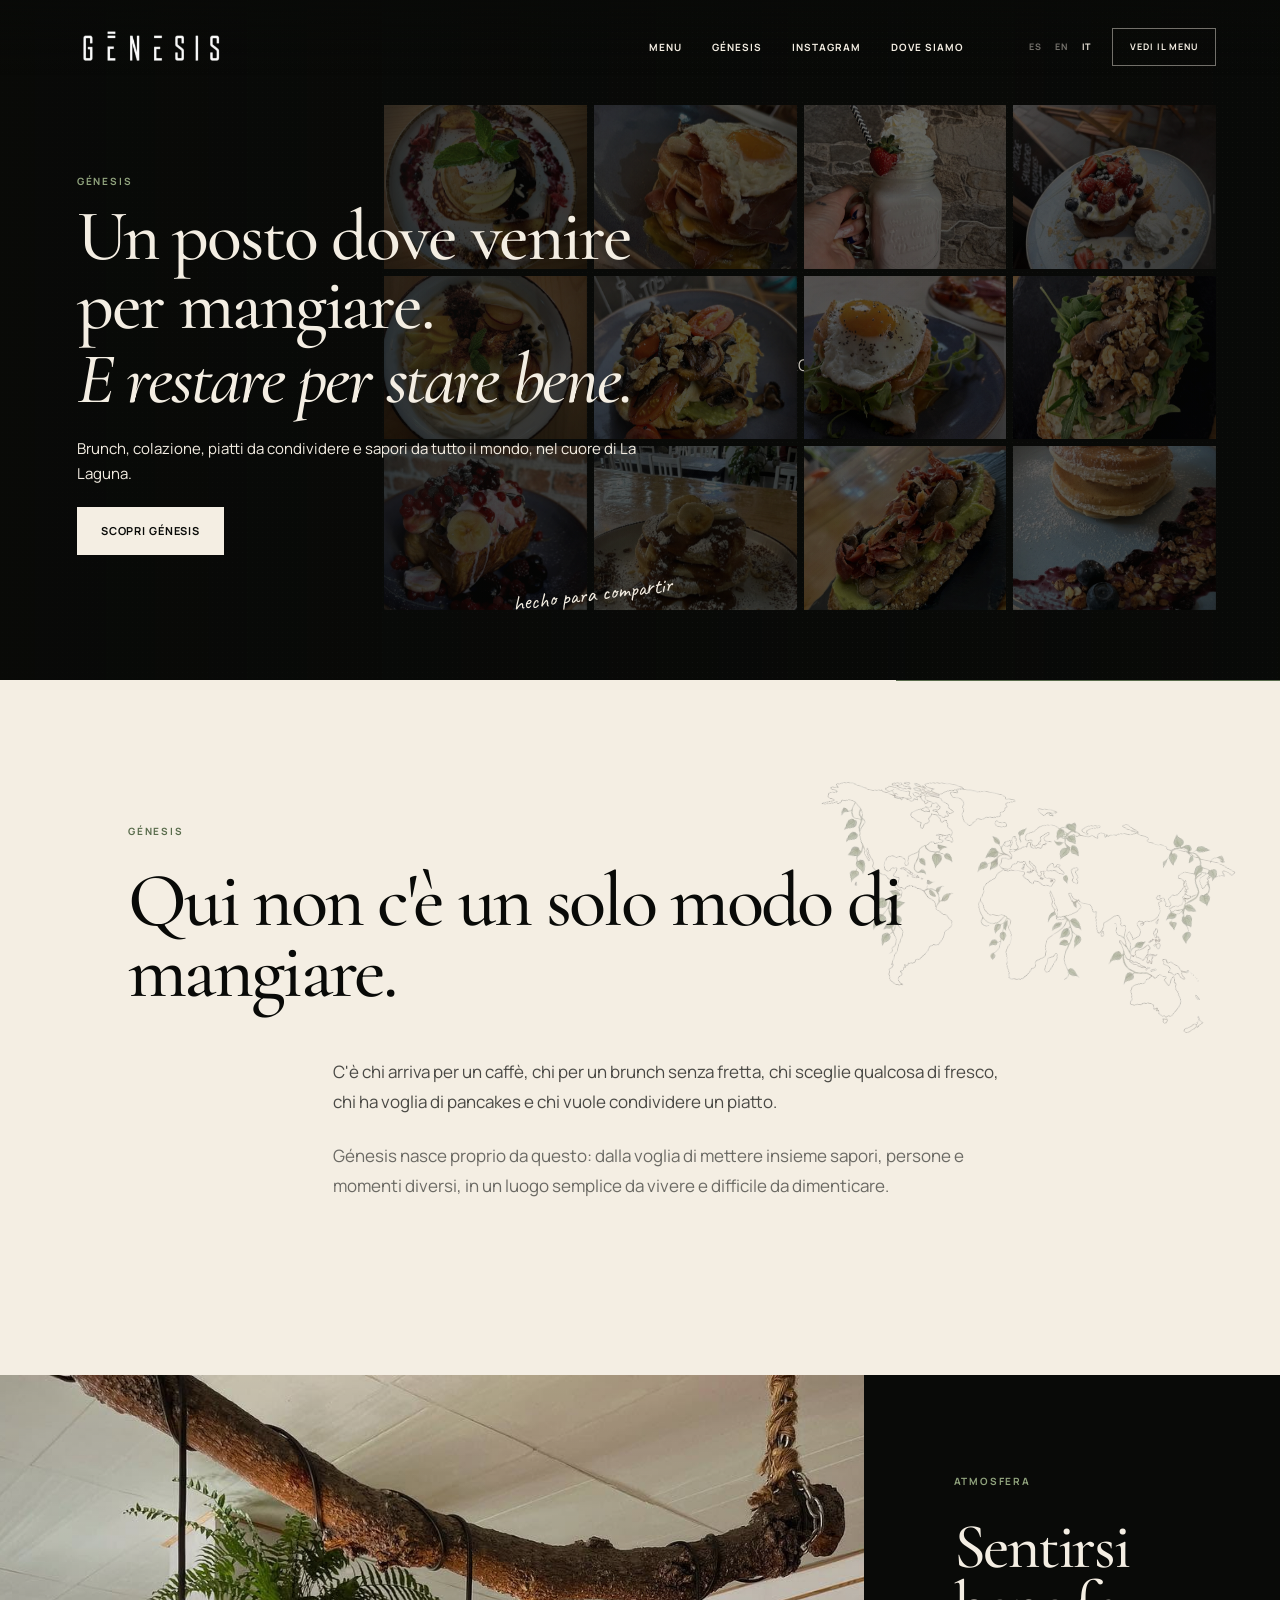
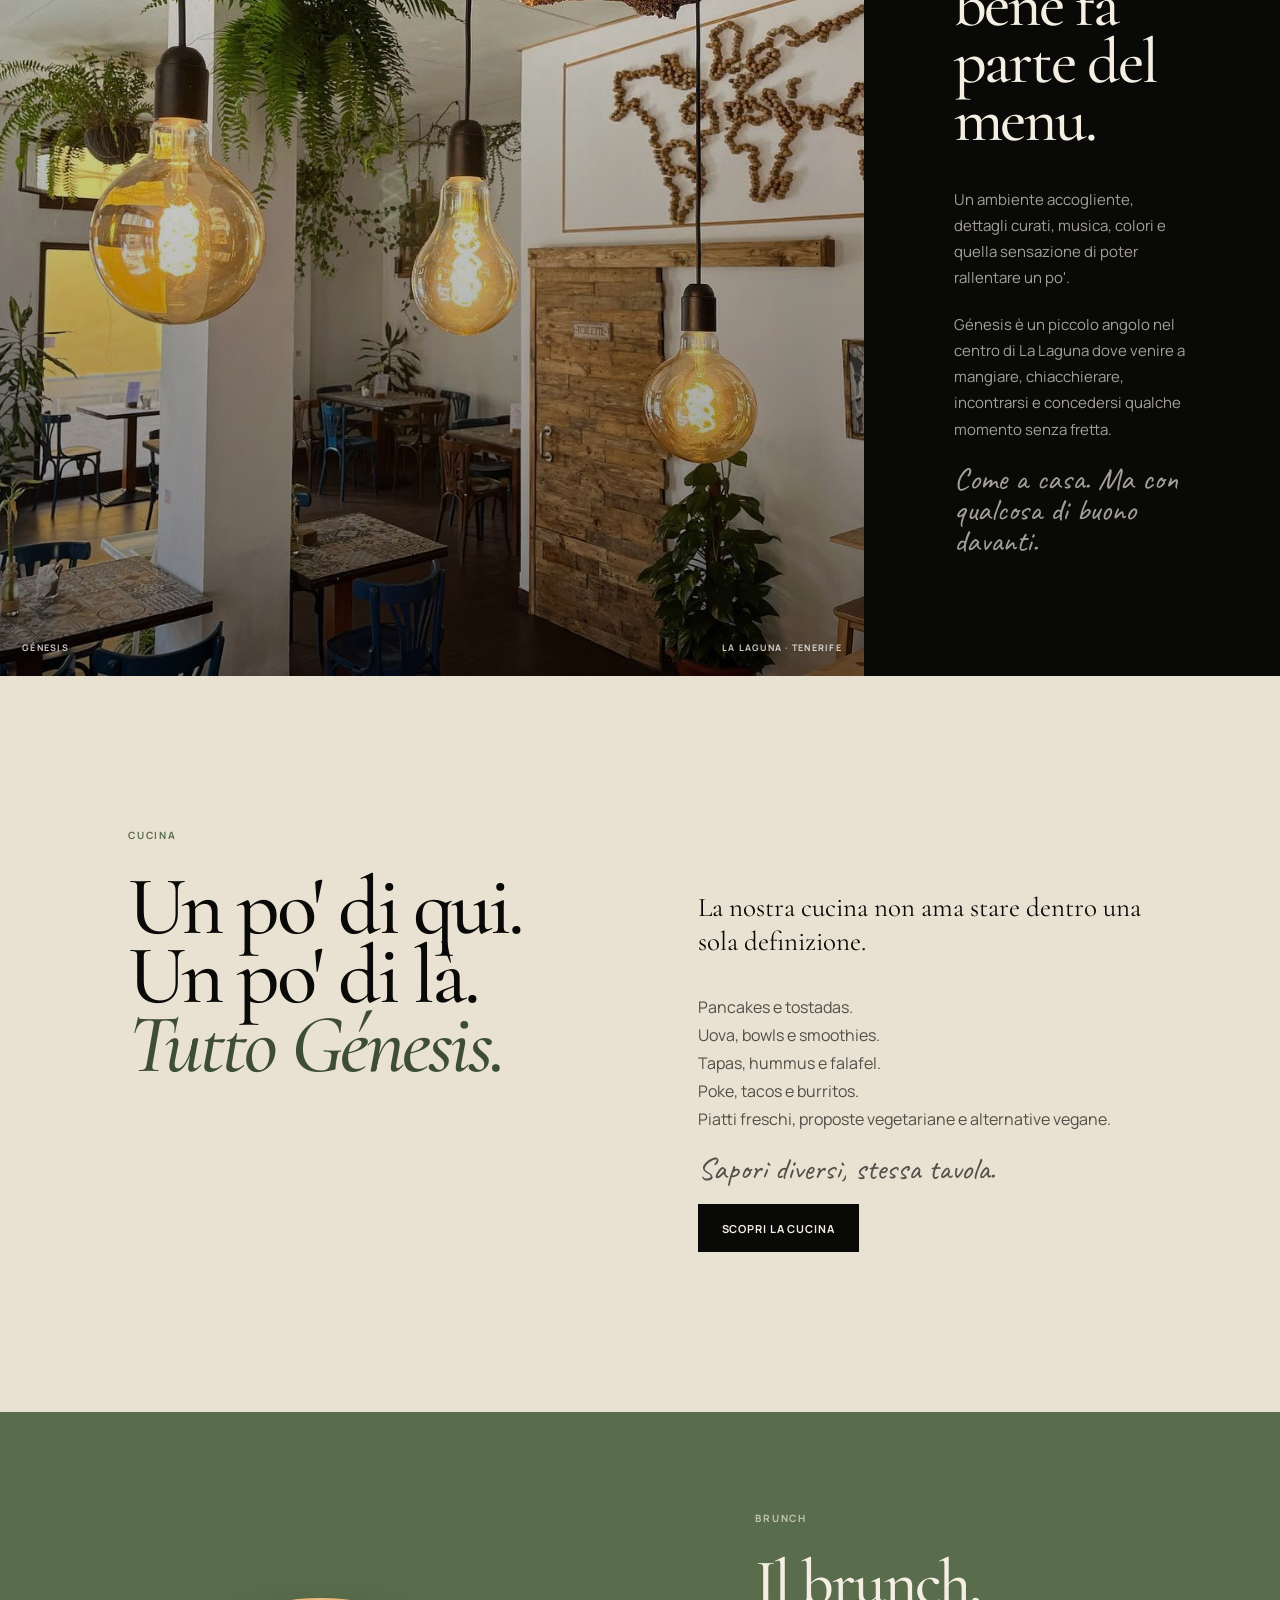
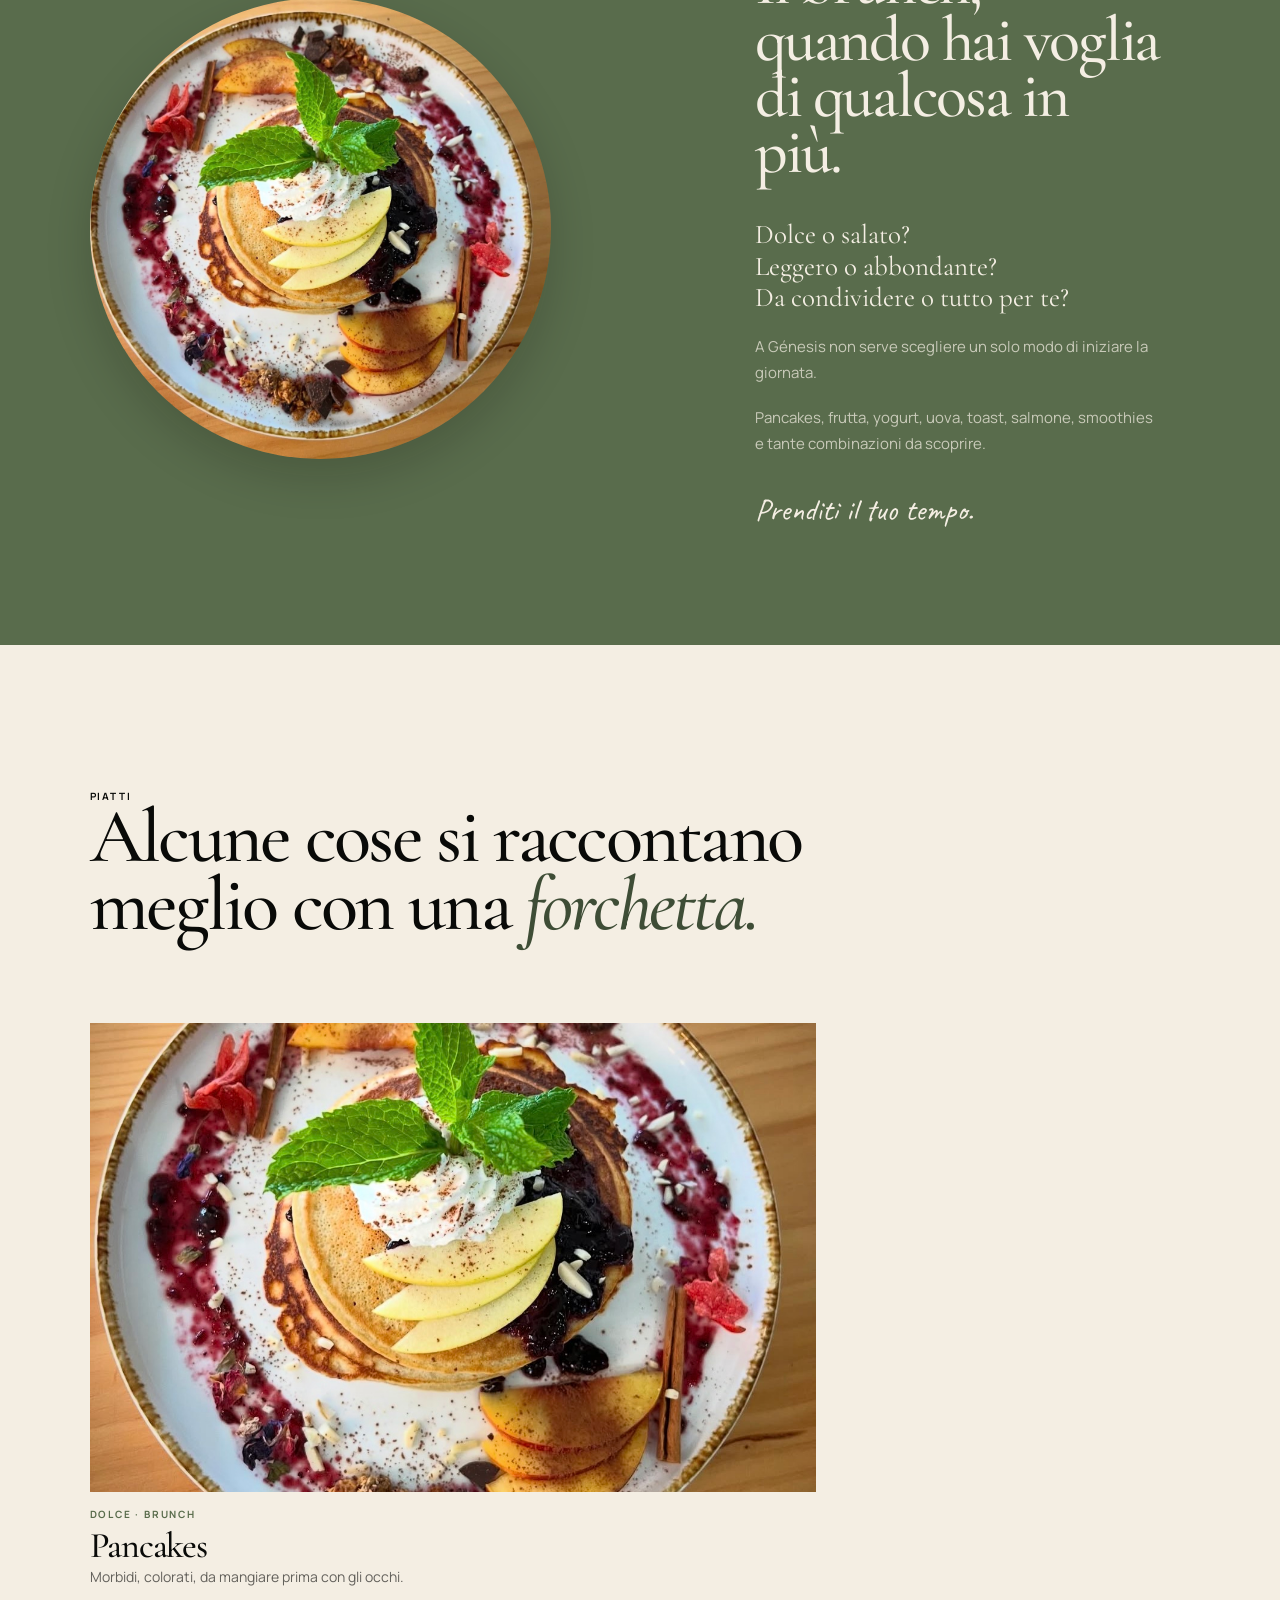
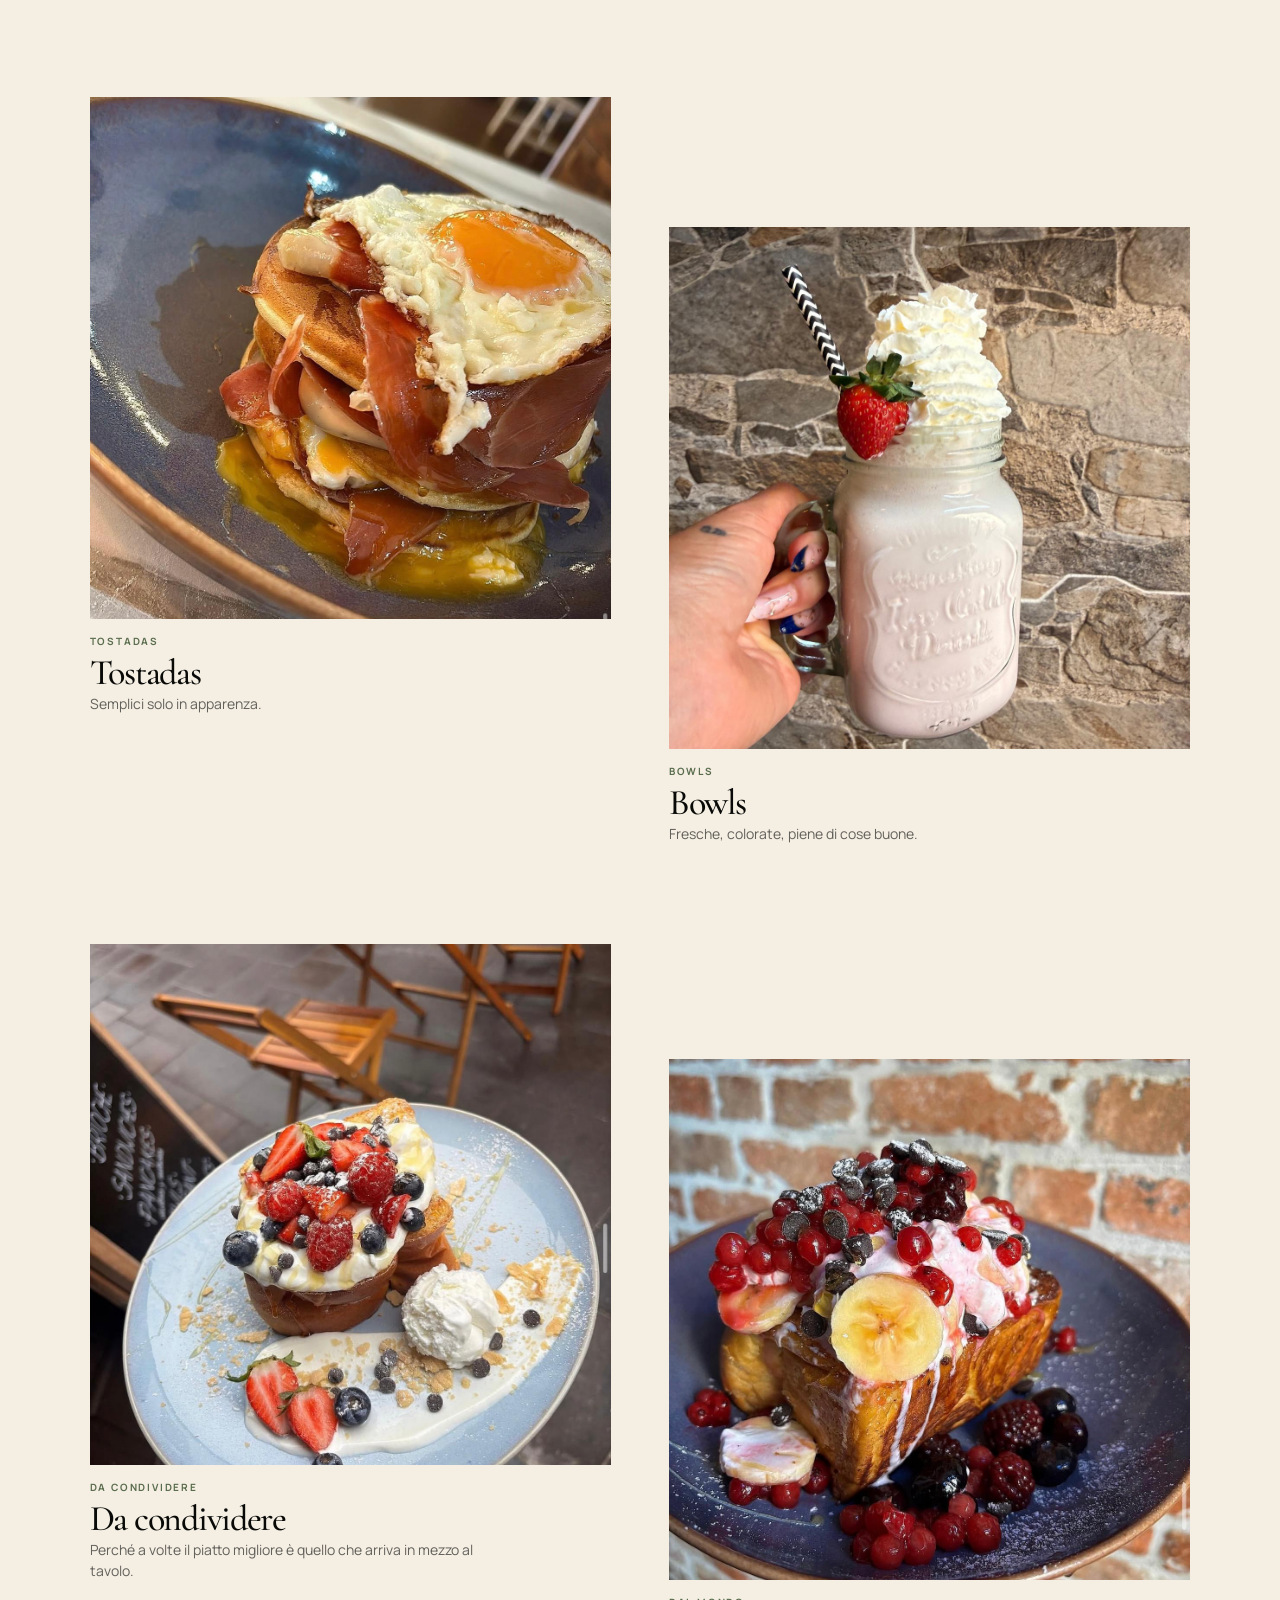
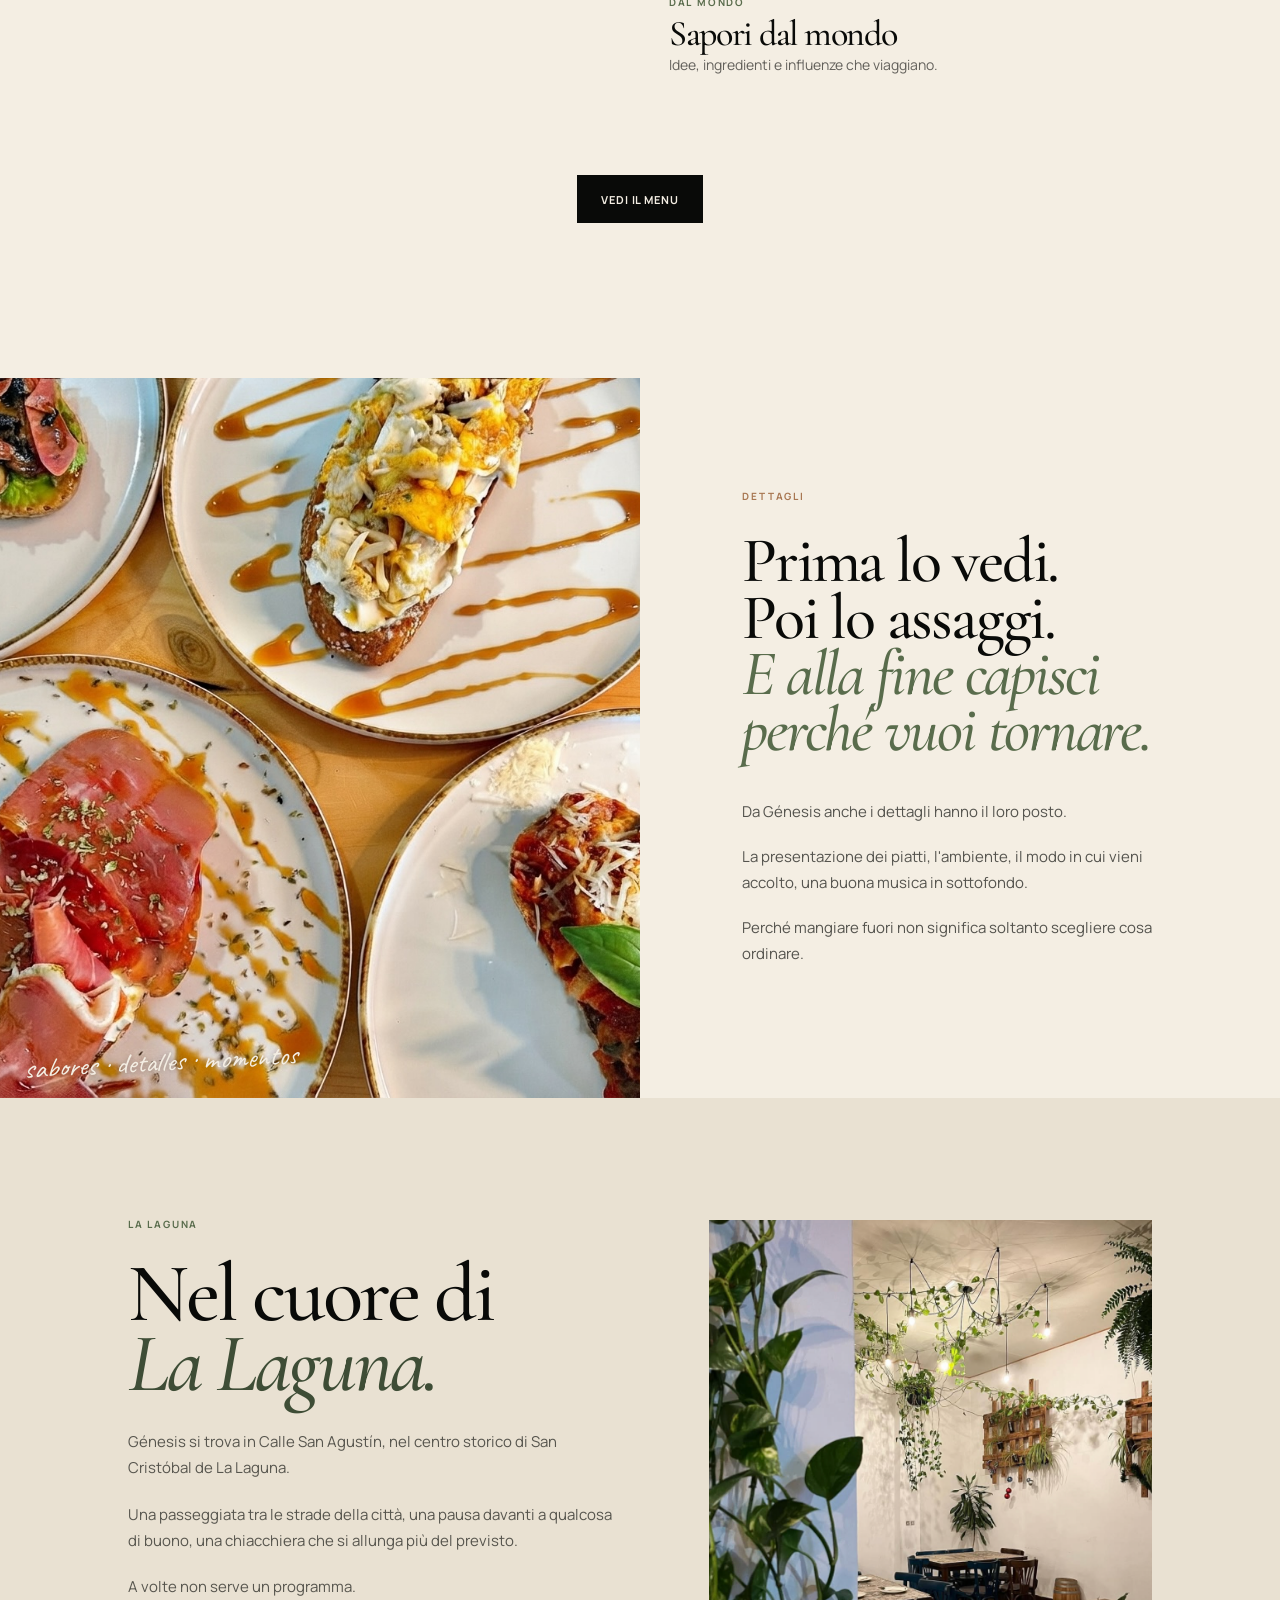
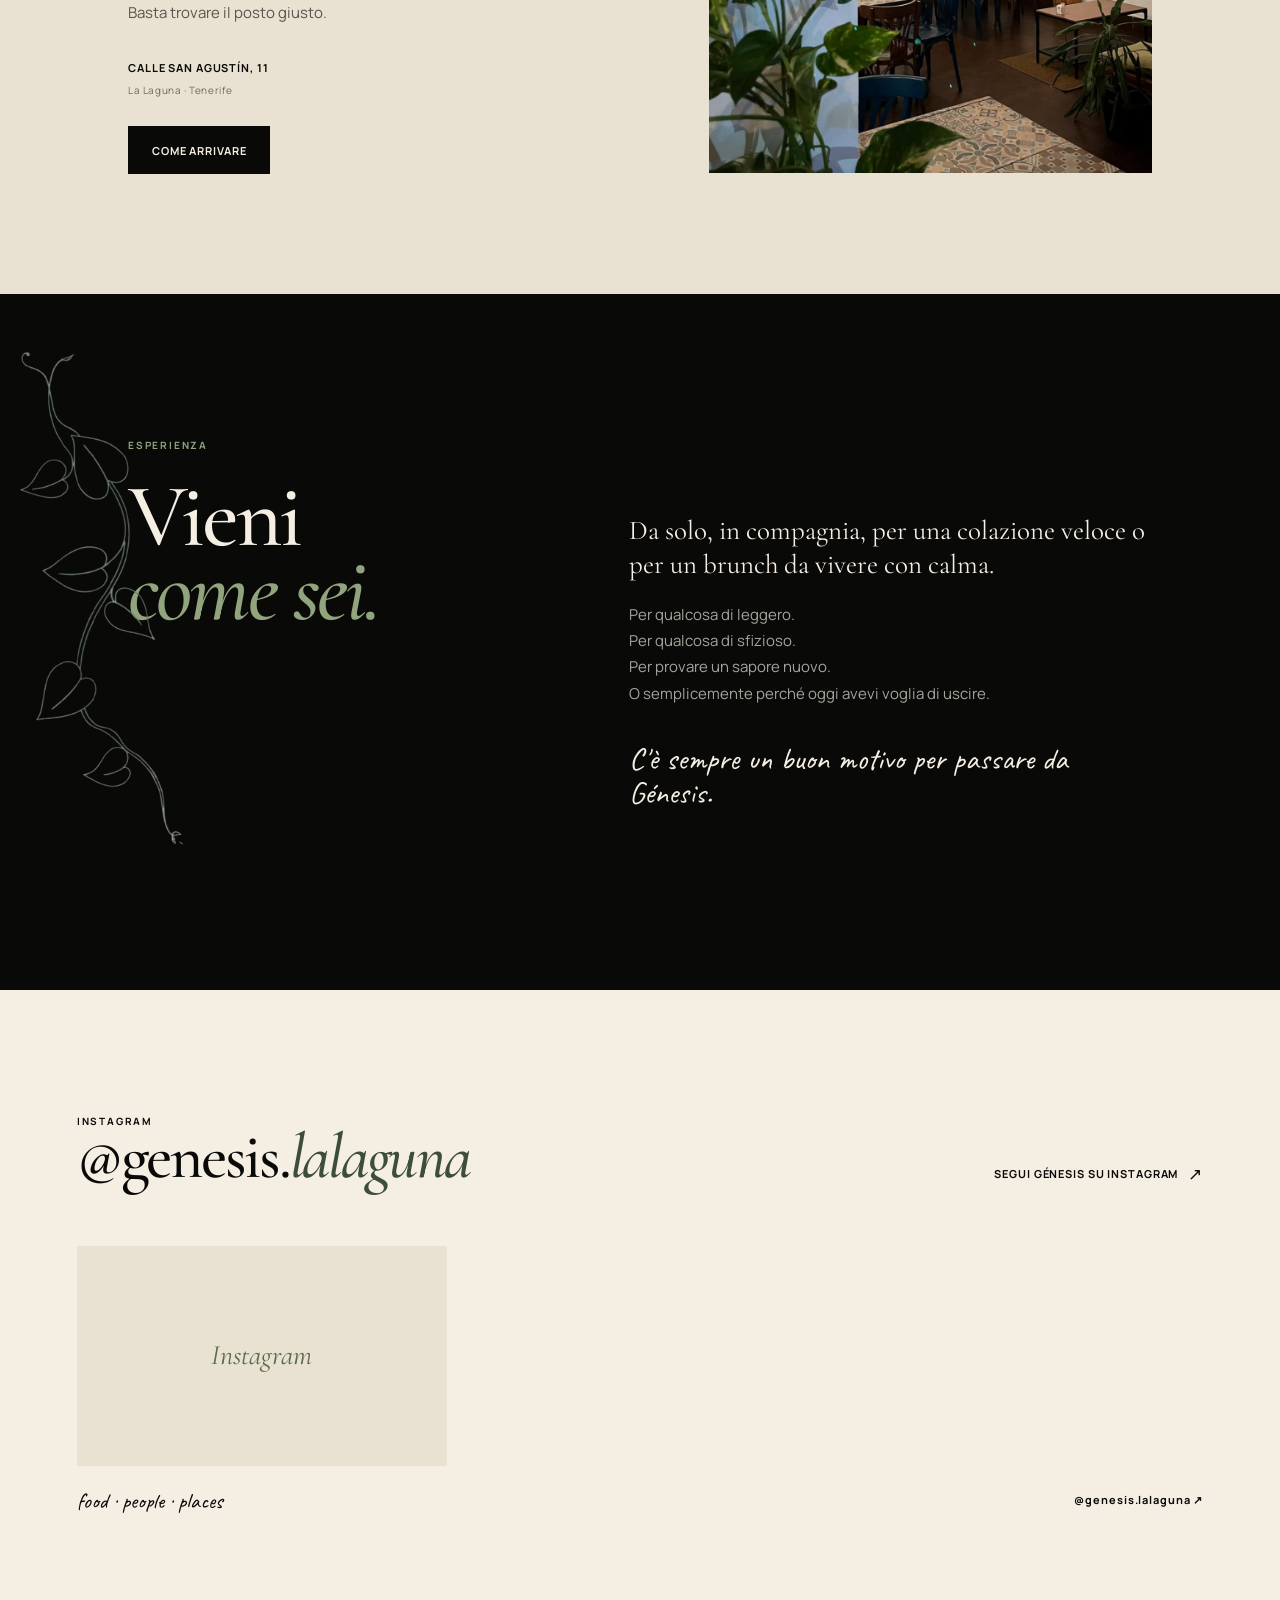
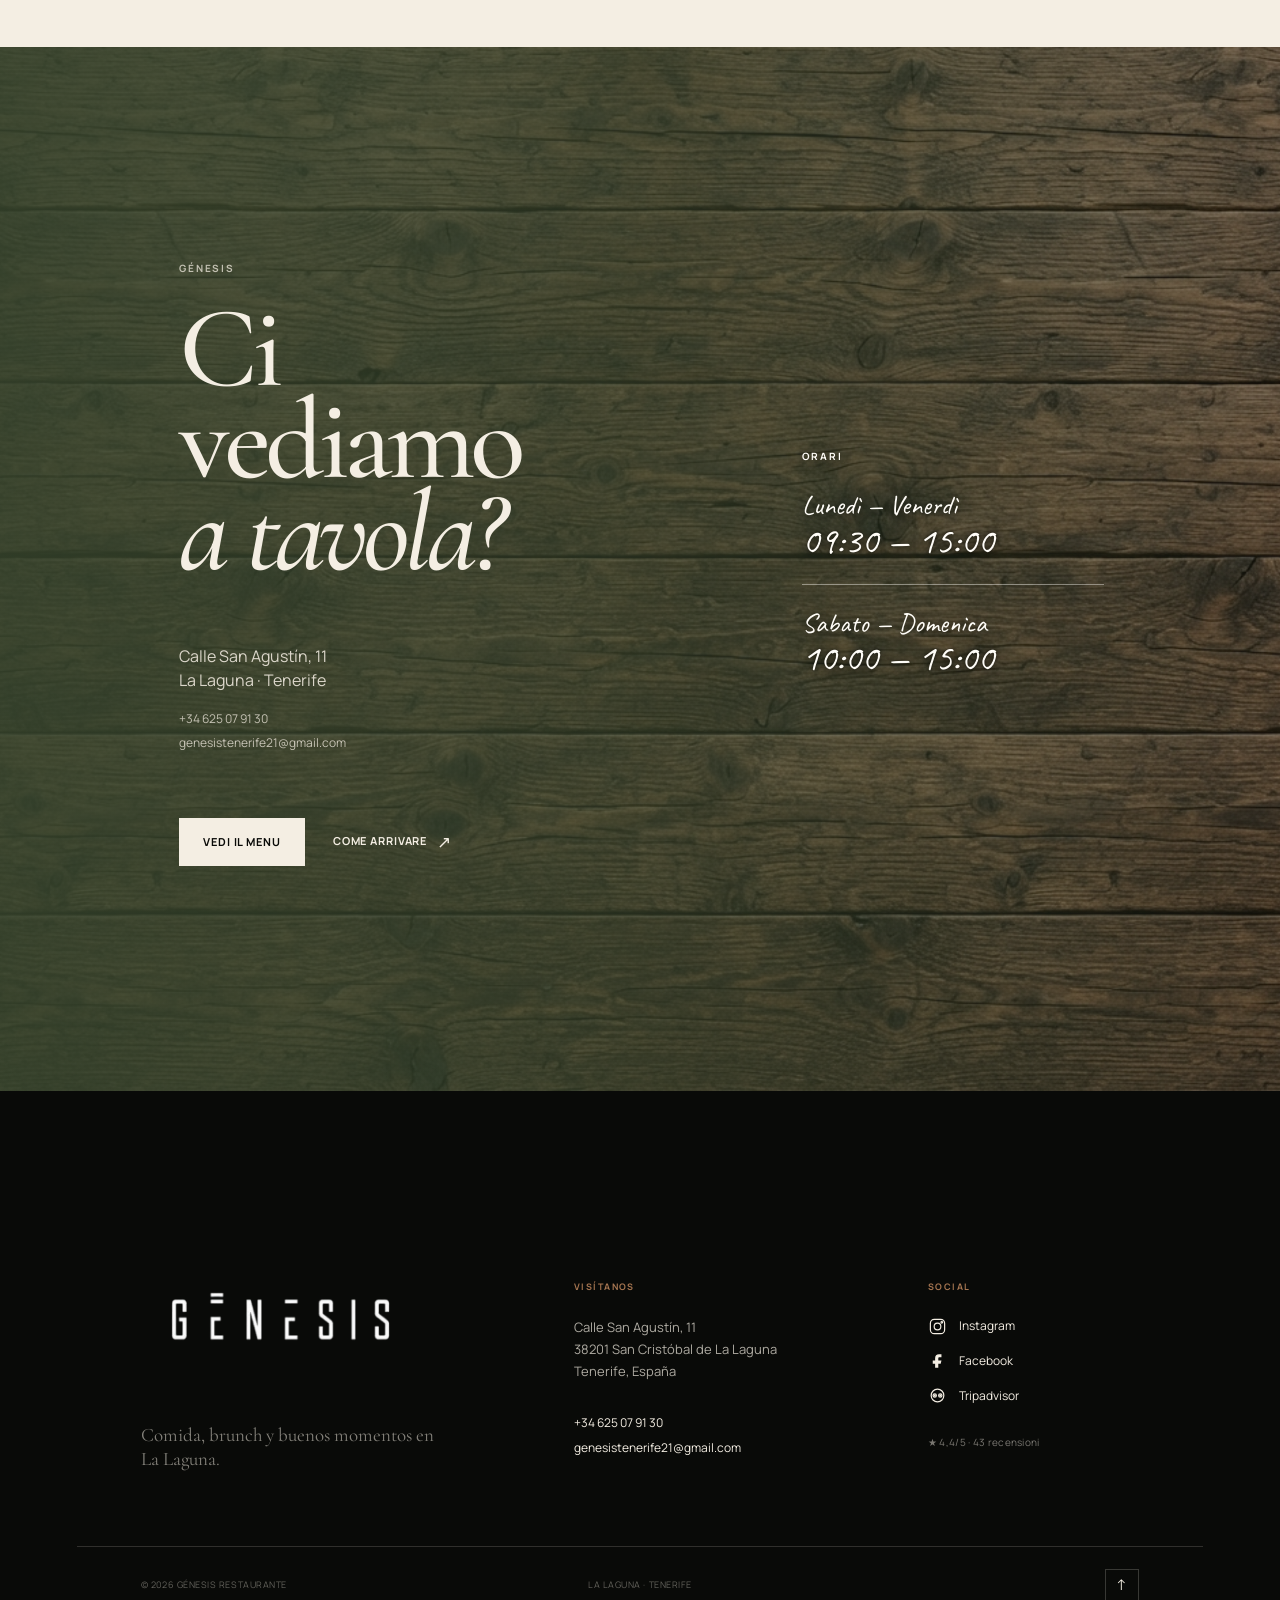
==== index.html @ 36e5b3b1 "Initial Genesis website" ====
<!doctype html>
<html lang="es">

<head>
  <meta charset="utf-8">
  <meta name="viewport" content="width=device-width, initial-scale=1">

  <title>Génesis Restaurante | Cocina, brunch y momentos en La Laguna</title>

  <meta
    name="description"
    content="Génesis Restaurante en La Laguna, Tenerife. Cocina mediterránea e internacional, desayunos, brunch, tapas y opciones vegetarianas y veganas."
  >

  <meta name="robots" content="index,follow">

  <!-- SUSTITUIR CON EL DOMINIO REAL ANTES DE LA PUBLICACIÓN -->
  <link rel="canonical" href="https://www.example.com/">

  <meta property="og:type" content="restaurant">
  <meta property="og:title" content="Génesis Restaurante | La Laguna">
  <meta
    property="og:description"
    content="Cocina, brunch y momentos para compartir en La Laguna."
  >
  <meta property="og:image" content="assets/images/food-01.jpg">
  <meta property="og:url" content="https://www.example.com/">
  <meta property="og:site_name" content="Génesis Restaurante">

  <meta name="theme-color" content="#090a08">

  <!-- FONT -->
  <link rel="preconnect" href="https://fonts.googleapis.com">
  <link rel="preconnect" href="https://fonts.gstatic.com" crossorigin>

  <link
    href="https://fonts.googleapis.com/css2?family=Caveat:wght@500;600&family=Cormorant+Garamond:ital,wght@0,500;0,600;1,500;1,600&family=Manrope:wght@400;500;600;700&display=swap"
    rel="stylesheet"
  >

  <link rel="stylesheet" href="css/style.css">
<link rel="stylesheet" href="css/desktop.css" media="(min-width: 769px)">
<link rel="stylesheet" href="css/mobile.css" media="(max-width: 768px)">

  <!-- ======================================================
       STRUCTURED DATA
  ======================================================= -->

  <script type="application/ld+json">
  {
    "@context": "https://schema.org",
    "@type": "Restaurant",
    "name": "Génesis Restaurante",
    "address": {
      "@type": "PostalAddress",
      "streetAddress": "Calle San Agustín, 11",
      "postalCode": "38201",
      "addressLocality": "San Cristóbal de La Laguna",
      "addressRegion": "Santa Cruz de Tenerife",
      "addressCountry": "ES"
    },
    "telephone": "+34625079130",
    "servesCuisine": [
      "Mediterranean",
      "European",
      "Spanish",
      "Fusion",
      "Healthy"
    ],
    "priceRange": "€€",
    "sameAs": [
      "https://www.instagram.com/genesis.lalaguna/",
      "https://www.facebook.com/GenesisTenerife/"
    ]
  }
  </script>

</head>


<body id="top">

  <!-- ======================================================
       SKIP LINK
  ======================================================= -->

  <a class="skip-link" href="#main">
    Saltar al contenido
  </a>


  <!-- ======================================================
       HEADER
  ======================================================= -->

  <header class="site-header">

    <a
      class="brand"
      href="#top"
      aria-label="Génesis Restaurante, inicio"
    >
      <img
        src="assets/images/logo-genesis.png"
        alt="Génesis Restaurante"
        width="580"
      >
    </a>


    <nav
      class="desktop-nav"
      aria-label="Navegación principal"
    >

      <a href="#menu" data-i18n="nav.menu">
        Carta
      </a>

      <a href="#story" data-i18n="nav.story">
        Génesis
      </a>

      <a href="#instagram" data-i18n="nav.instagram">
        Instagram
      </a>

      <a href="#visit" data-i18n="nav.visit">
        Visítanos
      </a>

    </nav>


    <div class="header-actions">

      <div
        class="lang-switcher"
        role="group"
        aria-label="Idioma"
      >

        <button
          class="lang active"
          data-lang="es"
          type="button"
          aria-label="Español"
        >
          ES
        </button>

        <button
          class="lang"
          data-lang="en"
          type="button"
          aria-label="English"
        >
          EN
        </button>

        <button
          class="lang"
          data-lang="it"
          type="button"
          aria-label="Italiano"
        >
          IT
        </button>

      </div>


      <a
        class="header-cta"
        href="#menu"
        data-i18n="nav.cta"
      >
        Ver carta
      </a>


    <button
    class="menu-toggle"
    type="button"
    aria-expanded="false"
    aria-controls="mobile-nav"
    aria-label="Apri menu"
  >
    <span class="handwritten-menu-icon" aria-hidden="true">
      <svg viewBox="0 0 40 40" role="presentation">
        <path class="menu-line menu-line-horizontal" d="M8 20.4 C14 19.8, 25 20.6, 32 19.7" />
        <path class="menu-line menu-line-vertical" d="M20.3 8 C19.6 14, 20.5 26, 19.6 32" />
      </svg>
    </span>
  </button>

    </div>

  </header>



<!-- ======================================================
     MOBILE NAV
======================================================= -->

<nav
  id="mobile-nav"
  class="mobile-nav"
  aria-label="Navigazione mobile"
>
<div class="mobile-menu-photo" aria-hidden="true">
    <img
      src="assets/images/foto-menu.png"
      alt=""
    >
  </div> 

  <a href="#menu" data-i18n="nav.menu">
    Carta
  </a>

  <a href="#story" data-i18n="nav.story">
    Génesis
  </a>

  <a href="#instagram" data-i18n="nav.instagram">
    Instagram
  </a>

  <a href="#visit" data-i18n="nav.visit">
    Visítanos
  </a>

  <div
    class="mobile-langs"
    aria-label="Seleziona lingua"
  >

    <button
      class="lang active"
      data-lang="es"
      type="button"
      aria-label="Español"
    >
      ES
    </button>

    <button
      class="lang"
      data-lang="en"
      type="button"
      aria-label="English"
    >
      EN
    </button>

    <button
      class="lang"
      data-lang="it"
      type="button"
      aria-label="Italiano"
    >
      IT
    </button>

  </div>

</nav>



<!-- ======================================================
     HERO
======================================================= -->

<section
  id="hero"
  class="hero"
  aria-labelledby="hero-title"
>

  <div
    class="hero-noise"
    aria-hidden="true"
  ></div>


  <!-- ====================================================
       FOTO HERO
  ===================================================== -->

  <div
    class="hero-tiles"
    aria-label="Platos de Génesis Restaurante"
  >

    <div class="hero-tile hero-tile-1">
      <img
        src="assets/images/food-01.jpg"
        alt="Pancakes con fruta de Génesis Restaurante"
        width="900"
        height="900"
        loading="eager"
        fetchpriority="high"
      >
    </div>

    <div class="hero-tile hero-tile-2">
      <img
        src="assets/images/food-05.jpeg"
        alt="Plato de Génesis Restaurante"
        width="900"
        height="900"
        loading="eager"
      >
    </div>

    <div class="hero-tile hero-tile-3">
      <img
        src="assets/images/food-09.jpeg"
        alt="Propuesta gastronómica de Génesis"
        width="900"
        height="900"
        loading="eager"
      >
    </div>

    <div class="hero-tile hero-tile-4">
      <img
        src="assets/images/food-13.jpeg"
        alt="Plato de cocina de Génesis"
        width="900"
        height="900"
        loading="eager"
      >
    </div>

    <div class="hero-tile hero-tile-5">
      <img
        src="assets/images/food-02.jpg"
        alt="Preparación de Génesis Restaurante"
        width="900"
        height="900"
        loading="lazy"
      >
    </div>

    <div class="hero-tile hero-tile-6">
      <img
        src="assets/images/food-06.jpeg"
        alt="Plato de Génesis Restaurante"
        width="900"
        height="900"
        loading="lazy"
      >
    </div>

    <div class="hero-tile hero-tile-7">
      <img
        src="assets/images/food-10.jpeg"
        alt="Detalle gastronómico de Génesis"
        width="900"
        height="900"
        loading="lazy"
      >
    </div>

    <div class="hero-tile hero-tile-8">
      <img
        src="assets/images/food-14.jpeg"
        alt="Plato de Génesis Restaurante"
        width="900"
        height="900"
        loading="lazy"
      >
    </div>

    <div class="hero-tile hero-tile-9">
      <img
        src="assets/images/food-15.jpeg"
        alt="Propuesta gastronómica de Génesis"
        width="900"
        height="900"
        loading="lazy"
      >
    </div>

    <div class="hero-tile hero-tile-10">
      <img
        src="assets/images/food-16.jpeg"
        alt="Plato de Génesis Restaurante"
        width="900"
        height="900"
        loading="lazy"
      >
    </div>

    <div class="hero-tile hero-tile-11">
      <img
        src="assets/images/food-17.jpeg"
        alt="Detalle gastronómico de Génesis"
        width="900"
        height="900"
        loading="lazy"
      >
    </div>

    <div class="hero-tile hero-tile-12">
      <img
        src="assets/images/food-18.jpeg"
        alt="Propuesta gastronómica de Génesis"
        width="900"
        height="900"
        loading="lazy"
      >
    </div>

  </div>


  <!-- ====================================================
       HERO COPY
  ===================================================== -->

  <div class="hero-copy">

    <p
      class="eyebrow"
      data-i18n="hero.eyebrow"
    >
      GÉNESIS
    </p>


    <h1 id="hero-title">

      <span
        class="hero-title-main"
        data-i18n="hero.line1"
      >
        Un posto dove venire per mangiare.
      </span>

      <span
        class="hero-title-accent"
        data-i18n="hero.line2"
      >
        E restare per stare bene.
      </span>

    </h1>


    <p
      class="hero-text"
      data-i18n="hero.text"
    >
      Brunch, colazione, piatti da condividere e sapori da tutto il mondo,
      nel cuore di La Laguna.
    </p>


    <div class="hero-actions">

      <a
        class="button button-light"
        href="#menu"
        data-i18n="hero.primary"
      >
        Scopri Génesis
      </a>

  

    </div>


    <span class="hand-note hero-note">
      hecho para compartir
    </span>

  </div>


  <!-- ====================================================
       HERO BOTTOM
  ===================================================== -->

  <div class="hero-bottom">

    <span>
      09:30 — 15:30
    </span>

    <span class="scroll-cue">
      SCROLL
      <i aria-hidden="true"></i>
    </span>

    <span>
      LA LAGUNA · TENERIFE
    </span>

  </div>

</section>

   
<!-- ======================================================
     INTRO
======================================================= -->

<section
  id="intro"
  class="intro-section section"
  aria-labelledby="intro-title"
>

  <div class="intro-art" aria-hidden="true">
    <img
      src="assets/images/Mondo-genesis.png"
      alt=""
    >
  </div>

  <div class="intro-copy">

    <div class="section-kicker">
      GÉNESIS
    </div>

    <h2 id="intro-title">
      Qui non c'è un solo<br>
      modo di mangiare.
    </h2>

    <p>
      C'è chi arriva per un caffè, chi per un brunch senza fretta,
      chi sceglie qualcosa di fresco, chi ha voglia di pancakes
      e chi vuole condividere un piatto.
    </p>

    <p>
      Génesis nasce proprio da questo: dalla voglia di mettere insieme
      sapori, persone e momenti diversi, in un luogo semplice da vivere
      e difficile da dimenticare.
    </p>

  </div>

</section>


    <!-- ======================================================
         ATMOSFERA
    ======================================================= -->

    <section
      id="atmosfera"
      class="atmosfera-section section"
      aria-labelledby="atmosfera-title"
    >

      <div class="atmosfera-image">

        <img
          src="assets/images/interni-genesis.jpg"
          alt="Interior de Génesis Restaurante en La Laguna"
          width="1600"
          height="1100"
          loading="lazy"
        >

        <div
          class="interior-overlay"
          aria-hidden="true"
        ></div>

        <div class="interior-caption">

          <span>
            GÉNESIS
          </span>

          <span>
            LA LAGUNA · TENERIFE
          </span>

        </div>

      </div>


      <div class="atmosfera-copy">

        <div class="section-kicker">
          ATMOSFERA
        </div>

        <h2 id="atmosfera-title">
          Sentirsi bene fa parte del menu.
        </h2>

        <p>
          Un ambiente accogliente, dettagli curati, musica, colori
          e quella sensazione di poter rallentare un po'.
        </p>

        <p>
          Génesis è un piccolo angolo nel centro di La Laguna dove
          venire a mangiare, chiacchierare, incontrarsi e concedersi
          qualche momento senza fretta.
        </p>

        <p class="atmosfera-highlight">
          Come a casa. Ma con qualcosa di buono davanti.
        </p>

      </div>

    </section>


    <!-- ======================================================
         CUCINA
    ======================================================= -->

    <section
      id="cucina"
      class="cucina-section section"
      aria-labelledby="cucina-title"
    >

      <div class="cucina-heading">

        <div class="section-kicker">
          CUCINA
        </div>

        <h2 id="cucina-title">
          Un po' di qui.
          <br>
          Un po' di là.
          <br>
          <em>Tutto Génesis.</em>
        </h2>

      </div>


      <div class="cucina-content">

        <p>
          La nostra cucina non ama stare dentro una sola definizione.
        </p>

        <p>
          Pancakes e tostadas.
          <br>
          Uova, bowls e smoothies.
          <br>
          Tapas, hummus e falafel.
          <br>
          Poke, tacos e burritos.
          <br>
          Piatti freschi, proposte vegetariane e alternative vegane.
        </p>

        <p class="cucina-highlight">
          Sapori diversi, stessa tavola.
        </p>

        <a
          class="button button-dark"
          href="#menu"
        >
          Scopri la cucina
        </a>

      </div>

    </section>


    <!-- ======================================================
         BRUNCH
    ======================================================= -->

    <section
      id="brunch"
      class="brunch-section section"
      aria-labelledby="brunch-title"
    >

      <div class="brunch-image">

        <img
          src="assets/images/food-01.jpg"
          alt="Pancakes y brunch de Génesis Restaurante"
          width="900"
          height="900"
          loading="lazy"
        >

      </div>


      <div class="brunch-copy">

        <div class="section-kicker">
          BRUNCH
        </div>

        <h2 id="brunch-title">
          Il brunch, quando hai voglia di qualcosa in più.
        </h2>

        <p>
          Dolce o salato?
          <br>
          Leggero o abbondante?
          <br>
          Da condividere o tutto per te?
        </p>

        <p>
          A Génesis non serve scegliere un solo modo
          di iniziare la giornata.
        </p>

        <p>
          Pancakes, frutta, yogurt, uova, toast, salmone,
          smoothies e tante combinazioni da scoprire.
        </p>

        <p class="brunch-highlight">
          Prenditi il tuo tempo.
        </p>

      </div>

    </section>


    <!-- ======================================================
         MENU / PIATTI
    ======================================================= -->

    <section
      id="menu"
      class="menu-section section"
      aria-labelledby="menu-title"
    >

      <div class="menu-heading">

        <div>

          <div class="section-kicker">
            PIATTI
          </div>

          <h2 id="menu-title">
            Alcune cose si raccontano
            <br>
            meglio con una <em>forchetta.</em>
          </h2>

        </div>

      </div>


      <div class="dish-grid">


        <!-- DISH 01 -->

        <article class="dish-card large">

          <div class="dish-image">

            <img
              src="assets/images/food-01.jpg"
              alt="Pancakes servidos con fruta y frutos rojos"
              width="900"
              height="900"
              loading="lazy"
            >

          </div>

          <div class="dish-meta">
            <span>
              DOLCE · BRUNCH
            </span>
          </div>

          <h3>
            Pancakes
          </h3>

          <p>
            Morbidi, colorati, da mangiare prima con gli occhi.
          </p>

        </article>


        <!-- DISH 02 -->

        <article class="dish-card">

          <div class="dish-image">

            <img
              src="assets/images/food-05.jpeg"
              alt="Tostada de Génesis Restaurante"
              width="900"
              height="900"
              loading="lazy"
            >

          </div>

          <div class="dish-meta">
            <span>
              TOSTADAS
            </span>
          </div>

          <h3>
            Tostadas
          </h3>

          <p>
            Semplici solo in apparenza.
          </p>

        </article>


        <!-- DISH 03 -->

        <article class="dish-card">

          <div class="dish-image">

            <img
              src="assets/images/food-09.jpeg"
              alt="Bowl fresco y colorido"
              width="900"
              height="900"
              loading="lazy"
            >

          </div>

          <div class="dish-meta">
            <span>
              BOWLS
            </span>
          </div>

          <h3>
            Bowls
          </h3>

          <p>
            Fresche, colorate, piene di cose buone.
          </p>

        </article>


        <!-- DISH 04 -->

        <article class="dish-card">

          <div class="dish-image">

            <img
              src="assets/images/food-13.jpeg"
              alt="Plato para compartir de Génesis"
              width="900"
              height="900"
              loading="lazy"
            >

          </div>

          <div class="dish-meta">
            <span>
              DA CONDIVIDERE
            </span>
          </div>

          <h3>
            Da condividere
          </h3>

          <p>
            Perché a volte il piatto migliore è quello
            che arriva in mezzo al tavolo.
          </p>

        </article>


        <!-- DISH 05 -->

        <article class="dish-card">

          <div class="dish-image">

            <img
              src="assets/images/food-15.jpeg"
              alt="Propuesta gastronómica internacional de Génesis"
              width="900"
              height="900"
              loading="lazy"
            >

          </div>

          <div class="dish-meta">
            <span>
              DAL MONDO
            </span>
          </div>

          <h3>
            Sapori dal mondo
          </h3>

          <p>
            Idee, ingredienti e influenze che viaggiano.
          </p>

        </article>

      </div>


      <div class="center">

        <a
          class="button button-dark"
          href="#visit"
        >
          Vedi il menu

        </a>

      </div>

    </section>


    <!-- ======================================================
         DETTAGLI
    ======================================================= -->

    <section
      id="dettagli"
      class="dettagli-section section"
      aria-labelledby="dettagli-title"
    >
<div class="dettagli-image">

  <img
    src="assets/images/dettagli-food.jpg"
    alt="Detalle de un plato de Génesis Restaurante"
    width="900"
    height="900"
    loading="lazy"
  >

<div class="dettagli-accents" aria-hidden="true">
  <span>sabores · detalles · momentos</span>
</div>

</div>


      <div class="dettagli-copy">

        <div class="section-kicker">
          DETTAGLI
        </div>

        <h2 id="dettagli-title">
          Prima lo vedi.
          <br>
          Poi lo assaggi.
          <br>
          <em>E alla fine capisci perché vuoi tornare.</em>
        </h2>

        <p>
          Da Génesis anche i dettagli hanno il loro posto.
        </p>

        <p>
          La presentazione dei piatti, l'ambiente, il modo in cui
          vieni accolto, una buona musica in sottofondo.
        </p>

        <p>
          Perché mangiare fuori non significa soltanto scegliere
          cosa ordinare.
        </p>

      </div>

    </section>


    <!-- ======================================================
     LA LAGUNA
======================================================= -->

<section
  id="laguna"
  class="laguna-section section"
  aria-labelledby="laguna-title"
>

  <div class="laguna-copy">

    <div class="section-kicker">
      LA LAGUNA
    </div>

    <h2 id="laguna-title">
      Nel cuore di
      <br>
      <em>La Laguna.</em>
    </h2>

    <p>
      Génesis si trova in Calle San Agustín, nel centro storico
      di San Cristóbal de La Laguna.
    </p>

    <p>
      Una passeggiata tra le strade della città, una pausa davanti
      a qualcosa di buono, una chiacchiera che si allunga più
      del previsto.
    </p>

    <p>
      A volte non serve un programma.
      <br>
      Basta trovare il posto giusto.
    </p>

    <div class="laguna-address">
      <strong>Calle San Agustín, 11</strong>
      <span>La Laguna · Tenerife</span>
    </div>

    <a
      class="button button-dark"
      href="https://www.google.com/maps/search/?api=1&query=Calle+San+Agust%C3%ADn+11+La+Laguna+Tenerife"
      target="_blank"
      rel="noopener noreferrer"
    >
      Come arrivare
    </a>

  </div>


  <div class="laguna-image">

    <img
      src="assets/images/interni-genesis-02.png"
      alt="Interni di Génesis Restaurante"
      loading="lazy"
    >

  </div>

</section>

    <!-- ======================================================
         ESPERIENZA
    ======================================================= -->

    <section
      id="esperienza"
      class="esperienza-section section"
      aria-labelledby="esperienza-title"
    >

<div class="esperienza-botanica" aria-hidden="true">
    <img
      src="assets/images/foglie.png"
      alt=""
    >
  </div>

      <div class="esperienza-heading">

        <div class="section-kicker">
          ESPERIENZA
        </div>

        <h2 id="esperienza-title">
          Vieni
          <br>
          <em>come sei.</em>
        </h2>

        
      </div>


      <div class="esperienza-content">

        <p>
          Da solo, in compagnia, per una colazione veloce
          o per un brunch da vivere con calma.
        </p>

        <p>
          Per qualcosa di leggero.
          <br>
          Per qualcosa di sfizioso.
          <br>
          Per provare un sapore nuovo.
          <br>
          O semplicemente perché oggi avevi voglia di uscire.
        </p>

        <p class="esperienza-highlight">
          C'è sempre un buon motivo per passare da Génesis.
        </p>

      </div>

    </section>


    <!-- ======================================================
         INSTAGRAM
    ======================================================= -->

    <section
      id="instagram"
      class="social section"
      aria-labelledby="instagram-title"
    >

      <div class="social-head">

        <div>

          <div class="section-kicker">
            Instagram
          </div>

          <h2 id="instagram-title">
            @genesis.<em>lalaguna</em>
          </h2>

        </div>


        <a
          class="arrow-link"
          href="https://www.instagram.com/genesis.lalaguna/"
          target="_blank"
          rel="noopener noreferrer"
        >
          <span>
            Seguir en Instagram
          </span>

          <b aria-hidden="true">↗</b>

        </a>

      </div>


      <div
        id="instagram-feed"
        class="instagram-feed"
        aria-live="polite"
      >

        <div class="instagram-loading">
          Instagram
        </div>

      </div>


      <div class="instagram-bottom">

        <span class="hand-note">
          food · people · places
        </span>

        <a
          href="https://www.instagram.com/genesis.lalaguna/"
          target="_blank"
          rel="noopener noreferrer"
          class="instagram-handle"
        >
          @genesis.lalaguna ↗
        </a>

      </div>

    </section>


<!-- ======================================================
     CTA FINALE
======================================================= -->

<section
  id="cta-final"
  class="cta-final-section section"
  aria-labelledby="cta-final-title"
>

  <!-- SFONDO FOTOGRAFICO -->
  <div class="cta-final-background" aria-hidden="true">
    <img
      src="assets/images/sfondo-orari.jpg"
      alt=""
    >
  </div>


  <!-- VELO VERDE -->
  <div class="cta-final-overlay" aria-hidden="true"></div>


  <!-- CONTENUTO -->
  <div class="cta-final-content">

    <div class="section-kicker">
      GÉNESIS
    </div>

    <h2 id="cta-final-title">
      Ci vediamo
      <br>
      <em>a tavola?</em>
    </h2>

    <p class="cta-final-address">
      Calle San Agustín, 11
      <br>
      La Laguna · Tenerife
    </p>

    <div class="cta-final-contact">

      <a href="tel:+34625079130">
        +34 625 07 91 30
      </a>

      <a href="mailto:genesistenerife21@gmail.com">
        genesistenerife21@gmail.com
      </a>

    </div>

    <div class="cta-final-actions">

      <a
        class="button button-dark"
        href="#menu"
      >
        Vedi il menu
      </a>

      <a
        class="text-link"
        href="https://www.google.com/maps/search/?api=1&query=Calle+San+Agust%C3%ADn+11+La+Laguna+Tenerife"
        target="_blank"
        rel="noopener noreferrer"
      >
        Come arrivare
        <span aria-hidden="true">↗</span>
      </a>

    </div>

  </div>


  <!-- ORARI -->
  <div class="cta-final-hours">

    <div class="cta-final-hours-inner">

      <div class="section-kicker">
        ORARI
      </div>

      <div class="hours-row">

        <span>
          Lunedì — Venerdì
        </span>

        <strong>
          09:30 — 15:00
        </strong>

      </div>

      <div class="hours-row">

        <span>
          Sabato — Domenica
        </span>

        <strong>
          10:00 — 15:00
        </strong>

      </div>

    </div>

  </div>

</section>


<!-- ======================================================
     FOOTER
======================================================= -->

<footer class="site-footer">

  <div class="footer-main">

    <!-- FOOTER BRAND -->

    <div class="footer-brand">

      <img
        src="assets/images/logo-genesis.png"
        alt="Génesis Restaurante"
        width="580"
      >

      <span>
        Comida, brunch y buenos momentos en La Laguna.
      </span>

    </div>


    <!-- FOOTER CONTACT -->

    <div class="footer-contact">

      <div class="footer-label">
        Visítanos
      </div>

      <address>
        Calle San Agustín, 11
        <br>
        38201 San Cristóbal de La Laguna
        <br>
        Tenerife, España
      </address>

      <a href="tel:+34625079130">
        +34 625 07 91 30
      </a>

      <a href="mailto:genesistenerife21@gmail.com">
        genesistenerife21@gmail.com
      </a>

    </div>


    <!-- FOOTER SOCIAL -->

    <div class="footer-social">

      <div class="footer-label">
        Social
      </div>

      <div class="footer-social-links">

        <a
          href="https://www.instagram.com/genesis.lalaguna/"
          target="_blank"
          rel="noopener noreferrer"
          aria-label="Instagram"
        >
          <svg viewBox="0 0 24 24" aria-hidden="true">
            <rect x="3" y="3" width="18" height="18" rx="5"></rect>
            <circle cx="12" cy="12" r="4.2"></circle>
            <circle cx="17.4" cy="6.7" r="1"></circle>
          </svg>
          <span>Instagram</span>
        </a>

        <a
          href="https://www.facebook.com/GenesisTenerife/"
          target="_blank"
          rel="noopener noreferrer"
          aria-label="Facebook"
        >
          <svg viewBox="0 0 24 24" aria-hidden="true">
            <path d="M14 8h3V4h-3c-3.3 0-5 1.8-5 5v3H6v4h3v5h4v-5h3l1-4h-4V9c0-.7.3-1 1-1Z"></path>
          </svg>
          <span>Facebook</span>
        </a>

        <a
          href="https://www.tripadvisor.it/Restaurant_Review-g187480-d23597169-Reviews-Genesis_Restaurante-San_Cristobal_de_La_Laguna_Tenerife_Canary_Islands.html"
          target="_blank"
          rel="noopener noreferrer"
          aria-label="Tripadvisor"
        >
          <svg viewBox="0 0 24 24" aria-hidden="true">
            <circle cx="12" cy="12" r="8"></circle>
            <circle cx="8.5" cy="12" r="2.1"></circle>
            <circle cx="15.5" cy="12" r="2.1"></circle>
            <circle cx="8.5" cy="12" r=".6"></circle>
            <circle cx="15.5" cy="12" r=".6"></circle>
          </svg>
          <span>Tripadvisor</span>
        </a>

      </div>

      <span class="tripadvisor-rating">
        ★ 4,4/5 · 43 recensioni
      </span>

    </div>

  </div>


  <!-- FOOTER BOTTOM -->

  <div class="footer-bottom">

    <span>
      © <span id="year"></span> Génesis Restaurante
    </span>

    <span>
      La Laguna · Tenerife
    </span>

    <a
      href="#top"
      aria-label="Volver arriba"
    >
      ↑
    </a>

  </div>

</footer>

  <!-- ======================================================
       JAVASCRIPT
  ======================================================= -->

  <script src="js/app.js"></script>

</body>
</html>
---- css/style.css ----
/* =========================================================
   GÉNESIS RESTAURANTE
   BASE / COMMON
   ========================================================= */

:root {
  --black: #090a08;
  --black-2: #11130f;
  --black-3: #181b15;

  --cream: #f4eee3;
  --paper: #e9e1d2;
  --paper-2: #ddd2bf;

  --green: #596c4c;
  --green-dark: #3e4d36;
  --green-light: #91a47e;

  --wood: #8a6040;
  --wood-dark: #51331f;
  --wood-light: #a87752;

  --white: #fffdf8;

  --line-dark: rgba(9, 10, 8, 0.14);
  --line-light: rgba(244, 238, 227, 0.16);

  --serif: "Cormorant Garamond", Georgia, serif;
  --sans: "Manrope", Arial, sans-serif;
  --hand: "Caveat", cursive;

  --radius: 2px;
}


/* =========================================================
   RESET
   ========================================================= */

*,
*::before,
*::after {
  box-sizing: border-box;
}

html {
  scroll-behavior: smooth;
  background: var(--black);
}

body {
  margin: 0;
  padding: 0;
  background: var(--cream);
  color: var(--black);
  font-family: var(--sans);
  font-size: 16px;
  line-height: 1.65;
  -webkit-font-smoothing: antialiased;
  text-rendering: optimizeLegibility;
  overflow-x: hidden;
}

img {
  display: block;
  max-width: 100%;
}

a {
  color: inherit;
  text-decoration: none;
}

button,
input,
textarea,
select {
  font: inherit;
}

button {
  border: 0;
}

::selection {
  background: var(--green);
  color: var(--cream);
}


/* =========================================================
   ACCESSIBILITY
   ========================================================= */

.skip-link {
  position: fixed;
  top: 10px;
  left: 10px;
  z-index: 9999;
  padding: 10px 14px;
  background: var(--black);
  color: var(--cream);
  transform: translateY(-150%);
  transition: transform 0.2s ease;
}

.skip-link:focus {
  transform: translateY(0);
}


/* =========================================================
   TYPOGRAPHY
   ========================================================= */

h1,
h2,
h3,
p {
  margin-top: 0;
}

h1,
h2,
h3 {
  font-family: var(--serif);
  font-weight: 500;
  letter-spacing: -0.035em;
}

h1 em,
h2 em,
h3 em {
  font-style: italic;
}

p {
  margin-bottom: 1.25rem;
}

.section-kicker,
.eyebrow,
.dish-meta,
.footer-label {
  font-family: var(--sans);
  font-size: 10px;
  font-weight: 700;
  letter-spacing: 0.18em;
  line-height: 1.3;
  text-transform: uppercase;
}

.hand-note {
  display: inline-block;
  font-family: var(--hand);
  font-size: 22px;
  line-height: 1;
}


/* =========================================================
   GENERIC SECTIONS
   ========================================================= */

.section {
  position: relative;
  width: 100%;
  overflow: hidden;
}

.center {
  display: flex;
  justify-content: center;
}


/* =========================================================
   BUTTONS / LINKS
   ========================================================= */

.button {
  display: inline-flex;
  align-items: center;
  justify-content: center;
  min-height: 48px;
  padding: 13px 23px;
  border: 1px solid transparent;
  font-family: var(--sans);
  font-size: 11px;
  font-weight: 700;
  letter-spacing: 0.08em;
  line-height: 1;
  text-transform: uppercase;
  transition:
    background 0.25s ease,
    color 0.25s ease,
    border-color 0.25s ease,
    transform 0.25s ease;
}

.button:hover {
  transform: translateY(-2px);
}

.button-light {
  background: var(--cream);
  color: var(--black);
}

.button-light:hover {
  background: var(--white);
}

.button-dark {
  background: var(--black);
  color: var(--cream);
}

.button-dark:hover {
  background: var(--green-dark);
}

.text-link,
.arrow-link {
  display: inline-flex;
  align-items: center;
  gap: 10px;
  font-size: 11px;
  font-weight: 700;
  letter-spacing: 0.08em;
  line-height: 1.3;
  text-transform: uppercase;
}

.text-link span,
.arrow-link b {
  display: inline-block;
  font-size: 17px;
  font-weight: 400;
  transition: transform 0.25s ease;
}

.text-link:hover span,
.arrow-link:hover b {
  transform: translate(3px, 3px);
}


/* =========================================================
   HEADER
   ========================================================= */

.site-header {
  position: fixed;
  top: 0;
  left: 0;
  right: 0;
  z-index: 1000;

  display: flex;
  align-items: center;
  justify-content: space-between;

  width: 100%;
  padding: 18px 5vw;

  gap: 30px;

  color: var(--cream);

  background: transparent;

  transition: padding 0.3s ease;
}

/* SFUMATURA DALL'ALTO → COMPLETAMENTE TRASPARENTE */

.site-header::after {
  position: absolute;
  top: 0;
  right: 0;
  left: 0;

  height: 75px;

  background:
    linear-gradient(
      180deg,
      rgba(9, 10, 8, 0.82) 0%,
      rgba(9, 10, 8, 0.48) 28%,
      rgba(9, 10, 8, 0.18) 58%,
      rgba(9, 10, 8, 0) 100%
    );

  content: "";
  pointer-events: none;
}

.site-header > * {
  position: relative;
  z-index: 2;
}

.site-header.is-scrolled {
  padding-top: 14px;
  padding-bottom: 14px;

  background: transparent;

  backdrop-filter: none;
}

.brand {
  display: block;
  flex: 0 0 auto;
}

.brand img {
  width: 145px;
  height: auto;
}

.desktop-nav {
  display: flex;
  align-items: center;
  gap: 30px;

  margin-left: auto;
  margin-right: 30px;
}

.desktop-nav a {
  position: relative;

  font-size: 10px;
  font-weight: 700;
  letter-spacing: 0.1em;
  text-transform: uppercase;
}

.desktop-nav a::after {
  position: absolute;
  right: 0;
  bottom: -6px;
  left: 0;

  height: 1px;

  background: currentColor;

  content: "";

  transform: scaleX(0);
  transform-origin: right;

  transition: transform 0.25s ease;
}

.desktop-nav a:hover::after {
  transform: scaleX(1);
  transform-origin: left;
}

.header-actions {
  display: flex;
  align-items: center;
  gap: 16px;
}

.lang-switcher {
  display: flex;
  align-items: center;
  gap: 4px;
}

.lang {
  padding: 4px 5px;

  border: 0;

  background: transparent;
  color: inherit;

  cursor: pointer;

  font-family: var(--sans);
  font-size: 9px;
  font-weight: 700;
  letter-spacing: 0.08em;

  opacity: 0.45;
}

.lang.active {
  opacity: 1;
}

.header-cta {
  display: inline-flex;
  align-items: center;
  justify-content: center;

  min-height: 38px;
  padding: 10px 17px;

  border: 1px solid rgba(244, 238, 227, 0.45);

  font-size: 9px;
  font-weight: 700;
  letter-spacing: 0.1em;
  text-transform: uppercase;

  transition:
    background 0.25s ease,
    color 0.25s ease;
}

.header-cta:hover {
  background: var(--cream);
  color: var(--black);
}

.menu-toggle {
  display: none;

  width: 42px;
  height: 42px;
  padding: 0;

  border: 0;
  background: transparent;

  color: var(--cream);

  cursor: pointer;
}

.handwritten-menu-icon {
  display: flex;
  align-items: center;
  justify-content: center;

  width: 100%;
  height: 100%;
}

.handwritten-menu-icon svg {
  display: block;

  width: 30px;
  height: 30px;

  overflow: visible;

  transform: rotate(-3deg);

  transition: transform 0.35s ease;
}

.menu-line {
  fill: none;

  stroke: currentColor;
  stroke-width: 1.7;
  stroke-linecap: round;
  stroke-linejoin: round;
}

.menu-toggle[aria-expanded="true"] .handwritten-menu-icon svg {
  transform: rotate(45deg);
}


.mobile-nav {
  display: none;
}


/* =========================================================
   HERO
   ========================================================= */

.hero {
  position: relative;
  min-height: min(680px, 100svh);
  height: min(680px, 100svh);
  overflow: hidden;
  background: var(--black);
  color: var(--cream);
}

.hero-noise {
  position: absolute;
  inset: 0;
  z-index: 1;
  pointer-events: none;
  opacity: 0.08;
  background-image:
    radial-gradient(
      rgba(255, 255, 255, 0.5) 0.5px,
      transparent 0.5px
    );
  background-size: 5px 5px;
}

.hero-tiles {
  position: absolute;
  z-index: 2;
  display: grid;
  overflow: visible;
  pointer-events: none;
}

.hero-tile {
  position: relative;
  min-width: 0;
  min-height: 0;
  overflow: hidden;
  background: #161713;
}

.hero-tile img {
  display: block;
  width: 100%;
  height: 100%;
  object-fit: cover;
  object-position: center;

  filter:
    brightness(0.45)
    saturate(0.78)
    contrast(1.05);

  animation:
    genesisPhotoMovement
    9s
    ease-in-out
    infinite;

  will-change: transform, filter;
}


/* ---------------------------------------------------------
   HERO FOTO — MOVIMENTO REALE + ILLUMINAZIONE SEQUENZIALE
   --------------------------------------------------------- */

.hero-tile-1 img  { animation-delay: 0s; }
.hero-tile-2 img  { animation-delay: -0.7s; }
.hero-tile-3 img  { animation-delay: -1.4s; }
.hero-tile-4 img  { animation-delay: -2.1s; }
.hero-tile-5 img  { animation-delay: -2.8s; }
.hero-tile-6 img  { animation-delay: -3.5s; }
.hero-tile-7 img  { animation-delay: -4.2s; }
.hero-tile-8 img  { animation-delay: -4.9s; }
.hero-tile-9 img  { animation-delay: -5.6s; }
.hero-tile-10 img { animation-delay: -6.3s; }
.hero-tile-11 img { animation-delay: -7s; }
.hero-tile-12 img { animation-delay: -7.7s; }


@keyframes genesisPhotoMovement {

  0% {
    transform: scale(1.01) rotate(-1deg);
    filter:
      brightness(0.18)
      saturate(0.52)
      contrast(1.10);
  }

  25% {
    transform: scale(1.045) rotate(0.3deg);
    filter:
      brightness(0.28)
      saturate(0.62)
      contrast(1.08);
  }

  50% {
    transform: scale(1.075) rotate(1deg);
    filter:
      brightness(0.78)
      saturate(1)
      contrast(1);
  }

  75% {
    transform: scale(1.045) rotate(0.2deg);
    filter:
      brightness(0.28)
      saturate(0.62)
      contrast(1.08);
  }

  100% {
    transform: scale(1.01) rotate(-1deg);
    filter:
      brightness(0.18)
      saturate(0.52)
      contrast(1.10);
  }
}



.hero-tile::after {
  position: absolute;
  inset: 0;
  background:
    linear-gradient(
      135deg,
      rgba(255, 255, 255, 0.08),
      transparent 45%,
      rgba(0, 0, 0, 0.22)
    );
  content: "";
  pointer-events: none;
}


/* ---------------------------------------------------------
   HERO OVERLAY
   Più leggero per lasciare percepire
   l'illuminazione sequenziale delle fotografie.
   --------------------------------------------------------- */

.hero::after {
  position: absolute;
  inset: 0;
  z-index: 3;
  background:
    linear-gradient(
      90deg,
      rgba(9, 10, 8, 0.78) 0%,
      rgba(9, 10, 8, 0.52) 28%,
      rgba(9, 10, 8, 0.12) 70%,
      rgba(9, 10, 8, 0.38) 100%
    );
  content: "";
  pointer-events: none;
}


/* ---------------------------------------------------------
   HERO COPY
   --------------------------------------------------------- */

.hero-copy {
  position: relative;
  z-index: 10;
  width: min(88vw, 850px);
  max-width: 850px;
}

.eyebrow {
  margin-bottom: 14px;
  color: var(--green-light);
  font-size: 10px;
  letter-spacing: 0.18em;
}


/* ---------------------------------------------------------
   TITOLO HERO
   --------------------------------------------------------- */

.hero h1 {
  width: auto;
  max-width: 850px;
  margin-bottom: 0;
  font-family: var(--serif);
  font-size: 72px;
  font-weight: 500;
  line-height: 0.95;
  letter-spacing: -0.03em;
}

.hero h1 .hero-title-main,
.hero h1 .hero-title-accent {
  display: block;
  width: auto;
  font-size: 72px;
  font-weight: 500;
  line-height: 0.95;
  letter-spacing: -0.03em;
}

.hero h1 .hero-title-accent {
  margin-top: 6px;
  color: var(--cream);
  font-style: italic;
}

/* =========================================================
   INTRO
   ========================================================= */

.intro-section {
  position: relative;
  overflow: hidden;
  background: var(--cream);
  color: var(--black);
}

.intro-section::before {
  position: absolute;
  top: 0;
  right: 0;
  width: 30%;
  height: 1px;
  background: var(--green);
  content: "";
}

.intro-section .section-kicker {
  position: relative;
  z-index: 3;
  color: var(--green);
}

.intro-section h2 {
  position: relative;
  z-index: 3;
  max-width: 820px;
}

.intro-section p {
  position: relative;
  z-index: 3;
  max-width: 670px;
  color: rgba(9, 10, 8, 0.72);
}

.intro-section p + p {
  color: rgba(9, 10, 8, 0.58);
}

/* =========================================================
   MONDO GÉNESIS
   ========================================================= */

.intro-art {
  position: absolute;
  top: 90px;
  right: -70px;
  z-index: 1;
  width: 680px;
  pointer-events: none;
  opacity: 0.5;
  transform: rotate(12deg);
}

.intro-art img {
  display: block;
  width: 100%;
  height: auto;
}

/* =========================================================
   ATMOSFERA
   ========================================================= */

.atmosfera-section {
  display: grid;
  background: var(--black);
  color: var(--cream);
}

.atmosfera-image {
  position: relative;
  overflow: hidden;
  background: #181712;
}

.atmosfera-image img {
  display: block;
  width: 100%;
  height: 100%;
  object-fit: cover;
  object-position: center;
}

.interior-overlay {
  position: absolute;
  inset: 0;
  background:
    linear-gradient(
      180deg,
      rgba(0, 0, 0, 0.02),
      rgba(0, 0, 0, 0.45)
    );
  pointer-events: none;
}

.interior-caption {
  position: absolute;
  right: 22px;
  bottom: 20px;
  left: 22px;
  z-index: 2;
  display: flex;
  justify-content: space-between;
  color: rgba(255, 255, 255, 0.78);
  font-size: 9px;
  font-weight: 700;
  letter-spacing: 0.14em;
  text-transform: uppercase;
}

.atmosfera-copy {
  display: flex;
  flex-direction: column;
  justify-content: center;
}

.atmosfera-copy .section-kicker {
  color: var(--green-light);
}

.atmosfera-copy h2 {
  max-width: 650px;
}

.atmosfera-copy p {
  max-width: 580px;
  color: rgba(244, 238, 227, 0.66);
}

.atmosfera-highlight {
 font-family: var(--hand) !important;
  font-size: 31px !important;
  font-weight: 400;
  line-height: 1 !important;
  letter-spacing: 0;
}

/* =========================================================
   CUCINA
   ========================================================= */

.cucina-section {
  display: grid;
  background: var(--paper);
  color: var(--black);
}

.cucina-heading .section-kicker {
  color: var(--green);
}

.cucina-heading h2 {
  margin-bottom: 0;
}

.cucina-heading h2 em {
  color: var(--green-dark);
}

.cucina-content {
  align-self: end;
}

.cucina-content p {
  max-width: 580px;
  color: rgba(9, 10, 8, 0.68);
}

.cucina-content p:first-child {
  color: var(--black);
  font-family: var(--serif);
  font-size: 27px;
  line-height: 1.25;
}

.cucina-highlight {
 font-family: var(--hand) !important;
  font-size: 31px !important;
  font-weight: 400;
  line-height: 1 !important;
  letter-spacing: 0;
}


/* =========================================================
   BRUNCH
   ========================================================= */

.brunch-section {
  display: grid;
  background: var(--green);
  color: var(--cream);
}

.brunch-image {
  position: relative;
  overflow: hidden;
  background: var(--green);
  display: flex;
  align-items: center;
  justify-content: center;
}


/* Piatto circolare che ruota lentamente */

.brunch-image img {
  display: block;
  width: min(72%, 520px);
  aspect-ratio: 1 / 1;
  height: auto;
  object-fit: cover;
  object-position: center;
  border-radius: 50%;
  animation: brunchPlateRotate 28s linear infinite;
  will-change: transform;
  box-shadow: 0 18px 45px rgba(9, 10, 8, 0.18);
}


/* Rotazione lenta e continua */

@keyframes brunchPlateRotate {
  from {
    transform: rotate(0deg);
  }

  to {
    transform: rotate(360deg);
  }
}

.brunch-copy {
  display: flex;
  flex-direction: column;
  justify-content: center;
}

.brunch-copy .section-kicker {
  color: rgba(244, 238, 227, 0.68);
}

.brunch-copy h2 {
  max-width: 620px;
}

.brunch-copy p {
  max-width: 560px;
  color: rgba(244, 238, 227, 0.72);
}

.brunch-copy p:first-of-type {
  color: var(--cream);
  font-family: var(--serif);
  font-size: 27px;
  line-height: 1.18;
}

.brunch-highlight {
  margin-top: 18px;
  color: var(--cream) !important;
  font-family: var(--hand) !important;
  font-size: 31px !important;
  line-height: 1 !important;
}


/* =========================================================
   MENU / DISHES
   ========================================================= */

.menu-section {
  background: var(--cream);
  color: var(--black);
}

.menu-heading h2 {
  max-width: 900px;
  margin-bottom: 0;
}

.menu-heading h2 em {
  color: var(--green-dark);
}

.dish-grid {
  display: grid;
}

.dish-card {
  min-width: 0;
}

.dish-image {
  position: relative;
  overflow: hidden;
  background: var(--paper);
}

.dish-image img {
  display: block;
  width: 100%;
  height: 100%;
  object-fit: cover;
  object-position: center;
  transition: transform 0.7s ease;
}

.dish-card:hover .dish-image img {
  transform: scale(1.035);
}

.dish-meta {
  margin-top: 16px;
  color: var(--green);
}

.dish-card h3 {
  margin: 7px 0 2px;
  font-size: 32px;
  line-height: 1;
}

.dish-card p {
  max-width: 390px;
  margin-bottom: 0;
  color: rgba(9, 10, 8, 0.62);
  font-size: 14px;
  line-height: 1.5;
}


/* =========================================================
   DETTAGLI
   ========================================================= */

.dettagli-section {
  display: grid;
  background: var(--cream);
  color: var(--black);
}

.dettagli-image {
  position: relative;
  overflow: hidden;
  background: var(--cream);
}

.dettagli-image img {
  display: block;
  width: 100%;
  height: 100%;
  object-fit: cover;
  object-position: center;
}

.dettagli-copy {
  display: flex;
  flex-direction: column;
  justify-content: center;
}

.dettagli-copy .section-kicker {
  color: var(--wood-light);
}

.dettagli-copy h2 {
  max-width: 670px;
  color: var(--black);
}

.dettagli-copy h2 em {
  color: var(--green);
}

.dettagli-copy p {
  max-width: 570px;
  color: rgba(9, 10, 8, 0.68);
}

.dettagli-accents {
  position: absolute;
  left: 24px;
  bottom: 22px;
  z-index: 3;

  color: var(--cream);

  font-family: var(--hand);
  font-size: 28px;
  font-weight: 400;
  line-height: 1;

  white-space: nowrap;

  transform: rotate(-3deg);

  text-shadow:
    0 1px 5px rgba(0, 0, 0, 0.25);

  pointer-events: none;
}

.dettagli-accents span {
  display: inline-block;
  transform: skewX(-6deg);
}

/* =========================================================
   LA LAGUNA
   ========================================================= */

.laguna-section {
  display: grid;
  grid-template-columns: 0.9fr 1.1fr;
  min-height: 620px;

  background: var(--paper);
  color: var(--black);
}

.laguna-copy {
  display: flex;
  flex-direction: column;
  justify-content: center;

  padding: 90px 7vw;
}

.laguna-copy .section-kicker {
  margin-bottom: 18px;
  color: var(--green);
}

.laguna-copy h2 {
  margin-bottom: 30px;
}

.laguna-copy h2 em {
  color: var(--green-dark);
}

.laguna-copy p {
  max-width: 570px;

  color: rgba(9, 10, 8, 0.65);

  line-height: 1.7;
}

.laguna-address {
  display: flex;
  flex-direction: column;

  margin-top: 12px;
  margin-bottom: 28px;

  color: var(--black);
}

.laguna-address strong {
  font-family: var(--sans);
  font-size: 11px;
  font-weight: 700;
  letter-spacing: 0.08em;
  text-transform: uppercase;
}

.laguna-address span {
  margin-top: 5px;

  color: rgba(9, 10, 8, 0.55);

  font-size: 10px;
  letter-spacing: 0.06em;
}

.laguna-image {
  position: relative;

  min-height: 620px;

  overflow: hidden;
}

.laguna-image img {
  display: block;

  width: 100%;
  height: 100%;

  object-fit: cover;
  object-position: center;
}

/* =========================================================
   ESPERIENZA
   ========================================================= */

.esperienza-section {
  display: grid;
  background: var(--black);
  color: var(--cream);
}

.esperienza-heading .section-kicker {
  color: var(--green-light);
}

.esperienza-heading h2 {
  margin-bottom: 0;
}

.esperienza-heading h2 em {
  color: var(--green-light);
}

.esperienza-content p {
  max-width: 570px;
  color: rgba(244, 238, 227, 0.67);
}

.esperienza-content p:first-child {
  color: var(--cream);
  font-family: var(--serif);
  font-size: 27px;
  line-height: 1.25;
}

.esperienza-highlight {
  margin-top: 35px;
  color: var(--cream) !important;
  font-family: var(--hand) !important;
  font-size: 31px !important;
  line-height: 1.1 !important;
}
/* =======================================================
   ESPERIENZA — ACCENTO BOTANICO
   ======================================================= */

.esperienza-botanica {
  position: absolute;
  top: 10px;
  left: -10px;
  z-index: 1;

  width: 280px;
  pointer-events: none;
}

.esperienza-botanica img {
  display: block;
  width: 80%;
  height: auto;
}
/* =========================================================
   INSTAGRAM
   ========================================================= */

.social {
  background: var(--cream);
  color: var(--black);
}

.social-head {
  display: flex;
  align-items: flex-end;
  justify-content: space-between;
}

.social-head h2 {
  margin-bottom: 0;
}

.social-head h2 em {
  color: var(--green-dark);
}

.instagram-feed {
  display: grid;
  min-height: 200px;
}

.instagram-loading {
  display: flex;
  align-items: center;
  justify-content: center;
  min-height: 220px;
  background: var(--paper);
  color: var(--green);
  font-family: var(--serif);
  font-size: 28px;
  font-style: italic;
}

.instagram-feed a,
.instagram-feed figure {
  display: block;
  margin: 0;
  overflow: hidden;
  background: var(--paper);
}

.instagram-feed img {
  width: 100%;
  height: 100%;
  min-height: 240px;
  object-fit: cover;
  transition: transform 0.7s ease;
}

.instagram-feed a:hover img {
  transform: scale(1.04);
}

.instagram-bottom {
  display: flex;
  align-items: center;
  justify-content: space-between;
}

.instagram-handle {
  font-size: 11px;
  font-weight: 700;
  letter-spacing: 0.08em;
}


/* =========================================================
   CTA FINALE
   ========================================================= */

.cta-final-section {
  position: relative;
  display: grid;
  grid-template-columns: minmax(0, 1fr) minmax(360px, 0.72fr);
  min-height: 560px;
  overflow: hidden;
  color: var(--cream);
  background: var(--green);
}


/* ---------------------------------------------------------
   IMMAGINE DI SFONDO
   --------------------------------------------------------- */

.cta-final-background {
  position: absolute;
  inset: 0;
  z-index: 0;
  overflow: hidden;
}

.cta-final-background img {
  display: block;
  width: 100%;
  height: 100%;
  object-fit: cover;
  object-position: center;
}


/* ---------------------------------------------------------
   VELO VERDE
   --------------------------------------------------------- */

.cta-final-overlay {
  position: absolute;
  inset: 0;
  z-index: 1;
  background:
    linear-gradient(
      90deg,
      rgba(52, 67, 44, 0.88) 0%,
      rgba(52, 67, 44, 0.68) 48%,
      rgba(30, 38, 25, 0.38) 100%
    );
  pointer-events: none;
}


/* ---------------------------------------------------------
   CONTENUTO SINISTRA
   --------------------------------------------------------- */

.cta-final-content {
  position: relative;
  z-index: 3;
  display: flex;
  flex-direction: column;
  justify-content: center;
  padding: 70px 7vw 70px 8vw;
}

.cta-final-content .section-kicker {
  margin-bottom: 18px;
  color: rgba(244, 238, 227, 0.72);
}

.cta-final-content h2 {
  max-width: 650px;
  margin: 0 0 30px;
  color: var(--cream);
  font-family: var(--serif);
  font-size: clamp(58px, 6vw, 88px);
  font-weight: 500;
  line-height: 0.88;
  letter-spacing: -0.045em;
}

.cta-final-content h2 em {
  font-style: italic;
}

.cta-final-address {
  margin: 0 0 17px;
  color: rgba(244, 238, 227, 0.86);
  font-size: 13px;
  line-height: 1.5;
}

.cta-final-contact {
  display: flex;
  flex-direction: column;
  gap: 4px;
  margin-bottom: 30px;
}

.cta-final-contact a {
  width: fit-content;
  color: rgba(244, 238, 227, 0.74);
  font-size: 12px;
  transition: color 0.25s ease;
}

.cta-final-contact a:hover {
  color: var(--cream);
}

.cta-final-actions {
  display: flex;
  align-items: center;
  gap: 28px;
}

.cta-final-actions .button-dark {
  background: var(--cream);
  color: var(--black);
}

.cta-final-actions .button-dark:hover {
  background: var(--white);
}

.cta-final-actions .text-link {
  color: var(--cream);
}


/* ---------------------------------------------------------
   ORARI
   --------------------------------------------------------- */

.cta-final-hours {
  position: relative;
  z-index: 3;
  display: flex;
  align-items: center;
  justify-content: center;
  min-width: 0;
  padding: 60px 7vw 60px 60px;
}


/* Contenuto orari */

.cta-final-hours-inner {
  position: relative;
  z-index: 4;
  width: min(100%, 400px);
  padding: 20px 10px;
}

.cta-final-hours-inner .section-kicker {
  margin-bottom: 28px;
  color: var(--white);
  text-shadow: 0 2px 14px rgba(0, 0, 0, 0.65);
}

.cta-final-hours .hours-row {
  display: flex;
  flex-direction: column;
  gap: 2px;
  padding: 0 0 24px;
  border-bottom: 1px solid rgba(255, 253, 248, 0.42);
  text-shadow: 0 2px 12px rgba(0, 0, 0, 0.75);
}

.cta-final-hours .hours-row + .hours-row {
  padding-top: 24px;
}

.cta-final-hours .hours-row:last-child {
  padding-bottom: 0;
  border-bottom: 0;
}

.cta-final-hours .hours-row span {
  color: var(--white);
  font-family: var(--hand);
  font-size: 27px;
  font-weight: 400;
  letter-spacing: 0;
  line-height: 1.05;
  text-transform: none;
}

.cta-final-hours .hours-row strong {
  color: var(--white);
  font-family: var(--hand);
  font-size: 38px;
  font-weight: 400;
  letter-spacing: 0;
  line-height: 1;
  text-shadow:
    0 2px 12px rgba(0, 0, 0, 0.8),
    0 0 3px rgba(0, 0, 0, 0.45);
}

/* =========================================================
   FOOTER
   ========================================================= */

.site-footer {
  position: relative;
  background: var(--black);
  color: var(--cream);
}

.footer-main {
  display: grid;
  grid-template-columns: 1.5fr 1fr 0.8fr;
  gap: 80px;
  padding: 110px 5vw 90px;
  border-bottom: 1px solid var(--line-light);
}


/* =========================================================
   FOOTER BRAND
   ========================================================= */

.footer-brand {
  display: flex;
  flex-direction: column;
  align-items: flex-start;
  justify-content: space-between;
  min-height: 190px;
}

.footer-brand img {
  display: block;
  width: 270px;
  height: auto;
}

.footer-brand span {
  max-width: 310px;
  color: rgba(244, 238, 227, 0.52);
  font-family: var(--serif);
  font-size: 19px;
  line-height: 1.25;
}


/* =========================================================
   FOOTER LABEL
   ========================================================= */

.footer-label {
  margin-bottom: 24px;
  color: var(--wood-light);
  font-size: 9px;
  font-weight: 700;
  letter-spacing: 0.16em;
  text-transform: uppercase;
}


/* =========================================================
   FOOTER CONTACT
   ========================================================= */

.footer-contact {
  display: flex;
  flex-direction: column;
  align-items: flex-start;
}

.footer-contact address {
  margin: 0 0 24px;
  color: rgba(244, 238, 227, 0.7);
  font-size: 13px;
  font-style: normal;
  line-height: 1.7;
}

.footer-contact a {
  margin-top: 7px;
  color: var(--cream);
  font-size: 12px;
  line-height: 1.5;
  text-decoration: none;
  transition: opacity 0.25s ease;
}

.footer-contact a:hover {
  opacity: 0.6;
}


/* =========================================================
   FOOTER SOCIAL
   ========================================================= */

.footer-social {
  display: flex;
  flex-direction: column;
  align-items: flex-start;
}

.footer-social-links {
  display: flex;
  flex-direction: column;
  gap: 15px;
}

.footer-social-links a {
  display: inline-flex;
  align-items: center;
  gap: 12px;
  color: var(--cream);
  font-size: 12px;
  text-decoration: none;
  transition: opacity 0.25s ease;
}

.footer-social-links a:hover {
  opacity: 0.6;
}

.footer-social-links svg {
  display: block;
  width: 19px;
  height: 19px;
  fill: none;
  stroke: currentColor;
  stroke-width: 1.5;
  stroke-linecap: round;
  stroke-linejoin: round;
}

.footer-social-links a:nth-child(2) svg {
  fill: currentColor;
  stroke: none;
}

.tripadvisor-rating {
  margin-top: 28px;
  color: rgba(244, 238, 227, 0.48);
  font-size: 10px;
  letter-spacing: 0.03em;
}


/* =========================================================
   FOOTER BOTTOM
   ========================================================= */

.footer-bottom {
  display: grid;
  grid-template-columns: 1fr auto 1fr;
  align-items: center;
  gap: 30px;
  padding: 22px 5vw 25px;
  color: rgba(244, 238, 227, 0.38);
  font-size: 9px;
  letter-spacing: 0.06em;
  text-transform: uppercase;
}

.footer-bottom span:nth-child(2) {
  text-align: center;
}

.footer-bottom a {
  justify-self: end;
  display: flex;
  align-items: center;
  justify-content: center;
  width: 34px;
  height: 34px;
  border: 1px solid rgba(244, 238, 227, 0.2);
  color: var(--cream);
  font-size: 15px;
  text-decoration: none;
  transition:
    background 0.25s ease,
    color 0.25s ease;
}

.footer-bottom a:hover {
  background: var(--cream);
  color: var(--black);
}

/* =========================================================
   REVEAL
   ========================================================= */

.reveal {
  opacity: 0;
  transform: translateY(22px);
  transition:
    opacity 0.7s ease,
    transform 0.7s ease;
}

.reveal.is-visible {
  opacity: 1;
  transform: translateY(0);
}


/* =========================================================
   IMAGE FALLBACK
   ========================================================= */

.image-error {
  opacity: 0.25;
}

.image-missing {
  background:
    linear-gradient(
      135deg,
      var(--paper),
      var(--paper-2)
    );
}


/* =========================================================
   BODY WHEN MOBILE MENU IS OPEN
   ========================================================= */

body.menu-open {
  overflow: hidden;
}


/* =========================================================
   REDUCED MOTION
   ========================================================= */

@media (prefers-reduced-motion: reduce) {

  html {
    scroll-behavior: auto;
  }

  *,
  *::before,
  *::after {
    animation-duration: 0.001ms !important;
    animation-iteration-count: 1 !important;
    transition-duration: 0.001ms !important;
  }

}
---- css/desktop.css ----
/* =========================================================
   GÉNESIS RESTAURANTE
   DESKTOP
   ========================================================= */

@media (min-width: 769px) {

  /* =======================================================
     HEADER
     ======================================================= */

  .site-header {
    padding: 24px 5vw;
  }

  .brand img {
    width: 175px;
  }


  /* =======================================================
     HERO
     ======================================================= */

  .hero {
    display: flex;
    align-items: center;
    padding: 145px 6vw 95px;
  }

  .hero-tiles {
    top: 105px;
    right: 5vw;
    bottom: 70px;
    left: 30vw;

    grid-template-columns: repeat(4, 1fr);
    grid-template-rows: repeat(3, 1fr);

    gap: 7px;
  }

  .hero-copy {
    width: 52%;
    max-width: 650px;
  }

  .hero h1 {
    max-width: 730px;
    margin-bottom: 24px;
    font-size: clamp(76px, 8vw, 145px);
    line-height: 0.84;
  }

  .hero-text {
    font-size: 15px;
    line-height: 1.65;
  }

  .hero-note {
    position: absolute;
    right: -10px;
    bottom: -50px;
    transform: rotate(-7deg);
  }


  /* =======================================================
     INTRO
     ======================================================= */

  .intro-section {
    padding: 145px 10vw 155px;
  }

  .intro-section .section-kicker {
    margin-bottom: 28px;
  }

  .intro-section h2 {
    margin-bottom: 50px;
    font-size: clamp(55px, 6vw, 94px);
    line-height: 0.92;
  }

  .intro-section p {
    margin-left: 16vw;
    font-size: 17px;
    line-height: 1.75;
  }

  .intro-section p + p {
    margin-top: 24px;
  }


  /* =======================================================
     ATMOSFERA
     ======================================================= */

  .atmosfera-section {
    grid-template-columns: minmax(0, 1.35fr) minmax(400px, 0.65fr);
    min-height: 780px;
  }

  .atmosfera-image {
    min-height: 780px;
  }

  .atmosfera-copy {
    padding: 100px 7vw;
  }

  .atmosfera-copy .section-kicker {
    margin-bottom: 30px;
  }

  .atmosfera-copy h2 {
    margin-bottom: 38px;
    font-size: clamp(50px, 5vw, 78px);
    line-height: 0.9;
  }

  .atmosfera-copy p {
    font-size: 15px;
    line-height: 1.75;
  }


  /* =======================================================
     CUCINA
     ======================================================= */

  .cucina-section {
    grid-template-columns: 1fr 1fr;
    gap: 9vw;
    padding: 145px 10vw 160px;
  }

  .cucina-heading {
    padding-top: 8px;
  }

  .cucina-heading .section-kicker {
    margin-bottom: 30px;
  }

  .cucina-heading h2 {
    font-size: clamp(62px, 6.5vw, 105px);
    line-height: 0.83;
  }

  .cucina-content {
    padding-top: 70px;
  }

  .cucina-content p {
    font-size: 16px;
    line-height: 1.75;
  }

  .cucina-content p:first-child {
    margin-bottom: 35px;
  }


  /* =======================================================
     BRUNCH
     ======================================================= */

  .brunch-section {
    grid-template-columns: 1fr 1fr;
    min-height: 720px;
  }

  .brunch-image {
    min-height: 720px;
  }

  .brunch-copy {
    padding: 100px 9vw;
  }

  .brunch-copy .section-kicker {
    margin-bottom: 30px;
  }

  .brunch-copy h2 {
    margin-bottom: 38px;
    font-size: clamp(54px, 5vw, 82px);
    line-height: 0.88;
  }

  .brunch-copy p {
    font-size: 15px;
    line-height: 1.7;
  }


  /* =======================================================
     MENU
     ======================================================= */

  .menu-section {
    padding: 145px 7vw 155px;
  }

  .menu-heading {
    margin-bottom: 85px;
  }

  .menu-heading h2 {
    font-size: clamp(58px, 6vw, 100px);
    line-height: 0.88;
  }

  .dish-grid {
    grid-template-columns: repeat(2, minmax(0, 1fr));
    column-gap: 4.5vw;
    row-gap: 90px;
    align-items: start;
  }

  .dish-card.large {
    grid-column: span 2;
    width: 66%;
    margin-bottom: 20px;
  }

  .dish-card.large .dish-image {
    aspect-ratio: 1.55 / 1;
  }

  .dish-card:not(.large) .dish-image {
    aspect-ratio: 1 / 1;
  }

  .dish-card:nth-child(2) {
    margin-left: 0;
  }

  .dish-card:nth-child(3) {
    margin-top: 130px;
  }

  .dish-card:nth-child(4) {
    margin-top: 10px;
  }

  .dish-card:nth-child(5) {
    margin-top: 125px;
  }

  .dish-card h3 {
    font-size: 36px;
  }

  .menu-section .center {
    margin-top: 100px;
  }


  /* =======================================================
     DETTAGLI
     ======================================================= */

  .dettagli-section {
    grid-template-columns: 1fr 1fr;
    min-height: 720px;
  }

  .dettagli-image {
    min-height: 720px;
  }

  .dettagli-copy {
    padding: 100px 8vw;
  }

  .dettagli-copy .section-kicker {
    margin-bottom: 30px;
  }

  .dettagli-copy h2 {
    margin-bottom: 40px;
    font-size: clamp(52px, 5vw, 80px);
    line-height: 0.88;
  }

  .dettagli-copy p {
    font-size: 15px;
    line-height: 1.7;
  }


  /* =======================================================
   LA LAGUNA
   ======================================================= */

.laguna-section {
  grid-template-columns: 1fr 0.9fr;
  gap: 7vw;
  padding: 120px 10vw;
  min-height: 680px;
}

.laguna-copy {
  align-self: center;

  width: 100%;
  max-width: none;

  padding: 0;
}

.laguna-copy .section-kicker {
  margin-bottom: 28px;
}

.laguna-copy h2 {
  width: 100%;
  max-width: none;

  font-size: clamp(64px, 6.5vw, 100px);
  line-height: 0.84;
}

.laguna-copy p {
  width: 100%;
  max-width: 620px;

  font-size: 15px;
  line-height: 1.75;
}

/* FOTO */

.laguna-image {
  width: 100%;
  aspect-ratio: 4 / 5;

  min-height: 0;

  align-self: center;

  overflow: hidden;
}

.laguna-image img {
  display: block;

  width: 100%;
  height: 100%;

  object-fit: cover;
  object-position: center;
}

.laguna-copy .button {
  width: fit-content;
  align-self: flex-start;
}

  /* =======================================================
     ESPERIENZA
     ======================================================= */

  .esperienza-section {
    grid-template-columns: 0.85fr 1.15fr;
    gap: 9vw;
    padding: 145px 10vw 160px;
  }

  .esperienza-heading {
    align-self: start;
  }

  .esperienza-heading .section-kicker {
    margin-bottom: 28px;
  }

  .esperienza-heading h2 {
    font-size: clamp(72px, 7vw, 115px);
    line-height: 0.82;
  }

  .esperienza-content {
    padding-top: 75px;
  }

  .esperienza-content p {
    font-size: 15px;
    line-height: 1.75;
  }


  /* =======================================================
     INSTAGRAM
     ======================================================= */

  .social {
    padding: 125px 6vw 135px;
  }

  .social-head {
    margin-bottom: 60px;
  }

  .social-head h2 {
    font-size: clamp(52px, 5vw, 78px);
    line-height: 0.9;
  }

  .instagram-feed {
    grid-template-columns: repeat(3, 1fr);
    gap: 8px;
  }

  .instagram-feed img {
    aspect-ratio: 1 / 1;
    min-height: 0;
  }

  .instagram-bottom {
    margin-top: 24px;
  }


  /* =======================================================
     CTA
     ======================================================= */

  .cta-final-section {
    padding: 145px 6vw 155px;
  }

  .cta-final-section .section-kicker {
    margin-bottom: 28px;
  }

  .cta-final-section h2 {
    font-size: clamp(78px, 9vw, 150px);
    line-height: 0.8;
  }

  .cta-final-section p {
    margin-top: 35px;
    font-size: 16px;
  }

  .cta-final-actions {
    margin-top: 35px;
  }


  /* =======================================================
     VISIT
     ======================================================= */

  .visit {
    grid-template-columns: 1fr 0.8fr;
    gap: 10vw;
    padding: 135px 10vw 145px;
  }

  .visit-left h2 {
    font-size: clamp(65px, 6vw, 100px);
    line-height: 0.82;
  }

  .hours {
    padding-top: 80px;
  }


  /* =======================================================
     FOOTER
     ======================================================= */

  .site-footer {
    padding: 80px 6vw 25px;
  }

  .footer-main {
    grid-template-columns: 1.3fr 1fr 0.8fr;
    gap: 7vw;
    padding-bottom: 75px;
  }

  .footer-brand img {
    width: 280px;
  }

  .footer-bottom {
    padding-top: 22px;
  }
}


/* =========================================================
   LARGE DESKTOP
   ========================================================= */

@media (min-width: 1400px) {

  .hero-copy {
    max-width: 720px;
  }

  .hero h1 {
    font-size: 148px;
  }

  .intro-section {
    padding-right: 14vw;
    padding-left: 14vw;
  }

  .cucina-section,
  .esperienza-section,
  .laguna-section {
    padding-right: 14vw;
    padding-left: 14vw;
  }

  .menu-section {
    padding-right: 10vw;
    padding-left: 10vw;
  }
}
---- css/mobile.css ----
/* =========================================================
   GÉNESIS RESTAURANTE
   MOBILE
   ========================================================= */

@media (max-width: 768px) {

  /* =======================================================
     HEADER
     ======================================================= */

  .site-header {
    padding: 16px 20px;
  }

  .brand img {
    width: 125px;
  }

  .desktop-nav,
  .header-cta,
  .site-header .lang-switcher {
    display: none;
  }

  .header-actions {
    gap: 0;
  }

  .menu-toggle {
    display: block;
  }

.mobile-nav {
  position: fixed;
  top: 0;
  right: 0;
  left: 0;

  z-index: 999;

  display: flex;
  flex-direction: column;
  align-items: flex-start;
  justify-content: flex-start;

  min-height: 100svh;
  padding: 145px 42px 40px;

  overflow: hidden;

  background: var(--black);
  color: var(--cream);

  opacity: 0;
  pointer-events: none;
  transform: translateY(-15px);

  transition:
    opacity 0.3s ease,
    transform 0.3s ease;
}

.mobile-nav.is-open {
  opacity: 1;
  pointer-events: auto;
  transform: translateY(0);
}

.mobile-nav > a {
  position: relative;
  z-index: 3;

  padding: 7px 0;

  color: var(--cream);

  font-family: var(--hand);
  font-size: 42px;
  font-weight: 400;
  line-height: 1;
  text-align: left;
  text-decoration: none;
}

.mobile-langs {
  position: relative;
  z-index: 3;

  display: flex;
  gap: 8px;

  margin-top: 28px;
  margin-left: 0;
}

.mobile-langs .lang {
  padding: 8px;

  border: 0;

  background: transparent;
  color: rgba(244, 238, 227, 0.45);

  font-family: var(--sans);
  font-size: 10px;

  cursor: pointer;
}

.mobile-langs .lang.active {
  color: var(--cream);
}
/* ======================================================
   LA LAGUNA
   ====================================================== */


   .laguna-section {
  position: relative;
  display: flex;
  flex-direction: column;

  min-height: 0;
  margin: 0;
  padding: 0;

  overflow: hidden;

  background: var(--green);
  color: var(--cream);
}

/* TESTO */

.laguna-copy {
  position: relative;
  z-index: 2;

  display: flex;
  flex-direction: column;
  justify-content: center;

  width: 100%;
  min-height: 0;

  padding: 35px 24px 40px;

  color: var(--cream);
}

.laguna-copy .section-kicker {
  margin-bottom: 10px;
  color: var(--green-light);
}

.laguna-copy h2 {
  margin-bottom: 20px;
  color: var(--cream);
}

.laguna-copy h2 em {
  color: var(--cream);
}

.laguna-copy p {
  max-width: 500px;

  color: rgba(244, 238, 227, 0.9);

  text-shadow: none;
}

.laguna-address {
  display: flex;
  flex-direction: column;

  margin-top: 6px;
  margin-bottom: 22px;

  color: var(--cream);
}

.laguna-address strong {
  color: var(--cream);
}

.laguna-address span {
  color: rgba(244, 238, 227, 0.75);
}

/* FOTO */

.laguna-image {
  position: relative;

  width: calc(100% + 48px);
  height: 300px;

  min-height: 0;

  margin: 0 -24px;
  padding: 0;

  overflow: hidden;

  order: 2;
}

.laguna-image img {
  display: block;

  width: 100%;
  height: 100%;

  margin: 0;
  padding: 0;

  object-fit: cover;
  object-position: center;
}

.laguna-image::after {
  display: none;
}

/* LA SEZIONE DEVE FINIRE ESATTAMENTE CON LA FOTO */

.laguna-section::after {
  display: none;
}

.laguna-section + section {
  margin-top: 0;
}

/* ======================================================
   FOTO PIATTO
   ====================================================== */
.mobile-menu-photo {
  position: absolute;
  right: -45px;
  bottom: -30px;
  z-index: 1;
  width: 230px;
  pointer-events: none;
}

.mobile-menu-photo img {
  display: block;
  width: 100%;
  height: auto;
}
  /* =======================================================
     HERO
     ======================================================= */

  .hero {
    position: relative;

    min-height: 100svh;
    height: auto;

    padding: 105px 24px 45px;

    display: block;

    overflow: hidden;
  }


  /* -------------------------------------------------------
     CONTENUTO HERO
     ------------------------------------------------------- */

  .hero-copy {
    position: relative;
    z-index: 5;

    width: 100%;
    margin-top: 0;
  }

  .hero h1 {
    margin-bottom: 20px;
    font-size: 52px;
    line-height: 0.9;
  }

  .hero h1 .hero-title-main,
  .hero h1 .hero-title-accent {
    display: block;
    width: auto;
    font-size: 45px;
    line-height: 0.9;
  }

  .hero-text {
    position: relative;
    z-index: 5;

    max-width: 440px;
    margin-bottom: 25px;
    font-size: 14px;
    line-height: 1.6;
  }

  .hero-actions {
    position: relative;
    z-index: 5;

    display: flex;
    flex-wrap: wrap;
    gap: 18px;
  }


  /* -------------------------------------------------------
     FOTO HERO
     
     Le foto NON fanno più parte del normale flusso.
     Sono posizionate dentro l'hero e il testo rimane
     sopra di loro.
     ------------------------------------------------------- */

  .hero-tiles {
    position: absolute !important;

    top: 45 !important;
    right: 24px !important;
    bottom: 45px !important;
    left: 24px !important;

    z-index: 2;

    display: grid !important;

    width: auto !important;
    max-width: none !important;
    height: auto !important;
    min-height: 0 !important;

    margin: 0 !important;
    padding: 0 !important;

    grid-template-columns: repeat(2, minmax(0, 1fr)) !important;
    grid-template-rows: repeat(3, minmax(0, 1fr)) !important;

    gap: 4px !important;

    overflow: visible !important;
  }


  /* -------------------------------------------------------
     RESET DEI TILE DESKTOP
     ------------------------------------------------------- */

  .hero-tile {
    position: relative !important;

    display: block !important;

    top: auto !important;
    right: auto !important;
    bottom: auto !important;
    left: auto !important;

    width: 100% !important;
    min-width: 0 !important;

    height: auto !important;
    min-height: 0 !important;

    aspect-ratio: 1 / 1 !important;

    margin: 0 !important;
    padding: 0 !important;

    overflow: hidden !important;

    opacity: 1 !important;
    visibility: visible !important;

    transform: none !important;

    isolation: isolate;
  }


  /* -------------------------------------------------------
     PRIME 6 FOTO VISIBILI
     ------------------------------------------------------- */

  .hero-tile-1,
  .hero-tile-2,
  .hero-tile-3,
  .hero-tile-4,
  .hero-tile-5,
  .hero-tile-6 {
    display: block !important;
  }


  /* -------------------------------------------------------
     ALTRE FOTO NASCOSTE SUL MOBILE
     ------------------------------------------------------- */

  .hero-tile-7,
  .hero-tile-8,
  .hero-tile-9,
  .hero-tile-10,
  .hero-tile-11,
  .hero-tile-12 {
    display: none !important;
  }


  /* -------------------------------------------------------
     IMMAGINI
     ------------------------------------------------------- */

  .hero-tile img {
    display: block !important;

    position: absolute !important;

    top: 0 !important;
    right: 0 !important;
    bottom: 0 !important;
    left: 0 !important;

    width: 100% !important;
    height: 100% !important;

    min-width: 0 !important;
    min-height: 0 !important;

    margin: 0 !important;
    padding: 0 !important;

    object-fit: cover !important;
    object-position: center !important;

    visibility: visible !important;
    opacity: 1 !important;
  }


  /* -------------------------------------------------------
     OVERLAY HERO
     ------------------------------------------------------- */

  .hero::after {
    display: none;
  }


  /* -------------------------------------------------------
     ELEMENTI SECONDARI
     ------------------------------------------------------- */

  .hero-note {
    display: none;
  }

  .hero-bottom {
    position: relative;

    right: auto;
    bottom: auto;
    left: auto;

    z-index: 5;

    width: 100%;
    margin-top: 24px;

    font-size: 7px;
  }

  .hero-bottom > span:first-child {
    display: none;
  }

  .scroll-cue {
    margin-right: auto;
  }


  /* =======================================================
     GENERIC
     ======================================================= */

  .section {
    padding: 80px 24px;
  }

  .section-kicker {
    margin-bottom: 22px;
  }

  .section p {
    width: 100%;
    max-width: 100%;
    margin-right: auto;
    margin-left: auto;
    font-size: 15px;
    line-height: 1.72;
  }


  /* =======================================================
   INTRO
   ======================================================= */

.intro-section {
  position: relative;
  padding-top: 90px;
  padding-bottom: 95px;
}

.intro-section h2 {
  position: relative;
  z-index: 3;
  margin-bottom: 32px;
  font-size: clamp(49px, 14vw, 70px);
  line-height: 0.88;
}

.intro-section p {
  position: relative;
  z-index: 3;
  padding-right: 4px;
  padding-left: 4px;
}

.intro-section p + p {
  margin-top: 22px;
}

/* =======================================================
   MONDO GÉNESIS — MOBILE
   ======================================================= */

.intro-art {
  position: absolute;
  top: 5px;
  right: -15px;
  z-index: 1;
  width: 300px;
  pointer-events: none;
  opacity: 0.5;
  transform: rotate(12deg);
}

.intro-art img {
  display: block;
  width: 100%;
  height: auto;
}


  /* =======================================================
     ATMOSFERA
     ======================================================= */

  .atmosfera-section {
    display: block;
    padding: 0;
  }

  .atmosfera-image {
    width: 100%;
    height: 67vw;
    min-height: 280px;
    max-height: 470px;
  }

  .atmosfera-image img {
    width: 100%;
    height: 100%;
    object-fit: cover;
    object-position: center center;
  }

  .interior-caption {
    right: 16px;
    bottom: 15px;
    left: 16px;
    font-size: 7px;
  }

  .atmosfera-copy {
    padding: 75px 24px 90px;
  }

  .atmosfera-copy h2 {
    margin-bottom: 30px;
    font-size: clamp(48px, 13vw, 68px);
    line-height: 0.88;
  }

  .atmosfera-copy p {
    padding: 0 3px;
  }

  .atmosfera-highlight {
    margin-top: 8px;
    font-size: 25px !important;
  }


  /* =======================================================
     CUCINA
     ======================================================= */

  .cucina-section {
    display: block;
    padding-top: 90px;
    padding-bottom: 100px;
  }

  .cucina-heading h2 {
    font-size: clamp(55px, 15vw, 78px);
    line-height: 0.82;
  }

  .cucina-content {
    margin-top: 50px;
  }

  .cucina-content p:first-child {
    font-size: 25px;
    line-height: 1.18;
  }

  .cucina-content p {
    padding: 0 3px;
  }

  .cucina-highlight {
    margin-top: 30px;
    font-size: 27px !important;
  }


  /* =======================================================
     BRUNCH
     ======================================================= */

  .brunch-section {
    display: flex;
    flex-direction: column;
    padding: 0;
  }

  .brunch-image {
    width: 100%;
    height: 90vw;
    min-height: 330px;
    max-height: 520px;
  }

  .brunch-image img {
    display: block;
    width: min(58vw, 280px);
    height: auto;
    aspect-ratio: 1 / 1;
    object-fit: cover;
    flex-shrink: 0;
  }

  .brunch-copy {
    padding: 0 24px 90px;
  }

  .brunch-copy h2 {
    margin-bottom: 30px;
    font-size: clamp(48px, 13vw, 70px);
    line-height: 0.86;
  }

  .brunch-copy p {
    padding: 0 3px;
  }

  .brunch-copy p:first-of-type {
    font-size: 25px;
  }


  /* =======================================================
     MENU
     ======================================================= */

  .menu-section {
    padding-top: 90px;
    padding-bottom: 100px;
  }

  .menu-heading {
    margin-bottom: 55px;
  }

  .menu-heading h2 {
    font-size: clamp(50px, 14vw, 72px);
    line-height: 0.87;
  }

  .dish-grid {
    grid-template-columns: 1fr;
    gap: 65px;
  }

  .dish-card.large {
    grid-column: auto;
    width: 100%;
  }

  .dish-card.large .dish-image,
  .dish-card:not(.large) .dish-image {
    aspect-ratio: 1 / 1;
  }

  .dish-card:nth-child(2),
  .dish-card:nth-child(3),
  .dish-card:nth-child(4),
  .dish-card:nth-child(5) {
    margin-top: 0;
  }

  .dish-meta {
    margin-top: 13px;
  }

  .dish-card h3 {
    font-size: 31px;
  }

  .dish-card p {
    font-size: 14px;
  }

  .menu-section .center {
    margin-top: 65px;
  }


  /* =======================================================
   DETTAGLI
   ======================================================= */

.dettagli-section {
  display: block;
  padding: 0;
  background: var(--cream);
}

.dettagli-image {
  width: 100%;
  height: auto;
  min-height: 0;
  max-height: none;
  background: var(--cream);
}

.dettagli-image img {
  display: block;
  width: 100%;
  height: auto;
  object-fit: contain;
  object-position: center;
}

.dettagli-copy {
  padding: 75px 24px 90px;
}

.dettagli-copy h2 {
  margin-bottom: 32px;
  font-size: clamp(49px, 13vw, 69px);
  line-height: 0.86;
}

.dettagli-copy p {
  padding: 0 3px;
}



  /* =======================================================
     LA LAGUNA
     ======================================================= */

  .laguna-section {
    display: block;
    padding-top: 90px;
    padding-bottom: 90px;
  }

  .laguna-copy h2 {
    margin-bottom: 30px;
    font-size: clamp(58px, 16vw, 82px);
    line-height: 0.83;
  }

  .laguna-copy p {
    padding: 0 3px;
  }

  .laguna-map {
    min-height: 330px;
    margin-top: 55px;
  }

  .laguna-map-inner {
    width: 155px;
    height: 155px;
  }

  .laguna-map-address {
    font-size: 16px;
  }


  /* =======================================================
     ESPERIENZA
     ======================================================= */

  .esperienza-section {
    display: block;
    padding-top: 90px;
    padding-bottom: 100px;
  }

  .esperienza-heading h2 {
    font-size: clamp(67px, 18vw, 94px);
    line-height: 0.8;
  }

  .esperienza-content {
    margin-top: 55px;
  }

  .esperienza-content p {
    padding: 0 3px;
  }

  .esperienza-content p:first-child {
    font-size: 25px;
  }

  .esperienza-highlight {
    margin-top: 30px;
    font-size: 29px !important;
  }



  /* =======================================================
     INSTAGRAM
     ======================================================= */

  .social {
    padding-top: 85px;
    padding-bottom: 90px;
  }

  .social-head {
    display: block;
    margin-bottom: 38px;
  }

  .social-head h2 {
    font-size: clamp(43px, 12vw, 62px);
    line-height: 0.9;
  }

  .social-head .arrow-link {
    margin-top: 22px;
  }

  .instagram-feed {
    grid-template-columns: repeat(2, 1fr);
    gap: 4px;
  }

  .instagram-feed img {
    min-height: 0;
    aspect-ratio: 1 / 1;
  }

  .instagram-bottom {
    flex-direction: column;
    align-items: flex-start;
    gap: 15px;
    margin-top: 20px;
  }


  /* =======================================================
     CTA FINALE
     ======================================================= */

  .cta-final-section {
    display: flex;
    flex-direction: column;
    min-height: auto;
  }


  /* -------------------------------------------------------
     CONTENUTO
     ------------------------------------------------------- */

  .cta-final-content {
    position: relative;
    z-index: 3;
    min-height: auto;
    padding: 70px 7vw 55px;
  }

  .cta-final-content h2 {
    max-width: 520px;
    margin-bottom: 28px;
    font-size: clamp(56px, 15vw, 76px);
    line-height: 0.9;
  }

  .cta-final-address {
    margin-bottom: 14px;
    font-size: 12px;
  }

  .cta-final-contact {
    gap: 3px;
    margin-bottom: 28px;
  }

  .cta-final-contact a {
    font-size: 11px;
  }

  .cta-final-actions {
    flex-wrap: wrap;
    gap: 18px;
  }


  /* -------------------------------------------------------
     ORARI
     ------------------------------------------------------- */

  .cta-final-hours {
    position: relative;
    z-index: 3;
    display: flex;
    align-items: flex-start;
    justify-content: flex-start;
    min-height: auto;
    padding: 20px 7vw 65px;
  }

  .cta-final-hours::before {
    display: none;
  }

  .cta-final-hours-inner {
    width: 100%;
    max-width: 430px;
    padding: 0;
  }

  .cta-final-hours-inner .section-kicker {
    margin-bottom: 20px;
  }

  .cta-final-hours .hours-row {
    gap: 3px;
    padding-bottom: 18px;
  }

  .cta-final-hours .hours-row + .hours-row {
    padding-top: 18px;
  }

  .cta-final-hours .hours-row span {
    font-size: 23px;
    line-height: 1;
  }

  .cta-final-hours .hours-row strong {
    font-size: 32px;
    line-height: 1;
  }


  /* =======================================================
     FOOTER
     ======================================================= */

  .site-footer {
    padding: 65px 24px 20px;
  }

  .footer-main {
    grid-template-columns: 1fr;
    gap: 50px;
    padding-bottom: 50px;
  }

  .footer-brand img {
    width: 220px;
  }

  .footer-brand span {
    font-size: 20px;
  }

  .footer-bottom {
    flex-wrap: wrap;
    gap: 15px;
    padding-top: 20px;
  }
}

@media (max-width: 767px) {
  .esperienza-botanica {
    display: none;
  }
}
/* =========================================================
   VERY SMALL PHONES
   ========================================================= */

@media (max-width: 380px) {

  .hero {
    padding-top: 135px;
    padding-right: 20px;
    padding-bottom: 55px;
    padding-left: 20px;
  }

  .hero h1 {
    font-size: 50px;
  
  }

  .hero h1 .hero-title-main,
  .hero h1 .hero-title-accent {
    font-size: 46px;
  }

  .hero-tiles {
    right: 20px !important;
    bottom: 55px !important;
    left: 20px !important;

    max-width: none !important;
    margin: 0 !important;
  }

  .button {
    min-height: 45px;
    padding-right: 18px;
    padding-left: 18px;
  }

  .section {
    padding-right: 20px;
    padding-left: 20px;
  }

  .atmosfera-copy,
  .brunch-copy,
  .dettagli-copy {
    padding-right: 20px;
    padding-left: 20px;
  }
}

@media (max-width: 767px) {

  .laguna-section.section {
    margin: 0 !important;
    padding-bottom: 0 !important;
  }

  .laguna-image {
    width: calc(100% + 48px);
    height: 300px;

    margin-right: -24px;
    margin-bottom: 0;
    margin-left: -24px;

    padding: 0;

    overflow: hidden;
  }

  .laguna-image img {
    display: block;

    width: 100%;
    height: 100%;

    margin: 0;
    padding: 0;

    object-fit: cover;
    object-position: center;
  }
}
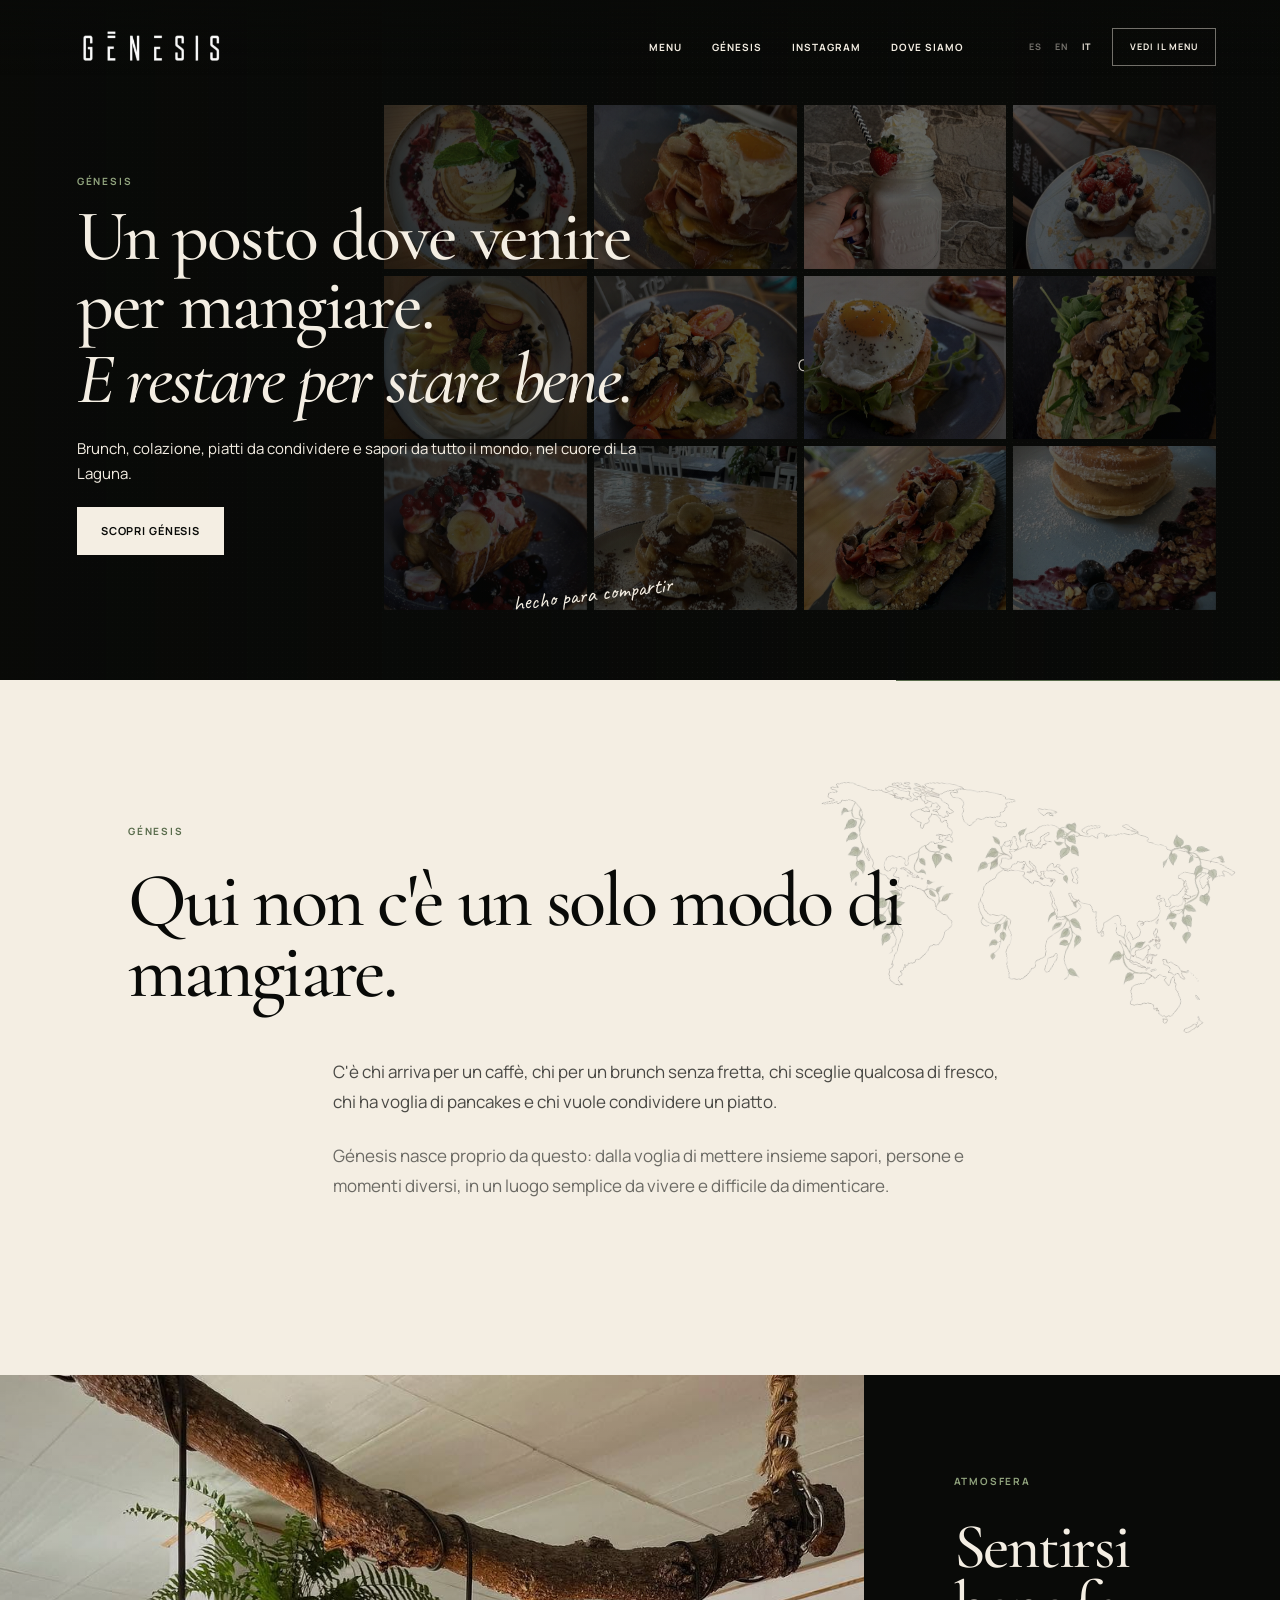
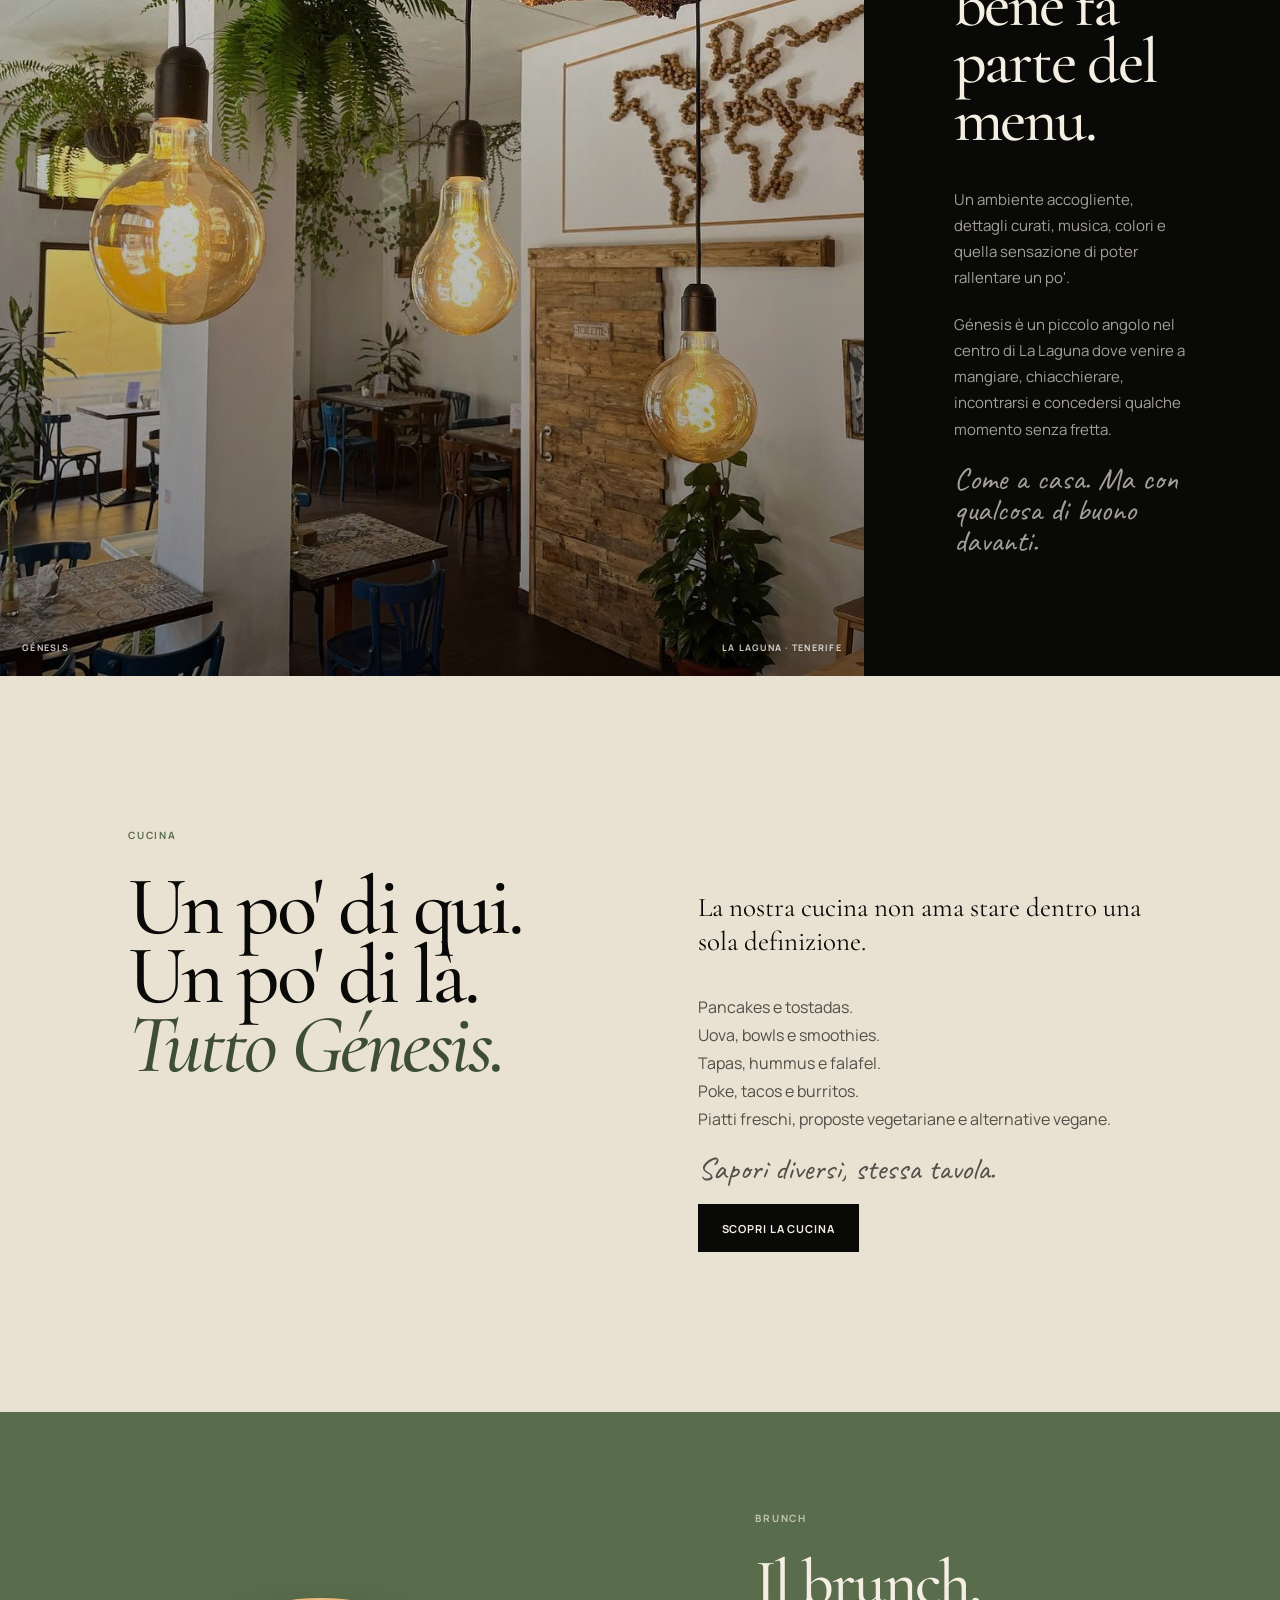
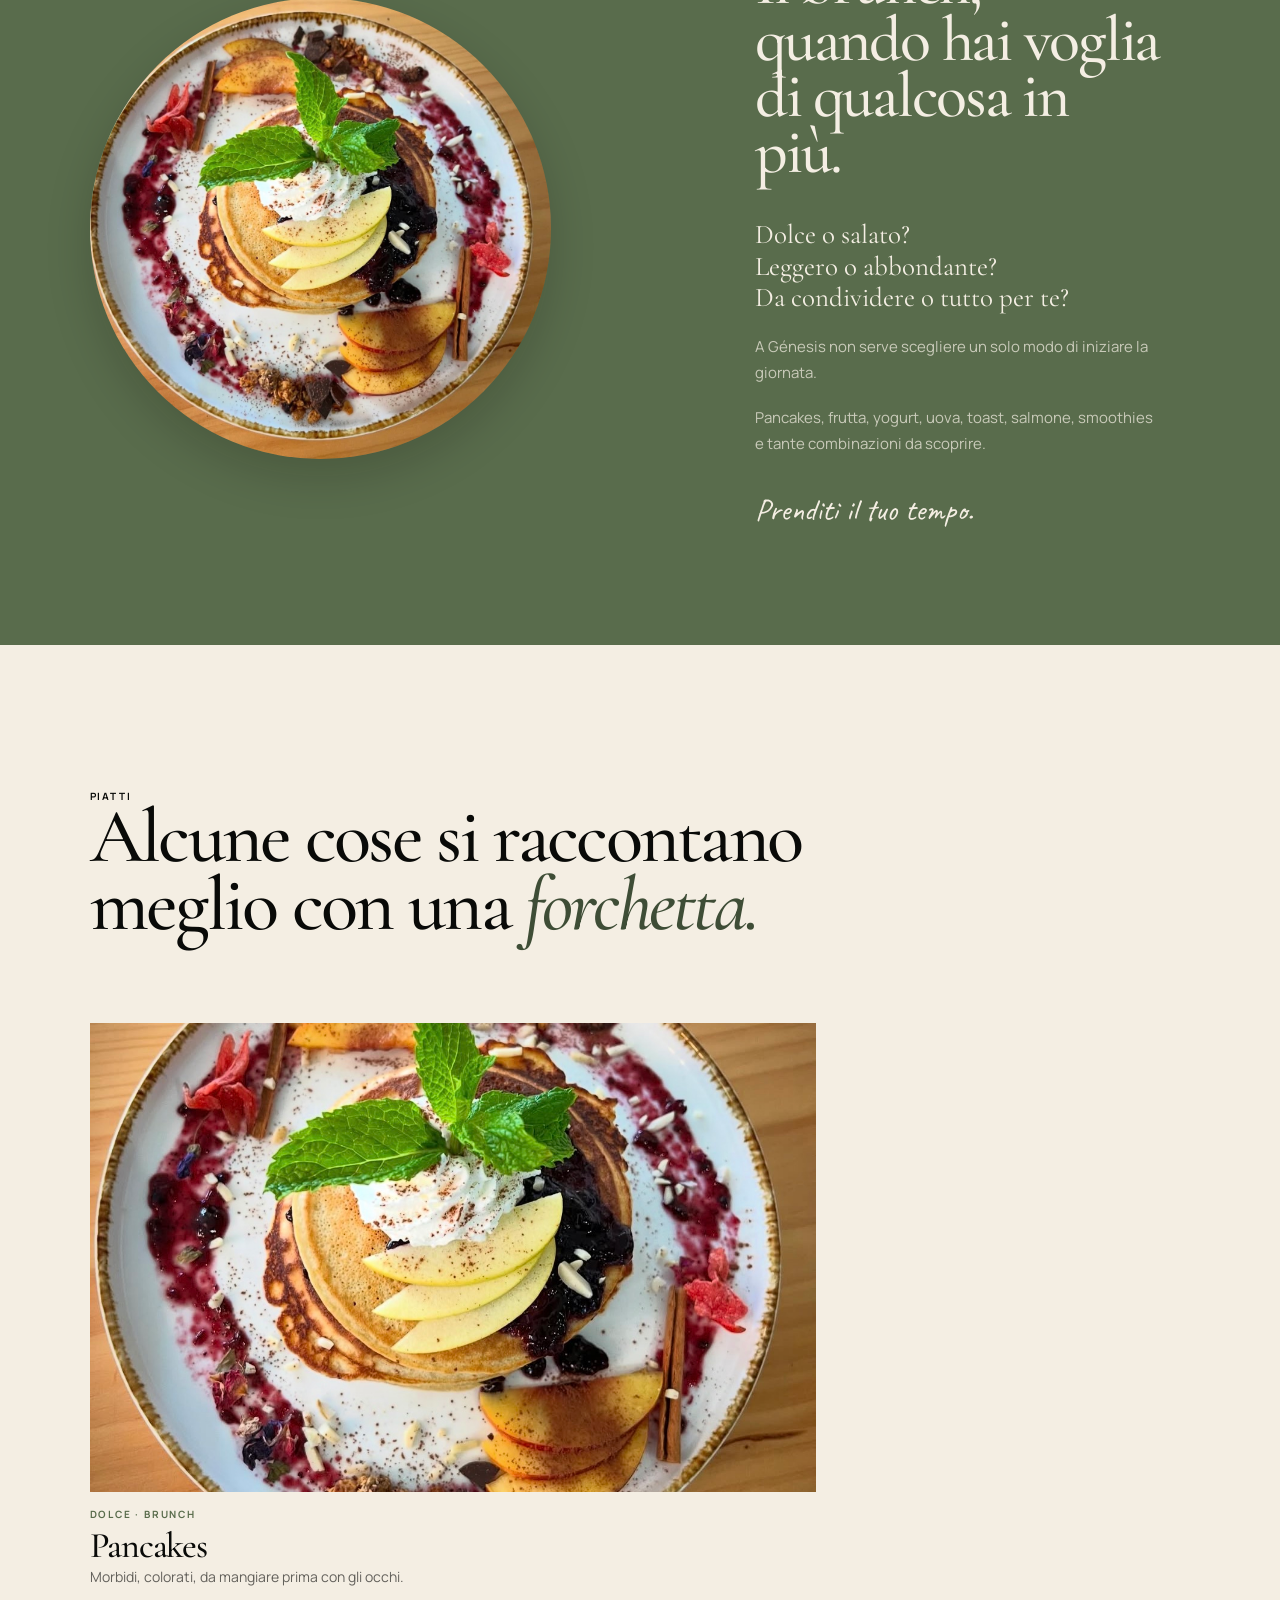
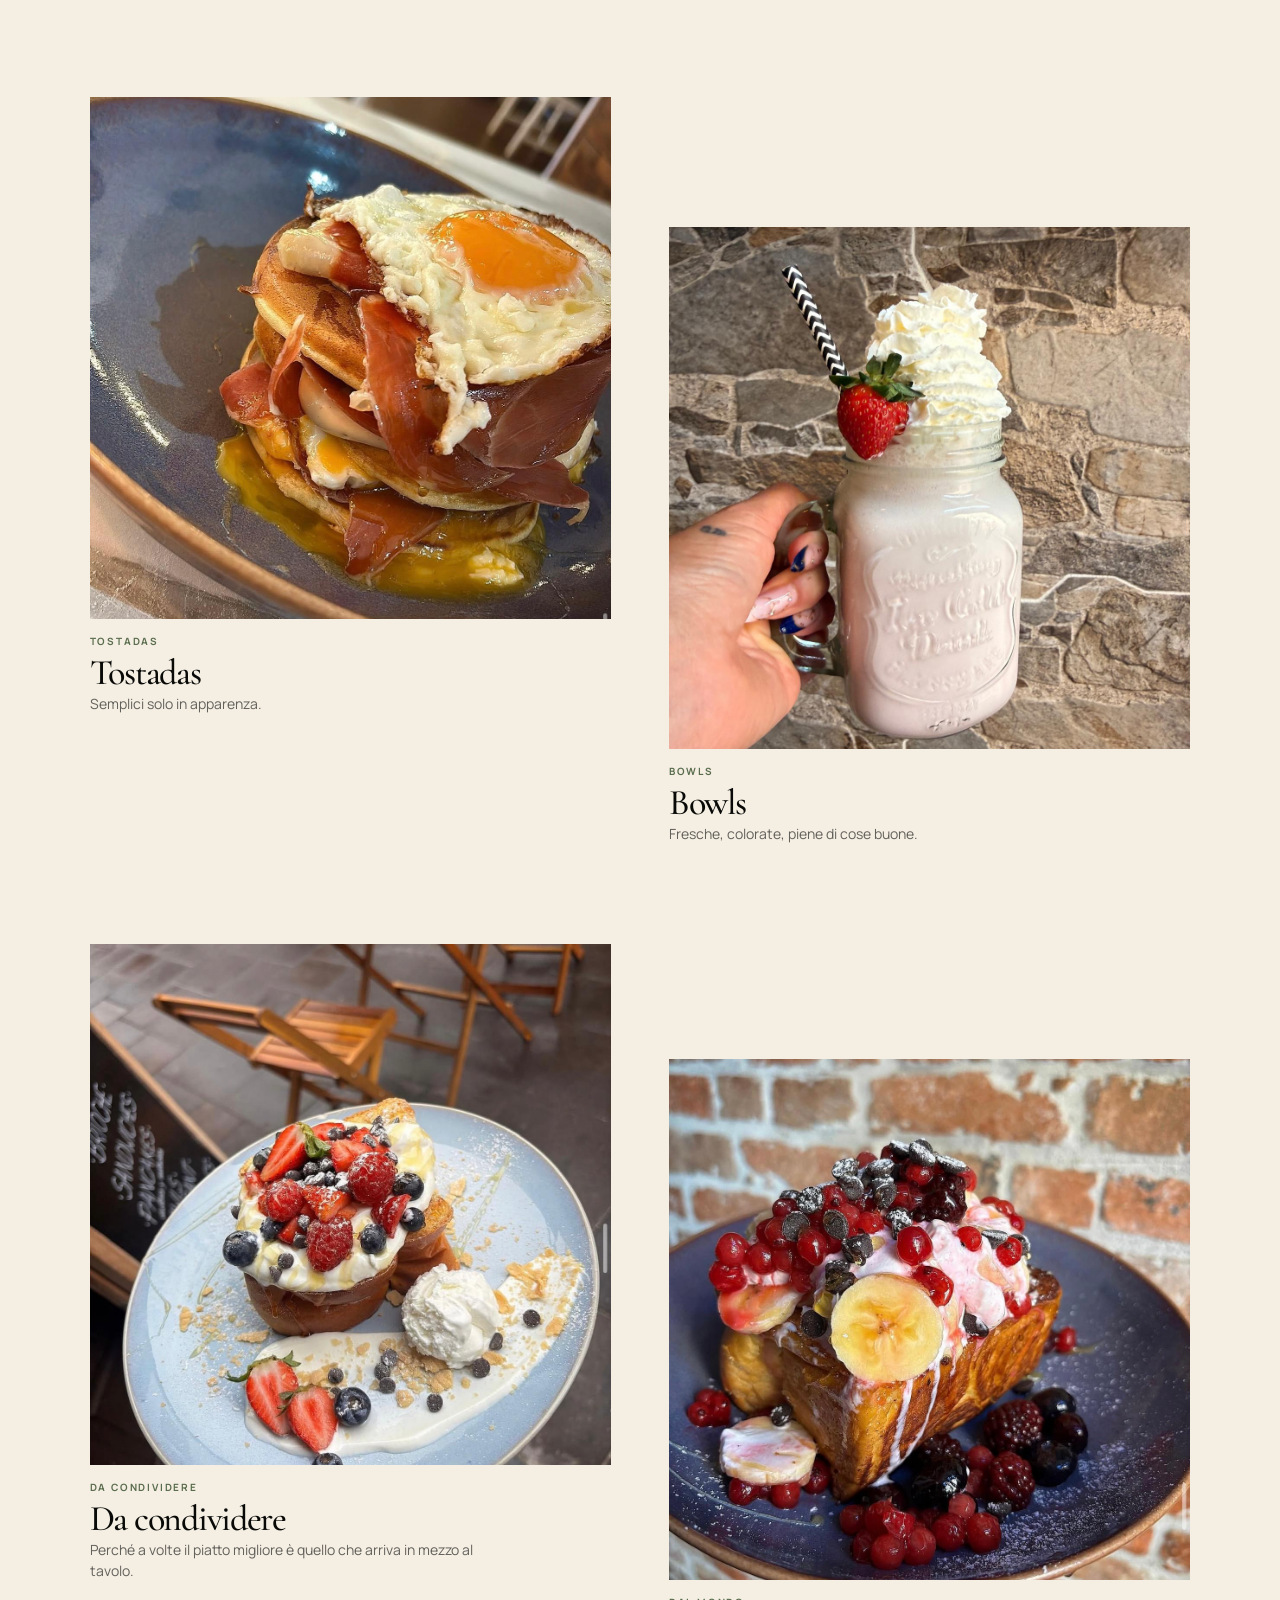
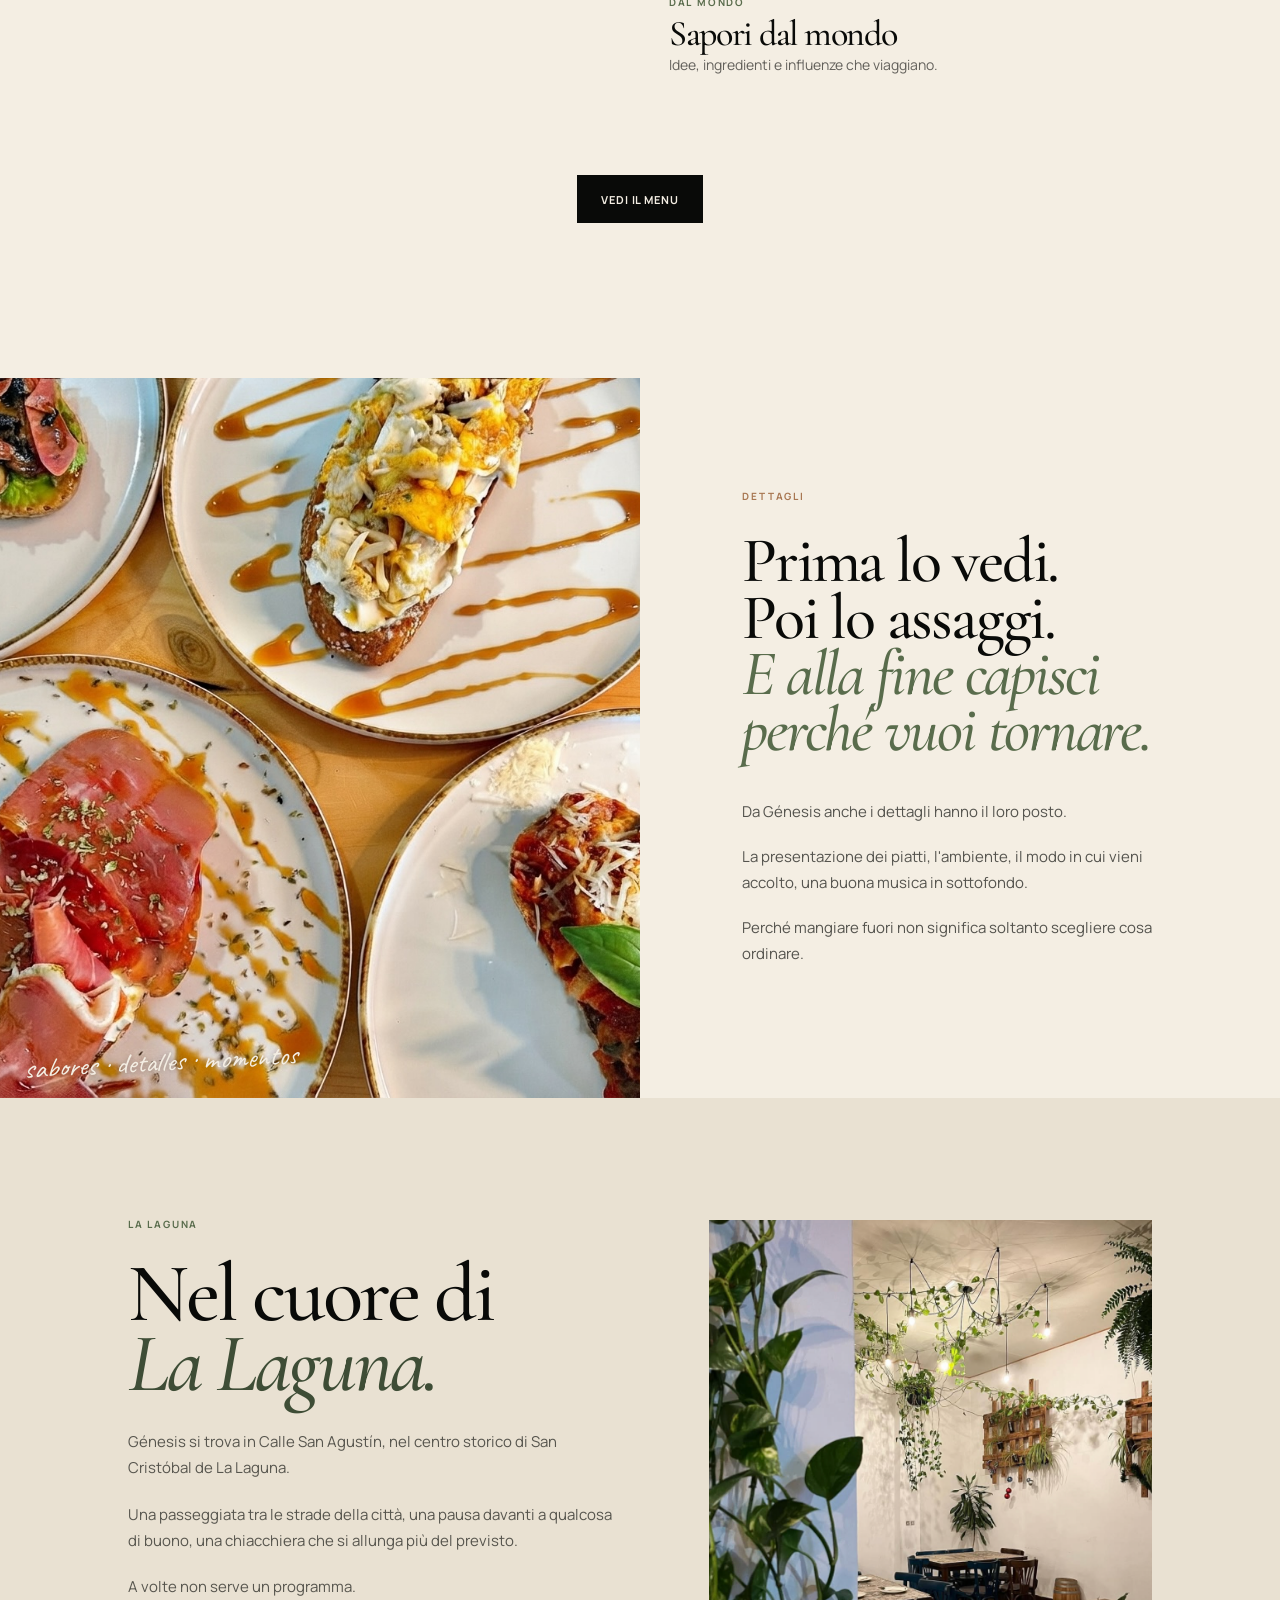
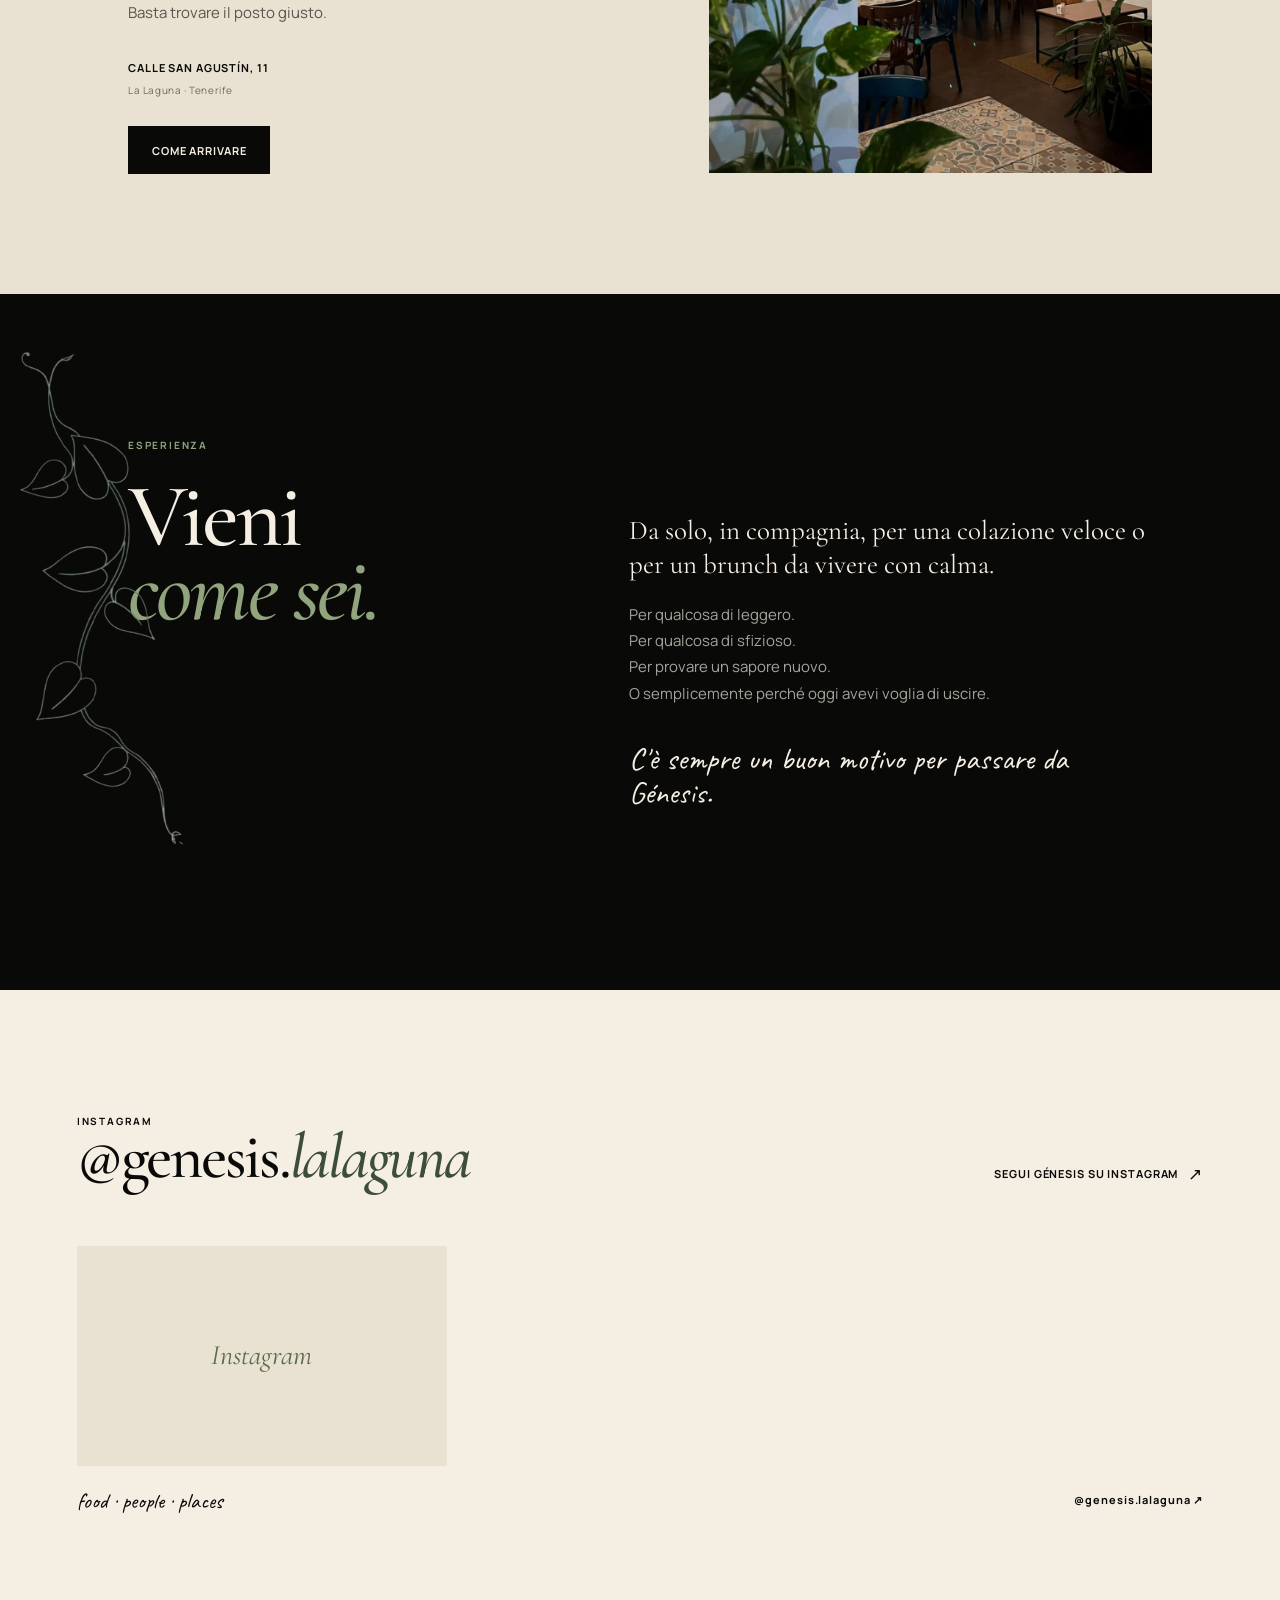
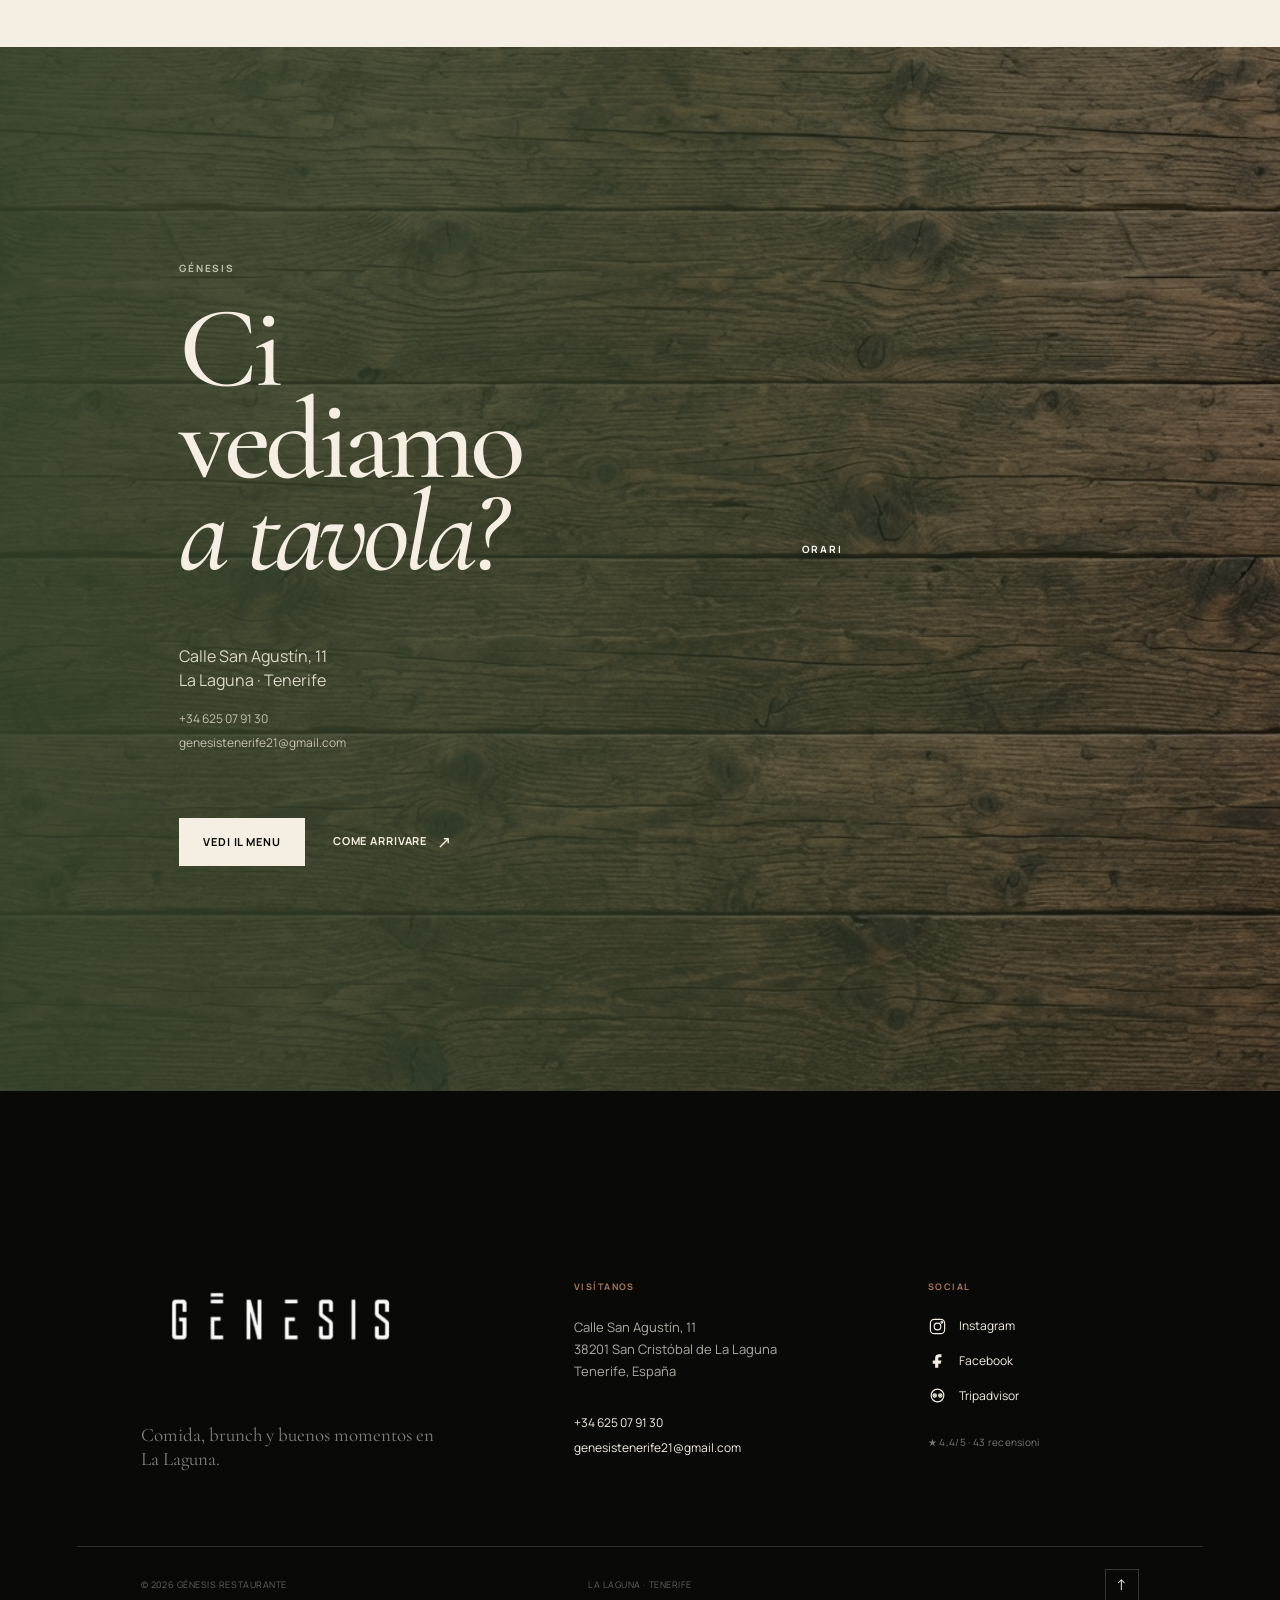
==== commit 22683299: "Add menu images and popup management" ====
--- a/index.html
+++ b/index.html
@@ -1297,42 +1297,24 @@
   </div>
 
 
-  <!-- ORARI -->
-  <div class="cta-final-hours">
-
-    <div class="cta-final-hours-inner">
-
-      <div class="section-kicker">
-        ORARI
-      </div>
-
-      <div class="hours-row">
-
-        <span>
-          Lunedì — Venerdì
-        </span>
-
-        <strong>
-          09:30 — 15:00
-        </strong>
-
-      </div>
-
-      <div class="hours-row">
-
-        <span>
-          Sabato — Domenica
-        </span>
-
-        <strong>
-          10:00 — 15:00
-        </strong>
-
-      </div>
+<!-- ORARI -->
+<div class="cta-final-hours">
+
+  <div class="cta-final-hours-inner">
+
+    <div class="section-kicker">
+      ORARI
+    </div>
+
+    <div id="opening-hours-list">
+
+      <!-- Gli orari vengono caricati da D1 -->
 
     </div>
 
   </div>
+
+</div>
 
 </section>
 
@@ -1475,6 +1457,16 @@
 
 </footer>
 
+  <div id="site-popup" class="site-popup" aria-hidden="true">
+    <div class="site-popup__backdrop" data-popup-close></div>
+    <section class="site-popup__content" role="dialog" aria-modal="true" aria-labelledby="site-popup-title">
+      <button class="site-popup__close" type="button" data-popup-close aria-label="Chiudi">×</button>
+      <h2 id="site-popup-title"></h2>
+      <p id="site-popup-text"></p>
+      <a id="site-popup-link" class="site-popup__link hidden"></a>
+    </section>
+  </div>
+
   <!-- ======================================================
        JAVASCRIPT
   ======================================================= -->
@@ -1482,4 +1474,4 @@
   <script src="js/app.js"></script>
 
 </body>
-</html>+</html>
--- a/css/style.css
+++ b/css/style.css
@@ -1778,4 +1778,70 @@
     transition-duration: 0.001ms !important;
   }
 
-}+}
+/* =========================================================
+   POP-UP
+   ========================================================= */
+
+.hidden {
+  display: none !important;
+}
+
+.site-popup {
+  position: fixed;
+  inset: 0;
+  z-index: 1000;
+  display: none;
+  align-items: center;
+  justify-content: center;
+  padding: 22px;
+}
+
+.site-popup.is-open {
+  display: flex;
+}
+
+.site-popup__backdrop {
+  position: absolute;
+  inset: 0;
+  background: rgba(9, 10, 8, .62);
+}
+
+.site-popup__content {
+  position: relative;
+  width: min(100%, 490px);
+  padding: 42px 30px 30px;
+  background: #f7f2e9;
+  color: #161714;
+  text-align: center;
+  box-shadow: 0 18px 60px rgba(0, 0, 0, .28);
+}
+
+.site-popup__content h2 {
+  margin: 0 0 14px;
+}
+
+.site-popup__content p {
+  margin: 0;
+  white-space: pre-line;
+}
+
+.site-popup__close {
+  position: absolute;
+  top: 10px;
+  right: 12px;
+  border: 0;
+  background: transparent;
+  color: inherit;
+  font-size: 28px;
+  cursor: pointer;
+}
+
+.site-popup__link {
+  display: inline-block;
+  margin-top: 22px;
+  padding: 12px 18px;
+  background: #161714;
+  color: #fff;
+  text-decoration: none;
+}
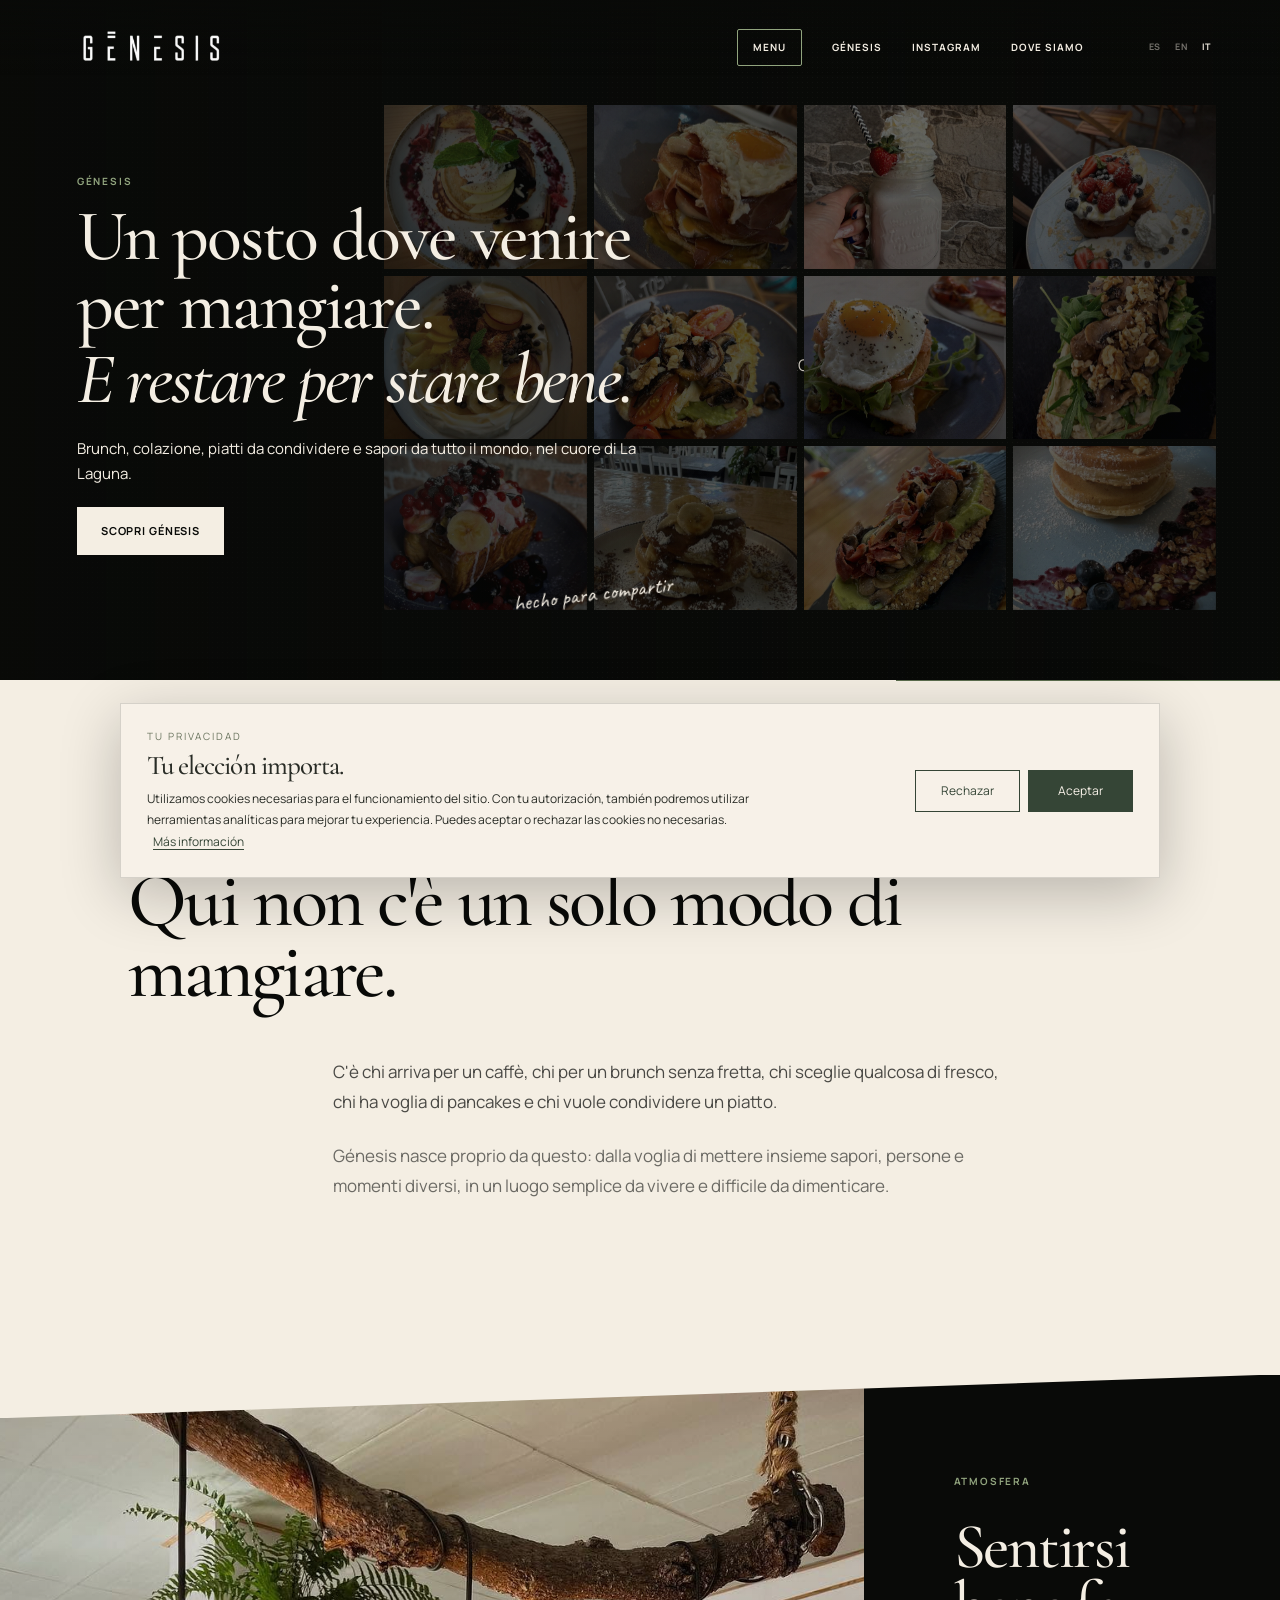
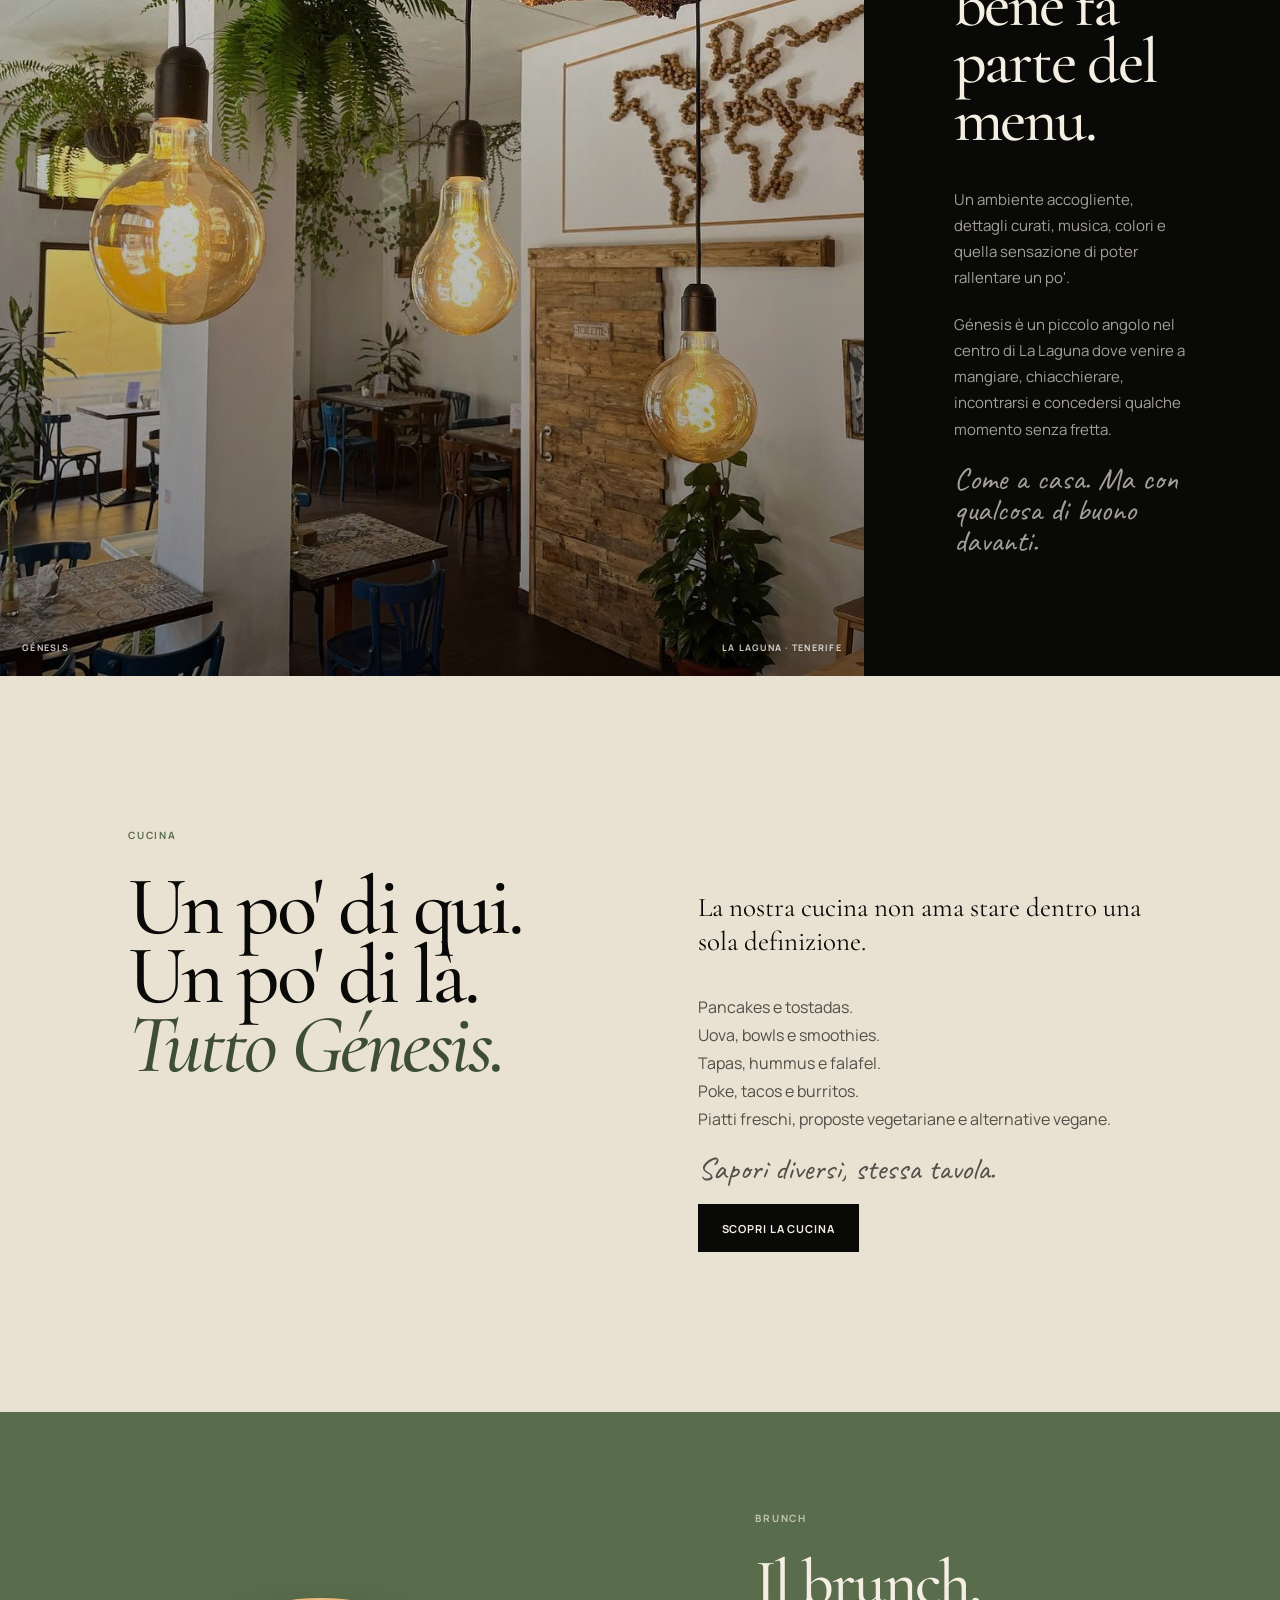
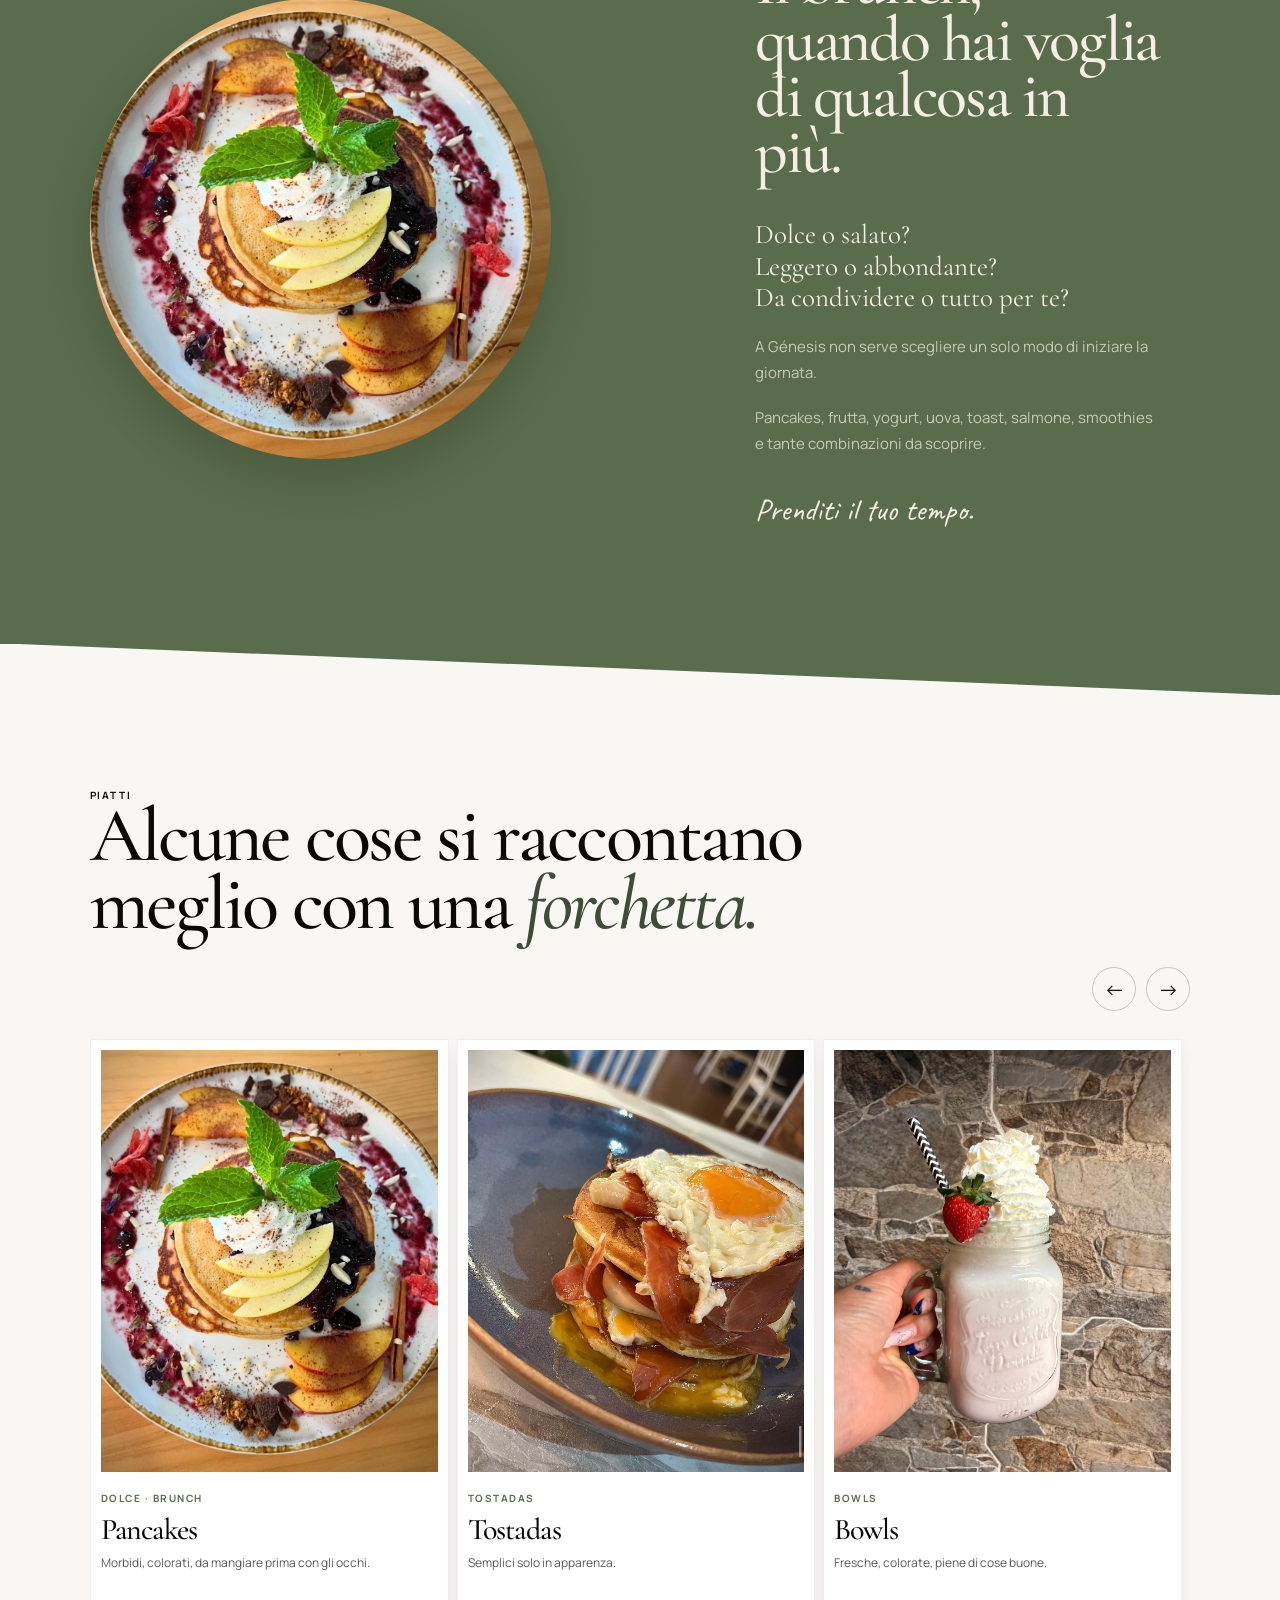
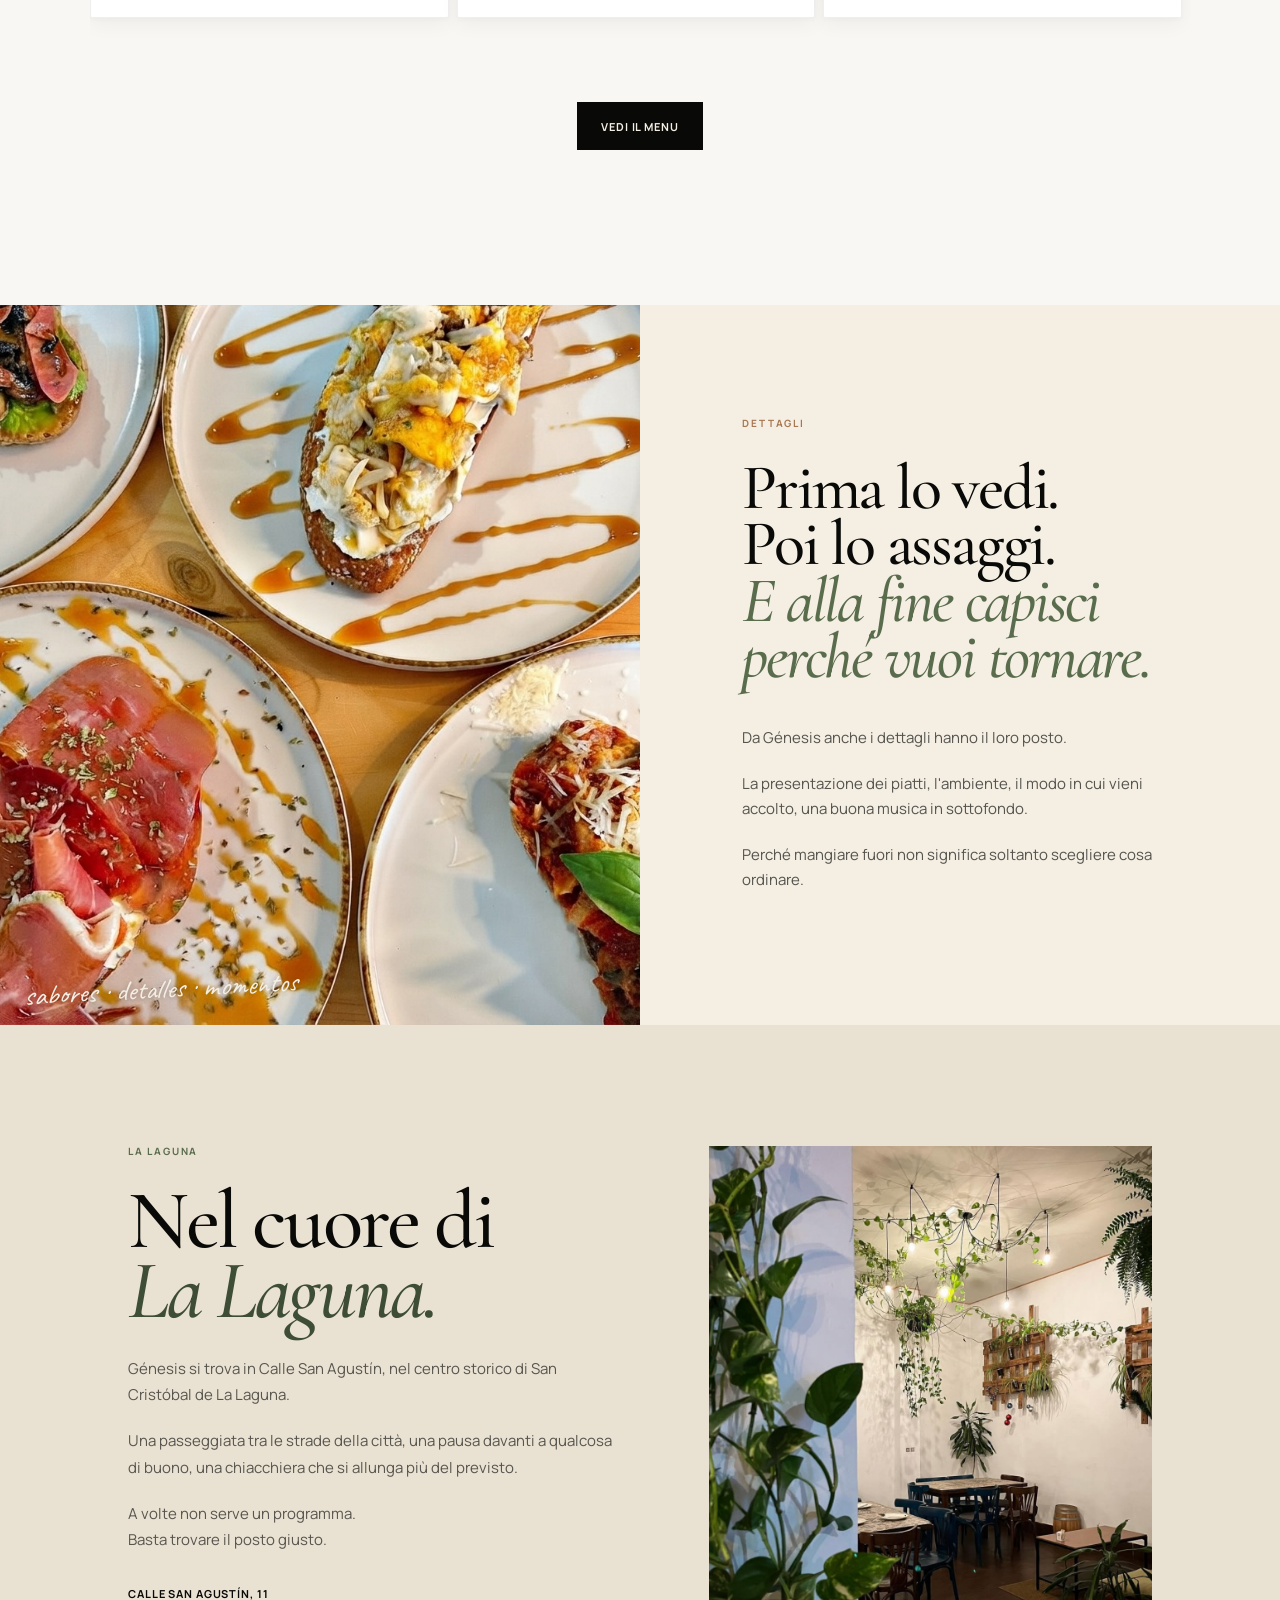
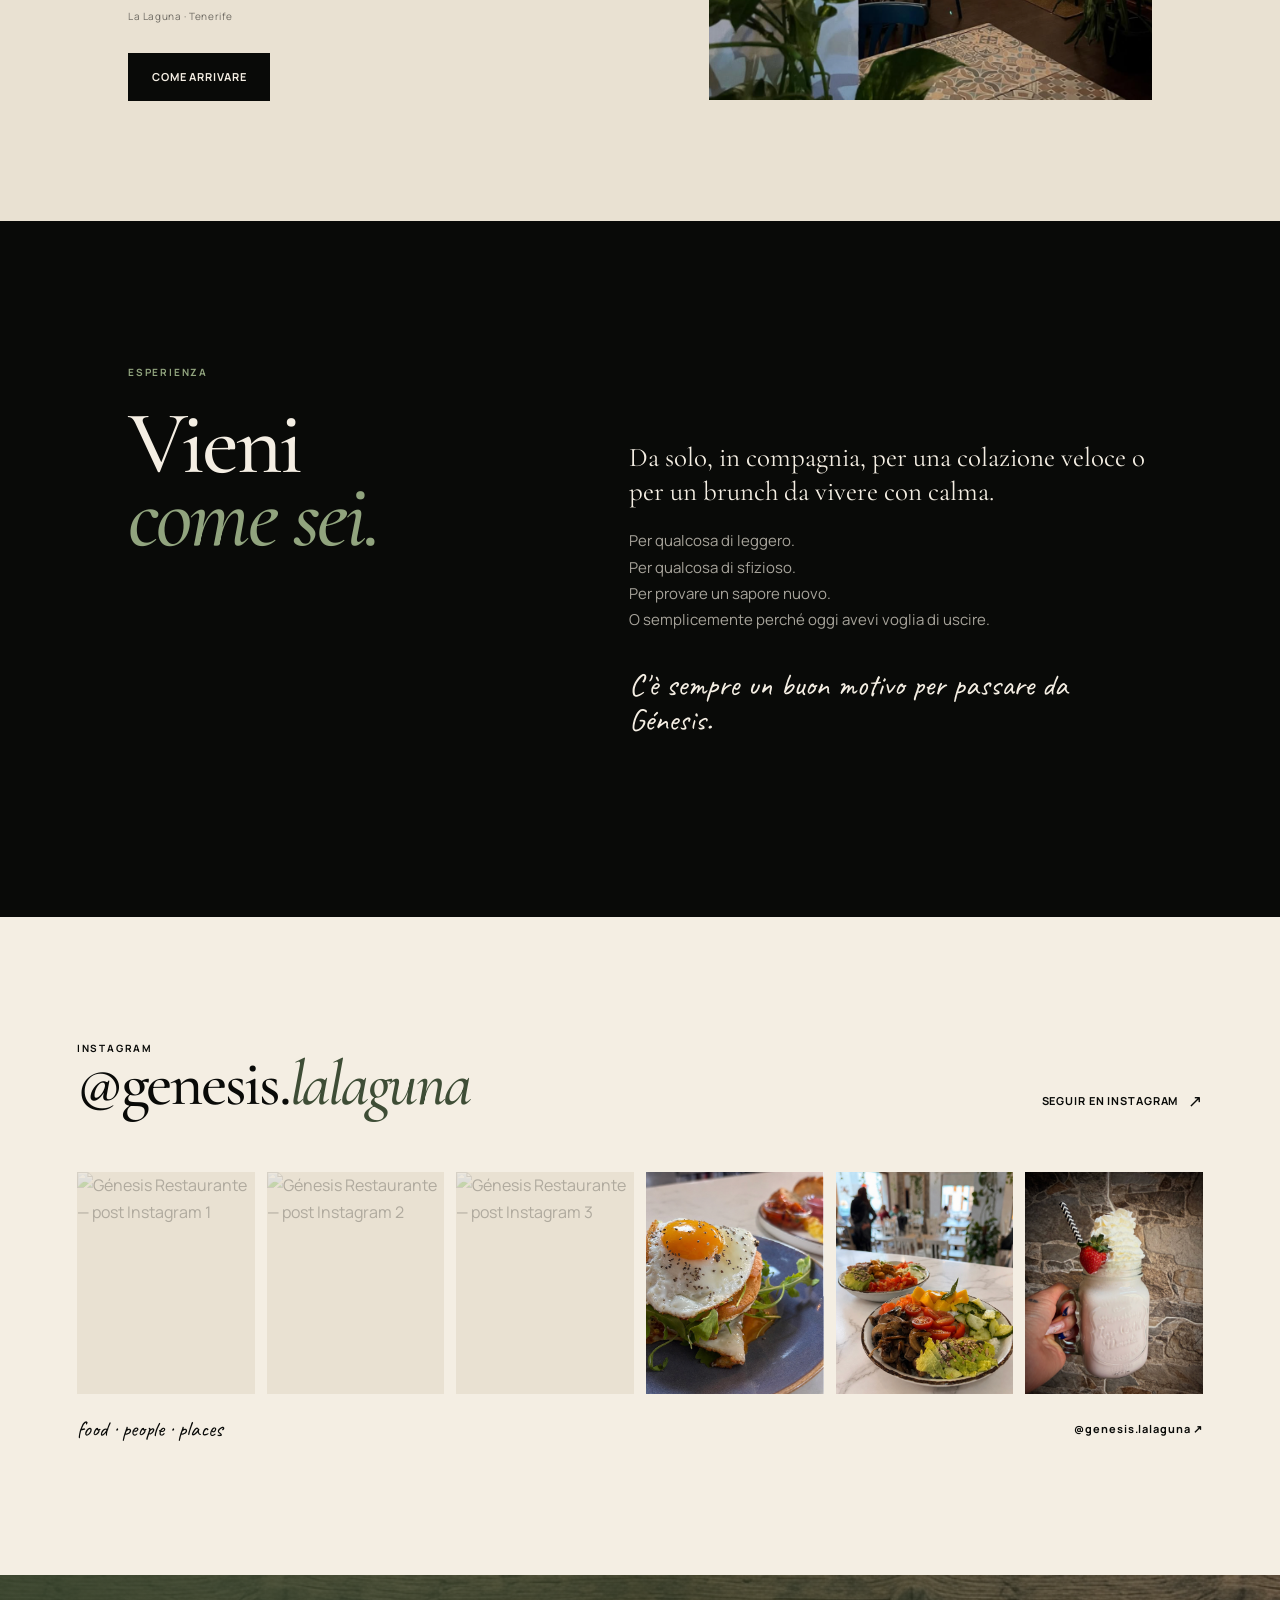
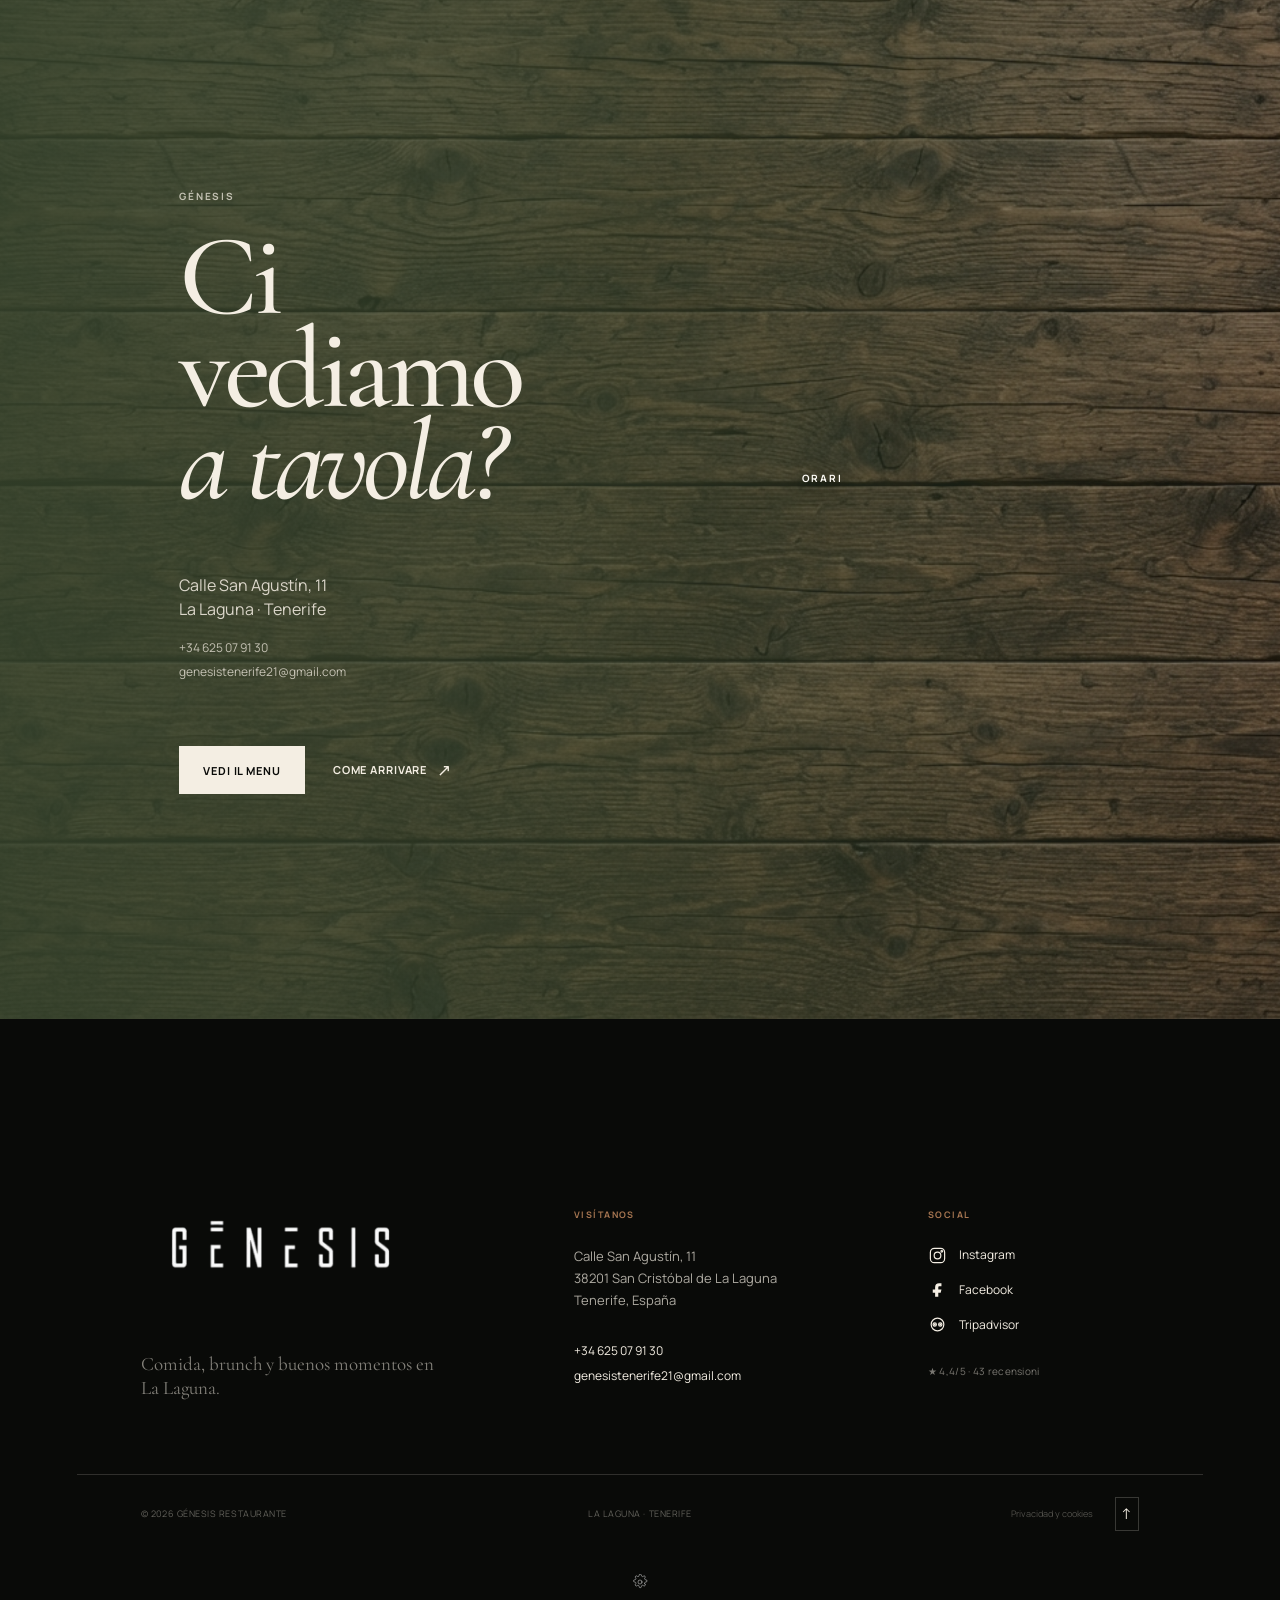
==== commit cbc571be: "Add files via upload" ====
--- a/index.html
+++ b/index.html
@@ -39,8 +39,8 @@
   >
 
   <link rel="stylesheet" href="css/style.css">
-<link rel="stylesheet" href="css/desktop.css" media="(min-width: 769px)">
-<link rel="stylesheet" href="css/mobile.css" media="(max-width: 768px)">
+  <link rel="stylesheet" href="css/desktop.css" media="(min-width: 769px)">
+  <link rel="stylesheet" href="css/mobile.css" media="(max-width: 768px)">
 
   <!-- ======================================================
        STRUCTURED DATA
@@ -113,11 +113,11 @@
       aria-label="Navegación principal"
     >
 
-      <a href="#menu" data-i18n="nav.menu">
+      <a href="menu.html" data-i18n="nav.menu">
         Carta
       </a>
 
-      <a href="#story" data-i18n="nav.story">
+      <a href="genesis.html" data-i18n="nav.story">
         Génesis
       </a>
 
@@ -125,7 +125,7 @@
         Instagram
       </a>
 
-      <a href="#visit" data-i18n="nav.visit">
+      <a href="como-llegar.html" data-i18n="nav.visit">
         Visítanos
       </a>
 
@@ -172,1155 +172,1158 @@
 
       <a
         class="header-cta"
-        href="#menu"
+        href="menu.html"
         data-i18n="nav.cta"
       >
         Ver carta
       </a>
 
 
-    <button
-    class="menu-toggle"
-    type="button"
-    aria-expanded="false"
-    aria-controls="mobile-nav"
-    aria-label="Apri menu"
+      <button
+        class="menu-toggle"
+        type="button"
+        aria-expanded="false"
+        aria-controls="mobile-nav"
+        aria-label="Apri menu"
+      >
+        <span class="handwritten-menu-icon" aria-hidden="true">
+          <svg viewBox="0 0 40 40" role="presentation">
+            <path class="menu-line menu-line-horizontal" d="M8 20.4 C14 19.8, 25 20.6, 32 19.7" />
+            <path class="menu-line menu-line-vertical" d="M20.3 8 C19.6 14, 20.5 26, 19.6 32" />
+          </svg>
+        </span>
+      </button>
+
+    </div>
+
+  </header>
+
+
+
+  <!-- ======================================================
+       MOBILE NAV
+  ======================================================= -->
+
+  <nav
+    id="mobile-nav"
+    class="mobile-nav"
+    aria-label="Navigazione mobile"
   >
-    <span class="handwritten-menu-icon" aria-hidden="true">
-      <svg viewBox="0 0 40 40" role="presentation">
-        <path class="menu-line menu-line-horizontal" d="M8 20.4 C14 19.8, 25 20.6, 32 19.7" />
-        <path class="menu-line menu-line-vertical" d="M20.3 8 C19.6 14, 20.5 26, 19.6 32" />
-      </svg>
-    </span>
-  </button>
-
-    </div>
-
-  </header>
-
-
-
-<!-- ======================================================
-     MOBILE NAV
-======================================================= -->
-
-<nav
-  id="mobile-nav"
-  class="mobile-nav"
-  aria-label="Navigazione mobile"
->
-<div class="mobile-menu-photo" aria-hidden="true">
-    <img
-      src="assets/images/foto-menu.png"
-      alt=""
+
+    <div class="mobile-menu-photo" aria-hidden="true">
+      <img
+        src="assets/images/foto-menu.png"
+        alt=""
+      >
+    </div>
+
+    <a href="menu.html" data-i18n="nav.menu">
+      Carta
+    </a>
+
+    <a href="genesis.html" data-i18n="nav.story">
+      Génesis
+    </a>
+
+    <a href="#instagram" data-i18n="nav.instagram">
+      Instagram
+    </a>
+
+    <a href="como-llegar.html" data-i18n="nav.visit">
+      Visítanos
+    </a>
+
+    <div
+      class="mobile-langs"
+      aria-label="Seleziona lingua"
     >
-  </div> 
-
-  <a href="#menu" data-i18n="nav.menu">
-    Carta
-  </a>
-
-  <a href="#story" data-i18n="nav.story">
-    Génesis
-  </a>
-
-  <a href="#instagram" data-i18n="nav.instagram">
-    Instagram
-  </a>
-
-  <a href="#visit" data-i18n="nav.visit">
-    Visítanos
-  </a>
-
-  <div
-    class="mobile-langs"
-    aria-label="Seleziona lingua"
+
+      <button
+        class="lang active"
+        data-lang="es"
+        type="button"
+        aria-label="Español"
+      >
+        ES
+      </button>
+
+      <button
+        class="lang"
+        data-lang="en"
+        type="button"
+        aria-label="English"
+      >
+        EN
+      </button>
+
+      <button
+        class="lang"
+        data-lang="it"
+        type="button"
+        aria-label="Italiano"
+      >
+        IT
+      </button>
+
+    </div>
+
+  </nav>
+
+
+  <!-- ======================================================
+       HERO
+  ======================================================= -->
+
+  <section
+    id="hero"
+    class="hero"
+    aria-labelledby="hero-title"
   >
 
-    <button
-      class="lang active"
-      data-lang="es"
-      type="button"
-      aria-label="Español"
+    <div
+      class="hero-noise"
+      aria-hidden="true"
+    ></div>
+
+
+    <!-- ====================================================
+         FOTO HERO
+    ===================================================== -->
+
+    <div
+      class="hero-tiles"
+      aria-label="Platos de Génesis Restaurante"
     >
-      ES
-    </button>
-
-    <button
-      class="lang"
-      data-lang="en"
-      type="button"
-      aria-label="English"
-    >
-      EN
-    </button>
-
-    <button
-      class="lang"
-      data-lang="it"
-      type="button"
-      aria-label="Italiano"
-    >
-      IT
-    </button>
-
-  </div>
-
-</nav>
-
-
-
-<!-- ======================================================
-     HERO
-======================================================= -->
-
-<section
-  id="hero"
-  class="hero"
-  aria-labelledby="hero-title"
->
-
-  <div
-    class="hero-noise"
-    aria-hidden="true"
-  ></div>
-
-
-  <!-- ====================================================
-       FOTO HERO
-  ===================================================== -->
-
-  <div
-    class="hero-tiles"
-    aria-label="Platos de Génesis Restaurante"
+
+      <div class="hero-tile hero-tile-1">
+        <img
+          src="assets/images/food-01.jpg"
+          alt="Pancakes con fruta de Génesis Restaurante"
+          width="900"
+          height="900"
+          loading="eager"
+          fetchpriority="high"
+        >
+      </div>
+
+      <div class="hero-tile hero-tile-2">
+        <img
+          src="assets/images/food-05.jpeg"
+          alt="Plato de Génesis Restaurante"
+          width="900"
+          height="900"
+          loading="eager"
+        >
+      </div>
+
+      <div class="hero-tile hero-tile-3">
+        <img
+          src="assets/images/food-09.jpeg"
+          alt="Propuesta gastronómica de Génesis"
+          width="900"
+          height="900"
+          loading="eager"
+        >
+      </div>
+
+      <div class="hero-tile hero-tile-4">
+        <img
+          src="assets/images/food-13.jpeg"
+          alt="Plato de cocina de Génesis"
+          width="900"
+          height="900"
+          loading="eager"
+        >
+      </div>
+
+      <div class="hero-tile hero-tile-5">
+        <img
+          src="assets/images/food-02.jpg"
+          alt="Preparación de Génesis Restaurante"
+          width="900"
+          height="900"
+          loading="lazy"
+        >
+      </div>
+
+      <div class="hero-tile hero-tile-6">
+        <img
+          src="assets/images/food-06.jpeg"
+          alt="Plato de Génesis Restaurante"
+          width="900"
+          height="900"
+          loading="lazy"
+        >
+      </div>
+
+      <div class="hero-tile hero-tile-7">
+        <img
+          src="assets/images/food-10.jpeg"
+          alt="Detalle gastronómico de Génesis"
+          width="900"
+          height="900"
+          loading="lazy"
+        >
+      </div>
+
+      <div class="hero-tile hero-tile-8">
+        <img
+          src="assets/images/food-14.jpeg"
+          alt="Plato de Génesis Restaurante"
+          width="900"
+          height="900"
+          loading="lazy"
+        >
+      </div>
+
+      <div class="hero-tile hero-tile-9">
+        <img
+          src="assets/images/food-15.jpeg"
+          alt="Propuesta gastronómica de Génesis"
+          width="900"
+          height="900"
+          loading="lazy"
+        >
+      </div>
+
+      <div class="hero-tile hero-tile-10">
+        <img
+          src="assets/images/food-16.jpeg"
+          alt="Plato de Génesis Restaurante"
+          width="900"
+          height="900"
+          loading="lazy"
+        >
+      </div>
+
+      <div class="hero-tile hero-tile-11">
+        <img
+          src="assets/images/food-17.jpeg"
+          alt="Detalle gastronómico de Génesis"
+          width="900"
+          height="900"
+          loading="lazy"
+        >
+      </div>
+
+      <div class="hero-tile hero-tile-12">
+        <img
+          src="assets/images/food-18.jpeg"
+          alt="Propuesta gastronómica de Génesis"
+          width="900"
+          height="900"
+          loading="lazy"
+        >
+      </div>
+
+    </div>
+
+
+    <!-- ====================================================
+         HERO COPY
+    ===================================================== -->
+
+    <div class="hero-copy">
+
+      <p
+        class="eyebrow"
+        data-i18n="hero.eyebrow"
+      >
+        GÉNESIS
+      </p>
+
+
+      <h1 id="hero-title">
+
+        <span
+          class="hero-title-main"
+          data-i18n="hero.line1"
+        >
+          Un posto dove venire per mangiare.
+        </span>
+
+        <span
+          class="hero-title-accent"
+          data-i18n="hero.line2"
+        >
+          E restare per stare bene.
+        </span>
+
+      </h1>
+
+
+      <p
+        class="hero-text"
+        data-i18n="hero.text"
+      >
+        Brunch, colazione, piatti da condividere e sapori da tutto il mondo,
+        nel cuore di La Laguna.
+      </p>
+
+
+      <span class="hand-note hero-note">
+        hecho para compartir
+      </span>
+
+
+      <div class="hero-actions">
+
+        <a
+          class="button button-light"
+          href="#menu"
+          data-i18n="hero.primary"
+        >
+          Scopri Génesis
+        </a>
+
+      </div>
+
+
+    </div>
+
+
+    <!-- ====================================================
+         HERO BOTTOM
+    ===================================================== -->
+
+    <div class="hero-bottom">
+
+      <span>
+        09:30 — 15:30
+      </span>
+
+      <span class="scroll-cue">
+        SCROLL
+        <i aria-hidden="true"></i>
+      </span>
+
+      <span>
+        LA LAGUNA · TENERIFE
+      </span>
+
+    </div>
+
+  </section>
+
+
+  <!-- ======================================================
+       INTRO
+  ======================================================= -->
+
+  <section
+    id="intro"
+    class="intro-section section"
+    aria-labelledby="intro-title"
   >
 
-    <div class="hero-tile hero-tile-1">
+
+    <div class="intro-copy">
+
+      <div class="section-kicker">
+        GÉNESIS
+      </div>
+
+      <h2 id="intro-title">
+        Qui non c'è un solo<br>
+        modo di mangiare.
+      </h2>
+
+      <p>
+        C'è chi arriva per un caffè, chi per un brunch senza fretta,
+        chi sceglie qualcosa di fresco, chi ha voglia di pancakes
+        e chi vuole condividere un piatto.
+      </p>
+
+      <p>
+        Génesis nasce proprio da questo: dalla voglia di mettere insieme
+        sapori, persone e momenti diversi, in un luogo semplice da vivere
+        e difficile da dimenticare.
+      </p>
+
+    </div>
+
+  </section>
+
+  <!-- ======================================================
+       ATMOSFERA
+  ======================================================= -->
+
+  <section
+    id="atmosfera"
+    class="atmosfera-section section"
+    aria-labelledby="atmosfera-title"
+  >
+
+    <div class="atmosfera-image">
+
+      <img
+        src="assets/images/interni-genesis.jpg"
+        alt="Interior de Génesis Restaurante en La Laguna"
+        width="1600"
+        height="1100"
+        loading="lazy"
+      >
+
+      <div
+        class="interior-overlay"
+        aria-hidden="true"
+      ></div>
+
+      <div class="interior-caption">
+
+        <span>
+          GÉNESIS
+        </span>
+
+        <span>
+          LA LAGUNA · TENERIFE
+        </span>
+
+      </div>
+
+    </div>
+
+
+    <div class="atmosfera-copy">
+
+      <div class="section-kicker">
+        ATMOSFERA
+      </div>
+
+      <h2 id="atmosfera-title">
+        Sentirsi bene fa parte del menu.
+      </h2>
+
+      <p>
+        Un ambiente accogliente, dettagli curati, musica, colori
+        e quella sensazione di poter rallentare un po'.
+      </p>
+
+      <p>
+        Génesis è un piccolo angolo nel centro di La Laguna dove
+        venire a mangiare, chiacchierare, incontrarsi e concedersi
+        qualche momento senza fretta.
+      </p>
+
+      <p class="atmosfera-highlight">
+        Come a casa. Ma con qualcosa di buono davanti.
+      </p>
+
+    </div>
+
+  </section>
+
+
+  <!-- ======================================================
+       CUCINA
+  ======================================================= -->
+
+  <section
+    id="cucina"
+    class="cucina-section section"
+    aria-labelledby="cucina-title"
+  >
+
+    <div class="cucina-heading">
+
+      <div class="section-kicker">
+        CUCINA
+      </div>
+
+      <h2 id="cucina-title">
+        Un po' di qui.
+        <br>
+        Un po' di là.
+        <br>
+        <em>Tutto Génesis.</em>
+      </h2>
+
+    </div>
+
+
+    <div class="cucina-content">
+
+      <p>
+        La nostra cucina non ama stare dentro una sola definizione.
+      </p>
+
+      <p>
+        Pancakes e tostadas.
+        <br>
+        Uova, bowls e smoothies.
+        <br>
+        Tapas, hummus e falafel.
+        <br>
+        Poke, tacos e burritos.
+        <br>
+        Piatti freschi, proposte vegetariane e alternative vegane.
+      </p>
+
+      <p class="cucina-highlight">
+        Sapori diversi, stessa tavola.
+      </p>
+
+      <a
+        class="button button-dark"
+        href="menu.html"
+      >
+        Scopri la cucina
+      </a>
+
+    </div>
+
+  </section>
+
+
+  <!-- ======================================================
+       BRUNCH
+  ======================================================= -->
+
+  <section
+    id="brunch"
+    class="brunch-section section"
+    aria-labelledby="brunch-title"
+  >
+
+    <div class="brunch-image">
+
       <img
         src="assets/images/food-01.jpg"
-        alt="Pancakes con fruta de Génesis Restaurante"
-        width="900"
-        height="900"
-        loading="eager"
-        fetchpriority="high"
-      >
-    </div>
-
-    <div class="hero-tile hero-tile-2">
-      <img
-        src="assets/images/food-05.jpeg"
-        alt="Plato de Génesis Restaurante"
-        width="900"
-        height="900"
-        loading="eager"
-      >
-    </div>
-
-    <div class="hero-tile hero-tile-3">
-      <img
-        src="assets/images/food-09.jpeg"
-        alt="Propuesta gastronómica de Génesis"
-        width="900"
-        height="900"
-        loading="eager"
-      >
-    </div>
-
-    <div class="hero-tile hero-tile-4">
-      <img
-        src="assets/images/food-13.jpeg"
-        alt="Plato de cocina de Génesis"
-        width="900"
-        height="900"
-        loading="eager"
-      >
-    </div>
-
-    <div class="hero-tile hero-tile-5">
-      <img
-        src="assets/images/food-02.jpg"
-        alt="Preparación de Génesis Restaurante"
+        alt="Pancakes y brunch de Génesis Restaurante"
         width="900"
         height="900"
         loading="lazy"
       >
-    </div>
-
-    <div class="hero-tile hero-tile-6">
+
+    </div>
+
+
+    <div class="brunch-copy">
+
+      <div class="section-kicker">
+        BRUNCH
+      </div>
+
+      <h2 id="brunch-title">
+        Il brunch, quando hai voglia di qualcosa in più.
+      </h2>
+
+      <p>
+        Dolce o salato?
+        <br>
+        Leggero o abbondante?
+        <br>
+        Da condividere o tutto per te?
+      </p>
+
+      <p>
+        A Génesis non serve scegliere un solo modo
+        di iniziare la giornata.
+      </p>
+
+      <p>
+        Pancakes, frutta, yogurt, uova, toast, salmone,
+        smoothies e tante combinazioni da scoprire.
+      </p>
+
+      <p class="brunch-highlight">
+        Prenditi il tuo tempo.
+      </p>
+
+    </div>
+
+  </section>
+
+
+  <!-- ======================================================
+       MENU / PIATTI
+  ======================================================= -->
+
+  <section
+    id="menu"
+    class="menu-section section"
+    aria-labelledby="menu-title"
+  >
+
+    <div class="menu-heading">
+
+      <div>
+
+        <div class="section-kicker">
+          PIATTI
+        </div>
+
+        <h2 id="menu-title">
+          Alcune cose si raccontano
+          <br>
+          meglio con una <em>forchetta.</em>
+        </h2>
+
+      </div>
+
+    </div>
+
+
+<div class="dish-carousel-controls" aria-label="Navigazione piatti">
+  <button
+    class="dish-carousel-arrow"
+    type="button"
+    data-carousel-direction="-1"
+    aria-label="Mostra i piatti precedenti"
+  >&#8592;</button>
+
+  <button
+    class="dish-carousel-arrow"
+    type="button"
+    data-carousel-direction="1"
+    aria-label="Mostra i piatti successivi"
+  >&#8594;</button>
+</div>
+
+<div class="dish-grid">
+
+
+      <!-- DISH 01 -->
+
+      <article class="dish-card">
+
+        <div class="dish-image">
+
+          <img
+            src="assets/images/food-01.jpg"
+            alt="Pancakes servidos con fruta y frutos rojos"
+            width="900"
+            height="900"
+            loading="lazy"
+          >
+
+        </div>
+
+        <div class="dish-meta">
+          <span>
+            DOLCE · BRUNCH
+          </span>
+        </div>
+
+        <h3>
+          Pancakes
+        </h3>
+
+        <p>
+          Morbidi, colorati, da mangiare prima con gli occhi.
+        </p>
+
+      </article>
+
+
+      <!-- DISH 02 -->
+
+      <article class="dish-card">
+
+        <div class="dish-image">
+
+          <img
+            src="assets/images/food-05.jpeg"
+            alt="Tostada de Génesis Restaurante"
+            width="900"
+            height="900"
+            loading="lazy"
+          >
+
+        </div>
+
+        <div class="dish-meta">
+          <span>
+            TOSTADAS
+          </span>
+        </div>
+
+        <h3>
+          Tostadas
+        </h3>
+
+        <p>
+          Semplici solo in apparenza.
+        </p>
+
+      </article>
+
+
+      <!-- DISH 03 -->
+
+      <article class="dish-card">
+
+        <div class="dish-image">
+
+          <img
+            src="assets/images/food-09.jpeg"
+            alt="Bowl fresco y colorido"
+            width="900"
+            height="900"
+            loading="lazy"
+          >
+
+        </div>
+
+        <div class="dish-meta">
+          <span>
+            BOWLS
+          </span>
+        </div>
+
+        <h3>
+          Bowls
+        </h3>
+
+        <p>
+          Fresche, colorate, piene di cose buone.
+        </p>
+
+      </article>
+
+
+      <!-- DISH 04 -->
+
+      <article class="dish-card">
+
+        <div class="dish-image">
+
+          <img
+            src="assets/images/food-13.jpeg"
+            alt="Plato para compartir de Génesis"
+            width="900"
+            height="900"
+            loading="lazy"
+          >
+
+        </div>
+
+        <div class="dish-meta">
+          <span>
+            DA CONDIVIDERE
+          </span>
+        </div>
+
+        <h3>
+          Da condividere
+        </h3>
+
+        <p>
+          Perché a volte il piatto migliore è quello
+          che arriva in mezzo al tavolo.
+        </p>
+
+      </article>
+
+
+      <!-- DISH 05 -->
+
+      <article class="dish-card">
+
+        <div class="dish-image">
+
+          <img
+            src="assets/images/food-15.jpeg"
+            alt="Propuesta gastronómica internacional de Génesis"
+            width="900"
+            height="900"
+            loading="lazy"
+          >
+
+        </div>
+
+        <div class="dish-meta">
+          <span>
+            DAL MONDO
+          </span>
+        </div>
+
+        <h3>
+          Sapori dal mondo
+        </h3>
+
+        <p>
+          Idee, ingredienti e influenze che viaggiano.
+        </p>
+
+      </article>
+
+    </div>
+
+
+    <div class="center">
+
+      <a
+        class="button button-dark"
+        href="menu.html"
+      >
+        Vedi il menu
+      </a>
+
+    </div>
+
+  </section>
+
+
+  <!-- ======================================================
+       DETTAGLI
+  ======================================================= -->
+
+  <section
+    id="dettagli"
+    class="dettagli-section section"
+    aria-labelledby="dettagli-title"
+  >
+
+    <div class="dettagli-image">
+
       <img
-        src="assets/images/food-06.jpeg"
-        alt="Plato de Génesis Restaurante"
+        src="assets/images/dettagli-food.jpg"
+        alt="Detalle de un plato de Génesis Restaurante"
         width="900"
         height="900"
         loading="lazy"
       >
-    </div>
-
-    <div class="hero-tile hero-tile-7">
-      <img
-        src="assets/images/food-10.jpeg"
-        alt="Detalle gastronómico de Génesis"
-        width="900"
-        height="900"
-        loading="lazy"
-      >
-    </div>
-
-    <div class="hero-tile hero-tile-8">
-      <img
-        src="assets/images/food-14.jpeg"
-        alt="Plato de Génesis Restaurante"
-        width="900"
-        height="900"
-        loading="lazy"
-      >
-    </div>
-
-    <div class="hero-tile hero-tile-9">
-      <img
-        src="assets/images/food-15.jpeg"
-        alt="Propuesta gastronómica de Génesis"
-        width="900"
-        height="900"
-        loading="lazy"
-      >
-    </div>
-
-    <div class="hero-tile hero-tile-10">
-      <img
-        src="assets/images/food-16.jpeg"
-        alt="Plato de Génesis Restaurante"
-        width="900"
-        height="900"
-        loading="lazy"
-      >
-    </div>
-
-    <div class="hero-tile hero-tile-11">
-      <img
-        src="assets/images/food-17.jpeg"
-        alt="Detalle gastronómico de Génesis"
-        width="900"
-        height="900"
-        loading="lazy"
-      >
-    </div>
-
-    <div class="hero-tile hero-tile-12">
-      <img
-        src="assets/images/food-18.jpeg"
-        alt="Propuesta gastronómica de Génesis"
-        width="900"
-        height="900"
-        loading="lazy"
-      >
-    </div>
-
-  </div>
-
-
-  <!-- ====================================================
-       HERO COPY
-  ===================================================== -->
-
-  <div class="hero-copy">
-
-    <p
-      class="eyebrow"
-      data-i18n="hero.eyebrow"
-    >
-      GÉNESIS
-    </p>
-
-
-    <h1 id="hero-title">
-
-      <span
-        class="hero-title-main"
-        data-i18n="hero.line1"
-      >
-        Un posto dove venire per mangiare.
-      </span>
-
-      <span
-        class="hero-title-accent"
-        data-i18n="hero.line2"
-      >
-        E restare per stare bene.
-      </span>
-
-    </h1>
-
-
-    <p
-      class="hero-text"
-      data-i18n="hero.text"
-    >
-      Brunch, colazione, piatti da condividere e sapori da tutto il mondo,
-      nel cuore di La Laguna.
-    </p>
-
-
-    <div class="hero-actions">
-
-      <a
-        class="button button-light"
-        href="#menu"
-        data-i18n="hero.primary"
-      >
-        Scopri Génesis
-      </a>
-
-  
-
-    </div>
-
-
-    <span class="hand-note hero-note">
-      hecho para compartir
-    </span>
-
-  </div>
-
-
-  <!-- ====================================================
-       HERO BOTTOM
-  ===================================================== -->
-
-  <div class="hero-bottom">
-
-    <span>
-      09:30 — 15:30
-    </span>
-
-    <span class="scroll-cue">
-      SCROLL
-      <i aria-hidden="true"></i>
-    </span>
-
-    <span>
-      LA LAGUNA · TENERIFE
-    </span>
-
-  </div>
-
-</section>
-
-   
-<!-- ======================================================
-     INTRO
-======================================================= -->
-
-<section
-  id="intro"
-  class="intro-section section"
-  aria-labelledby="intro-title"
->
-
-  <div class="intro-art" aria-hidden="true">
-    <img
-      src="assets/images/Mondo-genesis.png"
-      alt=""
-    >
-  </div>
-
-  <div class="intro-copy">
-
-    <div class="section-kicker">
-      GÉNESIS
-    </div>
-
-    <h2 id="intro-title">
-      Qui non c'è un solo<br>
-      modo di mangiare.
-    </h2>
-
-    <p>
-      C'è chi arriva per un caffè, chi per un brunch senza fretta,
-      chi sceglie qualcosa di fresco, chi ha voglia di pancakes
-      e chi vuole condividere un piatto.
-    </p>
-
-    <p>
-      Génesis nasce proprio da questo: dalla voglia di mettere insieme
-      sapori, persone e momenti diversi, in un luogo semplice da vivere
-      e difficile da dimenticare.
-    </p>
-
-  </div>
-
-</section>
-
-
-    <!-- ======================================================
-         ATMOSFERA
-    ======================================================= -->
-
-    <section
-      id="atmosfera"
-      class="atmosfera-section section"
-      aria-labelledby="atmosfera-title"
-    >
-
-      <div class="atmosfera-image">
-
-        <img
-          src="assets/images/interni-genesis.jpg"
-          alt="Interior de Génesis Restaurante en La Laguna"
-          width="1600"
-          height="1100"
-          loading="lazy"
-        >
-
-        <div
-          class="interior-overlay"
-          aria-hidden="true"
-        ></div>
-
-        <div class="interior-caption">
-
-          <span>
-            GÉNESIS
-          </span>
-
-          <span>
-            LA LAGUNA · TENERIFE
-          </span>
-
-        </div>
-
-      </div>
-
-
-      <div class="atmosfera-copy">
-
-        <div class="section-kicker">
-          ATMOSFERA
-        </div>
-
-        <h2 id="atmosfera-title">
-          Sentirsi bene fa parte del menu.
-        </h2>
-
-        <p>
-          Un ambiente accogliente, dettagli curati, musica, colori
-          e quella sensazione di poter rallentare un po'.
-        </p>
-
-        <p>
-          Génesis è un piccolo angolo nel centro di La Laguna dove
-          venire a mangiare, chiacchierare, incontrarsi e concedersi
-          qualche momento senza fretta.
-        </p>
-
-        <p class="atmosfera-highlight">
-          Come a casa. Ma con qualcosa di buono davanti.
-        </p>
-
-      </div>
-
-    </section>
-
-
-    <!-- ======================================================
-         CUCINA
-    ======================================================= -->
-
-    <section
-      id="cucina"
-      class="cucina-section section"
-      aria-labelledby="cucina-title"
-    >
-
-      <div class="cucina-heading">
-
-        <div class="section-kicker">
-          CUCINA
-        </div>
-
-        <h2 id="cucina-title">
-          Un po' di qui.
-          <br>
-          Un po' di là.
-          <br>
-          <em>Tutto Génesis.</em>
-        </h2>
-
-      </div>
-
-
-      <div class="cucina-content">
-
-        <p>
-          La nostra cucina non ama stare dentro una sola definizione.
-        </p>
-
-        <p>
-          Pancakes e tostadas.
-          <br>
-          Uova, bowls e smoothies.
-          <br>
-          Tapas, hummus e falafel.
-          <br>
-          Poke, tacos e burritos.
-          <br>
-          Piatti freschi, proposte vegetariane e alternative vegane.
-        </p>
-
-        <p class="cucina-highlight">
-          Sapori diversi, stessa tavola.
-        </p>
-
-        <a
-          class="button button-dark"
-          href="#menu"
-        >
-          Scopri la cucina
-        </a>
-
-      </div>
-
-    </section>
-
-
-    <!-- ======================================================
-         BRUNCH
-    ======================================================= -->
-
-    <section
-      id="brunch"
-      class="brunch-section section"
-      aria-labelledby="brunch-title"
-    >
-
-      <div class="brunch-image">
-
-        <img
-          src="assets/images/food-01.jpg"
-          alt="Pancakes y brunch de Génesis Restaurante"
-          width="900"
-          height="900"
-          loading="lazy"
-        >
-
-      </div>
-
-
-      <div class="brunch-copy">
-
-        <div class="section-kicker">
-          BRUNCH
-        </div>
-
-        <h2 id="brunch-title">
-          Il brunch, quando hai voglia di qualcosa in più.
-        </h2>
-
-        <p>
-          Dolce o salato?
-          <br>
-          Leggero o abbondante?
-          <br>
-          Da condividere o tutto per te?
-        </p>
-
-        <p>
-          A Génesis non serve scegliere un solo modo
-          di iniziare la giornata.
-        </p>
-
-        <p>
-          Pancakes, frutta, yogurt, uova, toast, salmone,
-          smoothies e tante combinazioni da scoprire.
-        </p>
-
-        <p class="brunch-highlight">
-          Prenditi il tuo tempo.
-        </p>
-
-      </div>
-
-    </section>
-
-
-    <!-- ======================================================
-         MENU / PIATTI
-    ======================================================= -->
-
-    <section
-      id="menu"
-      class="menu-section section"
-      aria-labelledby="menu-title"
-    >
-
-      <div class="menu-heading">
-
-        <div>
-
-          <div class="section-kicker">
-            PIATTI
-          </div>
-
-          <h2 id="menu-title">
-            Alcune cose si raccontano
-            <br>
-            meglio con una <em>forchetta.</em>
-          </h2>
-
-        </div>
-
-      </div>
-
-
-      <div class="dish-grid">
-
-
-        <!-- DISH 01 -->
-
-        <article class="dish-card large">
-
-          <div class="dish-image">
-
-            <img
-              src="assets/images/food-01.jpg"
-              alt="Pancakes servidos con fruta y frutos rojos"
-              width="900"
-              height="900"
-              loading="lazy"
-            >
-
-          </div>
-
-          <div class="dish-meta">
-            <span>
-              DOLCE · BRUNCH
-            </span>
-          </div>
-
-          <h3>
-            Pancakes
-          </h3>
-
-          <p>
-            Morbidi, colorati, da mangiare prima con gli occhi.
-          </p>
-
-        </article>
-
-
-        <!-- DISH 02 -->
-
-        <article class="dish-card">
-
-          <div class="dish-image">
-
-            <img
-              src="assets/images/food-05.jpeg"
-              alt="Tostada de Génesis Restaurante"
-              width="900"
-              height="900"
-              loading="lazy"
-            >
-
-          </div>
-
-          <div class="dish-meta">
-            <span>
-              TOSTADAS
-            </span>
-          </div>
-
-          <h3>
-            Tostadas
-          </h3>
-
-          <p>
-            Semplici solo in apparenza.
-          </p>
-
-        </article>
-
-
-        <!-- DISH 03 -->
-
-        <article class="dish-card">
-
-          <div class="dish-image">
-
-            <img
-              src="assets/images/food-09.jpeg"
-              alt="Bowl fresco y colorido"
-              width="900"
-              height="900"
-              loading="lazy"
-            >
-
-          </div>
-
-          <div class="dish-meta">
-            <span>
-              BOWLS
-            </span>
-          </div>
-
-          <h3>
-            Bowls
-          </h3>
-
-          <p>
-            Fresche, colorate, piene di cose buone.
-          </p>
-
-        </article>
-
-
-        <!-- DISH 04 -->
-
-        <article class="dish-card">
-
-          <div class="dish-image">
-
-            <img
-              src="assets/images/food-13.jpeg"
-              alt="Plato para compartir de Génesis"
-              width="900"
-              height="900"
-              loading="lazy"
-            >
-
-          </div>
-
-          <div class="dish-meta">
-            <span>
-              DA CONDIVIDERE
-            </span>
-          </div>
-
-          <h3>
-            Da condividere
-          </h3>
-
-          <p>
-            Perché a volte il piatto migliore è quello
-            che arriva in mezzo al tavolo.
-          </p>
-
-        </article>
-
-
-        <!-- DISH 05 -->
-
-        <article class="dish-card">
-
-          <div class="dish-image">
-
-            <img
-              src="assets/images/food-15.jpeg"
-              alt="Propuesta gastronómica internacional de Génesis"
-              width="900"
-              height="900"
-              loading="lazy"
-            >
-
-          </div>
-
-          <div class="dish-meta">
-            <span>
-              DAL MONDO
-            </span>
-          </div>
-
-          <h3>
-            Sapori dal mondo
-          </h3>
-
-          <p>
-            Idee, ingredienti e influenze che viaggiano.
-          </p>
-
-        </article>
-
-      </div>
-
-
-      <div class="center">
-
-        <a
-          class="button button-dark"
-          href="#visit"
-        >
-          Vedi il menu
-
-        </a>
-
-      </div>
-
-    </section>
-
-
-    <!-- ======================================================
-         DETTAGLI
-    ======================================================= -->
-
-    <section
-      id="dettagli"
-      class="dettagli-section section"
-      aria-labelledby="dettagli-title"
-    >
-<div class="dettagli-image">
-
-  <img
-    src="assets/images/dettagli-food.jpg"
-    alt="Detalle de un plato de Génesis Restaurante"
-    width="900"
-    height="900"
-    loading="lazy"
+
+      <div class="dettagli-accents" aria-hidden="true">
+        <span>sabores · detalles · momentos</span>
+      </div>
+
+    </div>
+
+
+    <div class="dettagli-copy">
+
+      <div class="section-kicker">
+        DETTAGLI
+      </div>
+
+      <h2 id="dettagli-title">
+        Prima lo vedi.
+        <br>
+        Poi lo assaggi.
+        <br>
+        <em>E alla fine capisci perché vuoi tornare.</em>
+      </h2>
+
+      <p>
+        Da Génesis anche i dettagli hanno il loro posto.
+      </p>
+
+      <p>
+        La presentazione dei piatti, l'ambiente, il modo in cui
+        vieni accolto, una buona musica in sottofondo.
+      </p>
+
+      <p>
+        Perché mangiare fuori non significa soltanto scegliere
+        cosa ordinare.
+      </p>
+
+    </div>
+
+  </section>
+
+
+  <!-- ======================================================
+       LA LAGUNA
+  ======================================================= -->
+
+  <section
+    id="laguna"
+    class="laguna-section section"
+    aria-labelledby="laguna-title"
   >
 
-<div class="dettagli-accents" aria-hidden="true">
-  <span>sabores · detalles · momentos</span>
-</div>
-
-</div>
-
-
-      <div class="dettagli-copy">
-
-        <div class="section-kicker">
-          DETTAGLI
-        </div>
-
-        <h2 id="dettagli-title">
-          Prima lo vedi.
-          <br>
-          Poi lo assaggi.
-          <br>
-          <em>E alla fine capisci perché vuoi tornare.</em>
-        </h2>
-
-        <p>
-          Da Génesis anche i dettagli hanno il loro posto.
-        </p>
-
-        <p>
-          La presentazione dei piatti, l'ambiente, il modo in cui
-          vieni accolto, una buona musica in sottofondo.
-        </p>
-
-        <p>
-          Perché mangiare fuori non significa soltanto scegliere
-          cosa ordinare.
-        </p>
-
-      </div>
-
-    </section>
-
-
-    <!-- ======================================================
-     LA LAGUNA
-======================================================= -->
-
-<section
-  id="laguna"
-  class="laguna-section section"
-  aria-labelledby="laguna-title"
->
-
-  <div class="laguna-copy">
-
-    <div class="section-kicker">
-      LA LAGUNA
-    </div>
-
-    <h2 id="laguna-title">
-      Nel cuore di
-      <br>
-      <em>La Laguna.</em>
-    </h2>
-
-    <p>
-      Génesis si trova in Calle San Agustín, nel centro storico
-      di San Cristóbal de La Laguna.
-    </p>
-
-    <p>
-      Una passeggiata tra le strade della città, una pausa davanti
-      a qualcosa di buono, una chiacchiera che si allunga più
-      del previsto.
-    </p>
-
-    <p>
-      A volte non serve un programma.
-      <br>
-      Basta trovare il posto giusto.
-    </p>
-
-    <div class="laguna-address">
-      <strong>Calle San Agustín, 11</strong>
-      <span>La Laguna · Tenerife</span>
-    </div>
-
-    <a
-      class="button button-dark"
-      href="https://www.google.com/maps/search/?api=1&query=Calle+San+Agust%C3%ADn+11+La+Laguna+Tenerife"
-      target="_blank"
-      rel="noopener noreferrer"
-    >
-      Come arrivare
-    </a>
-
-  </div>
-
-
-  <div class="laguna-image">
-
-    <img
-      src="assets/images/interni-genesis-02.png"
-      alt="Interni di Génesis Restaurante"
-      loading="lazy"
-    >
-
-  </div>
-
-</section>
-
-    <!-- ======================================================
-         ESPERIENZA
-    ======================================================= -->
-
-    <section
-      id="esperienza"
-      class="esperienza-section section"
-      aria-labelledby="esperienza-title"
-    >
-
-<div class="esperienza-botanica" aria-hidden="true">
-    <img
-      src="assets/images/foglie.png"
-      alt=""
-    >
-  </div>
-
-      <div class="esperienza-heading">
-
-        <div class="section-kicker">
-          ESPERIENZA
-        </div>
-
-        <h2 id="esperienza-title">
-          Vieni
-          <br>
-          <em>come sei.</em>
-        </h2>
-
-        
-      </div>
-
-
-      <div class="esperienza-content">
-
-        <p>
-          Da solo, in compagnia, per una colazione veloce
-          o per un brunch da vivere con calma.
-        </p>
-
-        <p>
-          Per qualcosa di leggero.
-          <br>
-          Per qualcosa di sfizioso.
-          <br>
-          Per provare un sapore nuovo.
-          <br>
-          O semplicemente perché oggi avevi voglia di uscire.
-        </p>
-
-        <p class="esperienza-highlight">
-          C'è sempre un buon motivo per passare da Génesis.
-        </p>
-
-      </div>
-
-    </section>
-
-
-    <!-- ======================================================
-         INSTAGRAM
-    ======================================================= -->
-
-    <section
-      id="instagram"
-      class="social section"
-      aria-labelledby="instagram-title"
-    >
-
-      <div class="social-head">
-
-        <div>
-
-          <div class="section-kicker">
-            Instagram
-          </div>
-
-          <h2 id="instagram-title">
-            @genesis.<em>lalaguna</em>
-          </h2>
-
-        </div>
-
-
-        <a
-          class="arrow-link"
-          href="https://www.instagram.com/genesis.lalaguna/"
-          target="_blank"
-          rel="noopener noreferrer"
-        >
-          <span>
-            Seguir en Instagram
-          </span>
-
-          <b aria-hidden="true">↗</b>
-
-        </a>
-
-      </div>
-
-
-      <div
-        id="instagram-feed"
-        class="instagram-feed"
-        aria-live="polite"
-      >
-
-        <div class="instagram-loading">
-          Instagram
-        </div>
-
-      </div>
-
-
-      <div class="instagram-bottom">
-
-        <span class="hand-note">
-          food · people · places
-        </span>
-
-        <a
-          href="https://www.instagram.com/genesis.lalaguna/"
-          target="_blank"
-          rel="noopener noreferrer"
-          class="instagram-handle"
-        >
-          @genesis.lalaguna ↗
-        </a>
-
-      </div>
-
-    </section>
-
-
-<!-- ======================================================
-     CTA FINALE
-======================================================= -->
-
-<section
-  id="cta-final"
-  class="cta-final-section section"
-  aria-labelledby="cta-final-title"
->
-
-  <!-- SFONDO FOTOGRAFICO -->
-  <div class="cta-final-background" aria-hidden="true">
-    <img
-      src="assets/images/sfondo-orari.jpg"
-      alt=""
-    >
-  </div>
-
-
-  <!-- VELO VERDE -->
-  <div class="cta-final-overlay" aria-hidden="true"></div>
-
-
-  <!-- CONTENUTO -->
-  <div class="cta-final-content">
-
-    <div class="section-kicker">
-      GÉNESIS
-    </div>
-
-    <h2 id="cta-final-title">
-      Ci vediamo
-      <br>
-      <em>a tavola?</em>
-    </h2>
-
-    <p class="cta-final-address">
-      Calle San Agustín, 11
-      <br>
-      La Laguna · Tenerife
-    </p>
-
-    <div class="cta-final-contact">
-
-      <a href="tel:+34625079130">
-        +34 625 07 91 30
-      </a>
-
-      <a href="mailto:genesistenerife21@gmail.com">
-        genesistenerife21@gmail.com
-      </a>
-
-    </div>
-
-    <div class="cta-final-actions">
+    <div class="laguna-copy">
+
+      <div class="section-kicker">
+        LA LAGUNA
+      </div>
+
+      <h2 id="laguna-title">
+        Nel cuore di
+        <br>
+        <em>La Laguna.</em>
+      </h2>
+
+      <p>
+        Génesis si trova in Calle San Agustín, nel centro storico
+        di San Cristóbal de La Laguna.
+      </p>
+
+      <p>
+        Una passeggiata tra le strade della città, una pausa davanti
+        a qualcosa di buono, una chiacchiera che si allunga più
+        del previsto.
+      </p>
+
+      <p>
+        A volte non serve un programma.
+        <br>
+        Basta trovare il posto giusto.
+      </p>
+
+      <div class="laguna-address">
+        <strong>Calle San Agustín, 11</strong>
+        <span>La Laguna · Tenerife</span>
+      </div>
 
       <a
         class="button button-dark"
-        href="#menu"
-      >
-        Vedi il menu
-      </a>
-
-      <a
-        class="text-link"
         href="https://www.google.com/maps/search/?api=1&query=Calle+San+Agust%C3%ADn+11+La+Laguna+Tenerife"
         target="_blank"
         rel="noopener noreferrer"
       >
         Come arrivare
-        <span aria-hidden="true">↗</span>
       </a>
 
     </div>
 
-  </div>
-
-
-<!-- ORARI -->
-<div class="cta-final-hours">
-
-  <div class="cta-final-hours-inner">
-
-    <div class="section-kicker">
-      ORARI
-    </div>
-
-    <div id="opening-hours-list">
-
-      <!-- Gli orari vengono caricati da D1 -->
-
-    </div>
-
-  </div>
-
-</div>
-
-</section>
+
+    <div class="laguna-image">
+
+      <img
+        src="assets/images/interni-genesis-02.png"
+        alt="Interni di Génesis Restaurante"
+        loading="lazy"
+      >
+
+    </div>
+
+  </section>
+
+
+  <!-- ======================================================
+       ESPERIENZA
+  ======================================================= -->
+
+  <section
+    id="esperienza"
+    class="esperienza-section section"
+    aria-labelledby="esperienza-title"
+  >
+
+<div class="esperienza-heading">
+
+      <div class="section-kicker">
+        ESPERIENZA
+      </div>
+
+      <h2 id="esperienza-title">
+        Vieni
+        <br>
+        <em>come sei.</em>
+      </h2>
+
+    </div>
+
+
+    <div class="esperienza-content">
+
+      <p>
+        Da solo, in compagnia, per una colazione veloce
+        o per un brunch da vivere con calma.
+      </p>
+
+      <p>
+        Per qualcosa di leggero.
+        <br>
+        Per qualcosa di sfizioso.
+        <br>
+        Per provare un sapore nuovo.
+        <br>
+        O semplicemente perché oggi avevi voglia di uscire.
+      </p>
+
+      <p class="esperienza-highlight">
+        C'è sempre un buon motivo per passare da Génesis.
+      </p>
+
+    </div>
+
+  </section>
+
+
+  <!-- ======================================================
+       INSTAGRAM
+  ======================================================= -->
+
+  <section
+    id="instagram"
+    class="social section"
+    aria-labelledby="instagram-title"
+  >
+
+    <div class="social-head">
+
+      <div>
+
+        <div class="section-kicker">
+          Instagram
+        </div>
+
+        <h2 id="instagram-title">
+          @genesis.<em>lalaguna</em>
+        </h2>
+
+      </div>
+
+
+      <a
+        class="arrow-link"
+        href="https://www.instagram.com/genesis.lalaguna/"
+        target="_blank"
+        rel="noopener noreferrer"
+      >
+        <span>
+          Seguir en Instagram
+        </span>
+
+        <b aria-hidden="true">↗</b>
+
+      </a>
+
+    </div>
+
+
+    <div
+      id="instagram-feed"
+      class="instagram-feed"
+      aria-live="polite"
+    >
+
+      <div class="instagram-loading">
+        Instagram
+      </div>
+
+    </div>
+
+
+    <div class="instagram-bottom">
+
+      <span class="hand-note">
+        food · people · places
+      </span>
+
+      <a
+        href="https://www.instagram.com/genesis.lalaguna/"
+        target="_blank"
+        rel="noopener noreferrer"
+        class="instagram-handle"
+      >
+        @genesis.lalaguna ↗
+      </a>
+
+    </div>
+
+  </section>
+
+
+  <!-- ======================================================
+       CTA FINALE
+  ======================================================= -->
+
+  <section
+    id="cta-final"
+    class="cta-final-section section"
+    aria-labelledby="cta-final-title"
+  >
+
+    <!-- SFONDO FOTOGRAFICO -->
+    <div class="cta-final-background" aria-hidden="true">
+
+      <img
+        src="assets/images/sfondo-orari.jpg"
+        alt=""
+      >
+
+    </div>
+
+
+    <!-- VELO VERDE -->
+    <div class="cta-final-overlay" aria-hidden="true"></div>
+
+
+    <!-- CONTENUTO -->
+    <div class="cta-final-content">
+
+      <div class="section-kicker">
+        GÉNESIS
+      </div>
+
+      <h2 id="cta-final-title">
+        Ci vediamo
+        <br>
+        <em>a tavola?</em>
+      </h2>
+
+      <p class="cta-final-address">
+        Calle San Agustín, 11
+        <br>
+        La Laguna · Tenerife
+      </p>
+
+      <div class="cta-final-contact">
+
+        <a href="tel:+34625079130">
+          +34 625 07 91 30
+        </a>
+
+        <a href="mailto:genesistenerife21@gmail.com">
+          genesistenerife21@gmail.com
+        </a>
+
+      </div>
+
+      <div class="cta-final-actions">
+
+        <a
+          class="button button-dark"
+          href="menu.html"
+        >
+          Vedi il menu
+        </a>
+
+        <a
+          class="text-link"
+          href="https://www.google.com/maps/search/?api=1&query=Calle+San+Agust%C3%ADn+11+La+Laguna+Tenerife"
+          target="_blank"
+          rel="noopener noreferrer"
+        >
+          Come arrivare
+          <span aria-hidden="true">↗</span>
+        </a>
+
+      </div>
+
+    </div>
+
+
+    <!-- ORARI -->
+    <div class="cta-final-hours">
+
+      <div class="cta-final-hours-inner">
+
+        <div class="section-kicker">
+          ORARI
+        </div>
+
+        <div id="opening-hours-list">
+
+          <!-- Gli orari vengono caricati da D1 -->
+
+        </div>
+
+      </div>
+
+    </div>
+
+  </section>
 
 
 <!-- ======================================================
-     FOOTER
+     FOOTER — GÉNESIS
 ======================================================= -->
 
 <footer class="site-footer">
@@ -1328,7 +1331,6 @@
   <div class="footer-main">
 
     <!-- FOOTER BRAND -->
-
     <div class="footer-brand">
 
       <img
@@ -1343,14 +1345,10 @@
 
     </div>
 
-
     <!-- FOOTER CONTACT -->
-
     <div class="footer-contact">
 
-      <div class="footer-label">
-        Visítanos
-      </div>
+      <div class="footer-label">Visítanos</div>
 
       <address>
         Calle San Agustín, 11
@@ -1370,14 +1368,10 @@
 
     </div>
 
-
     <!-- FOOTER SOCIAL -->
-
     <div class="footer-social">
 
-      <div class="footer-label">
-        Social
-      </div>
+      <div class="footer-label">Social</div>
 
       <div class="footer-social-links">
 
@@ -1433,45 +1427,598 @@
 
   </div>
 
-
   <!-- FOOTER BOTTOM -->
-
   <div class="footer-bottom">
 
     <span>
       © <span id="year"></span> Génesis Restaurante
     </span>
 
-    <span>
+    <span class="footer-location">
       La Laguna · Tenerife
     </span>
 
+    <div class="footer-bottom-actions">
+
+      <button
+        type="button"
+        class="footer-legal-link"
+        data-open-legal
+      >
+        Privacidad y cookies
+      </button>
+
+      <a
+        href="#top"
+        class="footer-back-to-top"
+        aria-label="Volver arriba"
+      >
+        ↑
+      </a>
+
+    </div>
+
+  </div>
+
+  <!-- ACCESO DISCRETO AL PANEL ADMIN -->
+  <div class="footer-admin">
+
     <a
-      href="#top"
-      aria-label="Volver arriba"
+      href="admin/"
+      aria-label="Acceso al panel de administración"
+      title="Administración"
     >
-      ↑
+      <svg
+        viewBox="0 0 24 24"
+        width="16"
+        height="16"
+        fill="none"
+        stroke="currentColor"
+        stroke-width="1.5"
+        stroke-linecap="round"
+        stroke-linejoin="round"
+        aria-hidden="true"
+      >
+        <circle cx="12" cy="12" r="3"></circle>
+        <path d="m19.4 15 .1.1a1.7 1.7 0 0 1-2.4 2.4l-.1-.1a1.7 1.7 0 0 0-2.9 1.2v.2a1.7 1.7 0 0 1-3.4 0v-.2a1.7 1.7 0 0 0-2.9-1.2l-.1.1a1.7 1.7 0 0 1-2.4-2.4l.1-.1a1.7 1.7 0 0 0-1.2-2.9H4a1.7 1.7 0 0 1 0-3.4h.2a1.7 1.7 0 0 0 1.2-2.9l-.1-.1a1.7 1.7 0 0 1 2.4-2.4l.1.1a1.7 1.7 0 0 0 2.9-1.2V2a1.7 1.7 0 0 1 3.4 0v.2a1.7 1.7 0 0 0 2.9 1.2l.1-.1a1.7 1.7 0 0 1 2.4 2.4l-.1.1a1.7 1.7 0 0 0 1.2 2.9h.2a1.7 1.7 0 0 1 0 3.4h-.2a1.7 1.7 0 0 0-1.2 2.9Z"></path>
+      </svg>
     </a>
 
   </div>
 
 </footer>
 
-  <div id="site-popup" class="site-popup" aria-hidden="true">
-    <div class="site-popup__backdrop" data-popup-close></div>
-    <section class="site-popup__content" role="dialog" aria-modal="true" aria-labelledby="site-popup-title">
-      <button class="site-popup__close" type="button" data-popup-close aria-label="Chiudi">×</button>
-      <h2 id="site-popup-title"></h2>
-      <p id="site-popup-text"></p>
-      <a id="site-popup-link" class="site-popup__link hidden"></a>
-    </section>
+
+<!-- ======================================================
+     POPUP ESISTENTE DEL SITO
+======================================================= -->
+
+<div
+  id="site-popup"
+  class="site-popup"
+  aria-hidden="true"
+>
+  <div
+    class="site-popup__backdrop"
+    data-popup-close
+  ></div>
+
+  <section
+    class="site-popup__content"
+    role="dialog"
+    aria-modal="true"
+    aria-labelledby="site-popup-title"
+  >
+    <button
+      class="site-popup__close"
+      type="button"
+      data-popup-close
+      aria-label="Chiudi"
+    >
+      ×
+    </button>
+
+    <h2 id="site-popup-title"></h2>
+
+    <p id="site-popup-text"></p>
+
+    <a
+      id="site-popup-link"
+      class="site-popup__link hidden"
+    ></a>
+  </section>
+</div>
+
+<button
+  id="site-popup-tab"
+  class="site-popup-tab"
+  type="button"
+  aria-label="Riapri comunicazione"
+  hidden
+></button>
+
+
+<!-- ======================================================
+     PRIVACIDAD Y COOKIES — GÉNESIS
+======================================================= -->
+
+<div
+  id="legal-modal"
+  class="legal-modal"
+  aria-hidden="true"
+  inert
+>
+  <div
+    class="legal-backdrop"
+    data-close-legal
+  ></div>
+
+  <section
+    class="legal-dialog"
+    role="dialog"
+    aria-modal="true"
+    aria-labelledby="legal-title"
+    tabindex="-1"
+  >
+
+    <header class="legal-header">
+      <div>
+        <span class="legal-eyebrow">GÉNESIS RESTAURANTE</span>
+        <h2 id="legal-title">Privacidad y cookies</h2>
+      </div>
+
+      <button
+        type="button"
+        class="legal-close"
+        data-close-legal
+        aria-label="Cerrar"
+      >×</button>
+    </header>
+
+    <nav class="legal-navigation" aria-label="Secciones legales">
+      <a href="#legal-privacy">Privacidad</a>
+      <a href="#legal-cookies">Cookies</a>
+    </nav>
+
+    <div class="legal-content">
+
+      <!-- POLÍTICA DE PRIVACIDAD -->
+      <section id="legal-privacy" class="legal-section">
+
+        <p class="legal-date">
+          Última actualización: 21 de octubre de 2026
+        </p>
+
+        <h3>1. Política de privacidad</h3>
+
+        <h4>1.1. Responsable del tratamiento</h4>
+
+        <p>
+          El responsable del tratamiento de los datos personales recogidos
+          a través de este sitio web es el titular de Génesis Restaurante.
+        </p>
+
+        <ul>
+          <li>Nombre comercial: Génesis Restaurante.</li>
+          <li>
+            Titular o razón social:
+            <span class="legal-pending">[COMPLETAR: nombre y apellidos del titular o razón social]</span>
+          </li>
+          <li>
+            NIF/CIF:
+            <span class="legal-pending">[COMPLETAR: identificación fiscal, si corresponde]</span>
+          </li>
+          <li>
+            Dirección:
+            <span class="legal-pending">[VERIFICAR: dirección completa del establecimiento]</span>
+          </li>
+          <li>
+            Correo electrónico:
+            <span class="legal-pending">[COMPLETAR: correo electrónico oficial]</span>
+          </li>
+        </ul>
+
+        <p>
+          Esta política explica cómo pueden tratarse los datos personales
+          de quienes visitan el sitio web, contactan con el restaurante
+          o utilizan sus funcionalidades.
+        </p>
+
+        <h4>1.2. Datos personales tratados</h4>
+
+        <p>
+          Dependiendo de las funcionalidades disponibles, podrán tratarse
+          datos identificativos y de contacto facilitados voluntariamente,
+          el contenido de los mensajes, datos técnicos de conexión y
+          navegación, preferencias de privacidad e información estadística
+          sobre el uso del sitio web cuando se utilicen herramientas
+          de análisis.
+        </p>
+
+        <p>
+          El sitio web no solicitará datos personales que no sean
+          necesarios para la finalidad correspondiente.
+        </p>
+
+        <h4>1.3. Finalidades y bases jurídicas</h4>
+
+        <p>Los datos podrán tratarse para:</p>
+
+        <ul>
+          <li>
+            Atender consultas, responder a mensajes y gestionar solicitudes.
+            La base jurídica podrá ser la adopción de medidas
+            precontractuales solicitadas por el usuario o, cuando proceda,
+            el interés legítimo.
+          </li>
+          <li>
+            Garantizar el funcionamiento, mantenimiento y seguridad del sitio.
+            La base jurídica podrá ser el interés legítimo o el cumplimiento
+            de obligaciones legales.
+          </li>
+          <li>
+            Analizar el uso del sitio web para mejorar sus contenidos.
+            Cuando sea necesario, este tratamiento se realizará únicamente
+            después de obtener el consentimiento correspondiente.
+          </li>
+          <li>
+            Recordar y aplicar las preferencias de privacidad seleccionadas
+            por el usuario.
+          </li>
+        </ul>
+
+        <p>
+          Si se incorporan nuevas funcionalidades que impliquen tratamientos
+          adicionales, esta política se actualizará cuando sea necesario.
+        </p>
+
+        <h4>1.4. Carácter obligatorio o voluntario de los datos</h4>
+
+        <p>
+          Los datos facilitados voluntariamente se utilizarán para atender
+          la solicitud correspondiente. Si no se facilitan los datos
+          imprescindibles para responder, es posible que no podamos
+          gestionar dicha solicitud.
+        </p>
+
+        <p>
+          La navegación por el sitio web no obliga, por sí misma, a facilitar
+          datos identificativos.
+        </p>
+
+        <h4>1.5. Conservación de los datos</h4>
+
+        <p>
+          Los datos se conservarán durante el tiempo necesario para cumplir
+          la finalidad para la que fueron recogidos y, posteriormente,
+          durante los plazos exigidos por la normativa aplicable.
+        </p>
+
+        <p>
+          <span class="legal-pending">[COMPLETAR: plazos de conservación aplicables a mensajes, registros técnicos y herramientas de análisis utilizadas.]</span>
+        </p>
+
+        <h4>1.6. Destinatarios y proveedores</h4>
+
+        <p>
+          Para el funcionamiento del sitio web, el responsable podrá recurrir
+          a proveedores tecnológicos de alojamiento, mantenimiento,
+          seguridad, gestión de formularios o análisis estadístico,
+          siempre que dichos servicios estén efectivamente contratados
+          o integrados.
+        </p>
+
+        <p>
+          Los datos no se venderán a terceros. Podrán comunicarse cuando
+          exista una obligación legal o cuando resulte necesario para
+          atender una solicitud legítima de una autoridad competente.
+        </p>
+
+        <p>
+          <span class="legal-pending">[VERIFICAR: proveedores realmente utilizados, incluidos alojamiento, formularios y herramientas de analítica.]</span>
+        </p>
+
+        <h4>1.7. Transferencias internacionales</h4>
+
+        <p>
+          Algunos proveedores tecnológicos pueden tratar datos fuera
+          del Espacio Económico Europeo. Si se producen transferencias
+          internacionales, deberán realizarse conforme a los requisitos
+          y garantías previstos en la normativa aplicable.
+        </p>
+
+        <p>
+          <span class="legal-pending">[VERIFICAR: posibles transferencias internacionales y garantías aplicadas por los proveedores utilizados.]</span>
+        </p>
+
+        <h4>1.8. Derechos de los usuarios</h4>
+
+        <p>
+          De acuerdo con la normativa aplicable, los usuarios podrán ejercer,
+          cuando corresponda, sus derechos de acceso, rectificación,
+          supresión, limitación del tratamiento, oposición y portabilidad.
+          También podrán retirar el consentimiento en cualquier momento,
+          sin que ello afecte a la licitud del tratamiento previo.
+        </p>
+
+        <p>
+          Para ejercer estos derechos, podrán dirigirse al responsable a
+          través de:
+          <span class="legal-pending">[COMPLETAR: correo electrónico habilitado para solicitudes de privacidad.]</span>
+        </p>
+
+        <p>
+          También podrán presentar una reclamación ante la Agencia Española
+          de Protección de Datos (AEPD).
+        </p>
+
+        <h4>1.9. Seguridad de los datos</h4>
+
+        <p>
+          El responsable adoptará medidas técnicas y organizativas
+          apropiadas para proteger los datos personales frente a la pérdida,
+          alteración, acceso no autorizado o divulgación indebida,
+          teniendo en cuenta la naturaleza de los datos y los riesgos
+          asociados al tratamiento.
+        </p>
+
+        <h4>1.10. Enlaces externos</h4>
+
+        <p>
+          Este sitio web puede incluir enlaces a redes sociales, mapas
+          u otras plataformas externas. El uso de estos servicios está
+          sujeto a las políticas y condiciones de sus respectivos
+          responsables. La inclusión de un enlace no implica que Génesis
+          controle las prácticas de privacidad del servicio externo.
+        </p>
+
+        <h4>1.11. Modificaciones</h4>
+
+        <p>
+          Esta política podrá actualizarse cuando cambien las funcionalidades
+          del sitio web, los servicios utilizados o la normativa aplicable.
+          La versión vigente estará disponible en este mismo panel.
+        </p>
+
+      </section>
+
+      <div class="legal-divider"></div>
+
+      <!-- POLÍTICA DE COOKIES -->
+      <section id="legal-cookies" class="legal-section">
+
+        <h3>2. Política de cookies</h3>
+
+        <h4>2.1. ¿Qué son las cookies?</h4>
+
+        <p>
+          Las cookies son pequeños archivos que un sitio web puede almacenar
+          en el navegador o dispositivo del usuario. Permiten recordar
+          determinadas preferencias, mantener la seguridad y, cuando
+          corresponda, obtener información estadística sobre el uso del sitio.
+        </p>
+
+        <p>
+          También pueden utilizarse tecnologías similares que, según sus
+          características y finalidad, estén sujetas a requisitos equivalentes.
+        </p>
+
+        <h4>2.2. Tipos de cookies</h4>
+
+        <p>Según las funcionalidades que estén activas, podrán utilizarse:</p>
+
+        <ul>
+          <li>
+            <strong>Cookies técnicas o necesarias:</strong>
+            permiten el funcionamiento básico, la seguridad y la gestión
+            de determinadas preferencias. No requieren consentimiento
+            cuando se encuentran dentro de las excepciones legales aplicables.
+          </li>
+          <li>
+            <strong>Cookies de preferencias:</strong>
+            permiten recordar opciones seleccionadas por el usuario,
+            cuando esta funcionalidad esté habilitada.
+          </li>
+          <li>
+            <strong>Cookies analíticas:</strong>
+            permiten conocer cómo se utiliza el sitio web y mejorar sus
+            contenidos. Cuando sea necesario, solo se activarán tras
+            obtener el consentimiento.
+          </li>
+          <li>
+            <strong>Cookies de terceros:</strong>
+            pueden utilizarse cuando se incorporen contenidos o servicios
+            externos que las instalen, de acuerdo con sus características
+            y la normativa aplicable.
+          </li>
+        </ul>
+
+        <p>
+          <span class="legal-pending">[COMPLETAR: inventario real de cookies y tecnologías utilizadas, proveedor, finalidad, duración y titularidad propia o de terceros. Eliminar las categorías que no correspondan.]</span>
+        </p>
+
+        <h4>2.3. Herramientas de análisis</h4>
+
+        <p>
+          El sitio web podrá utilizar herramientas de análisis estadístico
+          para evaluar el uso de sus contenidos, detectar problemas técnicos
+          y mejorar su funcionamiento.
+        </p>
+
+        <p>
+          Las herramientas que requieran consentimiento no se ejecutarán
+          antes de que el usuario lo haya otorgado.
+        </p>
+
+        <p>
+          <span class="legal-pending">[COMPLETAR: nombre de la herramienta analítica, proveedor, configuración de privacidad, duración de las cookies y posibles transferencias de datos.]</span>
+        </p>
+
+        <h4>2.4. Gestión del consentimiento</h4>
+
+        <p>
+          Al acceder al sitio web, el usuario podrá aceptar o rechazar
+          las cookies que requieran consentimiento. Cuando se habilite
+          la configuración granular, también podrá seleccionar sus
+          preferencias por categorías.
+        </p>
+
+        <p>
+          La opción de rechazo estará disponible de forma clara y con
+          una facilidad comparable a la de aceptación.
+        </p>
+
+        <p>
+          Las cookies no necesarias y los sistemas de seguimiento sujetos
+          a consentimiento permanecerán desactivados hasta que el usuario
+          otorgue su autorización.
+        </p>
+
+        <p>
+          El usuario podrá modificar o retirar su consentimiento en cualquier
+          momento mediante el acceso a las preferencias de cookies disponible
+          en el sitio web.
+        </p>
+
+        <h4>2.5. Configuración del navegador</h4>
+
+        <p>
+          El usuario también puede consultar la configuración de su navegador
+          para bloquear o eliminar cookies. El bloqueo de determinadas
+          cookies técnicas puede afectar al funcionamiento de algunas
+          funciones del sitio web.
+        </p>
+
+        <p>
+          La eliminación de cookies desde el navegador no garantiza por sí
+          sola que se hayan retirado todas las autorizaciones registradas
+          en el sistema de consentimiento.
+        </p>
+
+        <h4>2.6. Cookies de terceros</h4>
+
+        <p>
+          Si se integran servicios externos, estos podrán utilizar sus
+          propias cookies o tecnologías similares conforme a sus políticas.
+          La activación de dichos servicios deberá respetar los requisitos
+          de consentimiento aplicables.
+        </p>
+
+        <p>
+          <span class="legal-pending">[COMPLETAR: enlaces a las políticas de cookies de los proveedores externos realmente integrados.]</span>
+        </p>
+
+        <h4>2.7. Sitemap y funcionamiento del sitio</h4>
+
+        <p>
+          El mapa del sitio (sitemap) facilita que los buscadores descubran
+          e indexen las páginas del sitio web. Por sí mismo, no requiere
+          instalar cookies de seguimiento ni recopilar datos personales
+          del visitante.
+        </p>
+
+        <p>
+          Los registros técnicos que puedan generarse durante el acceso
+          deberán tratarse conforme a las finalidades, plazos y bases
+          jurídicas que correspondan.
+        </p>
+
+        <h4>2.8. Actualizaciones</h4>
+
+        <p>
+          Esta política podrá actualizarse cuando se incorporen, retiren
+          o modifiquen cookies, herramientas de medición o servicios externos.
+          La versión vigente estará disponible en este panel.
+        </p>
+
+      </section>
+
+    </div>
+
+    <footer class="legal-footer">
+      <button
+        type="button"
+        class="legal-secondary"
+        data-close-legal
+      >
+        Cerrar
+      </button>
+
+      <button
+        type="button"
+        class="legal-primary"
+        data-open-cookie-settings
+      >
+        Preferencias de cookies
+      </button>
+    </footer>
+
+  </section>
+</div>
+
+
+<!-- ======================================================
+     BANNER DE COOKIES
+======================================================= -->
+
+<div
+  id="cookie-banner"
+  class="cookie-banner"
+  role="region"
+  aria-label="Preferencias de cookies"
+  hidden
+>
+  <div class="cookie-banner-copy">
+
+    <span class="cookie-eyebrow">TU PRIVACIDAD</span>
+
+    <h2>Tu elección importa.</h2>
+
+    <p>
+      Utilizamos cookies necesarias para el funcionamiento del sitio.
+      Con tu autorización, también podremos utilizar herramientas
+      analíticas para mejorar tu experiencia. Puedes aceptar o rechazar
+      las cookies no necesarias.
+
+      <button
+        type="button"
+        class="cookie-text-link"
+        data-open-legal
+      >
+        Más información
+      </button>
+    </p>
+
   </div>
 
-  <!-- ======================================================
-       JAVASCRIPT
-  ======================================================= -->
-
-  <script src="js/app.js"></script>
+  <div class="cookie-banner-actions">
+
+    <button
+      type="button"
+      id="cookie-reject"
+      class="cookie-button cookie-reject"
+    >
+      Rechazar
+    </button>
+
+    <button
+      type="button"
+      id="cookie-accept"
+      class="cookie-button cookie-accept"
+    >
+      Aceptar
+    </button>
+
+  </div>
+</div>
+
+
+<!-- ======================================================
+     JAVASCRIPT
+     Caricato SOLO dopo tutto l'HTML del footer e dei modali
+======================================================= -->
+
+<script src="js/app.js"></script>
 
 </body>
 </html>
--- a/css/style.css
+++ b/css/style.css
@@ -304,9 +304,7 @@
 .site-header.is-scrolled {
   padding-top: 14px;
   padding-bottom: 14px;
-
   background: transparent;
-
   backdrop-filter: none;
 }
 
@@ -324,14 +322,12 @@
   display: flex;
   align-items: center;
   gap: 30px;
-
   margin-left: auto;
   margin-right: 30px;
 }
 
 .desktop-nav a {
   position: relative;
-
   font-size: 10px;
   font-weight: 700;
   letter-spacing: 0.1em;
@@ -375,19 +371,14 @@
 
 .lang {
   padding: 4px 5px;
-
   border: 0;
-
   background: transparent;
   color: inherit;
-
   cursor: pointer;
-
   font-family: var(--sans);
   font-size: 9px;
   font-weight: 700;
   letter-spacing: 0.08em;
-
   opacity: 0.45;
 }
 
@@ -422,16 +413,12 @@
 
 .menu-toggle {
   display: none;
-
   width: 42px;
   height: 42px;
   padding: 0;
-
   border: 0;
   background: transparent;
-
   color: var(--cream);
-
   cursor: pointer;
 }
 
@@ -439,27 +426,21 @@
   display: flex;
   align-items: center;
   justify-content: center;
-
   width: 100%;
   height: 100%;
 }
 
 .handwritten-menu-icon svg {
   display: block;
-
   width: 30px;
   height: 30px;
-
   overflow: visible;
-
   transform: rotate(-3deg);
-
   transition: transform 0.35s ease;
 }
 
 .menu-line {
   fill: none;
-
   stroke: currentColor;
   stroke-width: 1.7;
   stroke-linecap: round;
@@ -469,7 +450,6 @@
 .menu-toggle[aria-expanded="true"] .handwritten-menu-icon svg {
   transform: rotate(45deg);
 }
-
 
 .mobile-nav {
   display: none;
@@ -603,10 +583,10 @@
 }
 
 
-
 .hero-tile::after {
   position: absolute;
   inset: 0;
+
   background:
     linear-gradient(
       135deg,
@@ -614,6 +594,7 @@
       transparent 45%,
       rgba(0, 0, 0, 0.22)
     );
+
   content: "";
   pointer-events: none;
 }
@@ -629,6 +610,7 @@
   position: absolute;
   inset: 0;
   z-index: 3;
+
   background:
     linear-gradient(
       90deg,
@@ -637,6 +619,7 @@
       rgba(9, 10, 8, 0.12) 70%,
       rgba(9, 10, 8, 0.38) 100%
     );
+
   content: "";
   pointer-events: none;
 }
@@ -692,6 +675,7 @@
   font-style: italic;
 }
 
+
 /* =========================================================
    INTRO
    ========================================================= */
@@ -736,26 +720,10 @@
   color: rgba(9, 10, 8, 0.58);
 }
 
+
 /* =========================================================
    MONDO GÉNESIS
    ========================================================= */
-
-.intro-art {
-  position: absolute;
-  top: 90px;
-  right: -70px;
-  z-index: 1;
-  width: 680px;
-  pointer-events: none;
-  opacity: 0.5;
-  transform: rotate(12deg);
-}
-
-.intro-art img {
-  display: block;
-  width: 100%;
-  height: auto;
-}
 
 /* =========================================================
    ATMOSFERA
@@ -784,12 +752,14 @@
 .interior-overlay {
   position: absolute;
   inset: 0;
+
   background:
     linear-gradient(
       180deg,
       rgba(0, 0, 0, 0.02),
       rgba(0, 0, 0, 0.45)
     );
+
   pointer-events: none;
 }
 
@@ -799,8 +769,10 @@
   bottom: 20px;
   left: 22px;
   z-index: 2;
+
   display: flex;
   justify-content: space-between;
+
   color: rgba(255, 255, 255, 0.78);
   font-size: 9px;
   font-weight: 700;
@@ -828,12 +800,13 @@
 }
 
 .atmosfera-highlight {
- font-family: var(--hand) !important;
+  font-family: var(--hand) !important;
   font-size: 31px !important;
   font-weight: 400;
   line-height: 1 !important;
   letter-spacing: 0;
 }
+
 
 /* =========================================================
    CUCINA
@@ -874,7 +847,7 @@
 }
 
 .cucina-highlight {
- font-family: var(--hand) !important;
+  font-family: var(--hand) !important;
   font-size: 31px !important;
   font-weight: 400;
   line-height: 1 !important;
@@ -964,14 +937,18 @@
   line-height: 1 !important;
 }
 
-
-/* =========================================================
-   MENU / DISHES
+/* =========================================================
+   GÉNESIS — CAROSELLO PIATTI
+   Polaroid editoriale
    ========================================================= */
 
 .menu-section {
-  background: var(--cream);
+  background: #f8f7f3;
   color: var(--black);
+}
+
+.menu-heading {
+  margin-bottom: 38px;
 }
 
 .menu-heading h2 {
@@ -983,50 +960,299 @@
   color: var(--green-dark);
 }
 
+/* CAROSELLO */
+
 .dish-grid {
+  display: flex;
+  align-items: stretch;
+  gap: 8px;
+
+  width: 100%;
+  min-width: 0;
+
+  overflow-x: auto;
+  overflow-y: hidden;
+  padding: 8px 4px 24px;
+
+  scroll-snap-type: x mandatory;
+  scroll-behavior: smooth;
+  overscroll-behavior-x: contain;
+  -webkit-overflow-scrolling: touch;
+  scrollbar-width: none;
+}
+
+.dish-grid::-webkit-scrollbar {
+  display: none;
+}
+
+/* CARD */
+
+.dish-grid > .dish-card {
+  display: flex;
+  flex-direction: column;
+  align-self: stretch;
+
+  position: relative;
+  inset: auto;
+
+  flex: 0 0 calc((100% - 16px) / 3);
+  width: calc((100% - 16px) / 3);
+  min-width: 0;
+  max-width: none;
+
+  height: auto;
+  margin: 0;
+  padding: 10px 10px 23px;
+
+  transform: none;
+  box-sizing: border-box;
+
+  background: #fff;
+  border: 1px solid rgba(35, 39, 31, 0.07);
+  border-radius: 2px;
+
+  box-shadow:
+    0 2px 5px rgba(28, 30, 25, 0.025),
+    0 7px 20px rgba(28, 30, 25, 0.045);
+
+  scroll-snap-align: start;
+
+  transition:
+    box-shadow 0.35s ease,
+    border-color 0.35s ease;
+}
+
+/* FOTO */
+
+.dish-grid > .dish-card .dish-image {
+  position: relative;
+  flex: 0 0 auto;
+
+  display: block;
+  width: 100%;
+  aspect-ratio: 4 / 5;
+  height: auto;
+
+  margin: 0;
+  overflow: hidden;
+  background: #eeeae3;
+}
+
+.dish-grid > .dish-card .dish-image img {
+  position: absolute;
+  inset: 0;
+
+  display: block;
+  width: 100%;
+  max-width: none;
+  height: 100%;
+
+  object-fit: cover;
+  object-position: center;
+
+  transition: transform 0.7s ease;
+}
+
+/* CATEGORIA */
+
+.dish-grid > .dish-card .dish-meta {
+  margin: 19px 0 0;
+  color: var(--green);
+
+  font-family: var(--sans);
+  font-size: 10px;
+  font-weight: 700;
+  letter-spacing: 0.15em;
+  line-height: 1.5;
+}
+
+/* TITOLO */
+
+.dish-grid > .dish-card h3 {
+  margin: 8px 0 7px;
+
+  font-family: var(--serif);
+  font-size: 30px;
+  font-weight: 500;
+  line-height: 1.05;
+}
+
+/* DESCRIZIONE */
+
+.dish-grid > .dish-card p {
+  max-width: 360px;
+  margin: 0;
+
+  color: rgba(9, 10, 8, 0.68);
+  font-family: var(--sans);
+  font-size: 12px;
+  line-height: 1.75;
+}
+
+/* HOVER */
+
+@media (hover: hover) and (pointer: fine) {
+  .dish-grid > .dish-card:hover {
+    border-color: rgba(35, 39, 31, 0.14);
+
+    box-shadow:
+      0 3px 8px rgba(28, 30, 25, 0.035),
+      0 10px 24px rgba(28, 30, 25, 0.065);
+  }
+
+  .dish-grid > .dish-card:hover .dish-image img {
+    transform: scale(1.035);
+  }
+}
+
+/* TABLET */
+
+@media (min-width: 601px) and (max-width: 900px) {
+  .dish-grid {
+    gap: 8px;
+  }
+
+  .dish-grid > .dish-card {
+    flex-basis: calc((100% - 8px) / 2);
+    width: calc((100% - 8px) / 2);
+  }
+
+  .dish-grid > .dish-card h3 {
+    font-size: 28px;
+  }
+}
+
+/* MOBILE */
+@media (max-width: 600px) {
+  .dish-grid {
+    display: flex !important;
+    flex-wrap: nowrap !important;
+    align-items: stretch !important;
+    gap: 8px !important;
+    column-gap: 8px !important;
+    padding: 5px 0 18px 4px !important;
+  }
+
+  .dish-grid > .dish-card,
+  .dish-grid > .dish-card.large {
+    flex: 0 0 78% !important;
+    width: 78% !important;
+    min-width: 0 !important;
+    max-width: none !important;
+    margin: 0 !important;
+    align-self: stretch !important;
+  }
+}
+
+/* =========================================================
+   PIATTI IN HOME
+   ========================================================= */
+
+.home-dish-row {
+  margin-bottom: 12px;
+  padding: 15px;
+  border: 1px solid #e5ddd4;
+  border-radius: 10px;
+  background: #fff;
+}
+
+.home-dish-head {
+  display: flex;
+  align-items: center;
+  justify-content: space-between;
+  gap: 15px;
+  margin-bottom: 14px;
+}
+
+.home-dish-head strong {
+  font-size: 1rem;
+}
+
+.home-dish-grid {
   display: grid;
-}
-
-.dish-card {
-  min-width: 0;
-}
-
-.dish-image {
-  position: relative;
+  grid-template-columns: 140px 1fr;
+  gap: 15px;
+}
+
+.home-dish-preview {
+  width: 140px;
+  aspect-ratio: 1;
   overflow: hidden;
-  background: var(--paper);
-}
-
-.dish-image img {
+  border: 1px solid #e5ddd4;
+  border-radius: 8px;
+  background: #f1ede8;
+}
+
+.home-dish-preview img {
   display: block;
   width: 100%;
   height: 100%;
   object-fit: cover;
-  object-position: center;
-  transition: transform 0.7s ease;
-}
-
-.dish-card:hover .dish-image img {
-  transform: scale(1.035);
-}
-
-.dish-meta {
-  margin-top: 16px;
-  color: var(--green);
-}
-
-.dish-card h3 {
-  margin: 7px 0 2px;
-  font-size: 32px;
-  line-height: 1;
-}
-
-.dish-card p {
-  max-width: 390px;
-  margin-bottom: 0;
-  color: rgba(9, 10, 8, 0.62);
-  font-size: 14px;
-  line-height: 1.5;
+}
+
+.home-dish-preview-empty {
+  display: flex;
+  align-items: center;
+  justify-content: center;
+
+  width: 100%;
+  height: 100%;
+  padding: 10px;
+
+  color: #8a8178;
+
+  font-size: 0.78rem;
+  text-align: center;
+}
+
+.home-dish-languages {
+  display: grid;
+  grid-column: 1 / -1;
+  grid-template-columns: repeat(3, minmax(0, 1fr));
+  gap: 14px;
+}
+
+.home-dish-language {
+  padding: 14px;
+  border: 1px solid #e5ddd4;
+  border-radius: 8px;
+  background: #f8f5f0;
+}
+
+.home-dish-language-title {
+  margin: 0 0 12px;
+  font-size: 0.9rem;
+  font-weight: 600;
+}
+
+.home-dish-actions {
+  display: flex;
+  grid-column: 1 / -1;
+  align-items: center;
+  flex-wrap: wrap;
+  gap: 8px;
+}
+
+.home-dish-status {
+  color: #6a625b;
+  font-size: 0.8rem;
+}
+
+@media (max-width: 720px) {
+
+  .home-dish-grid {
+    grid-template-columns: 1fr;
+  }
+
+  .home-dish-preview {
+    width: 100%;
+    max-width: 220px;
+  }
+
+  .home-dish-languages {
+    grid-template-columns: 1fr;
+  }
+
 }
 
 
@@ -1106,6 +1332,7 @@
   transform: skewX(-6deg);
 }
 
+
 /* =========================================================
    LA LAGUNA
    ========================================================= */
@@ -1193,6 +1420,7 @@
   object-position: center;
 }
 
+
 /* =========================================================
    ESPERIENZA
    ========================================================= */
@@ -1234,6 +1462,8 @@
   font-size: 31px !important;
   line-height: 1.1 !important;
 }
+
+
 /* =======================================================
    ESPERIENZA — ACCENTO BOTANICO
    ======================================================= */
@@ -1245,6 +1475,7 @@
   z-index: 1;
 
   width: 280px;
+
   pointer-events: none;
 }
 
@@ -1253,6 +1484,8 @@
   width: 80%;
   height: auto;
 }
+
+
 /* =========================================================
    INSTAGRAM
    ========================================================= */
@@ -1325,6 +1558,30 @@
   letter-spacing: 0.08em;
 }
 
+/* =========================================================
+   INSTAGRAM — DIMENSIONI DESKTOP
+   ========================================================= */
+
+@media (min-width: 1024px) {
+  .instagram-feed {
+    grid-template-columns: repeat(6, minmax(0, 1fr));
+    gap: 12px;
+  }
+
+  .instagram-feed .instagram-post {
+    width: 100%;
+    min-width: 0;
+  }
+
+  .instagram-feed .instagram-post img {
+    width: 100%;
+    height: auto;
+    aspect-ratio: 4 / 5;
+    object-fit: cover;
+    display: block;
+  }
+}
+
 
 /* =========================================================
    CTA FINALE
@@ -1369,6 +1626,7 @@
   position: absolute;
   inset: 0;
   z-index: 1;
+
   background:
     linear-gradient(
       90deg,
@@ -1376,6 +1634,7 @@
       rgba(52, 67, 44, 0.68) 48%,
       rgba(30, 38, 25, 0.38) 100%
     );
+
   pointer-events: none;
 }
 
@@ -1387,9 +1646,11 @@
 .cta-final-content {
   position: relative;
   z-index: 3;
+
   display: flex;
   flex-direction: column;
   justify-content: center;
+
   padding: 70px 7vw 70px 8vw;
 }
 
@@ -1401,7 +1662,9 @@
 .cta-final-content h2 {
   max-width: 650px;
   margin: 0 0 30px;
+
   color: var(--cream);
+
   font-family: var(--serif);
   font-size: clamp(58px, 6vw, 88px);
   font-weight: 500;
@@ -1465,10 +1728,13 @@
 .cta-final-hours {
   position: relative;
   z-index: 3;
+
   display: flex;
   align-items: center;
   justify-content: center;
+
   min-width: 0;
+
   padding: 60px 7vw 60px 60px;
 }
 
@@ -1478,13 +1744,17 @@
 .cta-final-hours-inner {
   position: relative;
   z-index: 4;
+
   width: min(100%, 400px);
+
   padding: 20px 10px;
 }
 
 .cta-final-hours-inner .section-kicker {
   margin-bottom: 28px;
+
   color: var(--white);
+
   text-shadow: 0 2px 14px rgba(0, 0, 0, 0.65);
 }
 
@@ -1492,8 +1762,11 @@
   display: flex;
   flex-direction: column;
   gap: 2px;
+
   padding: 0 0 24px;
+
   border-bottom: 1px solid rgba(255, 253, 248, 0.42);
+
   text-shadow: 0 2px 12px rgba(0, 0, 0, 0.75);
 }
 
@@ -1518,15 +1791,18 @@
 
 .cta-final-hours .hours-row strong {
   color: var(--white);
+
   font-family: var(--hand);
   font-size: 38px;
   font-weight: 400;
   letter-spacing: 0;
   line-height: 1;
+
   text-shadow:
     0 2px 12px rgba(0, 0, 0, 0.8),
     0 0 3px rgba(0, 0, 0, 0.45);
 }
+
 
 /* =========================================================
    FOOTER
@@ -1542,7 +1818,9 @@
   display: grid;
   grid-template-columns: 1.5fr 1fr 0.8fr;
   gap: 80px;
+
   padding: 110px 5vw 90px;
+
   border-bottom: 1px solid var(--line-light);
 }
 
@@ -1556,6 +1834,7 @@
   flex-direction: column;
   align-items: flex-start;
   justify-content: space-between;
+
   min-height: 190px;
 }
 
@@ -1567,7 +1846,9 @@
 
 .footer-brand span {
   max-width: 310px;
+
   color: rgba(244, 238, 227, 0.52);
+
   font-family: var(--serif);
   font-size: 19px;
   line-height: 1.25;
@@ -1580,7 +1861,9 @@
 
 .footer-label {
   margin-bottom: 24px;
+
   color: var(--wood-light);
+
   font-size: 9px;
   font-weight: 700;
   letter-spacing: 0.16em;
@@ -1600,7 +1883,9 @@
 
 .footer-contact address {
   margin: 0 0 24px;
+
   color: rgba(244, 238, 227, 0.7);
+
   font-size: 13px;
   font-style: normal;
   line-height: 1.7;
@@ -1608,10 +1893,14 @@
 
 .footer-contact a {
   margin-top: 7px;
+
   color: var(--cream);
+
   font-size: 12px;
   line-height: 1.5;
+
   text-decoration: none;
+
   transition: opacity 0.25s ease;
 }
 
@@ -1640,9 +1929,12 @@
   display: inline-flex;
   align-items: center;
   gap: 12px;
+
   color: var(--cream);
+
   font-size: 12px;
   text-decoration: none;
+
   transition: opacity 0.25s ease;
 }
 
@@ -1652,8 +1944,10 @@
 
 .footer-social-links svg {
   display: block;
+
   width: 19px;
   height: 19px;
+
   fill: none;
   stroke: currentColor;
   stroke-width: 1.5;
@@ -1683,8 +1977,11 @@
   grid-template-columns: 1fr auto 1fr;
   align-items: center;
   gap: 30px;
+
   padding: 22px 5vw 25px;
+
   color: rgba(244, 238, 227, 0.38);
+
   font-size: 9px;
   letter-spacing: 0.06em;
   text-transform: uppercase;
@@ -1696,15 +1993,21 @@
 
 .footer-bottom a {
   justify-self: end;
+
   display: flex;
   align-items: center;
   justify-content: center;
+
   width: 34px;
   height: 34px;
+
   border: 1px solid rgba(244, 238, 227, 0.2);
+
   color: var(--cream);
+
   font-size: 15px;
   text-decoration: none;
+
   transition:
     background 0.25s ease,
     color 0.25s ease;
@@ -1715,6 +2018,788 @@
   color: var(--black);
 }
 
+
+/* ACCESSO DISCRETO AL PANNELLO ADMIN */
+
+.footer-admin {
+  display: flex;
+  justify-content: center;
+  padding: 10px 0 16px;
+}
+
+.footer-admin a {
+  display: inline-flex;
+  align-items: center;
+  justify-content: center;
+  width: 32px;
+  height: 32px;
+  color: rgba(255, 255, 255, 0.45);
+  border: 1px solid transparent;
+  border-radius: 50%;
+  text-decoration: none;
+  transition:
+    color 0.2s ease,
+    border-color 0.2s ease,
+    background 0.2s ease;
+}
+
+.footer-admin a:hover,
+.footer-admin a:focus-visible {
+  color: rgba(255, 255, 255, 0.9);
+  border-color: rgba(255, 255, 255, 0.2);
+  background: rgba(255, 255, 255, 0.06);
+  outline: none;
+}
+
+
+/* =====================================================
+   GÉNESIS — PRIVACIDAD Y COOKIES
+   ===================================================== */
+
+body.legal-modal-open {
+  overflow: hidden;
+}
+
+/* -----------------------------------------------------
+   LINK PRIVACIDAD Y COOKIES
+   ----------------------------------------------------- */
+
+.footer-legal-link,
+.legal-open-button,
+.cookie-text-link {
+  appearance: none;
+  border: 0;
+  background: transparent;
+  color: inherit;
+  font: inherit;
+  cursor: pointer;
+}
+
+.footer-legal-link {
+  display: inline-flex;
+  align-items: center;
+  padding: 0;
+  font-size: inherit;
+  text-align: left;
+  opacity: 0.8;
+  transition: opacity 0.2s ease;
+}
+
+.footer-legal-link:hover {
+  opacity: 1;
+}
+
+.legal-open-button {
+  font-size: 12px;
+  text-decoration: underline;
+  text-underline-offset: 4px;
+  opacity: 0.8;
+  transition: opacity 0.2s ease;
+}
+
+.legal-open-button:hover,
+.cookie-text-link:hover {
+  opacity: 1;
+}
+
+.cookie-text-link {
+  display: inline;
+  color: #354536;
+  font-size: inherit;
+  text-decoration: underline;
+  text-underline-offset: 3px;
+}
+
+.footer-legal-link:focus-visible,
+.legal-open-button:focus-visible {
+  outline: 1px solid currentColor;
+  outline-offset: 4px;
+}
+
+/* -----------------------------------------------------
+   MODAL LEGAL
+   ----------------------------------------------------- */
+
+.legal-modal[aria-hidden="true"] {
+  display: none;
+}
+
+.legal-modal {
+  position: fixed;
+  inset: 0;
+  z-index: 10000;
+  display: grid;
+  place-items: center;
+  padding: 24px;
+}
+
+.legal-backdrop {
+  position: absolute;
+  inset: 0;
+  background: rgba(12, 16, 13, 0.76);
+  backdrop-filter: blur(5px);
+  -webkit-backdrop-filter: blur(5px);
+}
+
+.legal-dialog {
+  position: relative;
+  z-index: 1;
+  display: flex;
+  flex-direction: column;
+  width: min(820px, 100%);
+  max-height: min(86vh, 900px);
+  overflow: hidden;
+  background: #F7F1E8;
+  color: #292C26;
+  border: 1px solid rgba(41, 44, 38, 0.14);
+  border-radius: 5px;
+  box-shadow: 0 24px 90px rgba(0, 0, 0, 0.28);
+}
+
+/* -----------------------------------------------------
+   HEADER MODAL
+   ----------------------------------------------------- */
+
+.legal-header {
+  display: flex;
+  align-items: flex-start;
+  justify-content: space-between;
+  gap: 24px;
+  padding: 28px 32px 22px;
+  border-bottom: 1px solid rgba(41, 44, 38, 0.15);
+}
+
+.legal-eyebrow,
+.cookie-eyebrow {
+  display: block;
+  margin-bottom: 10px;
+  font-size: 10px;
+  letter-spacing: 0.2em;
+  text-transform: uppercase;
+}
+
+.legal-eyebrow {
+  color: #6B755F;
+}
+
+.legal-header h2 {
+  margin: 0;
+  font-family: "Cormorant Garamond", serif;
+  font-size: clamp(32px, 4vw, 46px);
+  line-height: 1;
+  font-weight: 500;
+}
+
+.legal-close {
+  display: grid;
+  flex: 0 0 38px;
+  place-items: center;
+  width: 38px;
+  height: 38px;
+  padding: 0;
+  border: 1px solid rgba(41, 44, 38, 0.2);
+  border-radius: 50%;
+  background: transparent;
+  color: inherit;
+  font-size: 26px;
+  cursor: pointer;
+  transition: background 0.2s ease;
+}
+
+.legal-close:hover {
+  background: rgba(41, 44, 38, 0.07);
+}
+
+/* -----------------------------------------------------
+   NAVIGAZIONE INTERNA
+   ----------------------------------------------------- */
+
+.legal-navigation {
+  display: flex;
+  flex-wrap: wrap;
+  gap: 24px;
+  padding: 14px 32px;
+  border-bottom: 1px solid rgba(41, 44, 38, 0.12);
+}
+
+.legal-navigation a {
+  color: inherit;
+  font-size: 12px;
+  text-decoration: none;
+  border-bottom: 1px solid rgba(41, 44, 38, 0.35);
+  padding-bottom: 4px;
+  transition: opacity 0.2s ease;
+}
+
+.legal-navigation a:hover {
+  opacity: 0.65;
+}
+
+/* -----------------------------------------------------
+   CONTENUTO LEGALE
+   ----------------------------------------------------- */
+
+.legal-content {
+  min-height: 0;
+  overflow-y: auto;
+  overscroll-behavior: contain;
+  padding: 28px 32px 36px;
+  scrollbar-width: thin;
+  scrollbar-color: #A8AD9F transparent;
+}
+
+.legal-section {
+  scroll-margin-top: 20px;
+}
+
+.legal-date {
+  margin-top: 0;
+  color: #77776E;
+  font-size: 12px;
+}
+
+.legal-section h3 {
+  margin: 32px 0 20px;
+  font-family: "Cormorant Garamond", serif;
+  font-size: 30px;
+  line-height: 1.1;
+  font-weight: 500;
+}
+
+.legal-section h3:first-of-type {
+  margin-top: 18px;
+}
+
+.legal-section h4 {
+  margin: 24px 0 9px;
+  font-size: 13px;
+  line-height: 1.5;
+  font-weight: 700;
+}
+
+.legal-section p,
+.legal-section li {
+  font-size: 13px;
+  line-height: 1.85;
+}
+
+.legal-section p {
+  margin: 0 0 14px;
+}
+
+.legal-section ul {
+  padding-left: 21px;
+  margin: 8px 0 18px;
+}
+
+.legal-section li {
+  padding-left: 4px;
+  margin-bottom: 7px;
+}
+
+.legal-pending {
+  color: #B3261E;
+  font-weight: 600;
+}
+
+.legal-divider {
+  height: 1px;
+  margin: 34px 0;
+  background: rgba(41, 44, 38, 0.18);
+}
+
+/* -----------------------------------------------------
+   FOOTER MODAL
+   ----------------------------------------------------- */
+
+.legal-footer {
+  display: flex;
+  flex-wrap: wrap;
+  align-items: center;
+  justify-content: flex-end;
+  gap: 10px;
+  padding: 16px 32px;
+  border-top: 1px solid rgba(41, 44, 38, 0.15);
+  background: #F7F1E8;
+}
+
+.legal-secondary,
+.legal-primary {
+  min-height: 42px;
+  padding: 0 18px;
+  border: 1px solid #354536;
+  font: inherit;
+  font-size: 12px;
+  cursor: pointer;
+  transition: background 0.2s ease, color 0.2s ease;
+}
+
+.legal-secondary {
+  background: transparent;
+  color: #354536;
+}
+
+.legal-secondary:hover {
+  background: rgba(53, 69, 54, 0.08);
+}
+
+.legal-primary {
+  background: #354536;
+  color: #F7F1E8;
+}
+
+.legal-primary:hover {
+  background: #29372A;
+}
+
+/* -----------------------------------------------------
+   BANNER COOKIE
+   ----------------------------------------------------- */
+
+.cookie-banner[hidden] {
+  display: none !important;
+}
+
+.cookie-banner {
+  position: fixed;
+  z-index: 9998;
+  right: 22px;
+  bottom: 22px;
+  left: 22px;
+  display: flex;
+  align-items: center;
+  justify-content: space-between;
+  gap: 32px;
+  width: auto;
+  max-width: 1040px;
+  margin-inline: auto;
+  padding: 24px 26px;
+  background: #F7F1E8;
+  color: #292C26;
+  border: 1px solid rgba(41, 44, 38, 0.16);
+  box-shadow: 0 16px 60px rgba(0, 0, 0, 0.24);
+}
+
+.cookie-banner-copy {
+  flex: 1 1 auto;
+  min-width: 0;
+}
+
+.cookie-eyebrow {
+  margin-bottom: 7px;
+  color: #6B755F;
+}
+
+.cookie-banner-copy h2 {
+  margin: 0 0 8px;
+  font-family: "Cormorant Garamond", serif;
+  font-size: 27px;
+  line-height: 1.05;
+  font-weight: 500;
+}
+
+.cookie-banner-copy p {
+  max-width: 620px;
+  margin: 0;
+  font-size: 12px;
+  line-height: 1.75;
+}
+
+.cookie-banner-actions {
+  display: flex;
+  flex: 0 0 auto;
+  flex-wrap: wrap;
+  gap: 8px;
+}
+
+.cookie-button {
+  min-width: 105px;
+  min-height: 42px;
+  padding: 0 16px;
+  border: 1px solid #354536;
+  font: inherit;
+  font-size: 12px;
+  cursor: pointer;
+  transition: background 0.2s ease, color 0.2s ease;
+}
+
+.cookie-reject {
+  background: transparent;
+  color: #354536;
+}
+
+.cookie-reject:hover {
+  background: rgba(53, 69, 54, 0.08);
+}
+
+.cookie-accept {
+  background: #354536;
+  color: #F7F1E8;
+}
+
+.cookie-accept:hover {
+  background: #29372A;
+}
+
+/* FOOTER BOTTOM — azioni raggruppate a destra */
+
+.footer-bottom-actions {
+  display: inline-flex;
+  align-items: center;
+  justify-content: flex-end;
+  gap: 22px;
+  flex-shrink: 0;
+}
+
+.footer-legal-link {
+  display: inline-flex;
+  align-items: center;
+  justify-content: center;
+  margin: 0;
+  padding: 0;
+  border: 0;
+  background: transparent;
+  color: inherit;
+  font: inherit;
+  font-size: inherit;
+  line-height: 1.4;
+  white-space: nowrap;
+  cursor: pointer;
+  opacity: 0.8;
+  transition: opacity 0.2s ease;
+}
+
+.footer-legal-link:hover {
+  opacity: 1;
+}
+
+.footer-legal-link:focus-visible,
+.footer-back-to-top:focus-visible {
+  outline: 1px solid currentColor;
+  outline-offset: 4px;
+}
+
+.footer-back-to-top {
+  display: inline-flex;
+  align-items: center;
+  justify-content: center;
+  flex: 0 0 24px;
+  width: 24px;
+  height: 24px;
+  margin: 0;
+  text-decoration: none;
+}
+
+@media (max-width: 680px) {
+  .footer-bottom {
+    flex-wrap: wrap;
+    row-gap: 14px;
+  }
+
+  .footer-bottom-actions {
+    margin-left: auto;
+    gap: 16px;
+  }
+
+  .footer-legal-link {
+    font-size: 12px;
+  }
+}
+
+/* ======================================================
+   FIX PANNELLO PRIVACY — GÉNESIS
+====================================================== */
+
+.legal-modal {
+  position: fixed;
+  inset: 0;
+  z-index: 10000;
+  display: flex;
+  align-items: center;
+  justify-content: center;
+  padding: 24px;
+}
+
+.legal-modal[aria-hidden="true"] {
+  display: none !important;
+}
+
+.legal-backdrop {
+  position: absolute;
+  inset: 0;
+  background: rgba(15, 18, 15, 0.76);
+  cursor: pointer;
+}
+
+.legal-dialog {
+  position: relative;
+  z-index: 1;
+  display: flex;
+  flex-direction: column;
+  width: min(900px, 100%);
+  max-height: calc(100vh - 48px);
+  max-height: calc(100dvh - 48px);
+  min-height: 0;
+  overflow: hidden;
+  background: #F9F7F4;
+  color: #22201E;
+  border-radius: 4px;
+  box-shadow: 0 24px 90px rgba(0, 0, 0, 0.28);
+}
+
+.legal-header {
+  display: flex;
+  align-items: center;
+  justify-content: space-between;
+  gap: 20px;
+  flex: 0 0 auto;
+  padding: 24px 30px;
+  border-bottom: 1px solid #E2DAD0;
+}
+
+.legal-header h2 {
+  margin: 6px 0 0;
+}
+
+.legal-close {
+  flex: 0 0 40px;
+  width: 40px;
+  height: 40px;
+  display: inline-flex;
+  align-items: center;
+  justify-content: center;
+  padding: 0;
+  border: 1px solid #E2DAD0;
+  background: transparent;
+  color: inherit;
+  font-size: 28px;
+  line-height: 1;
+  cursor: pointer;
+}
+
+.legal-navigation {
+  display: flex;
+  gap: 24px;
+  flex: 0 0 auto;
+  padding: 14px 30px;
+  border-bottom: 1px solid #E2DAD0;
+}
+
+.legal-content {
+  flex: 1 1 auto;
+  min-height: 0;
+  overflow-y: auto;
+  overscroll-behavior: contain;
+  -webkit-overflow-scrolling: touch;
+  padding: 26px 30px 34px;
+  scrollbar-gutter: stable;
+}
+
+.legal-section {
+  scroll-margin-top: 20px;
+}
+
+.legal-section h3 {
+  margin: 0 0 22px;
+}
+
+.legal-section h4 {
+  margin: 24px 0 10px;
+}
+
+.legal-section p,
+.legal-section li {
+  line-height: 1.75;
+}
+
+.legal-section ul {
+  padding-left: 22px;
+}
+
+.legal-divider {
+  height: 1px;
+  margin: 32px 0;
+  background: #E2DAD0;
+}
+
+.legal-footer {
+  display: flex;
+  align-items: center;
+  justify-content: flex-end;
+  gap: 12px;
+  flex: 0 0 auto;
+  padding: 18px 30px;
+  border-top: 1px solid #E2DAD0;
+  background: #F9F7F4;
+}
+
+.legal-footer button {
+  min-height: 44px;
+  padding: 10px 18px;
+  cursor: pointer;
+}
+
+.legal-pending {
+  color: #A52B24;
+  overflow-wrap: anywhere;
+}
+
+body.legal-modal-open {
+  overflow: hidden;
+}
+
+@media (max-width: 680px) {
+  .legal-modal {
+    padding: 10px;
+  }
+
+  .legal-dialog {
+    width: 100%;
+    max-height: calc(100vh - 20px);
+    max-height: calc(100dvh - 20px);
+  }
+
+  .legal-header {
+    padding: 18px 18px;
+  }
+
+  .legal-navigation {
+    gap: 18px;
+    padding: 12px 18px;
+  }
+
+  .legal-content {
+    padding: 20px 18px 26px;
+  }
+
+  .legal-footer {
+    padding: 14px 18px;
+    flex-wrap: wrap;
+  }
+
+  .legal-footer button {
+    flex: 1 1 auto;
+  }
+}
+
+/* -----------------------------------------------------
+   ACCESSIBILITÀ
+   ----------------------------------------------------- */
+
+.legal-modal button:focus-visible,
+.legal-modal a:focus-visible,
+.cookie-banner button:focus-visible,
+.cookie-text-link:focus-visible {
+  outline: 2px solid #B89248;
+  outline-offset: 4px;
+}
+
+/* -----------------------------------------------------
+   RESPONSIVE — TABLET E MOBILE
+   ----------------------------------------------------- */
+
+@media (max-width: 680px) {
+  .legal-modal {
+    padding: 10px;
+  }
+
+  .legal-dialog {
+    width: 100%;
+    max-height: 94dvh;
+    border-radius: 3px;
+  }
+
+  .legal-header {
+    padding: 20px 18px 16px;
+    gap: 12px;
+  }
+
+  .legal-header h2 {
+    font-size: 34px;
+  }
+
+  .legal-navigation {
+    gap: 18px;
+    padding: 12px 18px;
+  }
+
+  .legal-content {
+    padding: 20px 18px 28px;
+  }
+
+  .legal-section h3 {
+    font-size: 27px;
+  }
+
+  .legal-section p,
+  .legal-section li {
+    font-size: 12px;
+  }
+
+  .legal-footer {
+    padding: 12px 18px;
+    gap: 8px;
+  }
+
+  .legal-secondary,
+  .legal-primary {
+    padding: 0 12px;
+  }
+
+  .cookie-banner {
+    right: 10px;
+    bottom: 10px;
+    left: 10px;
+    flex-direction: column;
+    align-items: stretch;
+    gap: 18px;
+    padding: 20px;
+    max-height: calc(100dvh - 20px);
+    overflow-y: auto;
+  }
+
+  .cookie-banner-copy h2 {
+    font-size: 25px;
+  }
+
+  .cookie-banner-actions {
+    display: grid;
+    grid-template-columns: 1fr 1fr;
+  }
+
+  .cookie-button {
+    width: 100%;
+    min-width: 0;
+    padding-inline: 10px;
+  }
+}
+
+/* -----------------------------------------------------
+   RESPONSIVE — FOOTER
+   ----------------------------------------------------- */
+
+@media (max-width: 680px) {
+  .footer-legal-link {
+    font-size: inherit;
+  }
+}
+
+/* -----------------------------------------------------
+   RIDUZIONE ANIMAZIONI
+   ----------------------------------------------------- */
+
+@media (prefers-reduced-motion: reduce) {
+  .footer-legal-link,
+  .legal-open-button,
+  .legal-close,
+  .legal-secondary,
+  .legal-primary,
+  .cookie-button,
+  .legal-navigation a {
+    transition: none;
+  }
+}
+
 /* =========================================================
    REVEAL
    ========================================================= */
@@ -1722,6 +2807,7 @@
 .reveal {
   opacity: 0;
   transform: translateY(22px);
+
   transition:
     opacity 0.7s ease,
     transform 0.7s ease;
@@ -1779,6 +2865,8 @@
   }
 
 }
+
+
 /* =========================================================
    POP-UP
    ========================================================= */
@@ -1791,9 +2879,11 @@
   position: fixed;
   inset: 0;
   z-index: 1000;
+
   display: none;
   align-items: center;
   justify-content: center;
+
   padding: 22px;
 }
 
@@ -1804,17 +2894,21 @@
 .site-popup__backdrop {
   position: absolute;
   inset: 0;
-  background: rgba(9, 10, 8, .62);
+  background: rgba(9, 10, 8, 0.62);
 }
 
 .site-popup__content {
   position: relative;
+
   width: min(100%, 490px);
   padding: 42px 30px 30px;
+
   background: #f7f2e9;
   color: #161714;
+
   text-align: center;
-  box-shadow: 0 18px 60px rgba(0, 0, 0, .28);
+
+  box-shadow: 0 18px 60px rgba(0, 0, 0, 0.28);
 }
 
 .site-popup__content h2 {
@@ -1830,18 +2924,155 @@
   position: absolute;
   top: 10px;
   right: 12px;
+
   border: 0;
   background: transparent;
   color: inherit;
+
   font-size: 28px;
+
   cursor: pointer;
 }
 
 .site-popup__link {
   display: inline-block;
+
   margin-top: 22px;
   padding: 12px 18px;
+
   background: #161714;
   color: #fff;
+
   text-decoration: none;
 }
+
+
+/* =======================================================
+   POP-UP — LINGUETTA RIAPERTURA
+   ======================================================= */
+
+.site-popup-tab {
+  position: fixed;
+  top: 50%;
+  right: 0;
+  z-index: 1001;
+
+  transform: translateY(-50%);
+
+  padding: 12px 10px;
+
+  border: 0;
+  border-radius: 8px 0 0 8px;
+
+  background: var(--green);
+  color: var(--cream);
+
+  font-family: "Manrope", sans-serif;
+  font-size: 0.72rem;
+  font-weight: 600;
+  letter-spacing: 0.08em;
+  text-transform: uppercase;
+
+  writing-mode: vertical-rl;
+
+  cursor: pointer;
+
+  box-shadow: 0 8px 25px rgba(0, 0, 0, 0.18);
+
+  transition:
+    transform 0.25s ease,
+    background 0.25s ease;
+}
+
+.site-popup-tab:hover {
+  transform: translateY(-50%) translateX(-4px);
+  background: var(--green-light);
+}
+
+.site-popup-tab[hidden] {
+  display: none;
+}
+
+/* DIAGONALI EDITORIALI — PROVA */
+@media (min-width: 769px) {
+  .intro-section {
+    margin-bottom: 0;
+    padding-bottom: calc(155px + 3vw);
+  }
+
+  .atmosfera-section {
+    position: relative;
+    z-index: 1;
+  }
+
+  .atmosfera-section::before {
+    content: "";
+    position: absolute;
+    z-index: 2;
+    top: -1px;
+    left: 0;
+    width: 100%;
+    height: 44px;
+    background: var(--cream);
+    clip-path: polygon(0 0, 100% 0, 0 100%);
+    pointer-events: none;
+  }
+
+  .brunch-section {
+    position: relative;
+    z-index: 1;
+  }
+
+  .menu-section {
+    position: relative;
+    z-index: 2;
+    margin-top: -1px;
+  }
+
+  .menu-section::before {
+    content: "";
+    position: absolute;
+    z-index: 2;
+    top: -1px;
+    left: 0;
+    width: 100%;
+    height: 52px;
+    background: var(--green);
+    clip-path: polygon(0 0, 100% 0, 100% 100%);
+    pointer-events: none;
+  }
+}
+
+@media (max-width: 768px) {
+  .atmosfera-section,
+  .menu-section {
+    position: relative;
+    z-index: 1;
+  }
+
+  .atmosfera-section::before {
+    content: "";
+    position: absolute;
+    z-index: 2;
+    top: -1px;
+    left: 0;
+    width: 100%;
+    height: 24px;
+    background: var(--cream);
+    clip-path: polygon(0 0, 100% 0, 0 100%);
+    pointer-events: none;
+  }
+
+  .menu-section::before {
+    content: "";
+    position: absolute;
+    z-index: 2;
+    top: -1px;
+    left: 0;
+    width: 100%;
+    height: 28px;
+    background: var(--green);
+    clip-path: polygon(0 0, 100% 0, 100% 100%);
+    pointer-events: none;
+  }
+}
--- a/css/desktop.css
+++ b/css/desktop.css
@@ -196,9 +196,8 @@
     line-height: 1.7;
   }
 
-
-  /* =======================================================
-     MENU
+  /* =======================================================
+     MENU — CAROSELLO DESKTOP
      ======================================================= */
 
   .menu-section {
@@ -214,51 +213,122 @@
     line-height: 0.88;
   }
 
+  /* Carosello orizzontale: tre card allineate */
+
   .dish-grid {
-    grid-template-columns: repeat(2, minmax(0, 1fr));
-    column-gap: 4.5vw;
-    row-gap: 90px;
-    align-items: start;
-  }
-
-  .dish-card.large {
-    grid-column: span 2;
-    width: 66%;
-    margin-bottom: 20px;
-  }
-
-  .dish-card.large .dish-image {
-    aspect-ratio: 1.55 / 1;
-  }
-
-  .dish-card:not(.large) .dish-image {
-    aspect-ratio: 1 / 1;
-  }
-
-  .dish-card:nth-child(2) {
-    margin-left: 0;
-  }
-
-  .dish-card:nth-child(3) {
-    margin-top: 130px;
-  }
-
-  .dish-card:nth-child(4) {
-    margin-top: 10px;
-  }
-
-  .dish-card:nth-child(5) {
-    margin-top: 125px;
-  }
-
-  .dish-card h3 {
-    font-size: 36px;
-  }
+    display: flex;
+    flex-wrap: nowrap;
+    align-items: stretch;
+    gap: 8px;
+    column-gap: 8px;
+
+    width: 100%;
+    min-width: 0;
+
+    overflow-x: auto;
+    overflow-y: hidden;
+
+    scroll-snap-type: x mandatory;
+    scroll-behavior: smooth;
+    overscroll-behavior-x: contain;
+    -webkit-overflow-scrolling: touch;
+    scrollbar-width: none;
+  }
+
+  .dish-grid::-webkit-scrollbar {
+    display: none;
+  }
+
+  /* Tutte le card hanno la stessa larghezza e partono
+     dalla stessa linea, senza spostamenti individuali */
+
+  .dish-grid > .dish-card,
+  .dish-grid > .dish-card.large {
+    display: flex !important;
+    flex-direction: column;
+    align-self: stretch !important;
+
+    flex: 0 0 calc((100% - 16px) / 3) !important;
+    width: calc((100% - 16px) / 3) !important;
+    min-width: 0;
+    max-width: none;
+
+    height: auto;
+    margin: 0 !important;
+
+    box-sizing: border-box;
+  }
+
+  /* Foto uniformi su tutte le card */
+
+  .dish-grid > .dish-card .dish-image,
+  .dish-grid > .dish-card.large .dish-image {
+    width: 100%;
+    aspect-ratio: 4 / 5;
+    height: auto;
+  }
+
+  /* Titoli */
+
+  .dish-grid > .dish-card h3 {
+    font-size: 30px;
+  }
+
+  /* Spazio dopo il carosello */
 
   .menu-section .center {
-    margin-top: 100px;
-  }
-
+    margin-top: 60px;
+  }
+  /* =======================================================
+   FRECCE CAROSELLO PIATTI — DESKTOP
+   ======================================================= */
+
+@media (min-width: 769px) {
+  .dish-carousel-controls {
+    display: flex;
+    justify-content: flex-end;
+    gap: 10px;
+    margin: -55px 0 20px;
+    position: relative;
+    z-index: 5;
+  }
+
+  .dish-carousel-arrow {
+    display: inline-flex;
+    align-items: center;
+    justify-content: center;
+
+    width: 44px;
+    height: 44px;
+    padding: 0;
+
+    border: 1px solid rgba(25, 23, 22, 0.22);
+    border-radius: 50%;
+    background: transparent;
+    color: #191716;
+
+    font-family: inherit;
+    font-size: 21px;
+    line-height: 1;
+
+    cursor: pointer;
+    transition:
+      background 0.25s ease,
+      color 0.25s ease,
+      border-color 0.25s ease;
+  }
+
+  .dish-carousel-arrow:hover:not(:disabled) {
+    background: #354536;
+    color: #fff;
+    border-color: #354536;
+  }
+
+  .dish-carousel-arrow:disabled {
+    opacity: 0.3;
+    cursor: default;
+  }
+}
 
   /* =======================================================
      DETTAGLI
@@ -411,16 +481,18 @@
     line-height: 0.9;
   }
 
-  .instagram-feed {
-    grid-template-columns: repeat(3, 1fr);
-    gap: 8px;
-  }
-
-  .instagram-feed img {
-    aspect-ratio: 1 / 1;
-    min-height: 0;
-  }
-
+.instagram-feed {
+  grid-template-columns: repeat(6, minmax(0, 190px));
+  justify-content: center;
+  gap: 12px;
+}
+
+.instagram-feed img {
+  width: 100%;
+  aspect-ratio: 4 / 5;
+  min-height: 0;
+  object-fit: cover;
+}
   .instagram-bottom {
     margin-top: 24px;
   }
@@ -527,4 +599,35 @@
     padding-right: 10vw;
     padding-left: 10vw;
   }
-}+}
+
+/* HEADER DESKTOP — RIMOSSO CTA DUPLICATO */
+@media (min-width: 769px) {
+  .site-header .header-cta {
+    display: none;
+  }
+}
+
+
+/* MENU DESKTOP — RIQUADRO ELEGANTE */
+@media (min-width: 769px) {
+  .desktop-nav a[data-i18n="nav.menu"] {
+    display: inline-flex;
+    align-items: center;
+    justify-content: center;
+    padding: 9px 15px;
+    border: 1px solid var(--green-light);
+    border-radius: 2px;
+    text-decoration: none;
+    transition: background-color 0.25s ease, color 0.25s ease;
+  }
+
+  .desktop-nav a[data-i18n="nav.menu"]::after {
+    content: none;
+  }
+
+  .desktop-nav a[data-i18n="nav.menu"]:hover {
+    background: var(--green-light);
+    color: var(--black);
+  }
+}
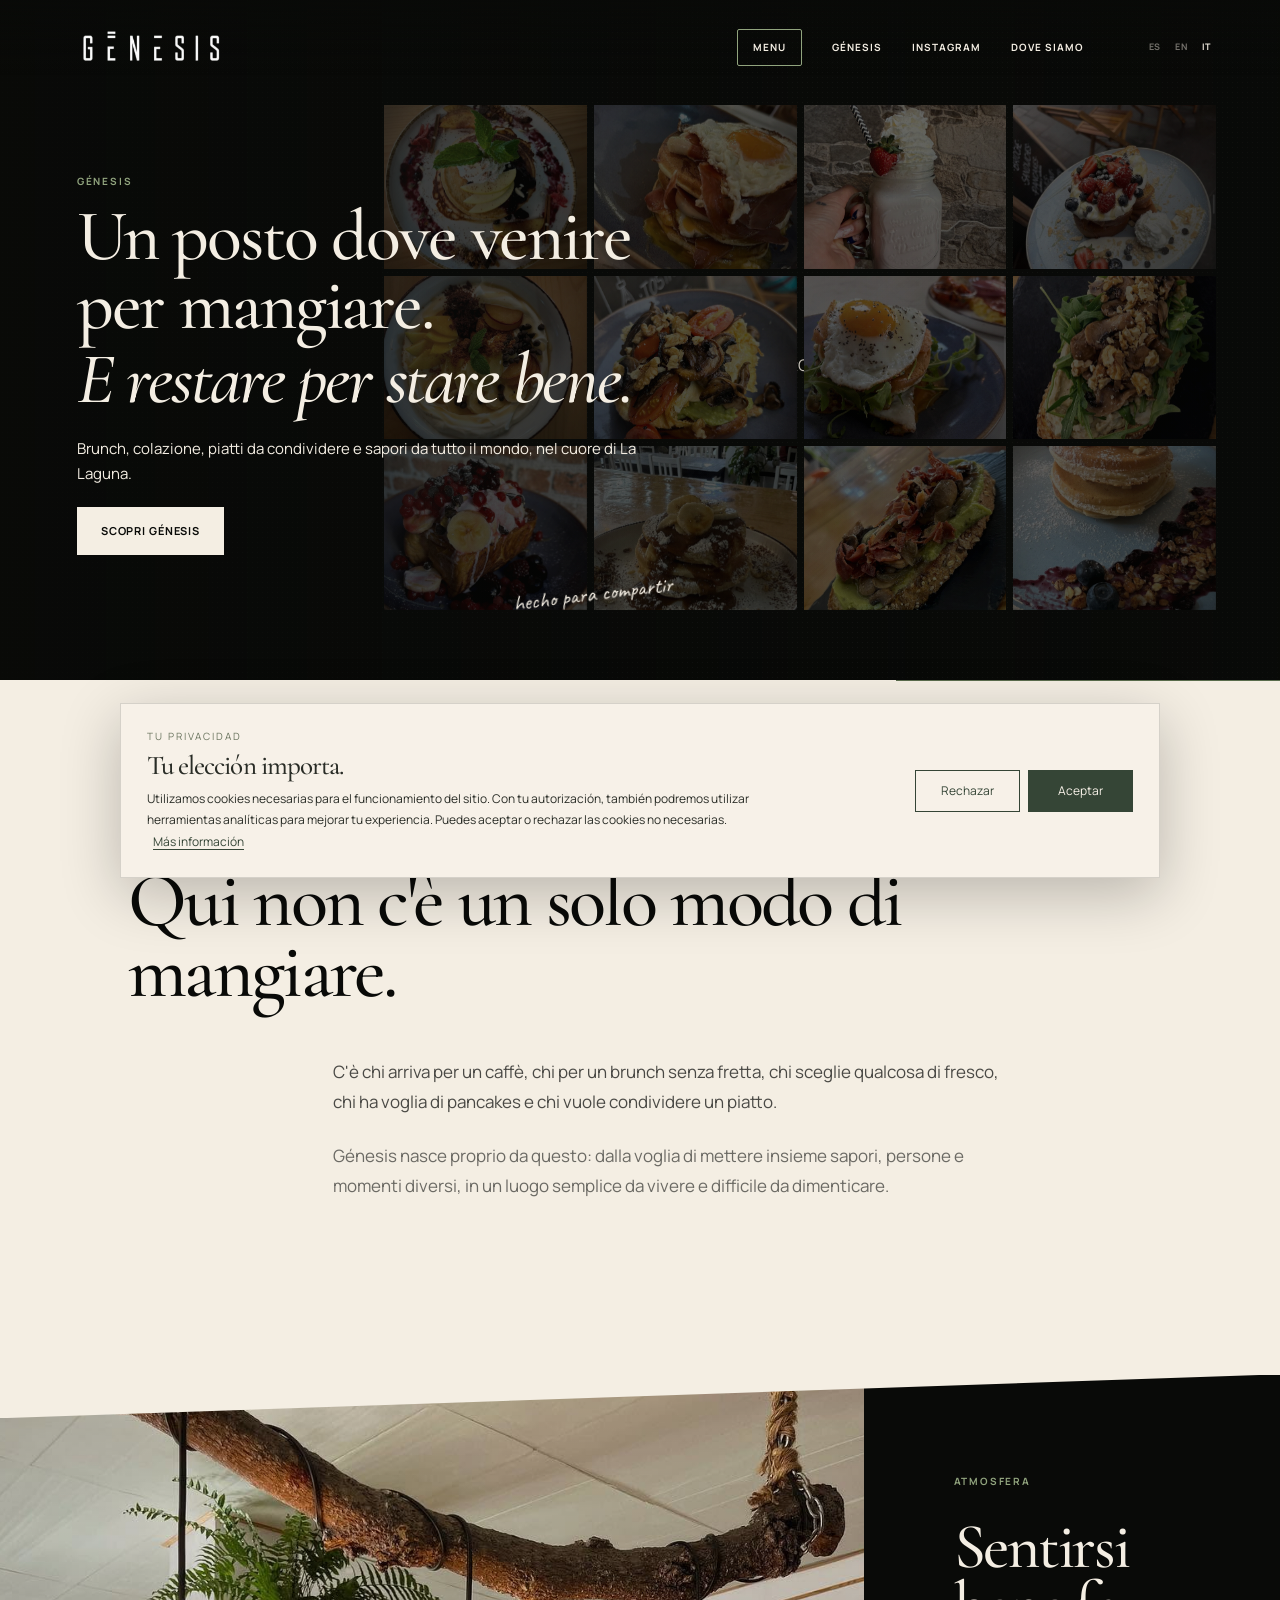
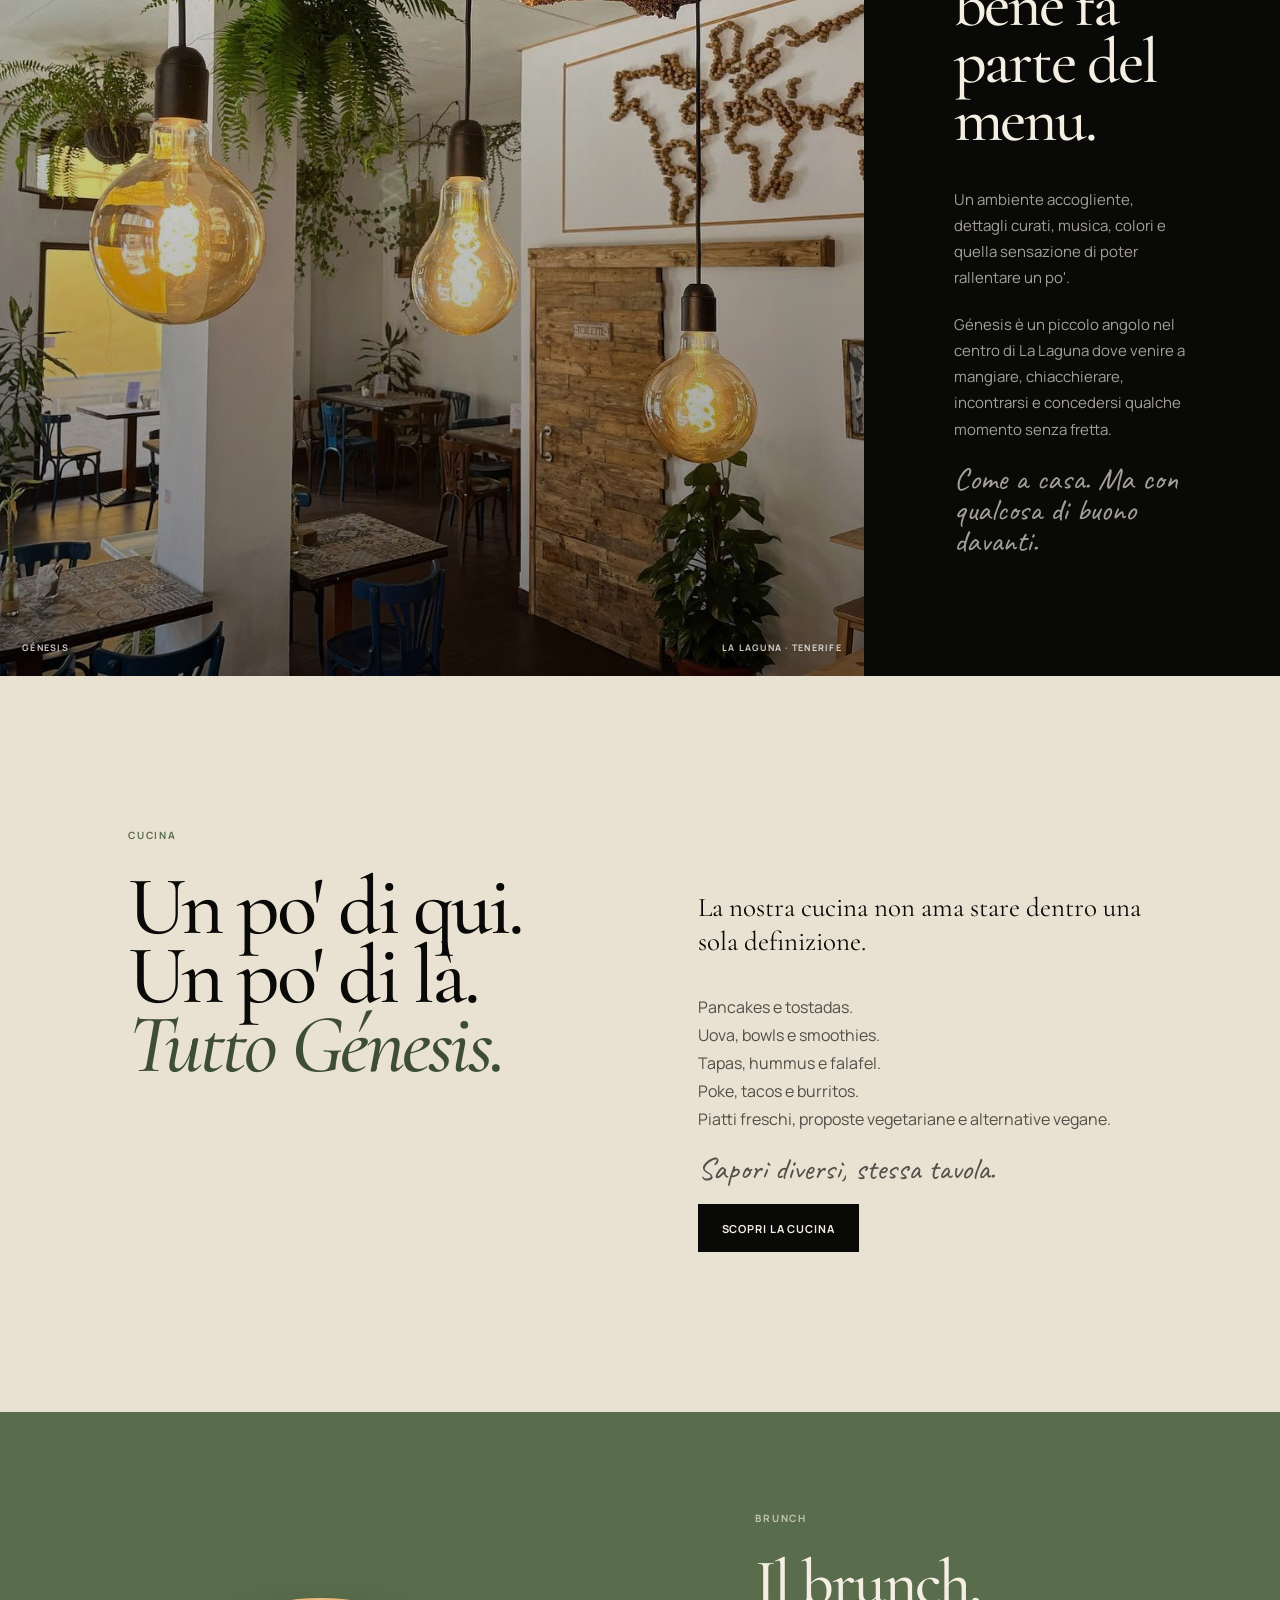
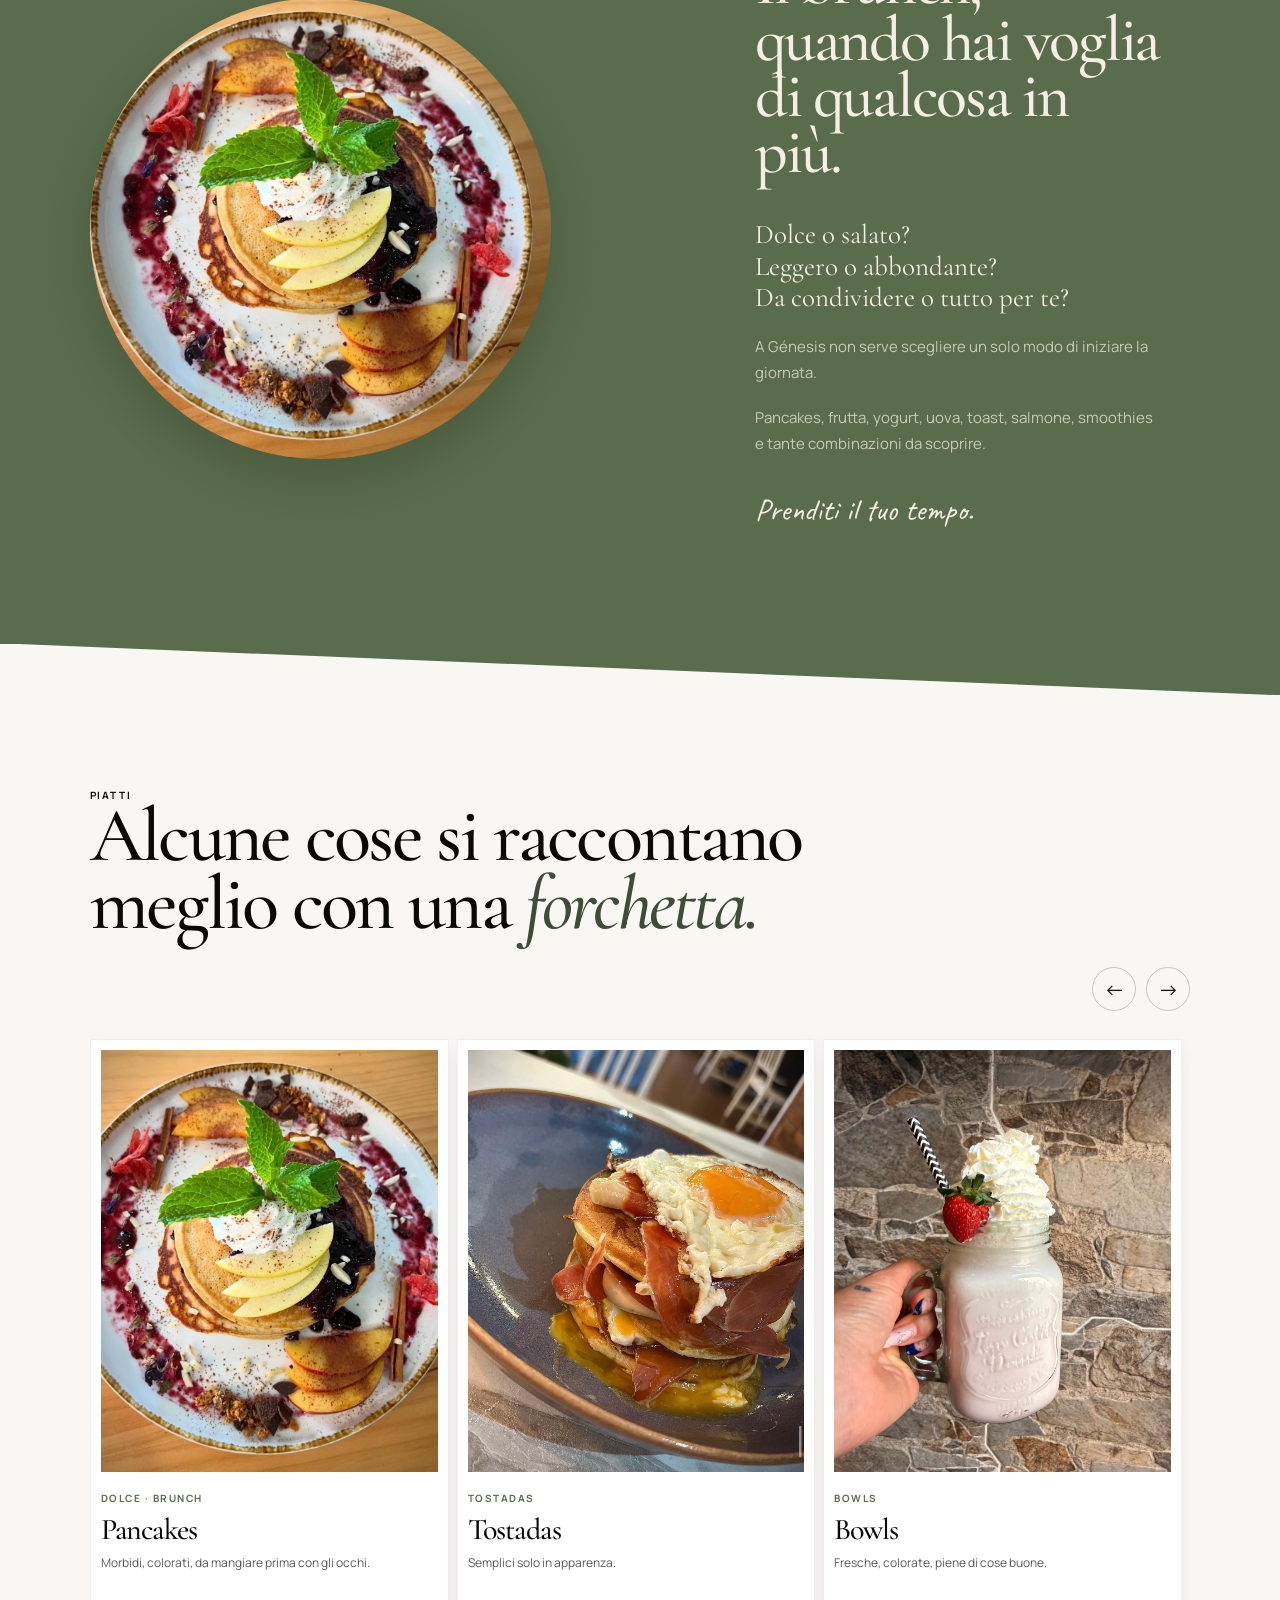
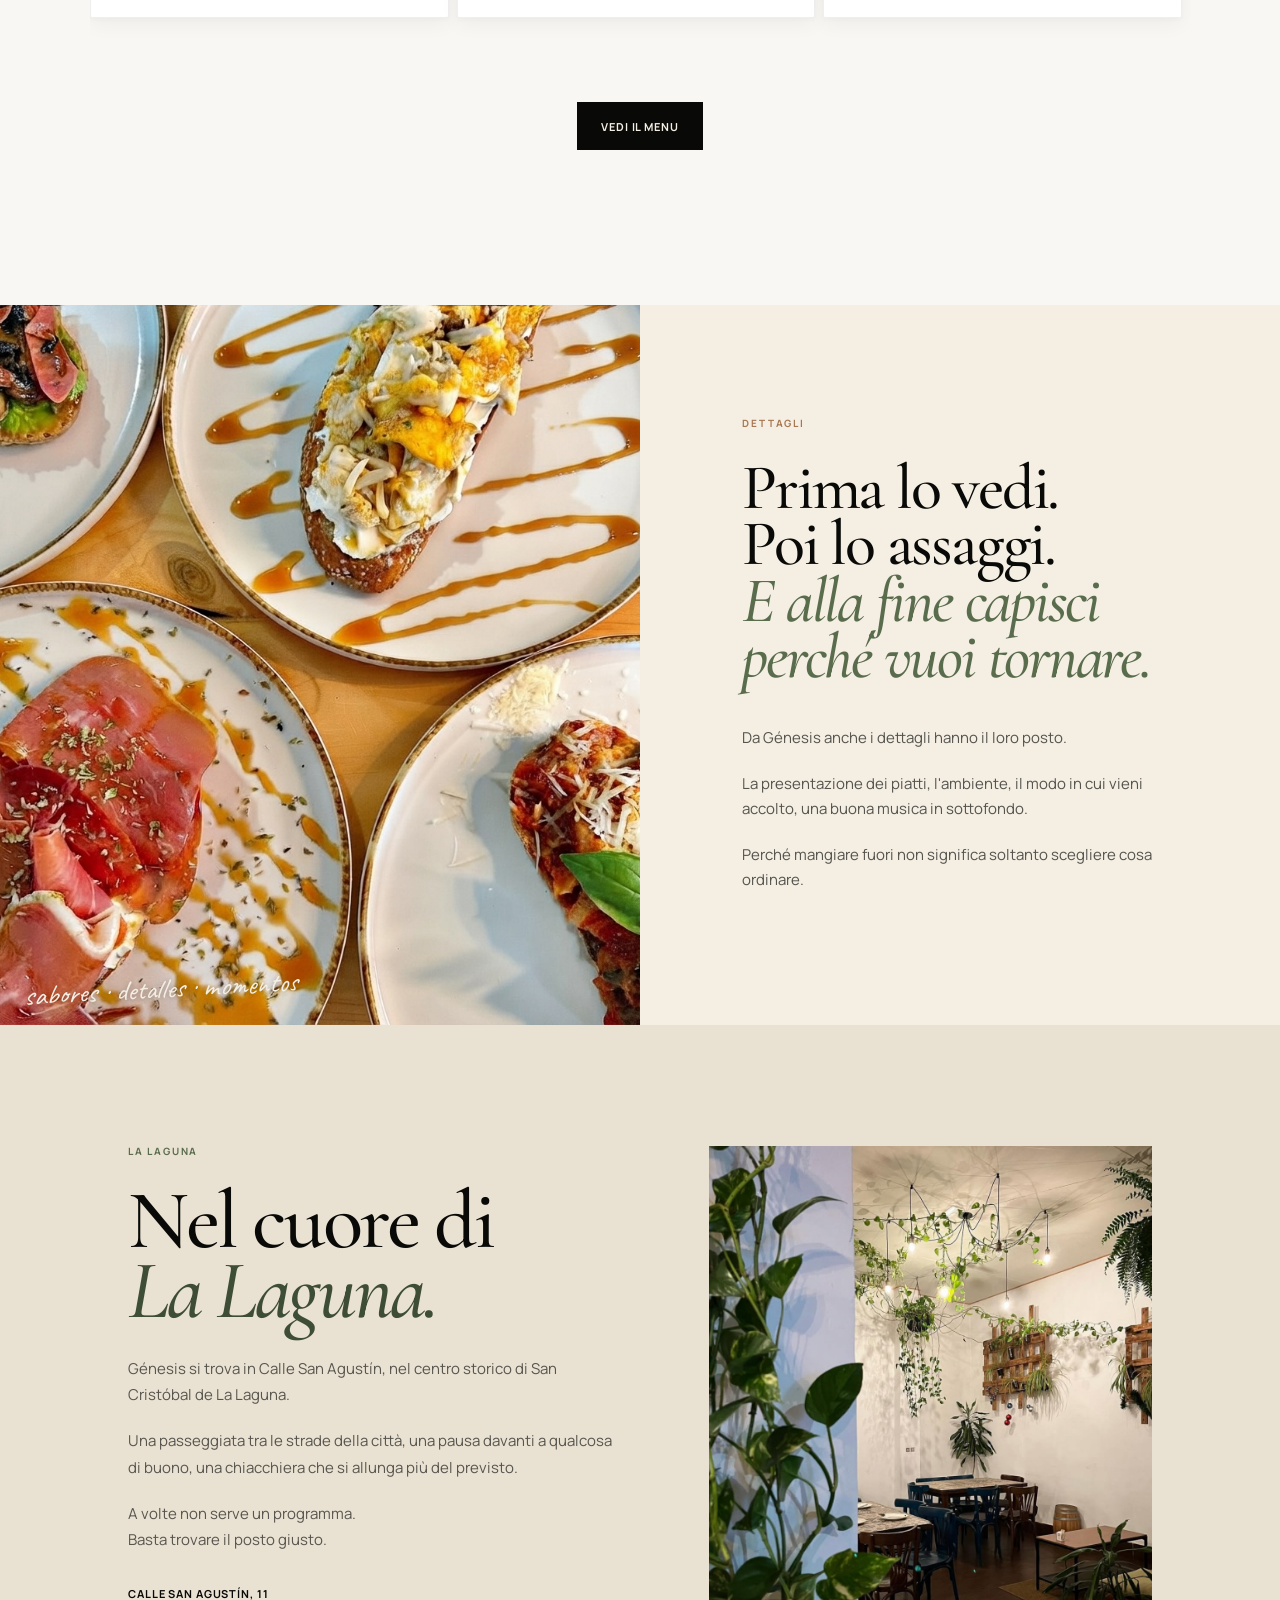
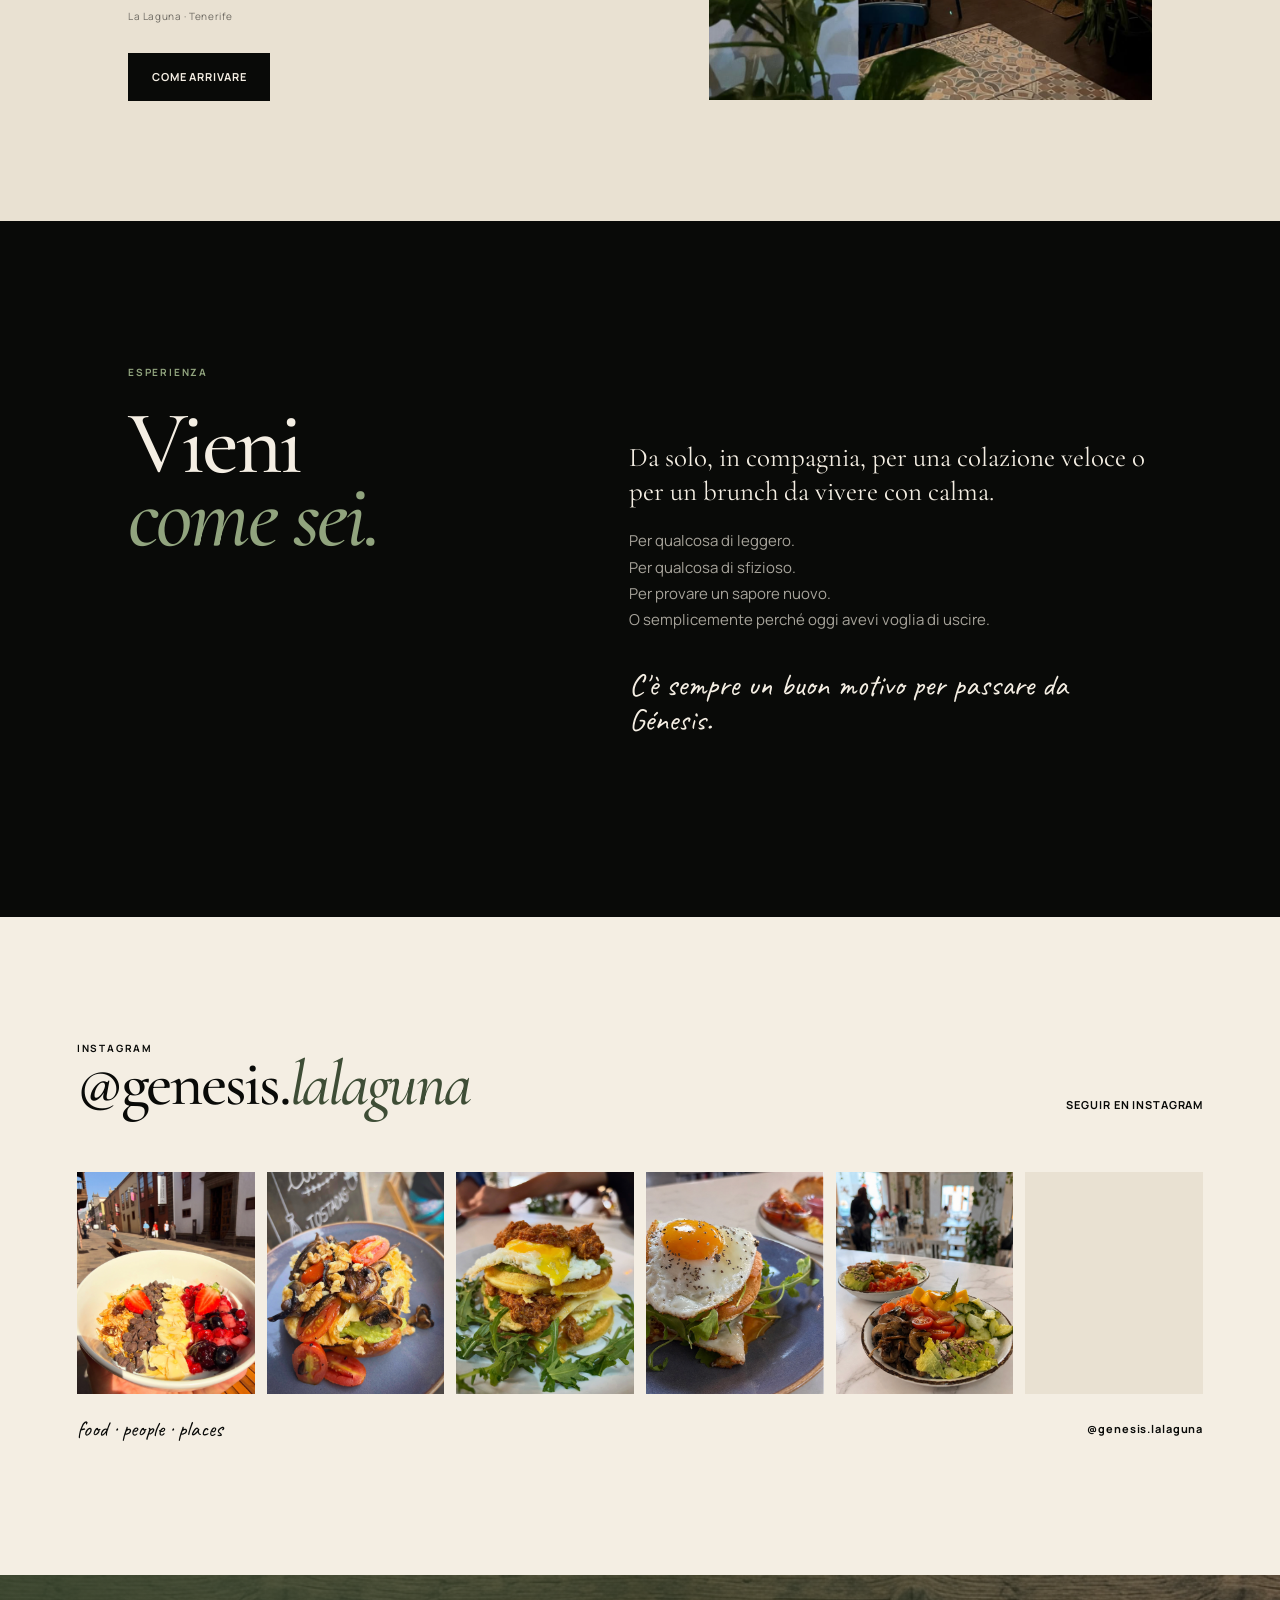
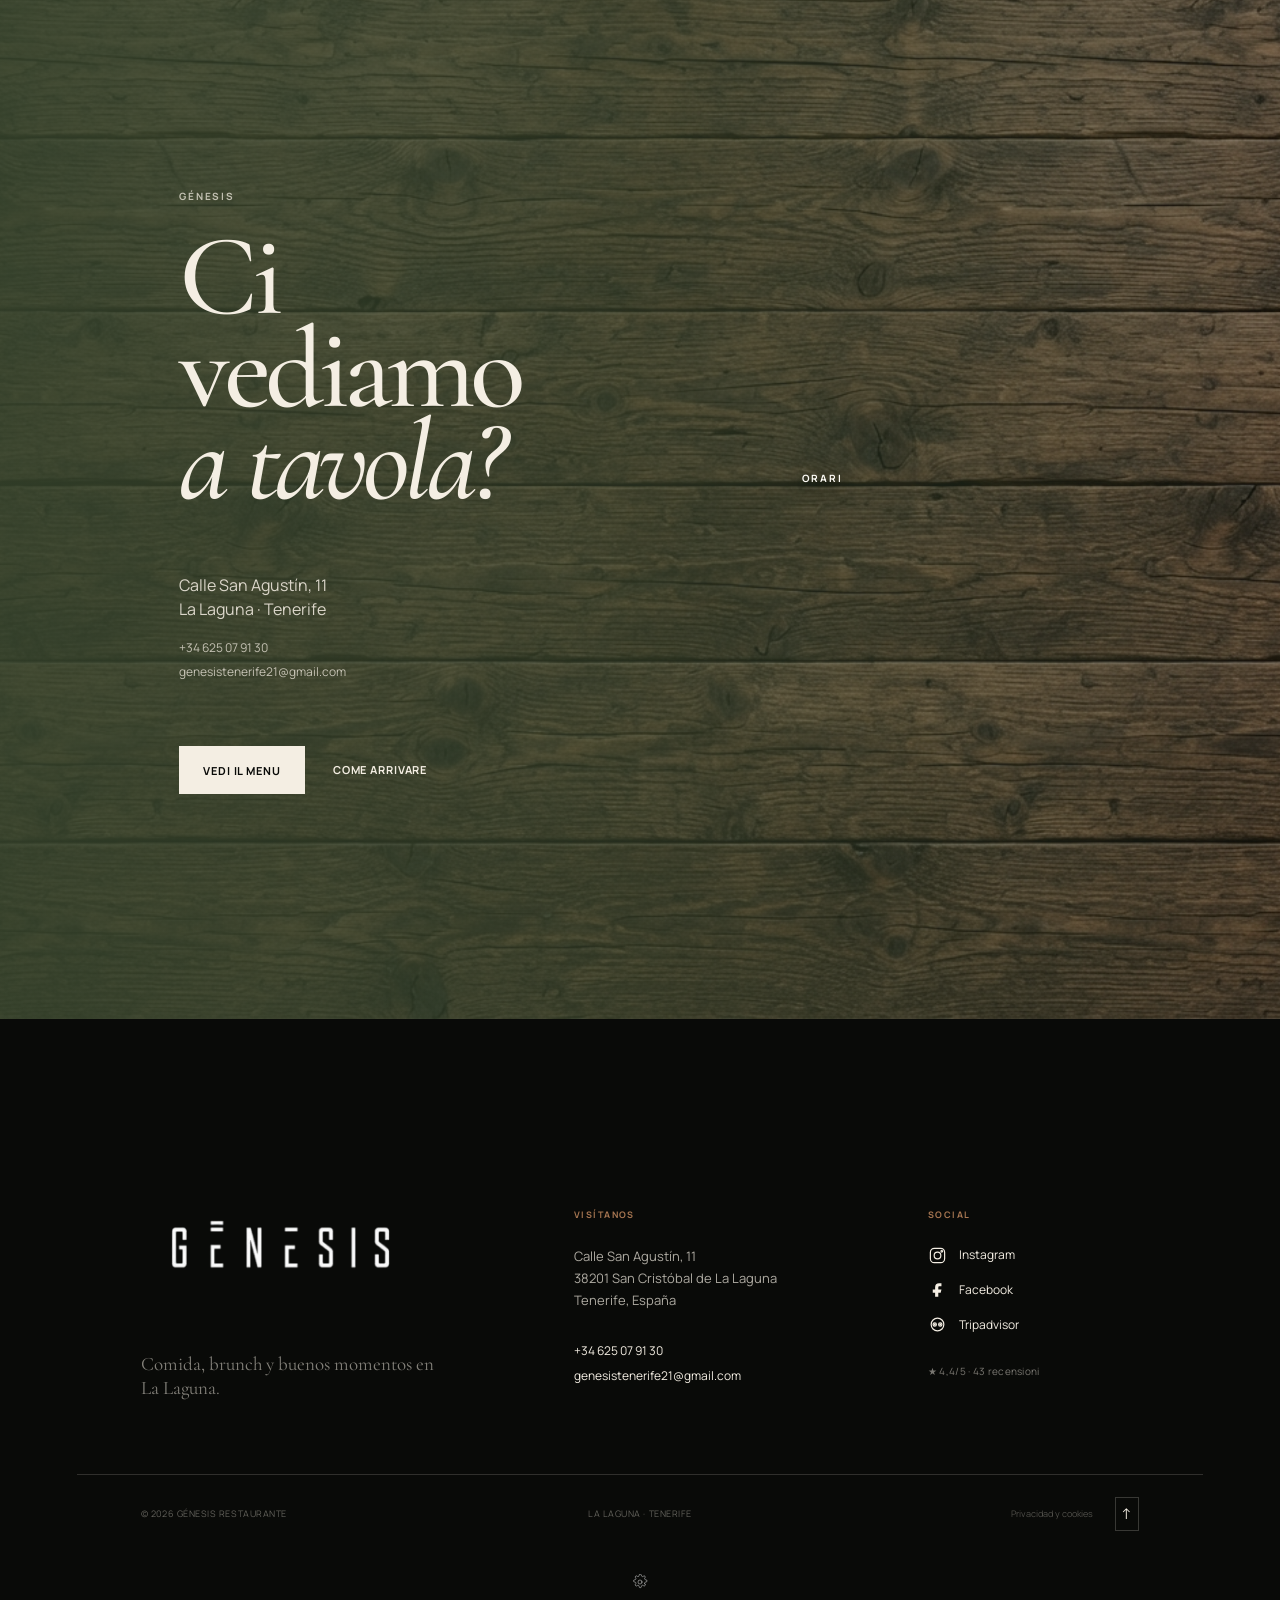
==== commit 8d56a7c5: "Add files via upload" ====
--- a/index.html
+++ b/index.html
@@ -1180,7 +1180,7 @@
           Seguir en Instagram
         </span>
 
-        <b aria-hidden="true">↗</b>
+        
 
       </a>
 
@@ -1212,7 +1212,7 @@
         rel="noopener noreferrer"
         class="instagram-handle"
       >
-        @genesis.lalaguna ↗
+        @genesis.lalaguna
       </a>
 
     </div>
@@ -1292,7 +1292,7 @@
           rel="noopener noreferrer"
         >
           Come arrivare
-          <span aria-hidden="true">↗</span>
+          
         </a>
 
       </div>
--- a/css/mobile.css
+++ b/css/mobile.css
@@ -1,3 +1,6 @@
+@import url("https://fonts.googleapis.com/css2?family=Cormorant+Garamond:wght@400;500;600&family=Manrope:wght@400;500;600;700&display=swap");
+@import url("https://fonts.googleapis.com/css2?family=Caveat:wght@500;600&display=swap");
+
 /* =========================================================
    GÉNESIS RESTAURANTE
    MOBILE
@@ -543,24 +546,6 @@
    MONDO GÉNESIS — MOBILE
    ======================================================= */
 
-.intro-art {
-  position: absolute;
-  top: 5px;
-  right: -15px;
-  z-index: 1;
-  width: 300px;
-  pointer-events: none;
-  opacity: 0.5;
-  transform: rotate(12deg);
-}
-
-.intro-art img {
-  display: block;
-  width: 100%;
-  height: auto;
-}
-
-
   /* =======================================================
      ATMOSFERA
      ======================================================= */
@@ -1113,4 +1098,340 @@
     object-fit: cover;
     object-position: center;
   }
-}+}
+/* =======================================================
+   MENU — NASCONDI LE FRECCE DEL CAROSELLO SU MOBILE
+   ======================================================= */
+
+@media (max-width: 768px) {
+  .dish-carousel-controls {
+    display: none !important;
+  }
+}
+
+
+/* =========================================================
+   GÉNESIS — HERO MOBILE
+   Titolo editoriale in alto · Foto a tutto schermo · CTA in basso
+   ========================================================= */
+
+@media (max-width: 768px) {
+
+  #hero.hero {
+    position: relative !important;
+    isolation: isolate;
+    box-sizing: border-box;
+
+    width: 100%;
+    height: 100svh !important;
+    min-height: 620px !important;
+
+    margin: 0;
+    padding: 0 !important;
+    overflow: hidden !important;
+
+    background-color: #11110f;
+    background-image:
+      linear-gradient(
+        180deg,
+        rgba(12, 12, 11, 0.28) 0%,
+        rgba(12, 12, 11, 0.08) 30%,
+        rgba(12, 12, 11, 0.16) 52%,
+        rgba(12, 12, 11, 0.48) 78%,
+        rgba(12, 12, 11, 0.76) 100%
+      ),
+      url("../assets/images/Hero_mobile.png");
+
+    background-size: cover;
+    background-position: center;
+    background-repeat: no-repeat;
+  }
+
+
+/* =====================================================
+   GÉNESIS — MOBILE HERO / ART DIRECTION
+   Desktop invariato
+   ===================================================== */
+@media (max-width: 768px) {
+  #hero.hero {
+    position: relative !important;
+    min-height: 100svh !important;
+    height: 100svh !important;
+    overflow: hidden !important;
+    background-image:
+      linear-gradient(
+        180deg,
+        rgba(8, 10, 9, .30) 0%,
+        rgba(8, 10, 9, .12) 24%,
+        rgba(8, 10, 9, .35) 57%,
+        rgba(8, 10, 9, .80) 100%
+      ),
+      url("../assets/images/Hero_mobile.png") !important;
+    background-size: cover !important;
+    background-position: center center !important;
+  }
+
+  #hero .hero-tiles,
+  #hero .hero-noise,
+  #hero .hero-copy > .eyebrow,
+  #hero .hero-bottom {
+    display: none !important;
+  }
+
+  #hero .hero-note {
+    position: absolute !important;
+    z-index: 9 !important;
+    left: 50% !important;
+    right: auto !important;
+    bottom: calc(94px + env(safe-area-inset-bottom)) !important;
+    display: block !important;
+    visibility: visible !important;
+    opacity: 1 !important;
+    margin: 0 !important;
+    color: #f5f1ea !important;
+    font-size: 23px !important;
+    line-height: 1.15 !important;
+    white-space: nowrap !important;
+    text-align: center !important;
+    transform: translateX(-50%) rotate(-5deg) !important;
+    pointer-events: none;
+}
+
+  #hero .hero-copy {
+    position: absolute !important;
+    inset: 0 !important;
+    z-index: 2 !important;
+    display: flex !important;
+    flex-direction: column !important;
+    align-items: flex-start !important;
+    justify-content: flex-start !important;
+    width: 100% !important;
+    max-width: none !important;
+    margin: 0 !important;
+    padding: calc(92px + env(safe-area-inset-top)) 25px 112px !important;
+    text-align: left !important;
+    box-sizing: border-box !important;
+  }
+
+  #hero .hero-copy h1,
+  #hero h1 {
+    max-width: 360px !important;
+    margin: 0 0 19px !important;
+    color: #f7f1e8 !important;
+    font-family: "Cormorant Garamond", Georgia, serif !important;
+    font-size: clamp(45px, 12vw, 59px) !important;
+    font-weight: 400 !important;
+    font-style: normal !important;
+    line-height: .91 !important;
+    letter-spacing: -.045em !important;
+    text-transform: none !important;
+    text-wrap: balance !important;
+    text-shadow: 0 2px 24px rgba(0, 0, 0, .16) !important;
+  }
+
+  #hero h1 span {
+    display: block !important;
+    font-family: "Cormorant Garamond", Georgia, serif !important;
+    font-weight: 400 !important;
+    letter-spacing: -.045em !important;
+  }
+
+  #hero h1 .hero-title-main {
+    margin-bottom: 3px !important;
+  }
+
+  #hero h1 .hero-title-accent {
+    color: #f7f1e8 !important;
+    font-weight: 500 !important;
+  }
+
+  #hero .hero-text {
+    max-width: 300px !important;
+    margin: 0 !important;
+    color: rgba(247, 241, 232, .91) !important;
+    font-family: "Manrope", Arial, sans-serif !important;
+    font-size: 12.5px !important;
+    font-weight: 400 !important;
+    line-height: 1.75 !important;
+    letter-spacing: .005em !important;
+    text-wrap: pretty !important;
+    text-shadow: 0 1px 12px rgba(0, 0, 0, .28) !important;
+  }
+
+  #hero .hero-actions {
+    position: absolute !important;
+    left: 25px !important;
+    right: 25px !important;
+    bottom: calc(27px + env(safe-area-inset-bottom)) !important;
+    z-index: 5 !important;
+    display: flex !important;
+    justify-content: center !important;
+    align-items: center !important;
+    width: auto !important;
+    margin: 0 !important;
+  }
+
+  #hero .hero-actions a,
+  #hero .hero-actions button {
+    display: inline-flex !important;
+    justify-content: center !important;
+    align-items: center !important;
+    width: 100% !important;
+    max-width: 330px !important;
+    min-height: 54px !important;
+    padding: 0 26px !important;
+    border: 1px solid rgba(247, 241, 232, .75) !important;
+    border-radius: 2px !important;
+    background: #f7f1e8 !important;
+    color: #171b17 !important;
+    font-family: "Manrope", Arial, sans-serif !important;
+    font-size: 10px !important;
+    font-weight: 700 !important;
+    line-height: 1.2 !important;
+    letter-spacing: .13em !important;
+    text-align: center !important;
+    text-decoration: none !important;
+    text-transform: uppercase !important;
+    box-shadow: 0 8px 28px rgba(0, 0, 0, .16) !important;
+    transition: background-color .25s ease, color .25s ease !important;
+  }
+
+  #hero .hero-actions a:active,
+  #hero .hero-actions button:active {
+    background: #dce4d7 !important;
+    color: #171b17 !important;
+  }
+}
+
+@media (max-width: 380px) {
+  #hero .hero-copy {
+    padding-right: 21px !important;
+    padding-left: 21px !important;
+    padding-top: calc(83px + env(safe-area-inset-top)) !important;
+  }
+
+  #hero .hero-copy h1,
+  #hero h1 {
+    font-size: clamp(42px, 11.8vw, 49px) !important;
+  }
+
+  #hero .hero-text {
+    position: relative !important;
+    max-width: 330px !important;
+    margin: 0 !important;
+    padding: 18px 0 3px 21px !important;
+    border-left: 2px solid #a8b99b !important;
+    color: #f7f1e8 !important;
+    font-family: "Manrope", Arial, sans-serif !important;
+    font-size: 15px !important;
+    font-weight: 400 !important;
+    line-height: 1.8 !important;
+    letter-spacing: -.025em !important;
+    text-wrap: pretty !important;
+    text-shadow: 0 2px 18px rgba(0, 0, 0, .42) !important;
+  }
+
+
+  #hero .hero-text::before {
+    content: "A TAVOLA, SENZA FRETTA";
+    display: block;
+    margin: 0 0 10px;
+    color: #c1cfb5;
+    font-family: "Manrope", Arial, sans-serif;
+    font-size: 9px;
+    font-weight: 700;
+    line-height: 1.5;
+    letter-spacing: .19em;
+  }
+
+  #hero .hero-actions {
+    left: 21px !important;
+    right: 21px !important;
+  }
+}
+
+
+@media (max-width: 380px) {
+  #hero .hero-text {
+    max-width: 290px !important;
+    padding-left: 16px !important;
+    font-size: 13.5px !important;
+    line-height: 1.72 !important;
+  
+    border-left: 2px solid #a8b59a !important;
+    padding-left: 14px !important;
+    box-sizing: border-box;}
+
+  #hero .hero-text::before {
+    font-size: 8px;
+    letter-spacing: .15em;
+  }
+}
+
+/* RIPRISTINO LINEA SALVIA DEL PARAGRAFO HERO MOBILE */
+@media (max-width: 767px) {
+  #hero .hero-copy .hero-text {
+    border-left: 2px solid #a8b59a !important;
+    padding-left: 14px !important;
+    box-sizing: border-box !important;
+  }
+}
+
+/* Carosello piatti: frecce nascoste solo su mobile */
+@media (max-width: 768px) {
+  .dish-carousel-controls {
+    display: none !important;
+  }
+}
+
+
+/* CORREZIONE HERO MOBILE SPAGNOLO */
+@media (max-width: 768px) {
+  html[lang="es"] #hero .hero-copy h1,
+  html[lang="es"] #hero h1 {
+    width: 100% !important;
+    max-width: none !important;
+    font-size: clamp(40px, 10.5vw, 49px) !important;
+    line-height: 0.98 !important;
+    letter-spacing: -0.04em !important;
+    text-wrap: balance !important;
+  }
+
+  html[lang="es"] #hero .hero-text {
+    width: 100% !important;
+    max-width: none !important;
+    box-sizing: border-box !important;
+    font-size: 13px !important;
+    line-height: 1.55 !important;
+    letter-spacing: -0.015em !important;
+    text-wrap: pretty !important;
+  }
+}
+
+@media (max-width: 380px) {
+  html[lang="es"] #hero .hero-copy h1,
+  html[lang="es"] #hero h1 {
+    font-size: 39px !important;
+    line-height: 1 !important;
+  }
+
+  html[lang="es"] #hero .hero-text {
+    max-width: none !important;
+    padding: 14px 0 3px 14px !important;
+    font-size: 13px !important;
+    line-height: 1.55 !important;
+  }
+}
+
+
+/* CORREZIONE FINALE DESCRIZIONE HERO SPAGNOLO */
+@media (max-width: 768px) {
+  html[lang="es"] #hero .hero-copy .hero-text {
+    width: 100% !important;
+    max-width: 310px !important;
+    font-size: 14px !important;
+    line-height: 1.7 !important;
+    letter-spacing: 0 !important;
+    text-wrap: pretty !important;
+  }
+}
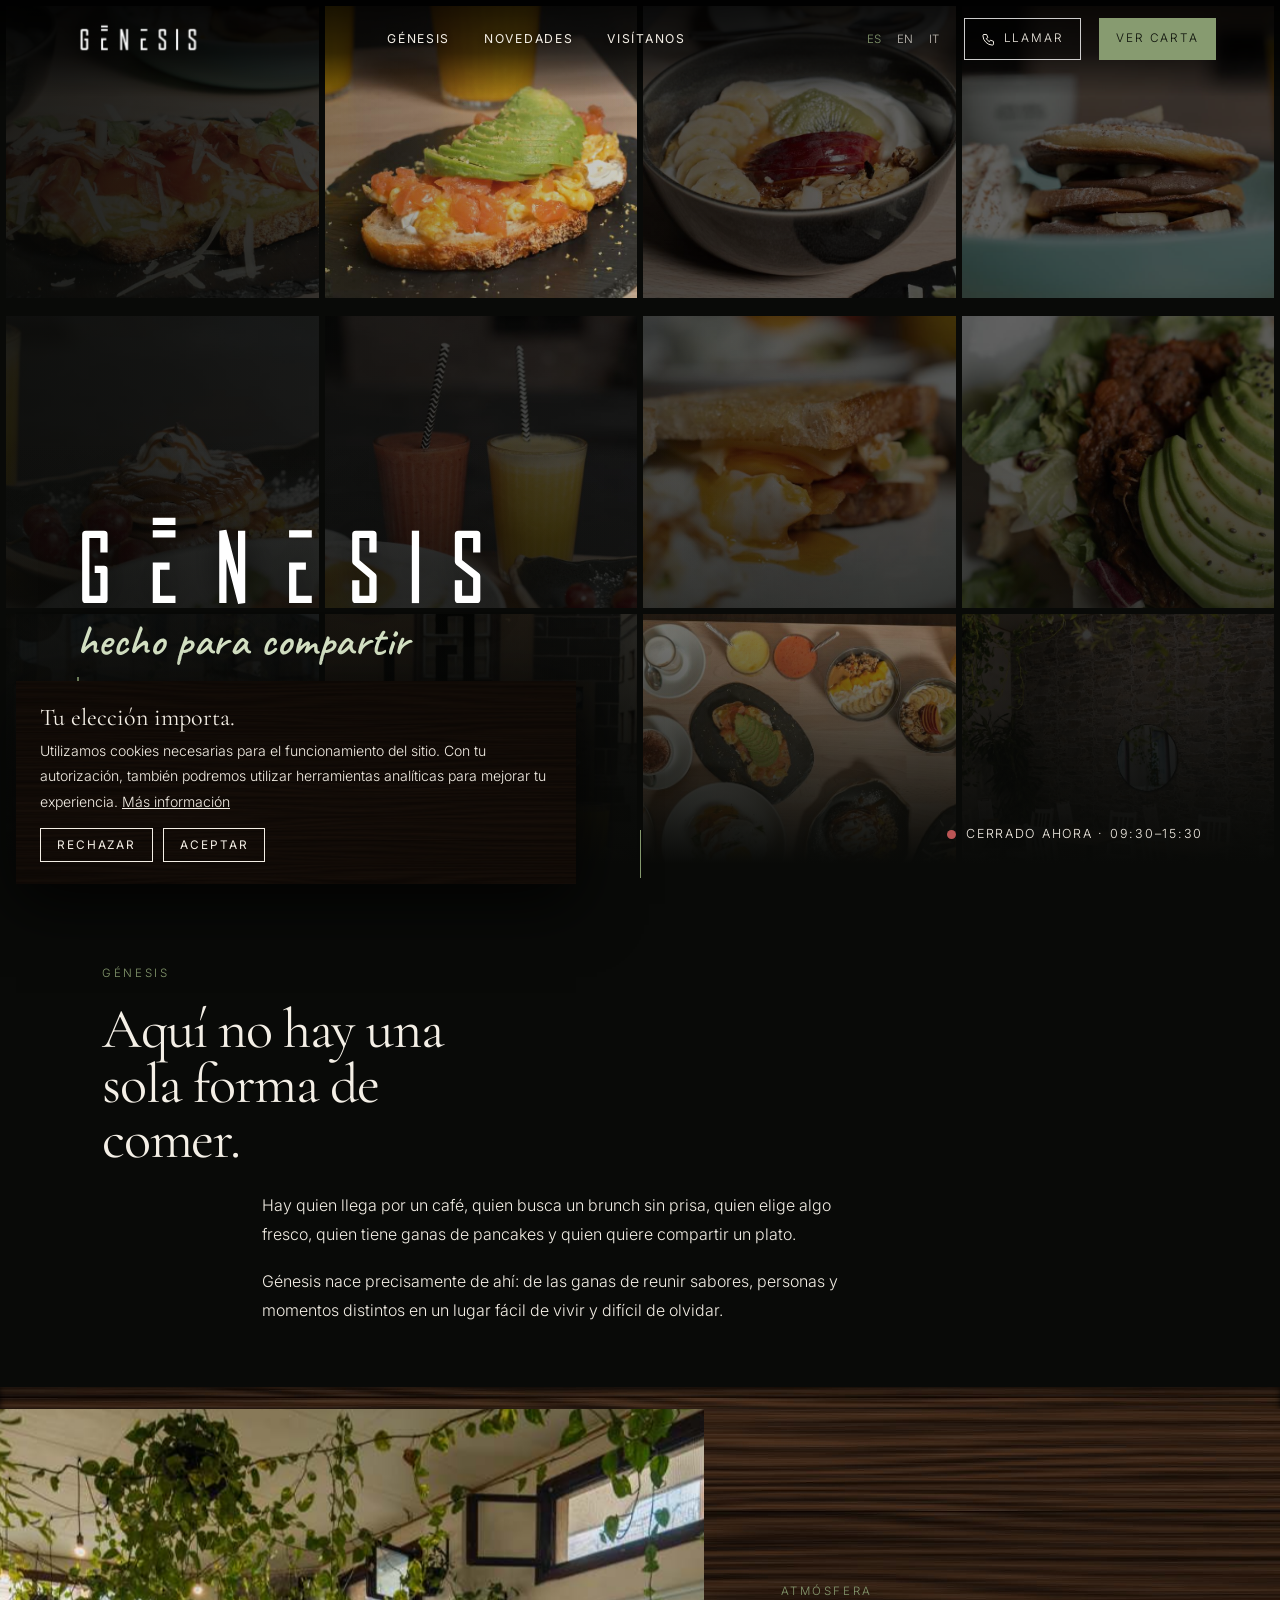
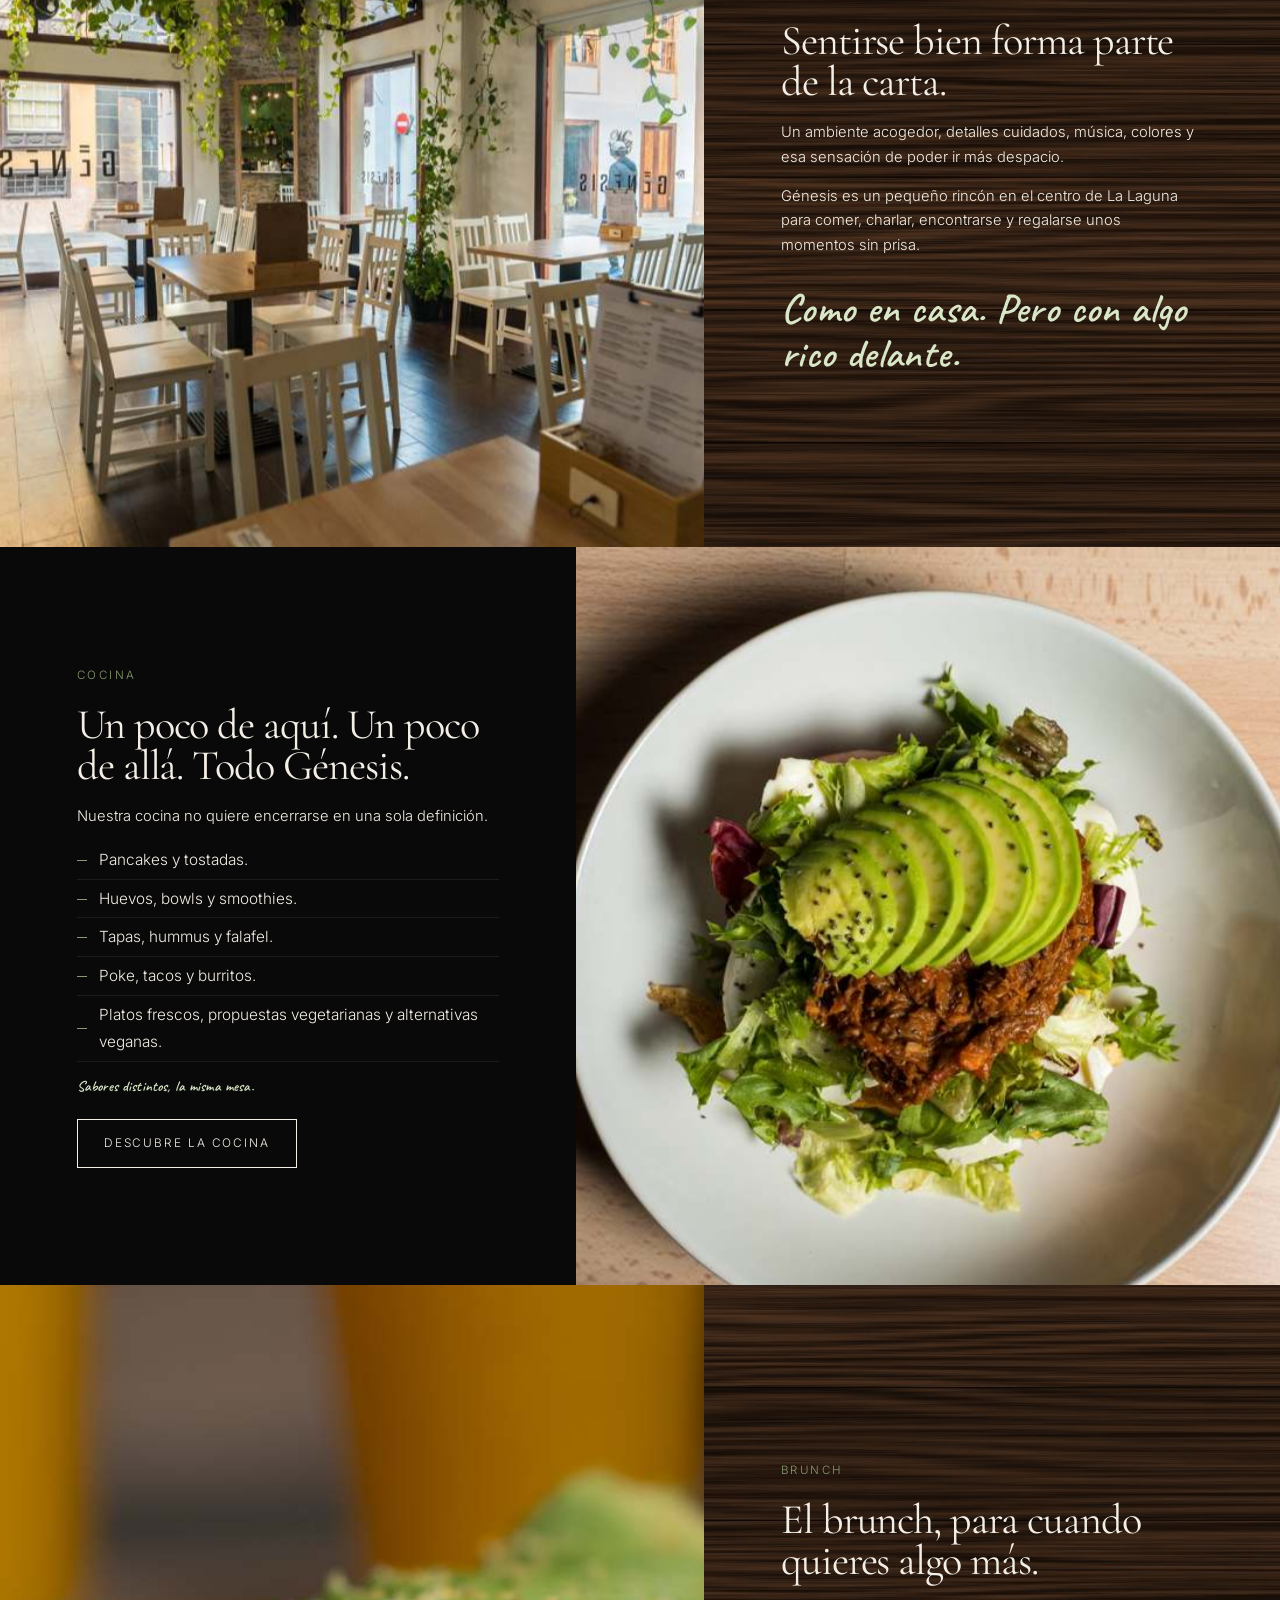
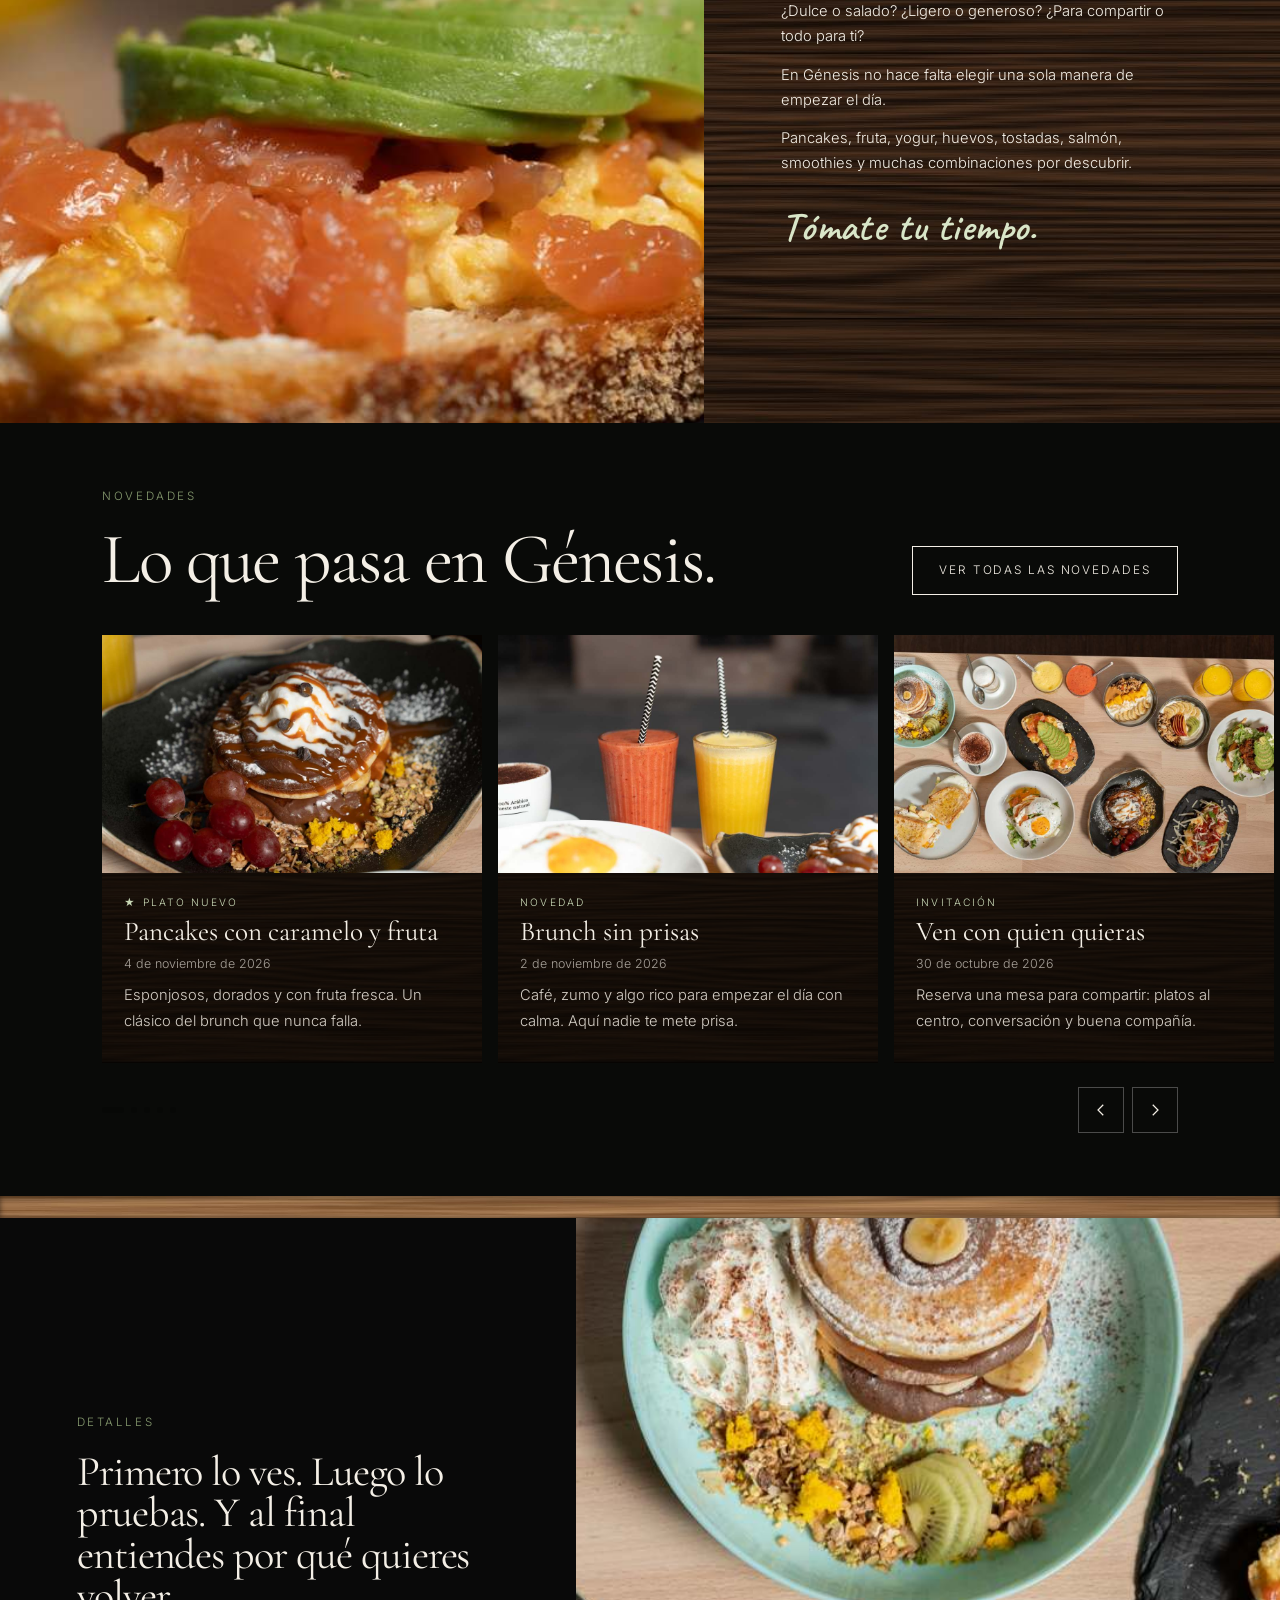
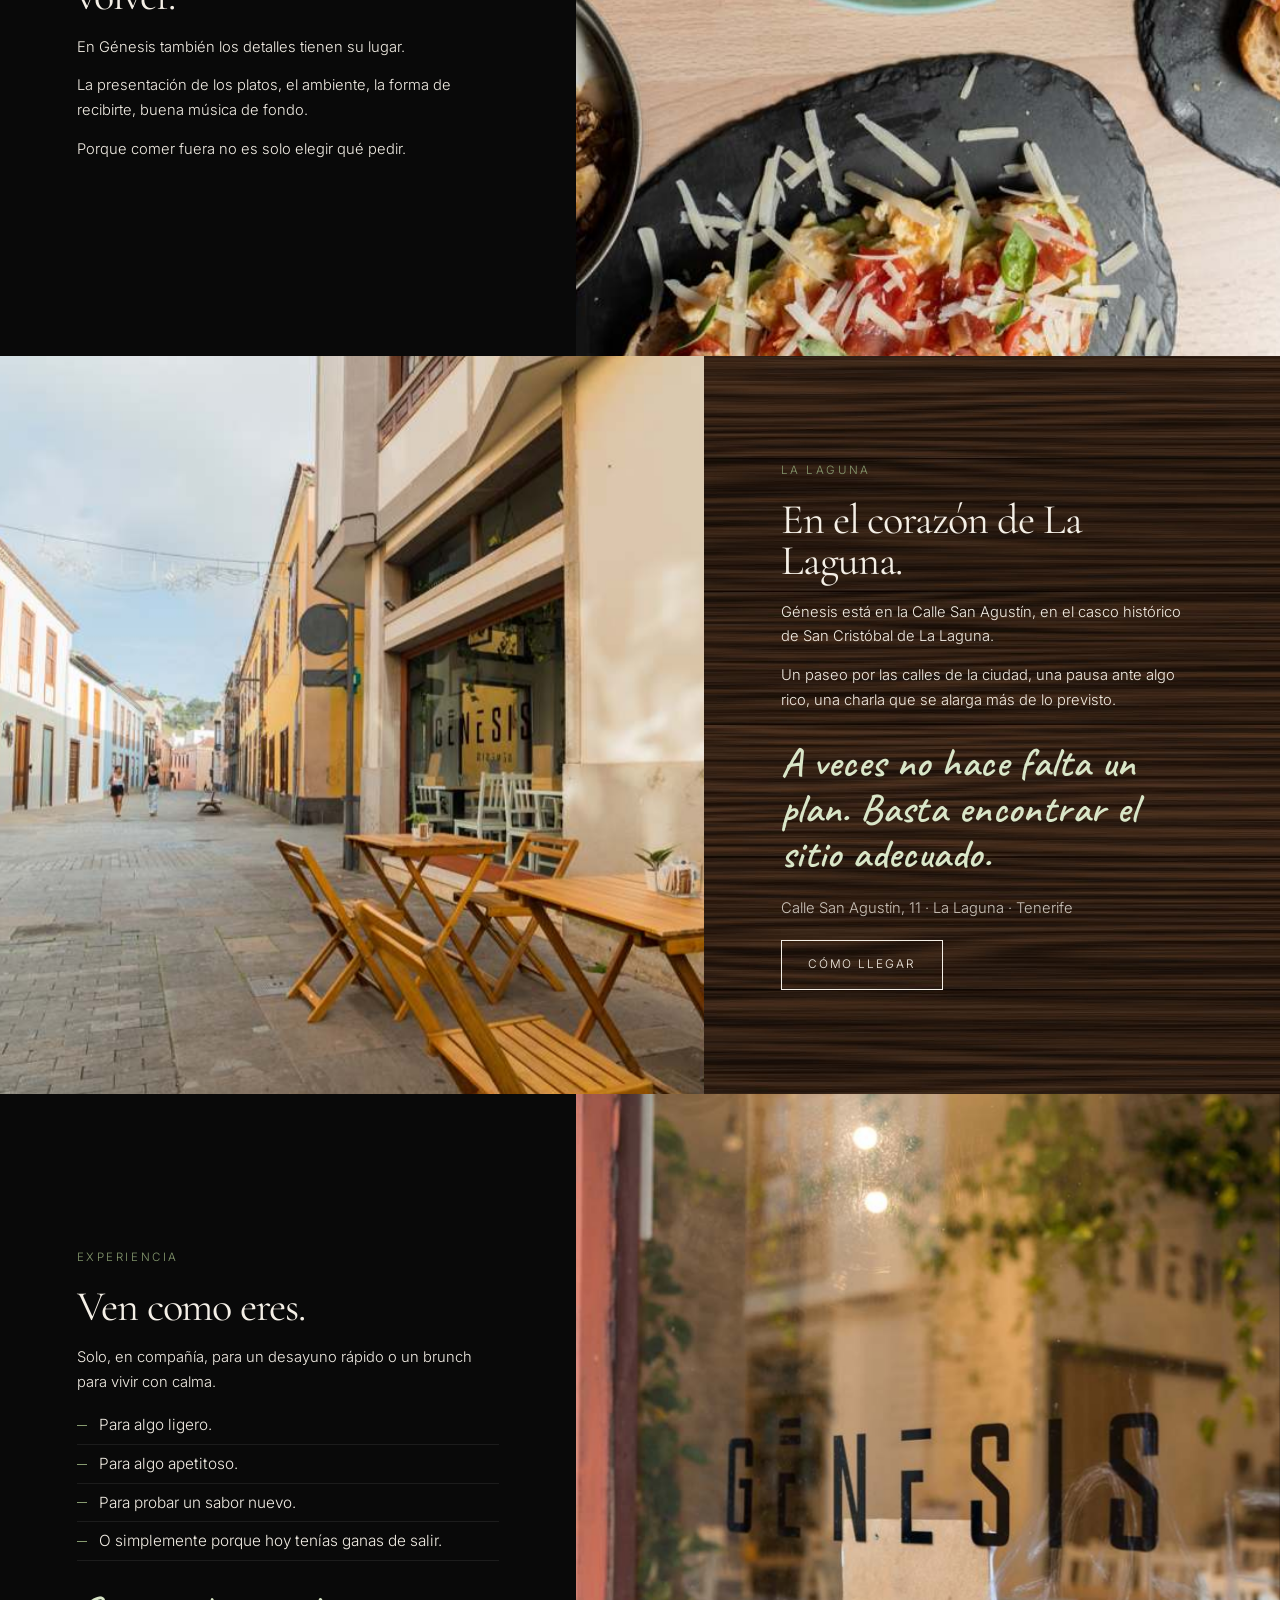
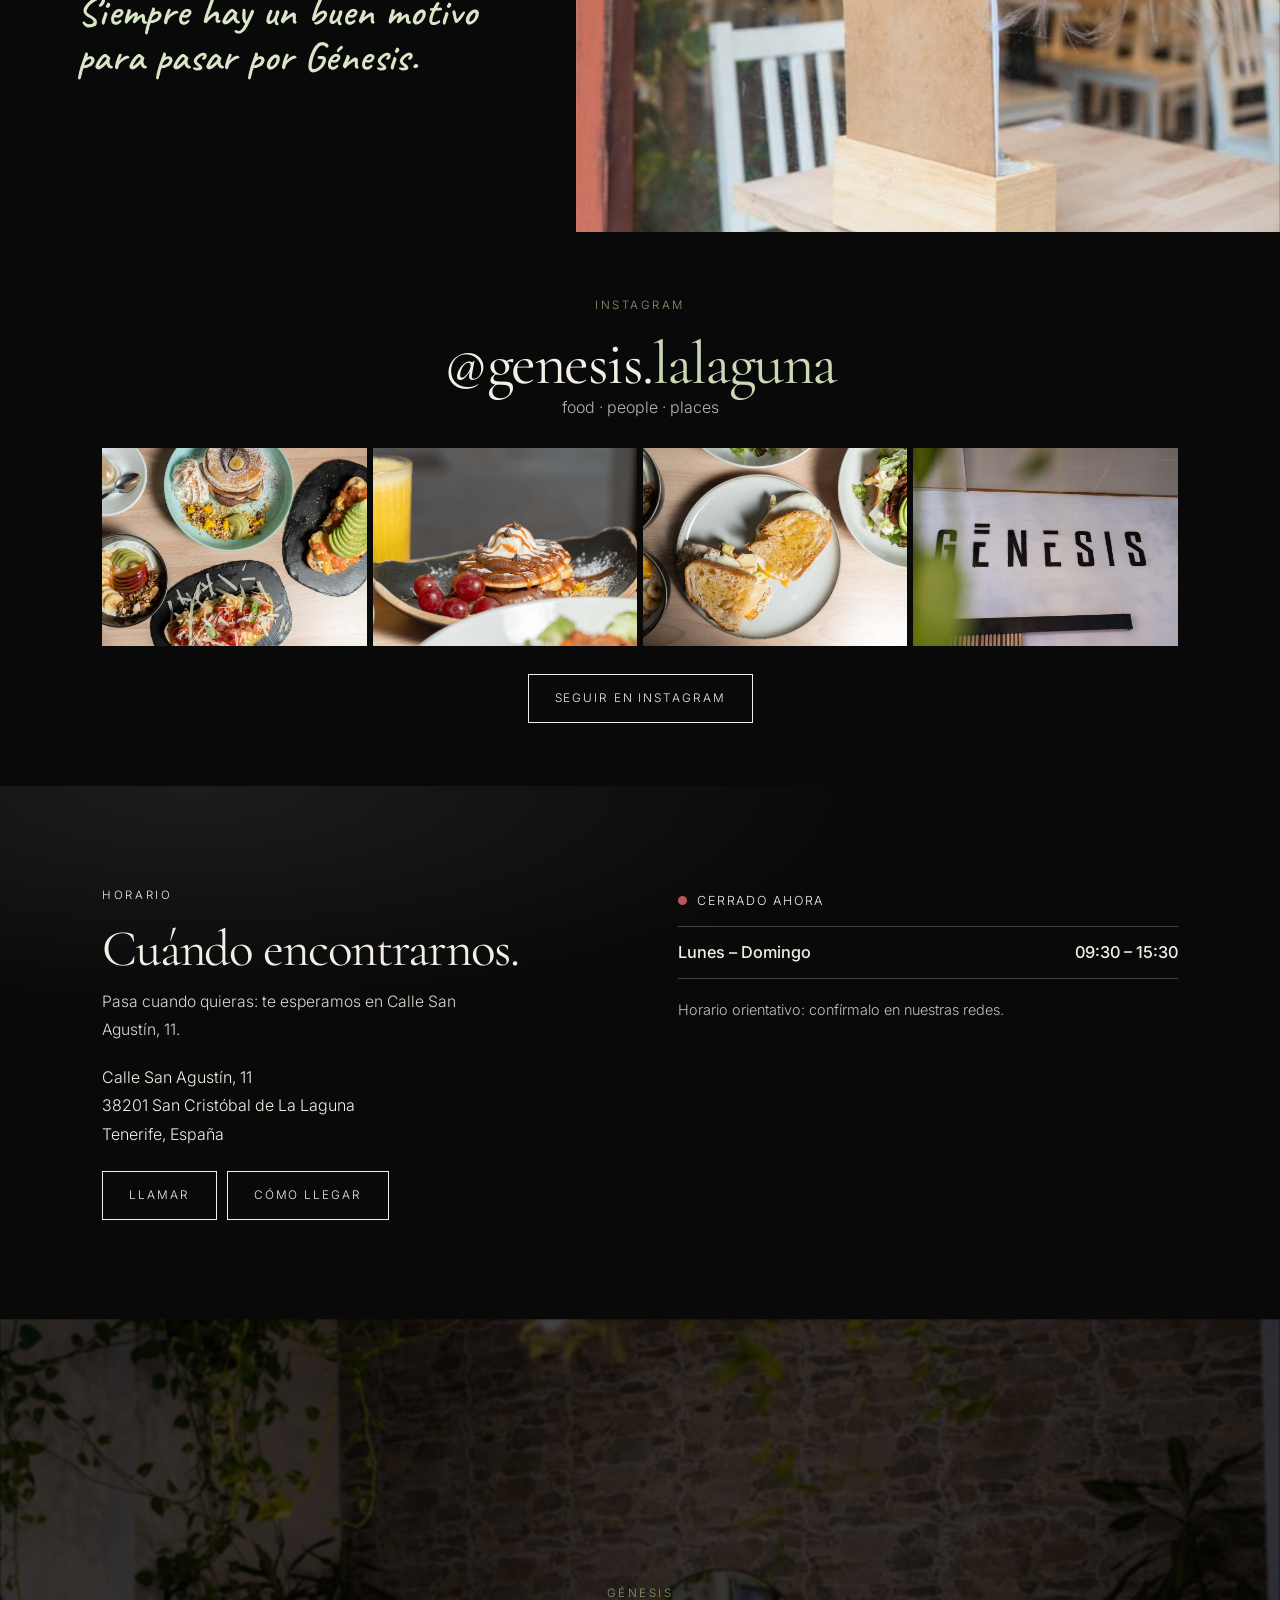
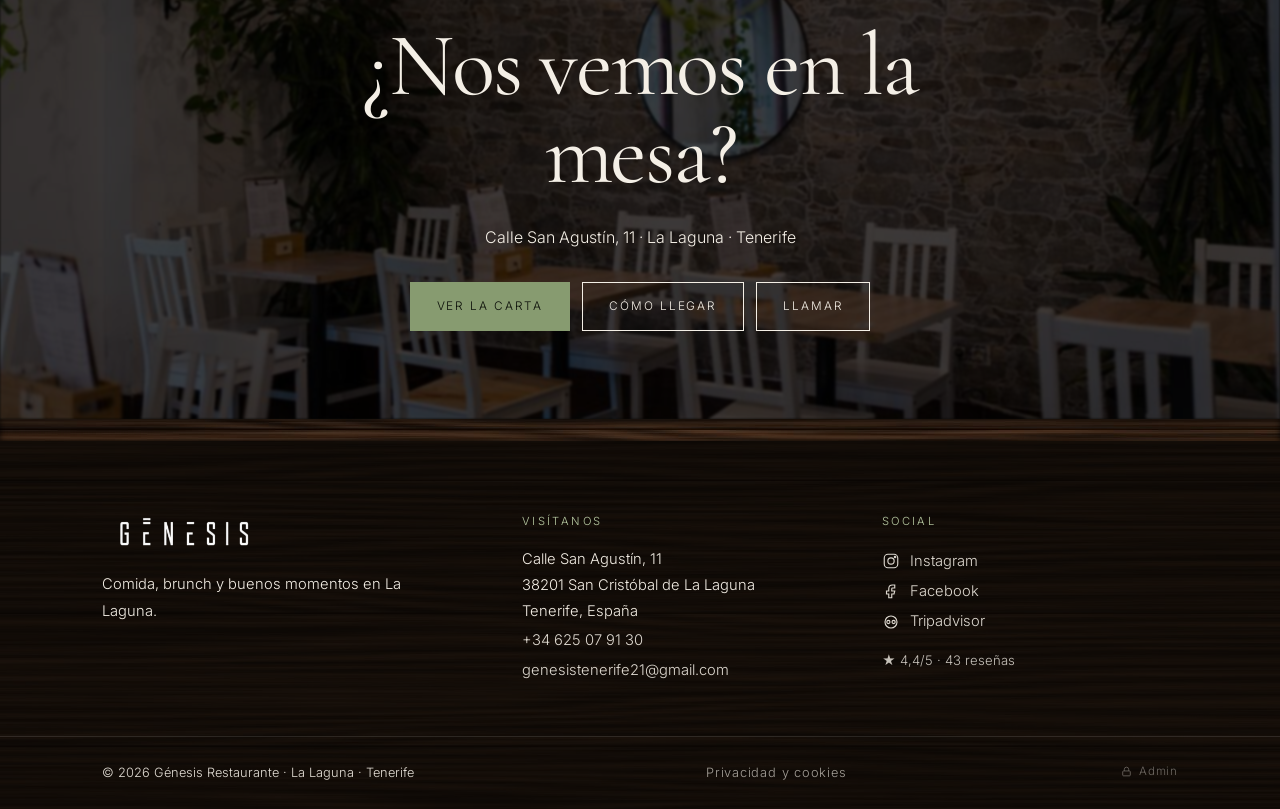
==== commit 16cb3d58: "Add files via upload" ====
--- a/index.html
+++ b/index.html
@@ -1,2024 +1,81 @@
 <!doctype html>
-<html lang="es">
+<html lang="es"><head>
+<meta charset="utf-8"><meta name="viewport" content="width=device-width,initial-scale=1,viewport-fit=cover">
+<title>Génesis Restaurante · La Laguna, Tenerife</title>
+<meta name="description" content="Génesis: brunch, desayunos, platos para compartir y sabores del mundo en el corazón de La Laguna, Tenerife.">
+<meta name="theme-color" content="#090a08">
+<link rel="icon" href="immagini/logo/logo-generis.png">
+<link rel="preconnect" href="https://fonts.googleapis.com"><link rel="preconnect" href="https://fonts.gstatic.com" crossorigin>
+<link href="https://fonts.googleapis.com/css2?family=Caveat:wght@500;600&family=Cormorant+Garamond:ital,wght@0,400;0,500;1,400&family=Inter:wght@300;400;500&display=swap" rel="stylesheet">
+<link rel="stylesheet" href="css/site.css">
+<script type="application/ld+json">{"@context":"https://schema.org","@type":"Restaurant","name":"Génesis Restaurante","telephone":"+34625079130","email":"genesistenerife21@gmail.com","address":{"@type":"PostalAddress","streetAddress":"Calle San Agustín 11","postalCode":"38201","addressLocality":"San Cristóbal de La Laguna","addressRegion":"Tenerife","addressCountry":"ES"},"servesCuisine":["Brunch","Mediterránea"],"hasMenu":"menu.html","sameAs":["https://www.instagram.com/genesis.lalaguna/","https://www.facebook.com/GenesisTenerife/"]}</script>
+</head>
+<body id="top" data-page="home">
+<main id="main">
+  <section class="hero" id="hero" data-mode="mosaic">
+    <div class="tiles" id="hero-mosaic" aria-hidden="true"><div><img data-img="h1" alt="" ></div><div><img data-img="h2" alt="" ></div><div><img data-img="h3" alt="" ></div><div><img data-img="h4" alt="" ></div><div><img data-img="h5" alt="" ></div><div><img data-img="h6" alt="" ></div><div><img data-img="h7" alt="" loading=lazy></div><div><img data-img="h8" alt="" loading=lazy></div><div><img data-img="h9" alt="" loading=lazy></div><div><img data-img="h10" alt="" loading=lazy></div><div><img data-img="h11" alt="" loading=lazy></div><div><img data-img="h12" alt="" loading=lazy></div></div>
+    <div class="hero-single" id="hero-single" aria-hidden="true" hidden><img data-img="hs" alt=""><div class="glow" id="hero-glow"></div></div>
+    <div class="hc">
+     <h1 id="hero-title" class="hero-logo"><img src="immagini/logo/logo-genesis.svg" width="486" height="114" data-alt="immagini/logo/logo-genesis-2400.png|immagini/logo/logo-genesis.svg" alt="Génesis Restaurante" onerror="GEN.logoFail(this)"><span class="sr"></span></h1>
+      <span class="hero-tag hand" data-i="hero.tag"></span>
+      <p data-i="hero.p"></p>
+      <div class="row"><a class="btn fill" href="genesis.html" data-i="hero.b"></a><a class="btn" href="menu.html" data-i="nav.cta"></a></div>
+    </div>
+    <div class="hero-open" id="hero-open"></div>
+    <span class="scrollcue" aria-hidden="true"></span>
+  </section>
 
-<head>
-  <meta charset="utf-8">
-  <meta name="viewport" content="width=device-width, initial-scale=1">
+  <section class="s intro" id="intro"><span class="k r" data-i="intro.k"></span><h2 class="r" data-i="intro.t"></h2><p class="r" data-i="intro.p"></p><p class="r" data-i="intro.p2"></p></section>
+  <div class="plank"></div>
 
-  <title>Génesis Restaurante | Cocina, brunch y momentos en La Laguna</title>
+  <section class="s split wood-dark" id="atm">
+    <div class="im r"><img data-img="atm" alt="" loading="lazy"></div>
+    <div class="tx r"><span class="k" data-i="atm.k"></span><h2 data-i="atm.t"></h2><p data-i="atm.p"></p><p data-i="atm.p2"></p><div class="quote-line hand" data-i="atm.q"></div></div></section>
 
-  <meta
-    name="description"
-    content="Génesis Restaurante en La Laguna, Tenerife. Cocina mediterránea e internacional, desayunos, brunch, tapas y opciones vegetarianas y veganas."
-  >
+  <section class="s split rev alt" id="cucina">
+    <div class="im r"><img data-img="cuc" alt="" loading="lazy"></div>
+    <div class="tx r"><span class="k" data-i="cuc.k"></span><h2 data-i="cuc.t"></h2><p data-i="cuc.p"></p><ul class="ul" id="cuc-list"></ul><p class="hand" data-i="cuc.end"></p><a class="btn" href="menu.html" data-i="cuc.b"></a></div></section>
 
-  <meta name="robots" content="index,follow">
+  <section class="s split wood-dark" id="bru">
+    <div class="im r"><img data-img="bru" alt="" loading="lazy"></div>
+    <div class="tx r"><span class="k" data-i="bru.k"></span><h2 data-i="bru.t"></h2><p data-i="bru.p"></p><p data-i="bru.p2"></p><p data-i="bru.p3"></p><div class="quote-line hand" data-i="bru.q"></div></div></section>
 
-  <!-- SUSTITUIR CON EL DOMINIO REAL ANTES DE LA PUBLICACIÓN -->
-  <link rel="canonical" href="https://www.example.com/">
+  <div class="plank light"></div>
+  <section class="s" id="galeria"><div class="home-featured-head"><span class="k r" data-i="gal.k"></span><h2 class="r" data-i="gal.t"></h2></div><div id="gal-car"></div><p style="margin-top:26px"><a class="btn" href="menu.html" data-i="gal.b"></a></p></section>
+  <div class="plank"></div>
 
-  <meta property="og:type" content="restaurant">
-  <meta property="og:title" content="Génesis Restaurante | La Laguna">
-  <meta
-    property="og:description"
-    content="Cocina, brunch y momentos para compartir en La Laguna."
-  >
-  <meta property="og:image" content="assets/images/food-01.jpg">
-  <meta property="og:url" content="https://www.example.com/">
-  <meta property="og:site_name" content="Génesis Restaurante">
+  <section class="s cream" id="novedades">
+    <div class="news-head"><div><span class="k r" data-i="news.k"></span><h2 class="r" data-i="news.t"></h2></div><a class="btn r" href="novedades.html" data-i="news.all"></a></div>
+    <div id="news-car"></div>
+  </section>
+  <div class="plank light"></div>
 
-  <meta name="theme-color" content="#090a08">
+  <section class="s split rev alt" id="det">
+    <div class="im r"><img data-img="det" alt="" loading="lazy"></div>
+    <div class="tx r"><span class="k" data-i="det.k"></span><h2 data-i="det.t"></h2><p data-i="det.p"></p><p data-i="det.p2"></p><p data-i="det.p3"></p></div></section>
 
-  <!-- FONT -->
-  <link rel="preconnect" href="https://fonts.googleapis.com">
-  <link rel="preconnect" href="https://fonts.gstatic.com" crossorigin>
+  <section class="s split wood-dark" id="lag">
+    <div class="im r"><img data-img="lag" alt="" loading="lazy"></div>
+    <div class="tx r"><span class="k" data-i="lag.k"></span><h2 data-i="lag.t"></h2><p data-i="lag.p"></p><p data-i="lag.p2"></p><div class="quote-line hand" data-i="lag.q"></div><p style="margin-top:20px;opacity:.8">Calle San Agustín, 11 · La Laguna · Tenerife</p><a class="btn" href="como-llegar.html" data-i="lag.b"></a></div></section>
 
-  <link
-    href="https://fonts.googleapis.com/css2?family=Caveat:wght@500;600&family=Cormorant+Garamond:ital,wght@0,500;0,600;1,500;1,600&family=Manrope:wght@400;500;600;700&display=swap"
-    rel="stylesheet"
-  >
-
-  <link rel="stylesheet" href="css/style.css">
-  <link rel="stylesheet" href="css/desktop.css" media="(min-width: 769px)">
-  <link rel="stylesheet" href="css/mobile.css" media="(max-width: 768px)">
-
-  <!-- ======================================================
-       STRUCTURED DATA
-  ======================================================= -->
-
-  <script type="application/ld+json">
-  {
-    "@context": "https://schema.org",
-    "@type": "Restaurant",
-    "name": "Génesis Restaurante",
-    "address": {
-      "@type": "PostalAddress",
-      "streetAddress": "Calle San Agustín, 11",
-      "postalCode": "38201",
-      "addressLocality": "San Cristóbal de La Laguna",
-      "addressRegion": "Santa Cruz de Tenerife",
-      "addressCountry": "ES"
-    },
-    "telephone": "+34625079130",
-    "servesCuisine": [
-      "Mediterranean",
-      "European",
-      "Spanish",
-      "Fusion",
-      "Healthy"
-    ],
-    "priceRange": "€€",
-    "sameAs": [
-      "https://www.instagram.com/genesis.lalaguna/",
-      "https://www.facebook.com/GenesisTenerife/"
-    ]
-  }
-  </script>
-
-</head>
+  <section class="s split rev alt" id="esp">
+    <div class="im r"><img data-img="esp" alt="" loading="lazy"></div>
+    <div class="tx r"><span class="k" data-i="esp.k"></span><h2 data-i="esp.t"></h2><p data-i="esp.p"></p><ul class="ul" id="esp-list"></ul><div class="quote-line hand" data-i="esp.end"></div></div></section>
 
 
-<body id="top">
+  <section class="s ig alt" id="instagram"><span class="k r" data-i="ig.k"></span><h2 class="r">@genesis.<em>lalaguna</em></h2><p class="r" data-i="ig.p" style="opacity:.75"></p><div class="ig-strip r"><a href="https://www.instagram.com/genesis.lalaguna/" target="_blank" rel="noopener noreferrer"><img data-img="ig1" alt="" loading="lazy"></a><a href="https://www.instagram.com/genesis.lalaguna/" target="_blank" rel="noopener noreferrer"><img data-img="ig2" alt="" loading="lazy"></a><a href="https://www.instagram.com/genesis.lalaguna/" target="_blank" rel="noopener noreferrer"><img data-img="ig3" alt="" loading="lazy"></a><a href="https://www.instagram.com/genesis.lalaguna/" target="_blank" rel="noopener noreferrer"><img data-img="ig4" alt="" loading="lazy"></a></div><p style="margin-top:28px"><a class="btn" href="https://www.instagram.com/genesis.lalaguna/" target="_blank" rel="noopener noreferrer" data-i="ig.b"></a></p></section>
 
-  <!-- ======================================================
-       SKIP LINK
-  ======================================================= -->
-
-  <a class="skip-link" href="#main">
-    Saltar al contenido
-  </a>
-
-
-  <!-- ======================================================
-       HEADER
-  ======================================================= -->
-
-  <header class="site-header">
-
-    <a
-      class="brand"
-      href="#top"
-      aria-label="Génesis Restaurante, inicio"
-    >
-      <img
-        src="assets/images/logo-genesis.png"
-        alt="Génesis Restaurante"
-        width="580"
-      >
-    </a>
-
-
-    <nav
-      class="desktop-nav"
-      aria-label="Navegación principal"
-    >
-
-      <a href="menu.html" data-i18n="nav.menu">
-        Carta
-      </a>
-
-      <a href="genesis.html" data-i18n="nav.story">
-        Génesis
-      </a>
-
-      <a href="#instagram" data-i18n="nav.instagram">
-        Instagram
-      </a>
-
-      <a href="como-llegar.html" data-i18n="nav.visit">
-        Visítanos
-      </a>
-
-    </nav>
-
-
-    <div class="header-actions">
-
-      <div
-        class="lang-switcher"
-        role="group"
-        aria-label="Idioma"
-      >
-
-        <button
-          class="lang active"
-          data-lang="es"
-          type="button"
-          aria-label="Español"
-        >
-          ES
-        </button>
-
-        <button
-          class="lang"
-          data-lang="en"
-          type="button"
-          aria-label="English"
-        >
-          EN
-        </button>
-
-        <button
-          class="lang"
-          data-lang="it"
-          type="button"
-          aria-label="Italiano"
-        >
-          IT
-        </button>
-
-      </div>
-
-
-      <a
-        class="header-cta"
-        href="menu.html"
-        data-i18n="nav.cta"
-      >
-        Ver carta
-      </a>
-
-
-      <button
-        class="menu-toggle"
-        type="button"
-        aria-expanded="false"
-        aria-controls="mobile-nav"
-        aria-label="Apri menu"
-      >
-        <span class="handwritten-menu-icon" aria-hidden="true">
-          <svg viewBox="0 0 40 40" role="presentation">
-            <path class="menu-line menu-line-horizontal" d="M8 20.4 C14 19.8, 25 20.6, 32 19.7" />
-            <path class="menu-line menu-line-vertical" d="M20.3 8 C19.6 14, 20.5 26, 19.6 32" />
-          </svg>
-        </span>
-      </button>
-
-    </div>
-
-  </header>
-
-
-
-  <!-- ======================================================
-       MOBILE NAV
-  ======================================================= -->
-
-  <nav
-    id="mobile-nav"
-    class="mobile-nav"
-    aria-label="Navigazione mobile"
-  >
-
-    <div class="mobile-menu-photo" aria-hidden="true">
-      <img
-        src="assets/images/foto-menu.png"
-        alt=""
-      >
-    </div>
-
-    <a href="menu.html" data-i18n="nav.menu">
-      Carta
-    </a>
-
-    <a href="genesis.html" data-i18n="nav.story">
-      Génesis
-    </a>
-
-    <a href="#instagram" data-i18n="nav.instagram">
-      Instagram
-    </a>
-
-    <a href="como-llegar.html" data-i18n="nav.visit">
-      Visítanos
-    </a>
-
-    <div
-      class="mobile-langs"
-      aria-label="Seleziona lingua"
-    >
-
-      <button
-        class="lang active"
-        data-lang="es"
-        type="button"
-        aria-label="Español"
-      >
-        ES
-      </button>
-
-      <button
-        class="lang"
-        data-lang="en"
-        type="button"
-        aria-label="English"
-      >
-        EN
-      </button>
-
-      <button
-        class="lang"
-        data-lang="it"
-        type="button"
-        aria-label="Italiano"
-      >
-        IT
-      </button>
-
-    </div>
-
-  </nav>
-
-
-  <!-- ======================================================
-       HERO
-  ======================================================= -->
-
-  <section
-    id="hero"
-    class="hero"
-    aria-labelledby="hero-title"
-  >
-
-    <div
-      class="hero-noise"
-      aria-hidden="true"
-    ></div>
-
-
-    <!-- ====================================================
-         FOTO HERO
-    ===================================================== -->
-
-    <div
-      class="hero-tiles"
-      aria-label="Platos de Génesis Restaurante"
-    >
-
-      <div class="hero-tile hero-tile-1">
-        <img
-          src="assets/images/food-01.jpg"
-          alt="Pancakes con fruta de Génesis Restaurante"
-          width="900"
-          height="900"
-          loading="eager"
-          fetchpriority="high"
-        >
-      </div>
-
-      <div class="hero-tile hero-tile-2">
-        <img
-          src="assets/images/food-05.jpeg"
-          alt="Plato de Génesis Restaurante"
-          width="900"
-          height="900"
-          loading="eager"
-        >
-      </div>
-
-      <div class="hero-tile hero-tile-3">
-        <img
-          src="assets/images/food-09.jpeg"
-          alt="Propuesta gastronómica de Génesis"
-          width="900"
-          height="900"
-          loading="eager"
-        >
-      </div>
-
-      <div class="hero-tile hero-tile-4">
-        <img
-          src="assets/images/food-13.jpeg"
-          alt="Plato de cocina de Génesis"
-          width="900"
-          height="900"
-          loading="eager"
-        >
-      </div>
-
-      <div class="hero-tile hero-tile-5">
-        <img
-          src="assets/images/food-02.jpg"
-          alt="Preparación de Génesis Restaurante"
-          width="900"
-          height="900"
-          loading="lazy"
-        >
-      </div>
-
-      <div class="hero-tile hero-tile-6">
-        <img
-          src="assets/images/food-06.jpeg"
-          alt="Plato de Génesis Restaurante"
-          width="900"
-          height="900"
-          loading="lazy"
-        >
-      </div>
-
-      <div class="hero-tile hero-tile-7">
-        <img
-          src="assets/images/food-10.jpeg"
-          alt="Detalle gastronómico de Génesis"
-          width="900"
-          height="900"
-          loading="lazy"
-        >
-      </div>
-
-      <div class="hero-tile hero-tile-8">
-        <img
-          src="assets/images/food-14.jpeg"
-          alt="Plato de Génesis Restaurante"
-          width="900"
-          height="900"
-          loading="lazy"
-        >
-      </div>
-
-      <div class="hero-tile hero-tile-9">
-        <img
-          src="assets/images/food-15.jpeg"
-          alt="Propuesta gastronómica de Génesis"
-          width="900"
-          height="900"
-          loading="lazy"
-        >
-      </div>
-
-      <div class="hero-tile hero-tile-10">
-        <img
-          src="assets/images/food-16.jpeg"
-          alt="Plato de Génesis Restaurante"
-          width="900"
-          height="900"
-          loading="lazy"
-        >
-      </div>
-
-      <div class="hero-tile hero-tile-11">
-        <img
-          src="assets/images/food-17.jpeg"
-          alt="Detalle gastronómico de Génesis"
-          width="900"
-          height="900"
-          loading="lazy"
-        >
-      </div>
-
-      <div class="hero-tile hero-tile-12">
-        <img
-          src="assets/images/food-18.jpeg"
-          alt="Propuesta gastronómica de Génesis"
-          width="900"
-          height="900"
-          loading="lazy"
-        >
-      </div>
-
-    </div>
-
-
-    <!-- ====================================================
-         HERO COPY
-    ===================================================== -->
-
-    <div class="hero-copy">
-
-      <p
-        class="eyebrow"
-        data-i18n="hero.eyebrow"
-      >
-        GÉNESIS
-      </p>
-
-
-      <h1 id="hero-title">
-
-        <span
-          class="hero-title-main"
-          data-i18n="hero.line1"
-        >
-          Un posto dove venire per mangiare.
-        </span>
-
-        <span
-          class="hero-title-accent"
-          data-i18n="hero.line2"
-        >
-          E restare per stare bene.
-        </span>
-
-      </h1>
-
-
-      <p
-        class="hero-text"
-        data-i18n="hero.text"
-      >
-        Brunch, colazione, piatti da condividere e sapori da tutto il mondo,
-        nel cuore di La Laguna.
-      </p>
-
-
-      <span class="hand-note hero-note">
-        hecho para compartir
-      </span>
-
-
-      <div class="hero-actions">
-
-        <a
-          class="button button-light"
-          href="#menu"
-          data-i18n="hero.primary"
-        >
-          Scopri Génesis
-        </a>
-
-      </div>
-
-
-    </div>
-
-
-    <!-- ====================================================
-         HERO BOTTOM
-    ===================================================== -->
-
-    <div class="hero-bottom">
-
-      <span>
-        09:30 — 15:30
-      </span>
-
-      <span class="scroll-cue">
-        SCROLL
-        <i aria-hidden="true"></i>
-      </span>
-
-      <span>
-        LA LAGUNA · TENERIFE
-      </span>
-
-    </div>
-
+  <section class="s wall" id="horario">
+    <div class="hours"><div><span class="k" data-i="hrs.k"></span><h2 data-i="hrs.t"></h2><p class="hlead" data-i="hrs.p"></p>
+      <address data-i="ft.addr" style="font-style:normal;margin-bottom:22px;white-space:pre-line"></address>
+      <div class="row" style="display:flex;gap:10px;flex-wrap:wrap"><a class="btn" href="tel:+34625079130" data-tel data-i="nav.call"></a><a class="btn" href="como-llegar.html" data-i="cta.how"></a></div></div>
+      <div id="hours-box"></div></div>
   </section>
 
-
-  <!-- ======================================================
-       INTRO
-  ======================================================= -->
-
-  <section
-    id="intro"
-    class="intro-section section"
-    aria-labelledby="intro-title"
-  >
-
-
-    <div class="intro-copy">
-
-      <div class="section-kicker">
-        GÉNESIS
-      </div>
-
-      <h2 id="intro-title">
-        Qui non c'è un solo<br>
-        modo di mangiare.
-      </h2>
-
-      <p>
-        C'è chi arriva per un caffè, chi per un brunch senza fretta,
-        chi sceglie qualcosa di fresco, chi ha voglia di pancakes
-        e chi vuole condividere un piatto.
-      </p>
-
-      <p>
-        Génesis nasce proprio da questo: dalla voglia di mettere insieme
-        sapori, persone e momenti diversi, in un luogo semplice da vivere
-        e difficile da dimenticare.
-      </p>
-
-    </div>
-
-  </section>
-
-  <!-- ======================================================
-       ATMOSFERA
-  ======================================================= -->
-
-  <section
-    id="atmosfera"
-    class="atmosfera-section section"
-    aria-labelledby="atmosfera-title"
-  >
-
-    <div class="atmosfera-image">
-
-      <img
-        src="assets/images/interni-genesis.jpg"
-        alt="Interior de Génesis Restaurante en La Laguna"
-        width="1600"
-        height="1100"
-        loading="lazy"
-      >
-
-      <div
-        class="interior-overlay"
-        aria-hidden="true"
-      ></div>
-
-      <div class="interior-caption">
-
-        <span>
-          GÉNESIS
-        </span>
-
-        <span>
-          LA LAGUNA · TENERIFE
-        </span>
-
-      </div>
-
-    </div>
-
-
-    <div class="atmosfera-copy">
-
-      <div class="section-kicker">
-        ATMOSFERA
-      </div>
-
-      <h2 id="atmosfera-title">
-        Sentirsi bene fa parte del menu.
-      </h2>
-
-      <p>
-        Un ambiente accogliente, dettagli curati, musica, colori
-        e quella sensazione di poter rallentare un po'.
-      </p>
-
-      <p>
-        Génesis è un piccolo angolo nel centro di La Laguna dove
-        venire a mangiare, chiacchierare, incontrarsi e concedersi
-        qualche momento senza fretta.
-      </p>
-
-      <p class="atmosfera-highlight">
-        Come a casa. Ma con qualcosa di buono davanti.
-      </p>
-
-    </div>
-
-  </section>
-
-
-  <!-- ======================================================
-       CUCINA
-  ======================================================= -->
-
-  <section
-    id="cucina"
-    class="cucina-section section"
-    aria-labelledby="cucina-title"
-  >
-
-    <div class="cucina-heading">
-
-      <div class="section-kicker">
-        CUCINA
-      </div>
-
-      <h2 id="cucina-title">
-        Un po' di qui.
-        <br>
-        Un po' di là.
-        <br>
-        <em>Tutto Génesis.</em>
-      </h2>
-
-    </div>
-
-
-    <div class="cucina-content">
-
-      <p>
-        La nostra cucina non ama stare dentro una sola definizione.
-      </p>
-
-      <p>
-        Pancakes e tostadas.
-        <br>
-        Uova, bowls e smoothies.
-        <br>
-        Tapas, hummus e falafel.
-        <br>
-        Poke, tacos e burritos.
-        <br>
-        Piatti freschi, proposte vegetariane e alternative vegane.
-      </p>
-
-      <p class="cucina-highlight">
-        Sapori diversi, stessa tavola.
-      </p>
-
-      <a
-        class="button button-dark"
-        href="menu.html"
-      >
-        Scopri la cucina
-      </a>
-
-    </div>
-
-  </section>
-
-
-  <!-- ======================================================
-       BRUNCH
-  ======================================================= -->
-
-  <section
-    id="brunch"
-    class="brunch-section section"
-    aria-labelledby="brunch-title"
-  >
-
-    <div class="brunch-image">
-
-      <img
-        src="assets/images/food-01.jpg"
-        alt="Pancakes y brunch de Génesis Restaurante"
-        width="900"
-        height="900"
-        loading="lazy"
-      >
-
-    </div>
-
-
-    <div class="brunch-copy">
-
-      <div class="section-kicker">
-        BRUNCH
-      </div>
-
-      <h2 id="brunch-title">
-        Il brunch, quando hai voglia di qualcosa in più.
-      </h2>
-
-      <p>
-        Dolce o salato?
-        <br>
-        Leggero o abbondante?
-        <br>
-        Da condividere o tutto per te?
-      </p>
-
-      <p>
-        A Génesis non serve scegliere un solo modo
-        di iniziare la giornata.
-      </p>
-
-      <p>
-        Pancakes, frutta, yogurt, uova, toast, salmone,
-        smoothies e tante combinazioni da scoprire.
-      </p>
-
-      <p class="brunch-highlight">
-        Prenditi il tuo tempo.
-      </p>
-
-    </div>
-
-  </section>
-
-
-  <!-- ======================================================
-       MENU / PIATTI
-  ======================================================= -->
-
-  <section
-    id="menu"
-    class="menu-section section"
-    aria-labelledby="menu-title"
-  >
-
-    <div class="menu-heading">
-
-      <div>
-
-        <div class="section-kicker">
-          PIATTI
-        </div>
-
-        <h2 id="menu-title">
-          Alcune cose si raccontano
-          <br>
-          meglio con una <em>forchetta.</em>
-        </h2>
-
-      </div>
-
-    </div>
-
-
-<div class="dish-carousel-controls" aria-label="Navigazione piatti">
-  <button
-    class="dish-carousel-arrow"
-    type="button"
-    data-carousel-direction="-1"
-    aria-label="Mostra i piatti precedenti"
-  >&#8592;</button>
-
-  <button
-    class="dish-carousel-arrow"
-    type="button"
-    data-carousel-direction="1"
-    aria-label="Mostra i piatti successivi"
-  >&#8594;</button>
-</div>
-
-<div class="dish-grid">
-
-
-      <!-- DISH 01 -->
-
-      <article class="dish-card">
-
-        <div class="dish-image">
-
-          <img
-            src="assets/images/food-01.jpg"
-            alt="Pancakes servidos con fruta y frutos rojos"
-            width="900"
-            height="900"
-            loading="lazy"
-          >
-
-        </div>
-
-        <div class="dish-meta">
-          <span>
-            DOLCE · BRUNCH
-          </span>
-        </div>
-
-        <h3>
-          Pancakes
-        </h3>
-
-        <p>
-          Morbidi, colorati, da mangiare prima con gli occhi.
-        </p>
-
-      </article>
-
-
-      <!-- DISH 02 -->
-
-      <article class="dish-card">
-
-        <div class="dish-image">
-
-          <img
-            src="assets/images/food-05.jpeg"
-            alt="Tostada de Génesis Restaurante"
-            width="900"
-            height="900"
-            loading="lazy"
-          >
-
-        </div>
-
-        <div class="dish-meta">
-          <span>
-            TOSTADAS
-          </span>
-        </div>
-
-        <h3>
-          Tostadas
-        </h3>
-
-        <p>
-          Semplici solo in apparenza.
-        </p>
-
-      </article>
-
-
-      <!-- DISH 03 -->
-
-      <article class="dish-card">
-
-        <div class="dish-image">
-
-          <img
-            src="assets/images/food-09.jpeg"
-            alt="Bowl fresco y colorido"
-            width="900"
-            height="900"
-            loading="lazy"
-          >
-
-        </div>
-
-        <div class="dish-meta">
-          <span>
-            BOWLS
-          </span>
-        </div>
-
-        <h3>
-          Bowls
-        </h3>
-
-        <p>
-          Fresche, colorate, piene di cose buone.
-        </p>
-
-      </article>
-
-
-      <!-- DISH 04 -->
-
-      <article class="dish-card">
-
-        <div class="dish-image">
-
-          <img
-            src="assets/images/food-13.jpeg"
-            alt="Plato para compartir de Génesis"
-            width="900"
-            height="900"
-            loading="lazy"
-          >
-
-        </div>
-
-        <div class="dish-meta">
-          <span>
-            DA CONDIVIDERE
-          </span>
-        </div>
-
-        <h3>
-          Da condividere
-        </h3>
-
-        <p>
-          Perché a volte il piatto migliore è quello
-          che arriva in mezzo al tavolo.
-        </p>
-
-      </article>
-
-
-      <!-- DISH 05 -->
-
-      <article class="dish-card">
-
-        <div class="dish-image">
-
-          <img
-            src="assets/images/food-15.jpeg"
-            alt="Propuesta gastronómica internacional de Génesis"
-            width="900"
-            height="900"
-            loading="lazy"
-          >
-
-        </div>
-
-        <div class="dish-meta">
-          <span>
-            DAL MONDO
-          </span>
-        </div>
-
-        <h3>
-          Sapori dal mondo
-        </h3>
-
-        <p>
-          Idee, ingredienti e influenze che viaggiano.
-        </p>
-
-      </article>
-
-    </div>
-
-
-    <div class="center">
-
-      <a
-        class="button button-dark"
-        href="menu.html"
-      >
-        Vedi il menu
-      </a>
-
-    </div>
-
-  </section>
-
-
-  <!-- ======================================================
-       DETTAGLI
-  ======================================================= -->
-
-  <section
-    id="dettagli"
-    class="dettagli-section section"
-    aria-labelledby="dettagli-title"
-  >
-
-    <div class="dettagli-image">
-
-      <img
-        src="assets/images/dettagli-food.jpg"
-        alt="Detalle de un plato de Génesis Restaurante"
-        width="900"
-        height="900"
-        loading="lazy"
-      >
-
-      <div class="dettagli-accents" aria-hidden="true">
-        <span>sabores · detalles · momentos</span>
-      </div>
-
-    </div>
-
-
-    <div class="dettagli-copy">
-
-      <div class="section-kicker">
-        DETTAGLI
-      </div>
-
-      <h2 id="dettagli-title">
-        Prima lo vedi.
-        <br>
-        Poi lo assaggi.
-        <br>
-        <em>E alla fine capisci perché vuoi tornare.</em>
-      </h2>
-
-      <p>
-        Da Génesis anche i dettagli hanno il loro posto.
-      </p>
-
-      <p>
-        La presentazione dei piatti, l'ambiente, il modo in cui
-        vieni accolto, una buona musica in sottofondo.
-      </p>
-
-      <p>
-        Perché mangiare fuori non significa soltanto scegliere
-        cosa ordinare.
-      </p>
-
-    </div>
-
-  </section>
-
-
-  <!-- ======================================================
-       LA LAGUNA
-  ======================================================= -->
-
-  <section
-    id="laguna"
-    class="laguna-section section"
-    aria-labelledby="laguna-title"
-  >
-
-    <div class="laguna-copy">
-
-      <div class="section-kicker">
-        LA LAGUNA
-      </div>
-
-      <h2 id="laguna-title">
-        Nel cuore di
-        <br>
-        <em>La Laguna.</em>
-      </h2>
-
-      <p>
-        Génesis si trova in Calle San Agustín, nel centro storico
-        di San Cristóbal de La Laguna.
-      </p>
-
-      <p>
-        Una passeggiata tra le strade della città, una pausa davanti
-        a qualcosa di buono, una chiacchiera che si allunga più
-        del previsto.
-      </p>
-
-      <p>
-        A volte non serve un programma.
-        <br>
-        Basta trovare il posto giusto.
-      </p>
-
-      <div class="laguna-address">
-        <strong>Calle San Agustín, 11</strong>
-        <span>La Laguna · Tenerife</span>
-      </div>
-
-      <a
-        class="button button-dark"
-        href="https://www.google.com/maps/search/?api=1&query=Calle+San+Agust%C3%ADn+11+La+Laguna+Tenerife"
-        target="_blank"
-        rel="noopener noreferrer"
-      >
-        Come arrivare
-      </a>
-
-    </div>
-
-
-    <div class="laguna-image">
-
-      <img
-        src="assets/images/interni-genesis-02.png"
-        alt="Interni di Génesis Restaurante"
-        loading="lazy"
-      >
-
-    </div>
-
-  </section>
-
-
-  <!-- ======================================================
-       ESPERIENZA
-  ======================================================= -->
-
-  <section
-    id="esperienza"
-    class="esperienza-section section"
-    aria-labelledby="esperienza-title"
-  >
-
-<div class="esperienza-heading">
-
-      <div class="section-kicker">
-        ESPERIENZA
-      </div>
-
-      <h2 id="esperienza-title">
-        Vieni
-        <br>
-        <em>come sei.</em>
-      </h2>
-
-    </div>
-
-
-    <div class="esperienza-content">
-
-      <p>
-        Da solo, in compagnia, per una colazione veloce
-        o per un brunch da vivere con calma.
-      </p>
-
-      <p>
-        Per qualcosa di leggero.
-        <br>
-        Per qualcosa di sfizioso.
-        <br>
-        Per provare un sapore nuovo.
-        <br>
-        O semplicemente perché oggi avevi voglia di uscire.
-      </p>
-
-      <p class="esperienza-highlight">
-        C'è sempre un buon motivo per passare da Génesis.
-      </p>
-
-    </div>
-
-  </section>
-
-
-  <!-- ======================================================
-       INSTAGRAM
-  ======================================================= -->
-
-  <section
-    id="instagram"
-    class="social section"
-    aria-labelledby="instagram-title"
-  >
-
-    <div class="social-head">
-
-      <div>
-
-        <div class="section-kicker">
-          Instagram
-        </div>
-
-        <h2 id="instagram-title">
-          @genesis.<em>lalaguna</em>
-        </h2>
-
-      </div>
-
-
-      <a
-        class="arrow-link"
-        href="https://www.instagram.com/genesis.lalaguna/"
-        target="_blank"
-        rel="noopener noreferrer"
-      >
-        <span>
-          Seguir en Instagram
-        </span>
-
-        
-
-      </a>
-
-    </div>
-
-
-    <div
-      id="instagram-feed"
-      class="instagram-feed"
-      aria-live="polite"
-    >
-
-      <div class="instagram-loading">
-        Instagram
-      </div>
-
-    </div>
-
-
-    <div class="instagram-bottom">
-
-      <span class="hand-note">
-        food · people · places
-      </span>
-
-      <a
-        href="https://www.instagram.com/genesis.lalaguna/"
-        target="_blank"
-        rel="noopener noreferrer"
-        class="instagram-handle"
-      >
-        @genesis.lalaguna
-      </a>
-
-    </div>
-
-  </section>
-
-
-  <!-- ======================================================
-       CTA FINALE
-  ======================================================= -->
-
-  <section
-    id="cta-final"
-    class="cta-final-section section"
-    aria-labelledby="cta-final-title"
-  >
-
-    <!-- SFONDO FOTOGRAFICO -->
-    <div class="cta-final-background" aria-hidden="true">
-
-      <img
-        src="assets/images/sfondo-orari.jpg"
-        alt=""
-      >
-
-    </div>
-
-
-    <!-- VELO VERDE -->
-    <div class="cta-final-overlay" aria-hidden="true"></div>
-
-
-    <!-- CONTENUTO -->
-    <div class="cta-final-content">
-
-      <div class="section-kicker">
-        GÉNESIS
-      </div>
-
-      <h2 id="cta-final-title">
-        Ci vediamo
-        <br>
-        <em>a tavola?</em>
-      </h2>
-
-      <p class="cta-final-address">
-        Calle San Agustín, 11
-        <br>
-        La Laguna · Tenerife
-      </p>
-
-      <div class="cta-final-contact">
-
-        <a href="tel:+34625079130">
-          +34 625 07 91 30
-        </a>
-
-        <a href="mailto:genesistenerife21@gmail.com">
-          genesistenerife21@gmail.com
-        </a>
-
-      </div>
-
-      <div class="cta-final-actions">
-
-        <a
-          class="button button-dark"
-          href="menu.html"
-        >
-          Vedi il menu
-        </a>
-
-        <a
-          class="text-link"
-          href="https://www.google.com/maps/search/?api=1&query=Calle+San+Agust%C3%ADn+11+La+Laguna+Tenerife"
-          target="_blank"
-          rel="noopener noreferrer"
-        >
-          Come arrivare
-          
-        </a>
-
-      </div>
-
-    </div>
-
-
-    <!-- ORARI -->
-    <div class="cta-final-hours">
-
-      <div class="cta-final-hours-inner">
-
-        <div class="section-kicker">
-          ORARI
-        </div>
-
-        <div id="opening-hours-list">
-
-          <!-- Gli orari vengono caricati da D1 -->
-
-        </div>
-
-      </div>
-
-    </div>
-
-  </section>
-
-
-<!-- ======================================================
-     FOOTER — GÉNESIS
-======================================================= -->
-
-<footer class="site-footer">
-
-  <div class="footer-main">
-
-    <!-- FOOTER BRAND -->
-    <div class="footer-brand">
-
-      <img
-        src="assets/images/logo-genesis.png"
-        alt="Génesis Restaurante"
-        width="580"
-      >
-
-      <span>
-        Comida, brunch y buenos momentos en La Laguna.
-      </span>
-
-    </div>
-
-    <!-- FOOTER CONTACT -->
-    <div class="footer-contact">
-
-      <div class="footer-label">Visítanos</div>
-
-      <address>
-        Calle San Agustín, 11
-        <br>
-        38201 San Cristóbal de La Laguna
-        <br>
-        Tenerife, España
-      </address>
-
-      <a href="tel:+34625079130">
-        +34 625 07 91 30
-      </a>
-
-      <a href="mailto:genesistenerife21@gmail.com">
-        genesistenerife21@gmail.com
-      </a>
-
-    </div>
-
-    <!-- FOOTER SOCIAL -->
-    <div class="footer-social">
-
-      <div class="footer-label">Social</div>
-
-      <div class="footer-social-links">
-
-        <a
-          href="https://www.instagram.com/genesis.lalaguna/"
-          target="_blank"
-          rel="noopener noreferrer"
-          aria-label="Instagram"
-        >
-          <svg viewBox="0 0 24 24" aria-hidden="true">
-            <rect x="3" y="3" width="18" height="18" rx="5"></rect>
-            <circle cx="12" cy="12" r="4.2"></circle>
-            <circle cx="17.4" cy="6.7" r="1"></circle>
-          </svg>
-          <span>Instagram</span>
-        </a>
-
-        <a
-          href="https://www.facebook.com/GenesisTenerife/"
-          target="_blank"
-          rel="noopener noreferrer"
-          aria-label="Facebook"
-        >
-          <svg viewBox="0 0 24 24" aria-hidden="true">
-            <path d="M14 8h3V4h-3c-3.3 0-5 1.8-5 5v3H6v4h3v5h4v-5h3l1-4h-4V9c0-.7.3-1 1-1Z"></path>
-          </svg>
-          <span>Facebook</span>
-        </a>
-
-        <a
-          href="https://www.tripadvisor.it/Restaurant_Review-g187480-d23597169-Reviews-Genesis_Restaurante-San_Cristobal_de_La_Laguna_Tenerife_Canary_Islands.html"
-          target="_blank"
-          rel="noopener noreferrer"
-          aria-label="Tripadvisor"
-        >
-          <svg viewBox="0 0 24 24" aria-hidden="true">
-            <circle cx="12" cy="12" r="8"></circle>
-            <circle cx="8.5" cy="12" r="2.1"></circle>
-            <circle cx="15.5" cy="12" r="2.1"></circle>
-            <circle cx="8.5" cy="12" r=".6"></circle>
-            <circle cx="15.5" cy="12" r=".6"></circle>
-          </svg>
-          <span>Tripadvisor</span>
-        </a>
-
-      </div>
-
-      <span class="tripadvisor-rating">
-        ★ 4,4/5 · 43 recensioni
-      </span>
-
-    </div>
-
-  </div>
-
-  <!-- FOOTER BOTTOM -->
-  <div class="footer-bottom">
-
-    <span>
-      © <span id="year"></span> Génesis Restaurante
-    </span>
-
-    <span class="footer-location">
-      La Laguna · Tenerife
-    </span>
-
-    <div class="footer-bottom-actions">
-
-      <button
-        type="button"
-        class="footer-legal-link"
-        data-open-legal
-      >
-        Privacidad y cookies
-      </button>
-
-      <a
-        href="#top"
-        class="footer-back-to-top"
-        aria-label="Volver arriba"
-      >
-        ↑
-      </a>
-
-    </div>
-
-  </div>
-
-  <!-- ACCESO DISCRETO AL PANEL ADMIN -->
-  <div class="footer-admin">
-
-    <a
-      href="admin/"
-      aria-label="Acceso al panel de administración"
-      title="Administración"
-    >
-      <svg
-        viewBox="0 0 24 24"
-        width="16"
-        height="16"
-        fill="none"
-        stroke="currentColor"
-        stroke-width="1.5"
-        stroke-linecap="round"
-        stroke-linejoin="round"
-        aria-hidden="true"
-      >
-        <circle cx="12" cy="12" r="3"></circle>
-        <path d="m19.4 15 .1.1a1.7 1.7 0 0 1-2.4 2.4l-.1-.1a1.7 1.7 0 0 0-2.9 1.2v.2a1.7 1.7 0 0 1-3.4 0v-.2a1.7 1.7 0 0 0-2.9-1.2l-.1.1a1.7 1.7 0 0 1-2.4-2.4l.1-.1a1.7 1.7 0 0 0-1.2-2.9H4a1.7 1.7 0 0 1 0-3.4h.2a1.7 1.7 0 0 0 1.2-2.9l-.1-.1a1.7 1.7 0 0 1 2.4-2.4l.1.1a1.7 1.7 0 0 0 2.9-1.2V2a1.7 1.7 0 0 1 3.4 0v.2a1.7 1.7 0 0 0 2.9 1.2l.1-.1a1.7 1.7 0 0 1 2.4 2.4l-.1.1a1.7 1.7 0 0 0 1.2 2.9h.2a1.7 1.7 0 0 1 0 3.4h-.2a1.7 1.7 0 0 0-1.2 2.9Z"></path>
-      </svg>
-    </a>
-
-  </div>
-
-</footer>
-
-
-<!-- ======================================================
-     POPUP ESISTENTE DEL SITO
-======================================================= -->
-
-<div
-  id="site-popup"
-  class="site-popup"
-  aria-hidden="true"
->
-  <div
-    class="site-popup__backdrop"
-    data-popup-close
-  ></div>
-
-  <section
-    class="site-popup__content"
-    role="dialog"
-    aria-modal="true"
-    aria-labelledby="site-popup-title"
-  >
-    <button
-      class="site-popup__close"
-      type="button"
-      data-popup-close
-      aria-label="Chiudi"
-    >
-      ×
-    </button>
-
-    <h2 id="site-popup-title"></h2>
-
-    <p id="site-popup-text"></p>
-
-    <a
-      id="site-popup-link"
-      class="site-popup__link hidden"
-    ></a>
-  </section>
-</div>
-
-<button
-  id="site-popup-tab"
-  class="site-popup-tab"
-  type="button"
-  aria-label="Riapri comunicazione"
-  hidden
-></button>
-
-
-<!-- ======================================================
-     PRIVACIDAD Y COOKIES — GÉNESIS
-======================================================= -->
-
-<div
-  id="legal-modal"
-  class="legal-modal"
-  aria-hidden="true"
-  inert
->
-  <div
-    class="legal-backdrop"
-    data-close-legal
-  ></div>
-
-  <section
-    class="legal-dialog"
-    role="dialog"
-    aria-modal="true"
-    aria-labelledby="legal-title"
-    tabindex="-1"
-  >
-
-    <header class="legal-header">
-      <div>
-        <span class="legal-eyebrow">GÉNESIS RESTAURANTE</span>
-        <h2 id="legal-title">Privacidad y cookies</h2>
-      </div>
-
-      <button
-        type="button"
-        class="legal-close"
-        data-close-legal
-        aria-label="Cerrar"
-      >×</button>
-    </header>
-
-    <nav class="legal-navigation" aria-label="Secciones legales">
-      <a href="#legal-privacy">Privacidad</a>
-      <a href="#legal-cookies">Cookies</a>
-    </nav>
-
-    <div class="legal-content">
-
-      <!-- POLÍTICA DE PRIVACIDAD -->
-      <section id="legal-privacy" class="legal-section">
-
-        <p class="legal-date">
-          Última actualización: 21 de octubre de 2026
-        </p>
-
-        <h3>1. Política de privacidad</h3>
-
-        <h4>1.1. Responsable del tratamiento</h4>
-
-        <p>
-          El responsable del tratamiento de los datos personales recogidos
-          a través de este sitio web es el titular de Génesis Restaurante.
-        </p>
-
-        <ul>
-          <li>Nombre comercial: Génesis Restaurante.</li>
-          <li>
-            Titular o razón social:
-            <span class="legal-pending">[COMPLETAR: nombre y apellidos del titular o razón social]</span>
-          </li>
-          <li>
-            NIF/CIF:
-            <span class="legal-pending">[COMPLETAR: identificación fiscal, si corresponde]</span>
-          </li>
-          <li>
-            Dirección:
-            <span class="legal-pending">[VERIFICAR: dirección completa del establecimiento]</span>
-          </li>
-          <li>
-            Correo electrónico:
-            <span class="legal-pending">[COMPLETAR: correo electrónico oficial]</span>
-          </li>
-        </ul>
-
-        <p>
-          Esta política explica cómo pueden tratarse los datos personales
-          de quienes visitan el sitio web, contactan con el restaurante
-          o utilizan sus funcionalidades.
-        </p>
-
-        <h4>1.2. Datos personales tratados</h4>
-
-        <p>
-          Dependiendo de las funcionalidades disponibles, podrán tratarse
-          datos identificativos y de contacto facilitados voluntariamente,
-          el contenido de los mensajes, datos técnicos de conexión y
-          navegación, preferencias de privacidad e información estadística
-          sobre el uso del sitio web cuando se utilicen herramientas
-          de análisis.
-        </p>
-
-        <p>
-          El sitio web no solicitará datos personales que no sean
-          necesarios para la finalidad correspondiente.
-        </p>
-
-        <h4>1.3. Finalidades y bases jurídicas</h4>
-
-        <p>Los datos podrán tratarse para:</p>
-
-        <ul>
-          <li>
-            Atender consultas, responder a mensajes y gestionar solicitudes.
-            La base jurídica podrá ser la adopción de medidas
-            precontractuales solicitadas por el usuario o, cuando proceda,
-            el interés legítimo.
-          </li>
-          <li>
-            Garantizar el funcionamiento, mantenimiento y seguridad del sitio.
-            La base jurídica podrá ser el interés legítimo o el cumplimiento
-            de obligaciones legales.
-          </li>
-          <li>
-            Analizar el uso del sitio web para mejorar sus contenidos.
-            Cuando sea necesario, este tratamiento se realizará únicamente
-            después de obtener el consentimiento correspondiente.
-          </li>
-          <li>
-            Recordar y aplicar las preferencias de privacidad seleccionadas
-            por el usuario.
-          </li>
-        </ul>
-
-        <p>
-          Si se incorporan nuevas funcionalidades que impliquen tratamientos
-          adicionales, esta política se actualizará cuando sea necesario.
-        </p>
-
-        <h4>1.4. Carácter obligatorio o voluntario de los datos</h4>
-
-        <p>
-          Los datos facilitados voluntariamente se utilizarán para atender
-          la solicitud correspondiente. Si no se facilitan los datos
-          imprescindibles para responder, es posible que no podamos
-          gestionar dicha solicitud.
-        </p>
-
-        <p>
-          La navegación por el sitio web no obliga, por sí misma, a facilitar
-          datos identificativos.
-        </p>
-
-        <h4>1.5. Conservación de los datos</h4>
-
-        <p>
-          Los datos se conservarán durante el tiempo necesario para cumplir
-          la finalidad para la que fueron recogidos y, posteriormente,
-          durante los plazos exigidos por la normativa aplicable.
-        </p>
-
-        <p>
-          <span class="legal-pending">[COMPLETAR: plazos de conservación aplicables a mensajes, registros técnicos y herramientas de análisis utilizadas.]</span>
-        </p>
-
-        <h4>1.6. Destinatarios y proveedores</h4>
-
-        <p>
-          Para el funcionamiento del sitio web, el responsable podrá recurrir
-          a proveedores tecnológicos de alojamiento, mantenimiento,
-          seguridad, gestión de formularios o análisis estadístico,
-          siempre que dichos servicios estén efectivamente contratados
-          o integrados.
-        </p>
-
-        <p>
-          Los datos no se venderán a terceros. Podrán comunicarse cuando
-          exista una obligación legal o cuando resulte necesario para
-          atender una solicitud legítima de una autoridad competente.
-        </p>
-
-        <p>
-          <span class="legal-pending">[VERIFICAR: proveedores realmente utilizados, incluidos alojamiento, formularios y herramientas de analítica.]</span>
-        </p>
-
-        <h4>1.7. Transferencias internacionales</h4>
-
-        <p>
-          Algunos proveedores tecnológicos pueden tratar datos fuera
-          del Espacio Económico Europeo. Si se producen transferencias
-          internacionales, deberán realizarse conforme a los requisitos
-          y garantías previstos en la normativa aplicable.
-        </p>
-
-        <p>
-          <span class="legal-pending">[VERIFICAR: posibles transferencias internacionales y garantías aplicadas por los proveedores utilizados.]</span>
-        </p>
-
-        <h4>1.8. Derechos de los usuarios</h4>
-
-        <p>
-          De acuerdo con la normativa aplicable, los usuarios podrán ejercer,
-          cuando corresponda, sus derechos de acceso, rectificación,
-          supresión, limitación del tratamiento, oposición y portabilidad.
-          También podrán retirar el consentimiento en cualquier momento,
-          sin que ello afecte a la licitud del tratamiento previo.
-        </p>
-
-        <p>
-          Para ejercer estos derechos, podrán dirigirse al responsable a
-          través de:
-          <span class="legal-pending">[COMPLETAR: correo electrónico habilitado para solicitudes de privacidad.]</span>
-        </p>
-
-        <p>
-          También podrán presentar una reclamación ante la Agencia Española
-          de Protección de Datos (AEPD).
-        </p>
-
-        <h4>1.9. Seguridad de los datos</h4>
-
-        <p>
-          El responsable adoptará medidas técnicas y organizativas
-          apropiadas para proteger los datos personales frente a la pérdida,
-          alteración, acceso no autorizado o divulgación indebida,
-          teniendo en cuenta la naturaleza de los datos y los riesgos
-          asociados al tratamiento.
-        </p>
-
-        <h4>1.10. Enlaces externos</h4>
-
-        <p>
-          Este sitio web puede incluir enlaces a redes sociales, mapas
-          u otras plataformas externas. El uso de estos servicios está
-          sujeto a las políticas y condiciones de sus respectivos
-          responsables. La inclusión de un enlace no implica que Génesis
-          controle las prácticas de privacidad del servicio externo.
-        </p>
-
-        <h4>1.11. Modificaciones</h4>
-
-        <p>
-          Esta política podrá actualizarse cuando cambien las funcionalidades
-          del sitio web, los servicios utilizados o la normativa aplicable.
-          La versión vigente estará disponible en este mismo panel.
-        </p>
-
-      </section>
-
-      <div class="legal-divider"></div>
-
-      <!-- POLÍTICA DE COOKIES -->
-      <section id="legal-cookies" class="legal-section">
-
-        <h3>2. Política de cookies</h3>
-
-        <h4>2.1. ¿Qué son las cookies?</h4>
-
-        <p>
-          Las cookies son pequeños archivos que un sitio web puede almacenar
-          en el navegador o dispositivo del usuario. Permiten recordar
-          determinadas preferencias, mantener la seguridad y, cuando
-          corresponda, obtener información estadística sobre el uso del sitio.
-        </p>
-
-        <p>
-          También pueden utilizarse tecnologías similares que, según sus
-          características y finalidad, estén sujetas a requisitos equivalentes.
-        </p>
-
-        <h4>2.2. Tipos de cookies</h4>
-
-        <p>Según las funcionalidades que estén activas, podrán utilizarse:</p>
-
-        <ul>
-          <li>
-            <strong>Cookies técnicas o necesarias:</strong>
-            permiten el funcionamiento básico, la seguridad y la gestión
-            de determinadas preferencias. No requieren consentimiento
-            cuando se encuentran dentro de las excepciones legales aplicables.
-          </li>
-          <li>
-            <strong>Cookies de preferencias:</strong>
-            permiten recordar opciones seleccionadas por el usuario,
-            cuando esta funcionalidad esté habilitada.
-          </li>
-          <li>
-            <strong>Cookies analíticas:</strong>
-            permiten conocer cómo se utiliza el sitio web y mejorar sus
-            contenidos. Cuando sea necesario, solo se activarán tras
-            obtener el consentimiento.
-          </li>
-          <li>
-            <strong>Cookies de terceros:</strong>
-            pueden utilizarse cuando se incorporen contenidos o servicios
-            externos que las instalen, de acuerdo con sus características
-            y la normativa aplicable.
-          </li>
-        </ul>
-
-        <p>
-          <span class="legal-pending">[COMPLETAR: inventario real de cookies y tecnologías utilizadas, proveedor, finalidad, duración y titularidad propia o de terceros. Eliminar las categorías que no correspondan.]</span>
-        </p>
-
-        <h4>2.3. Herramientas de análisis</h4>
-
-        <p>
-          El sitio web podrá utilizar herramientas de análisis estadístico
-          para evaluar el uso de sus contenidos, detectar problemas técnicos
-          y mejorar su funcionamiento.
-        </p>
-
-        <p>
-          Las herramientas que requieran consentimiento no se ejecutarán
-          antes de que el usuario lo haya otorgado.
-        </p>
-
-        <p>
-          <span class="legal-pending">[COMPLETAR: nombre de la herramienta analítica, proveedor, configuración de privacidad, duración de las cookies y posibles transferencias de datos.]</span>
-        </p>
-
-        <h4>2.4. Gestión del consentimiento</h4>
-
-        <p>
-          Al acceder al sitio web, el usuario podrá aceptar o rechazar
-          las cookies que requieran consentimiento. Cuando se habilite
-          la configuración granular, también podrá seleccionar sus
-          preferencias por categorías.
-        </p>
-
-        <p>
-          La opción de rechazo estará disponible de forma clara y con
-          una facilidad comparable a la de aceptación.
-        </p>
-
-        <p>
-          Las cookies no necesarias y los sistemas de seguimiento sujetos
-          a consentimiento permanecerán desactivados hasta que el usuario
-          otorgue su autorización.
-        </p>
-
-        <p>
-          El usuario podrá modificar o retirar su consentimiento en cualquier
-          momento mediante el acceso a las preferencias de cookies disponible
-          en el sitio web.
-        </p>
-
-        <h4>2.5. Configuración del navegador</h4>
-
-        <p>
-          El usuario también puede consultar la configuración de su navegador
-          para bloquear o eliminar cookies. El bloqueo de determinadas
-          cookies técnicas puede afectar al funcionamiento de algunas
-          funciones del sitio web.
-        </p>
-
-        <p>
-          La eliminación de cookies desde el navegador no garantiza por sí
-          sola que se hayan retirado todas las autorizaciones registradas
-          en el sistema de consentimiento.
-        </p>
-
-        <h4>2.6. Cookies de terceros</h4>
-
-        <p>
-          Si se integran servicios externos, estos podrán utilizar sus
-          propias cookies o tecnologías similares conforme a sus políticas.
-          La activación de dichos servicios deberá respetar los requisitos
-          de consentimiento aplicables.
-        </p>
-
-        <p>
-          <span class="legal-pending">[COMPLETAR: enlaces a las políticas de cookies de los proveedores externos realmente integrados.]</span>
-        </p>
-
-        <h4>2.7. Sitemap y funcionamiento del sitio</h4>
-
-        <p>
-          El mapa del sitio (sitemap) facilita que los buscadores descubran
-          e indexen las páginas del sitio web. Por sí mismo, no requiere
-          instalar cookies de seguimiento ni recopilar datos personales
-          del visitante.
-        </p>
-
-        <p>
-          Los registros técnicos que puedan generarse durante el acceso
-          deberán tratarse conforme a las finalidades, plazos y bases
-          jurídicas que correspondan.
-        </p>
-
-        <h4>2.8. Actualizaciones</h4>
-
-        <p>
-          Esta política podrá actualizarse cuando se incorporen, retiren
-          o modifiquen cookies, herramientas de medición o servicios externos.
-          La versión vigente estará disponible en este panel.
-        </p>
-
-      </section>
-
-    </div>
-
-    <footer class="legal-footer">
-      <button
-        type="button"
-        class="legal-secondary"
-        data-close-legal
-      >
-        Cerrar
-      </button>
-
-      <button
-        type="button"
-        class="legal-primary"
-        data-open-cookie-settings
-      >
-        Preferencias de cookies
-      </button>
-    </footer>
-
-  </section>
-</div>
-
-
-<!-- ======================================================
-     BANNER DE COOKIES
-======================================================= -->
-
-<div
-  id="cookie-banner"
-  class="cookie-banner"
-  role="region"
-  aria-label="Preferencias de cookies"
-  hidden
->
-  <div class="cookie-banner-copy">
-
-    <span class="cookie-eyebrow">TU PRIVACIDAD</span>
-
-    <h2>Tu elección importa.</h2>
-
-    <p>
-      Utilizamos cookies necesarias para el funcionamiento del sitio.
-      Con tu autorización, también podremos utilizar herramientas
-      analíticas para mejorar tu experiencia. Puedes aceptar o rechazar
-      las cookies no necesarias.
-
-      <button
-        type="button"
-        class="cookie-text-link"
-        data-open-legal
-      >
-        Más información
-      </button>
-    </p>
-
-  </div>
-
-  <div class="cookie-banner-actions">
-
-    <button
-      type="button"
-      id="cookie-reject"
-      class="cookie-button cookie-reject"
-    >
-      Rechazar
-    </button>
-
-    <button
-      type="button"
-      id="cookie-accept"
-      class="cookie-button cookie-accept"
-    >
-      Aceptar
-    </button>
-
-  </div>
-</div>
-
-
-<!-- ======================================================
-     JAVASCRIPT
-     Caricato SOLO dopo tutto l'HTML del footer e dei modali
-======================================================= -->
-
+  <section class="cta" id="cta"><img data-img="cta" alt="" loading="lazy"><div class="glow" id="cta-glow"></div><div class="r"><span class="k" data-i="cta.k"></span><h2 data-i="cta.t"></h2><p data-i="cta.p"></p><div class="row"><a class="btn fill" href="menu.html" data-i="cta.b"></a><a class="btn" href="como-llegar.html" data-i="cta.how"></a><a class="btn" href="tel:+34625079130" data-tel data-i="nav.call"></a></div></div></section>
+</main>
+<div class="lb" id="lb" role="dialog" aria-modal="true" aria-hidden="true"><button class="x" aria-label="×">×</button><button class="p" aria-label="←">‹</button><button class="n" aria-label="→">›</button><figure><img alt=""><figcaption></figcaption></figure></div>
+<script src="js/content.js"></script><script src="js/defaults.js"></script>
 <script src="js/app.js"></script>
-
-</body>
-</html>
+<script src="js/home.js"></script>
+</body></html>
--- a/css/site.css
+++ b/css/site.css
@@ -0,0 +1,600 @@
+/* Génesis Restaurante — stile condiviso */
+:root{
+  --bg:#090a08;--bg2:#12150f;--fg:#f4efe6;--cream:#f5f0e8;--ink:#171916;
+  --g:#879b70;--g-deep:#5d7049;--wood:#6b4a2f;--wood-l:#a8774a;
+  --serif:"Cormorant Garamond",Georgia,serif;--sans:Inter,system-ui,sans-serif;
+  --tex-dark:url(../immagini/texture/legno-scuro.jpg);--tex-light:url(../immagini/texture/legno-chiaro.jpg);
+  --ease:cubic-bezier(.22,1,.36,1);--hh:78px
+}
+*{box-sizing:border-box;margin:0}
+html{scroll-behavior:smooth;background:var(--bg);-webkit-text-size-adjust:100%}
+body{background:var(--bg);color:var(--fg);font:300 16px/1.8 var(--sans);overflow-x:hidden}
+img{display:block;max-width:100%}
+a{color:inherit}
+:focus-visible{outline:2px solid var(--g);outline-offset:3px}
+.skip{position:absolute;left:-999px;top:8px;background:var(--cream);color:var(--ink);padding:8px 14px;z-index:99}
+.skip:focus{left:8px}
+h1,h2,h3{font:400 clamp(2.4rem,5.6vw,5rem)/.98 var(--serif);letter-spacing:-.025em}
+h3{font-size:1.7rem;letter-spacing:-.01em;line-height:1.15}
+.k{font-size:.72rem;letter-spacing:.22em;text-transform:uppercase;color:var(--g);margin-bottom:18px;display:block}
+.cream .k{color:var(--g-deep)}
+
+/* ───── Legno ───── */
+.wood-dark{background:var(--tex-dark) center/cover,#2a1a0f;color:var(--fg)}
+.wood-light{background:var(--tex-light) center/cover,#a8774a;color:#1c120a}
+.plank{height:22px;background:var(--tex-dark) center/cover;box-shadow:inset 0 3px 6px #0008,inset 0 -2px 4px #0006}
+.plank.light{background-image:var(--tex-light);box-shadow:inset 0 3px 6px #0005,inset 0 -2px 4px #0004}
+
+/* ───── Header ───── */
+.site-header{position:fixed;top:0;left:0;right:0;z-index:40;display:flex;align-items:center;justify-content:space-between;
+  height:var(--hh);padding:env(safe-area-inset-top,0) 5vw 0;transition:background .5s,box-shadow .5s,height .4s}
+.site-header.solid{background:var(--tex-dark) center/cover,#1c120a;box-shadow:0 6px 24px #000a;--hh:64px;height:64px}
+.site-header.solid::after{content:"";position:absolute;inset:0;background:#0b0805a6;z-index:-1}
+.brand img{height:34px;width:auto}
+.brand .wm{font:400 1.45rem var(--serif);letter-spacing:.32em}
+.desk{display:flex;gap:30px;font-size:.74rem;letter-spacing:.14em;text-transform:uppercase}
+.desk a{text-decoration:none;opacity:.85;position:relative;padding:4px 0}
+.desk a::after{content:"";position:absolute;left:0;right:100%;bottom:-2px;height:1px;background:var(--g);transition:right .4s var(--ease)}
+.desk a:hover::after,.desk a[aria-current]::after{right:0}
+.hact{display:flex;align-items:center;gap:18px}
+.lang{display:flex;gap:2px;font-size:.72rem;letter-spacing:.1em}
+.lang button{background:none;border:0;color:inherit;font:inherit;padding:6px 7px;cursor:pointer;opacity:.6}
+.lang button.on{opacity:1;color:var(--g)}
+.btn{display:inline-block;border:1px solid currentColor;padding:13px 26px;font-size:.74rem;letter-spacing:.16em;text-transform:uppercase;color:inherit;text-decoration:none;transition:.3s;background:none;cursor:pointer;font-family:inherit}
+.btn:hover{background:var(--g);border-color:var(--g);color:var(--bg)}
+.btn.sm{padding:9px 16px}
+.burger{display:none;background:none;border:0;color:inherit;width:44px;height:44px;cursor:pointer}
+.burger svg{width:30px;height:30px;stroke:currentColor;fill:none;stroke-width:1.5;stroke-linecap:round}
+.burger path{transition:transform .5s var(--ease);transform-origin:20px 20px}
+.burger[aria-expanded=true] .v{transform:rotate(45deg)}.burger[aria-expanded=true] .hz{transform:rotate(-45deg)}
+.mnav{position:fixed;inset:0;z-index:35;background:var(--tex-dark) center/cover,#1c120a;display:flex;flex-direction:column;justify-content:center;gap:6px;padding:0 9vw;
+  clip-path:circle(0 at calc(100% - 40px) 40px);transition:clip-path .7s var(--ease);visibility:hidden}
+.mnav::before{content:"";position:absolute;inset:0;background:#0a0704b3}
+.mnav>*{position:relative}
+.mnav.open{clip-path:circle(150% at calc(100% - 40px) 40px);visibility:visible}
+.mnav a.l{font:400 2.6rem/1.3 var(--serif);text-decoration:none}
+.mnav .lang{margin-top:22px;font-size:.85rem}
+
+/* ───── Hero ───── */
+.hero{position:relative;min-height:100svh;display:flex;align-items:flex-end;padding:0 6vw 12vh;overflow:hidden;isolation:isolate}
+.tiles{position:absolute;inset:0;display:grid;grid-template-columns:repeat(4,1fr);grid-template-rows:repeat(3,1fr);gap:6px;padding:6px;z-index:0}
+.tiles>div{overflow:hidden;background:#111;position:relative;transition:z-index 0s .9s}
+.tiles>div:nth-child(n+5){transform:translateY(12px)}
+.tiles img{width:100%;height:100%;object-fit:cover;filter:brightness(.38) saturate(.85);transform:scale(1.04);
+  transition:transform .9s cubic-bezier(.2,.8,.2,1),filter .7s ease}
+.tiles>div.lit{z-index:3;transition:z-index 0s}
+.tiles>div.lit img{transform:scale(1.2);filter:brightness(1.08) saturate(1.08)}
+.tiles>div.lit::after{opacity:1}
+.tiles>div::after{content:"";position:absolute;inset:0;opacity:0;transition:opacity .7s;pointer-events:none;
+  background:radial-gradient(70% 70% at 50% 40%,#ffe9b833,transparent 70%);box-shadow:inset 0 0 60px #ffd98a22}
+.hero-single{position:absolute;inset:0;z-index:0;overflow:hidden}
+.hero-single img{width:100%;height:100%;object-fit:cover;filter:brightness(.62) saturate(1.05);animation:slow 26s ease-in-out infinite alternate}
+@keyframes slow{to{transform:scale(1.1) translate(-1.5%,-1%)}}
+.hero::after{content:"";position:absolute;inset:0;z-index:4;pointer-events:none;
+  background:linear-gradient(0deg,#090a08 4%,transparent 52%),linear-gradient(90deg,#090a08b8,transparent 68%)}
+.hc{position:relative;z-index:5;max-width:760px}
+.hc .logo-hero{height:clamp(54px,8vw,92px);width:auto;margin-bottom:22px}
+.hc h1{font-size:clamp(3.6rem,11vw,9rem);line-height:.84}
+.hc p{margin:26px 0 30px;max-width:460px;border-left:2px solid var(--g);padding-left:16px}
+.hero-open{position:absolute;z-index:5;right:6vw;bottom:6vh;text-align:right;font-size:.78rem;letter-spacing:.12em}
+.scrollcue{position:absolute;z-index:5;left:50%;bottom:22px;width:1px;height:48px;background:#fff3;overflow:hidden}
+.scrollcue::after{content:"";position:absolute;inset:0;background:var(--g);animation:cue 2.4s var(--ease) infinite}
+@keyframes cue{0%{transform:translateY(-100%)}60%,100%{transform:translateY(100%)}}
+.hero h1 .ch{display:inline-block;opacity:0;transform:translateY(60%) rotate(4deg);animation:ch 1.1s var(--ease) forwards}
+@keyframes ch{to{opacity:1;transform:none}}
+
+/* ───── Sezioni ───── */
+section.s{padding:clamp(80px,12vw,160px) 8vw}
+.cream{background:var(--cream);color:var(--ink)}.alt{background:var(--bg2)}
+.intro{max-width:1000px}
+.intro p{margin:36px 0 0 min(14vw,160px);max-width:600px;font-size:1.06rem}
+.split{display:grid;grid-template-columns:1.1fr .9fr;padding:0!important;min-height:82vh}
+.split.rev{direction:rtl}.split.rev>*{direction:ltr}
+.split .im{overflow:hidden;min-height:60vh;position:relative}
+.split .im img{position:absolute;inset:-8% 0;width:100%;height:116%;object-fit:cover;will-change:transform}
+.split .tx{padding:clamp(50px,8vw,120px) 7vw;align-self:center}
+.split h2{margin-bottom:28px}
+.split.wood-dark .tx p{max-width:46ch}
+.gal{display:grid;grid-template-columns:repeat(6,1fr);grid-auto-rows:20vw;gap:8px;margin-top:50px}
+.gal>div{overflow:hidden}.gal>div:nth-child(1){grid-column:span 3;grid-row:span 2}.gal>div:nth-child(2),.gal>div:nth-child(3){grid-column:span 3}
+.gal>div:nth-child(n+4){grid-column:span 2}
+.gal img{width:100%;height:100%;object-fit:cover;transition:transform 1.4s var(--ease),filter .8s;filter:saturate(.95)}
+.gal>div:hover img{transform:scale(1.07);filter:saturate(1.1)}
+
+/* marquee piatti — momento wow n.2 */
+.marq{overflow:hidden;padding:0;position:relative}
+.marq-track{display:flex;gap:10px;width:max-content;animation:mq 60s linear infinite;padding:10px 0}
+.marq:hover .marq-track{animation-play-state:paused}
+.marq img{height:clamp(150px,22vw,280px);width:auto;border-radius:2px;filter:brightness(.9)}
+@keyframes mq{to{transform:translateX(-50%)}}
+
+/* orari */
+.hours{display:grid;grid-template-columns:1fr 1fr;gap:6vw;align-items:start}
+.hours-badge{display:inline-flex;align-items:center;gap:10px;font-size:.78rem;letter-spacing:.14em;text-transform:uppercase;margin-bottom:22px}
+.dot{width:9px;height:9px;border-radius:50%;background:#b55;box-shadow:0 0 0 0 #b55}
+.dot.on{background:#7fbf6a;animation:pulse 2s infinite}
+@keyframes pulse{70%{box-shadow:0 0 0 10px #7fbf6a00}100%{box-shadow:0 0 0 0 #7fbf6a00}}
+.hrows{list-style:none;padding:0;border-top:1px solid #1c120a33}
+.hrows li{display:flex;justify-content:space-between;gap:20px;padding:13px 0;border-bottom:1px solid #1c120a33;font-size:1.02rem}
+.hrows li.today{font-weight:500}
+.hrows li.today span:first-child::before{content:"";display:inline-block;width:8px;height:8px;background:var(--g-deep);border-radius:50%;margin-right:12px}
+.hnote{margin-top:18px;font-size:.9rem;opacity:.8}
+
+/* news */
+.news-head{display:flex;justify-content:space-between;align-items:flex-end;gap:20px;flex-wrap:wrap;margin-bottom:44px}
+.news-grid{display:grid;grid-template-columns:1.4fr 1fr 1fr;gap:20px}
+.post{display:flex;flex-direction:column;background:var(--tex-dark) center/cover,#2a1a0f;position:relative;text-decoration:none;overflow:hidden;min-height:340px;color:var(--fg)}
+.post::before{content:"";position:absolute;inset:0;background:#0a0704b0;z-index:0;transition:background .5s}
+.post:hover::before{background:#0a070480}
+.post>*{position:relative;z-index:1}
+.post img{aspect-ratio:16/10;width:100%;object-fit:cover}
+.post .pb{padding:22px 24px 26px;display:flex;flex-direction:column;gap:8px;flex:1}
+.post .tag{font-size:.66rem;letter-spacing:.2em;text-transform:uppercase;color:#c9d8b6}
+.post time{font-size:.8rem;opacity:.7}
+.post p{font-size:.95rem;opacity:.85;display:-webkit-box;-webkit-line-clamp:3;-webkit-box-orient:vertical;overflow:hidden}
+.post:first-child h3{font-size:2.3rem}
+.empty{opacity:.7;padding:30px 0}
+
+.news-full .post:first-child h3{font-size:1.7rem}
+.post.pinned .tag::before{content:"★ "}
+
+/* cta */
+.cta{position:relative;text-align:center;overflow:hidden;min-height:82vh;display:grid;place-items:center;padding:0 6vw}
+.cta>img{position:absolute;inset:0;width:100%;height:100%;object-fit:cover;filter:brightness(.26) blur(1px)}
+.cta>div{position:relative;max-width:760px}
+.cta h2{font-size:clamp(3.2rem,9vw,8rem)}.cta p{margin:26px auto 30px;max-width:520px}
+.glow{position:absolute;inset:0;pointer-events:none;background:radial-gradient(420px 420px at var(--mx,50%) var(--my,50%),#ffe2a22e,transparent 70%);mix-blend-mode:screen}
+
+/* reveal */
+.r{opacity:0;transform:translateY(26px);transition:opacity 1.1s var(--ease),transform 1.1s var(--ease)}.r.in{opacity:1;transform:none}
+.mask{display:block;overflow:hidden}.mask>span{display:block;transform:translateY(105%);transition:transform 1.2s var(--ease)}.in .mask>span,.mask.in>span{transform:none}
+
+/* footer */
+.site-footer{background:var(--tex-dark) center/cover,#1c120a;position:relative;padding:0;font-size:.92rem}
+.site-footer::before{content:"";position:absolute;inset:0;background:#0a0704c4}
+.site-footer>*{position:relative}
+.fmain{display:grid;grid-template-columns:1.2fr 1fr 1fr;gap:5vw;padding:70px 8vw 50px}
+.fbrand img{height:44px;width:auto;margin-bottom:16px}.fbrand .wm{font:400 1.6rem var(--serif);letter-spacing:.3em;display:block;margin-bottom:12px}
+.flabel{font-size:.7rem;letter-spacing:.22em;text-transform:uppercase;color:#b9cba4;margin-bottom:14px}
+.fmain address{font-style:normal}.fmain a{display:block;text-decoration:none;opacity:.9;padding:2px 0}.fmain a:hover{color:#c9d8b6}
+.fsocial a{display:flex;align-items:center;gap:10px}.fsocial svg{width:18px;height:18px;stroke:currentColor;fill:none;stroke-width:1.5}
+.rating{display:block;margin-top:12px;font-size:.82rem;opacity:.8}
+.fbottom{display:flex;flex-wrap:wrap;gap:14px 30px;align-items:center;justify-content:space-between;padding:22px 8vw;border-top:1px solid #ffffff1f;font-size:.8rem;opacity:.92}
+.fbottom a{text-decoration:none;margin-left:18px}.fbottom a:hover{color:#c9d8b6}
+.fadmin{opacity:.28;transition:opacity .4s}.fadmin:hover{opacity:.9}
+.fadmin a{margin:0!important;display:inline-flex!important;align-items:center;gap:6px;font-size:.72rem;letter-spacing:.06em}
+.fadmin svg{width:13px;height:13px;stroke:currentColor;fill:none;stroke-width:1.5}
+
+/* popup */
+.pop{position:fixed;inset:0;z-index:90;display:grid;place-items:center;padding:20px;background:#050403cc;backdrop-filter:blur(3px);opacity:0;visibility:hidden;transition:.5s var(--ease)}
+.pop.open{opacity:1;visibility:visible}
+.pop-box{width:min(520px,100%);max-height:90svh;overflow:auto;background:var(--tex-dark) center/cover,#2a1a0f;position:relative;transform:translateY(26px) scale(.97);transition:transform .7s var(--ease);box-shadow:0 30px 80px #000c}
+.pop.open .pop-box{transform:none}
+.pop-box::before{content:"";position:absolute;inset:0;background:#0a0704cc}
+.pop-box>*{position:relative}
+.pop-box img{width:100%;aspect-ratio:16/10;object-fit:cover}
+.pop-b{padding:30px 32px 34px}.pop-b h3{font-size:2.2rem;margin-bottom:12px}.pop-b p{opacity:.9;margin-bottom:22px}
+.pop-x{position:absolute!important;top:10px;right:10px;z-index:3;width:40px;height:40px;border-radius:50%;border:0;background:#0009;color:#fff;font-size:1.4rem;cursor:pointer}
+
+/* pagine editoriali */
+.ed-hero{min-height:62svh;display:flex;align-items:flex-end;padding:calc(var(--hh) + 60px) 8vw 70px;position:relative;isolation:isolate;overflow:hidden}
+.ed-hero>img{position:absolute;inset:0;width:100%;height:100%;object-fit:cover;filter:brightness(.4);z-index:-1}
+.ed-hero h1{font-size:clamp(3.4rem,9vw,8rem);line-height:.9}.ed-hero p{max-width:520px;margin-top:22px}
+.ed{padding:clamp(70px,10vw,130px) 8vw}
+.ed-two{display:grid;grid-template-columns:1fr 1fr;gap:7vw}
+.ed-copy p{margin-bottom:1.2em;font-size:1.06rem;max-width:56ch}
+.sub{display:block;font-size:.55em;opacity:.7;margin-top:18px;line-height:1.15}
+.quote{position:relative;text-align:center;padding:0;min-height:80vh;display:grid;place-items:center;overflow:hidden}
+.quote>img{position:absolute;inset:0;width:100%;height:100%;object-fit:cover;filter:brightness(.38)}
+.quote>div{position:relative;max-width:820px;padding:0 6vw}
+blockquote{font:italic 400 clamp(2rem,5vw,4rem)/1.1 var(--serif)}
+.quote p{margin-top:24px}
+.addr{margin:28px 0;font-style:normal;font-size:1.15rem}
+.map-wrap{margin-top:34px;aspect-ratio:16/10;border:0;width:100%;filter:grayscale(.3) contrast(.95)}
+.legal{max-width:820px;margin:0 auto;padding:calc(var(--hh) + 60px) 6vw 100px}
+.legal h1{font-size:clamp(2.6rem,6vw,4.4rem);margin-bottom:10px}
+.legal h3{font-size:1.9rem;margin:42px 0 8px}.legal h4{font:500 1.05rem var(--sans);margin:26px 0 6px}
+.legal p,.legal li{margin-bottom:.8em}.legal ul{padding-left:1.2em}
+.legal-date{opacity:.65;font-size:.85rem}.pending{background:#879b7033;padding:1px 6px;border-radius:2px;font-size:.92em}
+
+/* cookie banner */
+.ck{position:fixed;left:16px;right:16px;bottom:16px;z-index:80;max-width:560px;padding:22px 24px;background:var(--tex-dark) center/cover,#2a1a0f;box-shadow:0 20px 60px #000c;transform:translateY(160%);transition:transform .8s var(--ease)}
+.ck::before{content:"";position:absolute;inset:0;background:#0a0704d0}
+.ck>*{position:relative}.ck.open{transform:none}.ck h4{font:400 1.5rem var(--serif);margin-bottom:6px}.ck p{font-size:.88rem;margin-bottom:14px}.ck .row{display:flex;gap:10px;flex-wrap:wrap}
+
+/* menu */
+.menu-hero{padding:calc(var(--hh) + 70px) 8vw 50px;text-align:center}
+.menu-hero h1{font-size:clamp(3.4rem,9vw,7rem)}.menu-hero p{margin:18px auto 0;max-width:480px;opacity:.85}
+.mcats{position:sticky;top:var(--hh);z-index:20;display:flex;gap:6px;overflow-x:auto;padding:12px 5vw;background:var(--tex-dark) center/cover,#1c120a;scrollbar-width:none}
+.mcats::before{content:"";position:absolute;inset:0;background:#0a0704bf;pointer-events:none}
+.mcats a{position:relative;white-space:nowrap;text-decoration:none;font-size:.74rem;letter-spacing:.14em;text-transform:uppercase;padding:9px 16px;border:1px solid transparent;opacity:.8}
+.mcats a.on{border-color:var(--g);color:#c9d8b6;opacity:1}
+.mcont{max-width:980px;margin:0 auto;padding:30px 6vw 100px}
+.mcat{padding-top:50px;scroll-margin-top:130px}.mcat>h2{font-size:clamp(2.2rem,5vw,3.6rem);margin-bottom:6px}.mcat>p{opacity:.75;margin-bottom:20px}
+.dish{display:grid;grid-template-columns:1fr auto;gap:4px 20px;padding:20px 0;border-bottom:1px solid #ffffff17}
+.dish.has-img{grid-template-columns:96px 1fr auto;gap:4px 18px}
+.dish img{grid-row:span 2;width:96px;height:96px;object-fit:cover}
+.dish h3{font-size:1.45rem}.dish p{font-size:.92rem;opacity:.75;grid-column:2/3}.dish:not(.has-img) p{grid-column:1/2}
+.price{font:400 1.35rem var(--serif);white-space:nowrap;color:#c9d8b6}
+.dish.off{opacity:.45}
+.special{margin:30px 0 0;padding:26px;background:var(--tex-dark) center/cover,#2a1a0f;position:relative;display:grid;gap:16px;grid-template-columns:200px 1fr auto;align-items:center}
+.special::before{content:"";position:absolute;inset:0;background:#0a0704c0}.special>*{position:relative}
+.special img{width:100%;aspect-ratio:1;object-fit:cover}
+.loading{display:flex;gap:8px;justify-content:center;padding:80px}.loading span{width:9px;height:9px;background:var(--g);border-radius:50%;animation:ld 1.2s infinite}.loading span:nth-child(2){animation-delay:.15s}.loading span:nth-child(3){animation-delay:.3s}
+@keyframes ld{50%{transform:translateY(-10px);opacity:.4}}
+
+@media(max-width:900px){
+  .desk,.hact .btn,.hact .lang{display:none}.burger{display:block}
+  .split,.split.rev{grid-template-columns:1fr;direction:ltr}.split .im{min-height:55vh;order:-1}
+  .tiles{grid-template-columns:repeat(3,1fr);grid-template-rows:repeat(4,1fr)}.tiles>div:nth-child(n+5){transform:none}
+  .gal{grid-auto-rows:34vw}.gal>div:nth-child(n){grid-column:span 3}.gal>div:nth-child(1){grid-column:span 6;grid-row:span 2}
+  .hours,.ed-two,.fmain{grid-template-columns:1fr}.news-grid{grid-template-columns:1fr}
+  .hero-open{position:relative;right:auto;bottom:auto;text-align:left;margin-top:26px}.hero{flex-direction:column;justify-content:flex-end}
+  .intro p{margin-left:0}.special{grid-template-columns:1fr}.dish.has-img{grid-template-columns:76px 1fr auto}.dish img{width:76px;height:76px}
+  .hc p{font-size:.95rem}.scrollcue{display:none}
+}
+@media(prefers-reduced-motion:reduce){*{animation:none!important;transition:none!important}.r{opacity:1;transform:none}.mask>span{transform:none}.hero h1 .ch{opacity:1;transform:none}.tiles img{filter:brightness(.6)}}
+
+/* ═════ v2 · storytelling, carosello, mobile ═════ */
+body{padding-bottom:0}
+.hc h1{font-size:clamp(2.7rem,7.4vw,6.6rem);line-height:.96;letter-spacing:-.03em}
+.hc h1 .l2{display:block;font-style:italic;color:#d9e6c8}
+.hc h1 .w{display:inline-block;overflow:hidden;vertical-align:top;padding-bottom:.08em}
+.hc h1 .w>span{display:inline-block;transform:translateY(105%);animation:wup 1s var(--ease) forwards}
+@keyframes wup{to{transform:none}}
+.hero-tag{font:italic 400 1.15rem var(--serif);color:#c9d8b6;margin-bottom:14px;display:block;opacity:0;animation:fadein 1.2s .2s forwards}
+@keyframes fadein{to{opacity:1}}
+.hc .row{display:flex;gap:12px;flex-wrap:wrap}
+.hero{padding-bottom:11vh}
+.tiles>div{cursor:pointer;-webkit-tap-highlight-color:transparent}
+.btn.fill{background:var(--g);border-color:var(--g);color:#0c0f09}.btn.fill:hover{background:#a2b88a;border-color:#a2b88a}
+.desk{gap:34px}
+.hact .call{display:inline-flex;align-items:center;gap:8px}
+.ico{width:15px;height:15px;stroke:currentColor;fill:none;stroke-width:1.6;stroke-linecap:round;stroke-linejoin:round}
+.intro p+p{margin-top:18px}
+.intro{max-width:1040px}
+.intro h2{max-width:14ch}
+.quote-line{font:italic 400 clamp(1.5rem,3vw,2.2rem)/1.2 var(--serif);margin-top:28px;color:#d9e6c8}
+.ul{list-style:none;padding:0;margin:18px 0}.ul li{padding:7px 0 7px 22px;position:relative;border-bottom:1px solid #ffffff14}
+.ul li::before{content:"";position:absolute;left:0;top:50%;width:10px;height:1px;background:var(--g)}
+.split .tx p+p{margin-top:14px}.split .tx .btn{margin-top:26px}
+.split .tx h2{font-size:clamp(2.1rem,4.4vw,3.9rem)}
+
+/* carosello */
+.car{position:relative;margin:34px -8vw 0}
+.car-track{display:flex;gap:16px;overflow-x:auto;scroll-snap-type:x mandatory;padding:6px 8vw 18px;scroll-padding:0 8vw;scrollbar-width:none;-webkit-overflow-scrolling:touch}
+.car-track::-webkit-scrollbar{display:none}
+.cc{flex:0 0 min(78vw,330px);scroll-snap-align:start;position:relative;overflow:hidden;background:#111;text-decoration:none;color:var(--fg);border:0;padding:0;text-align:left;cursor:pointer;font:inherit}
+.cc img{width:100%;aspect-ratio:4/5;object-fit:cover;transition:transform 1.2s var(--ease)}
+.cc:hover img{transform:scale(1.05)}
+.cc .cap{position:absolute;inset:auto 0 0 0;padding:60px 20px 20px;background:linear-gradient(0deg,#050403f2 8%,transparent)}
+.cc .cap small{font-size:.64rem;letter-spacing:.2em;text-transform:uppercase;color:#c9d8b6;display:block;margin-bottom:6px}
+.cc .cap b{font:400 1.7rem/1.05 var(--serif);display:block}.cc .cap span{font-size:.86rem;opacity:.8;display:block;margin-top:6px;line-height:1.5}
+.car-ui{display:flex;align-items:center;justify-content:space-between;padding:6px 8vw 0}
+.dots{display:flex;gap:7px}.dots i{width:6px;height:6px;border-radius:50%;background:#ffffff40;transition:.3s}.dots i.on{width:22px;border-radius:3px;background:var(--g)}
+.car-btns{display:flex;gap:8px}.car-btns button{width:46px;height:46px;border:1px solid #fff4;background:none;color:inherit;cursor:pointer;display:grid;place-items:center;transition:.25s}
+.car-btns button:hover{background:var(--g);border-color:var(--g);color:#0c0f09}.car-btns svg{width:18px;height:18px;stroke:currentColor;fill:none;stroke-width:1.6}
+.cream .dots i{background:#0003}
+.news-car .cc{flex-basis:min(82vw,380px);background:var(--tex-dark) center/cover,#2a1a0f}
+.news-car .cc::before{content:"";position:absolute;inset:0;background:#0a0704b0;z-index:0}
+.news-car .cc>*{position:relative;z-index:1}
+.news-car .cc img{aspect-ratio:16/11}
+.news-car .nb{padding:20px 22px 26px;min-height:190px;display:flex;flex-direction:column;gap:6px}
+.news-car .nb small{font-size:.64rem;letter-spacing:.2em;text-transform:uppercase;color:#c9d8b6}
+.news-car .nb b{font:400 1.7rem/1.1 var(--serif)}.news-car .nb time{font-size:.78rem;opacity:.65}
+.news-car .nb p{font-size:.92rem;opacity:.85;display:-webkit-box;-webkit-line-clamp:3;-webkit-box-orient:vertical;overflow:hidden}
+.news-car .cc.pinned .nb small::before{content:"★ "}
+
+/* lightbox */
+.lb{position:fixed;inset:0;z-index:95;background:#050403f2;display:grid;place-items:center;opacity:0;visibility:hidden;transition:.35s}
+.lb.open{opacity:1;visibility:visible}
+.lb figure{margin:0;max-width:100vw;text-align:center;touch-action:pan-y}
+.lb img{max-width:100vw;max-height:78svh;object-fit:contain;margin:0 auto}
+.lb figcaption{padding:16px 24px;font:400 1.5rem var(--serif)}.lb figcaption small{display:block;font:300 .85rem var(--sans);opacity:.7;margin-top:4px}
+.lb button{position:absolute;background:#0008;border:0;color:#fff;width:48px;height:48px;border-radius:50%;font-size:1.4rem;cursor:pointer}
+.lb .x{top:max(14px,env(safe-area-inset-top));right:14px}.lb .p{left:12px;top:50%}.lb .n{right:12px;top:50%}
+
+/* muro verde · Quando trovarci */
+.wall{background:url(../immagini/texture/muro-verde.jpg) center/cover,#2f4636;color:#eef3e6;position:relative;overflow:hidden}
+.wall::before{content:"";position:absolute;inset:0;background:radial-gradient(120% 90% at 20% 0%,#ffffff12,transparent 55%),radial-gradient(90% 80% at 100% 100%,#00000055,transparent 60%);pointer-events:none}
+.wall::after{content:"";position:absolute;inset:clamp(14px,3vw,34px);border:1px solid #eef3e633;pointer-events:none}
+.wall .hours{position:relative;z-index:1;padding:clamp(34px,6vw,90px) clamp(8px,3vw,40px);color:inherit;background:none}
+.wall .k{color:#cfe0bb}.wall h2{color:#f4f7ee}
+.wall .hrows{border-color:#eef3e640}.wall .hrows li{border-color:#eef3e640;padding:15px 0}
+.wall .hrows li.today span:first-child::before{background:#cfe0bb}
+.wall .hlead{margin:22px 0 28px;max-width:40ch;opacity:.9}
+.wall .btn:hover{background:#eef3e6;color:#24382b;border-color:#eef3e6}
+.wall .dot.on{background:#b5e08f}
+
+/* contatti finali */
+.cta .row{display:flex;gap:12px;justify-content:center;flex-wrap:wrap;margin-top:6px}
+.ig-strip{display:grid;grid-template-columns:repeat(4,1fr);gap:6px;margin-top:36px}
+.ig-strip a{display:block;overflow:hidden;aspect-ratio:1}.ig-strip img{width:100%;height:100%;object-fit:cover;transition:transform 1.2s var(--ease)}.ig-strip a:hover img{transform:scale(1.08)}
+.ig{text-align:center}.ig h2{font-size:clamp(2.2rem,6vw,4.6rem)}
+
+/* barra azioni mobile */
+.bar{display:none}
+@media(max-width:900px){
+  :root{--hh:60px}
+  body{font-size:15.5px;padding-bottom:calc(66px + env(safe-area-inset-bottom,0))}
+  .site-header{height:60px;padding:env(safe-area-inset-top,0) 5vw 0}.brand img{height:26px}
+  .brand .wm{font-size:1.15rem}
+  .mnav a.l{font-size:2.3rem;line-height:1.35}.mnav .row{margin-top:26px;display:flex;gap:10px;flex-wrap:wrap}
+  .hero{padding:0 6vw calc(12vh + 10px);min-height:100svh}
+  .tiles{grid-template-columns:repeat(3,1fr);grid-template-rows:repeat(4,1fr);gap:4px;padding:4px}
+  .hero::after{background:linear-gradient(0deg,#090a08 6%,#090a08cc 28%,transparent 62%),linear-gradient(180deg,#090a08b0,transparent 22%)}
+  .hc h1{font-size:clamp(2.35rem,10.4vw,3.4rem)}
+  .hc p{margin:18px 0 22px;font-size:.95rem}
+  .hero-tag{font-size:1.05rem}
+  .hero-open{position:absolute;right:6vw;top:calc(var(--hh) + 14px);bottom:auto;margin:0;z-index:6}
+  .hero-open .hours-badge{background:#090a08b0;padding:7px 12px;border-radius:30px;font-size:.66rem;backdrop-filter:blur(6px)}
+  section.s{padding:72px 6vw}
+  .split{min-height:0}.split .im{min-height:0;aspect-ratio:4/4.2}.split .tx{padding:44px 6vw 60px}
+  .split .tx h2{font-size:2.15rem}
+  .split .im img{inset:0;height:100%}
+  h2{font-size:clamp(2.1rem,9vw,3rem)}
+  .intro h2{max-width:none}
+  .car{margin:26px -6vw 0}.car-track{padding:4px 6vw 16px;scroll-padding:0 6vw;gap:12px}.car-ui{padding:4px 6vw 0}
+  .car-btns{display:none}
+  .cc{flex-basis:78vw}.cc .cap b{font-size:1.5rem}
+  .wall::after{inset:10px}.wall .hours{padding:44px 10px}
+  .wall .hrows li{font-size:.98rem;padding:13px 0}
+  .ig-strip{grid-template-columns:repeat(2,1fr)}
+  .cta{min-height:78svh}.cta h2{font-size:clamp(2.6rem,12vw,4rem)}
+  .fmain{padding:50px 6vw 34px;gap:34px}.fbottom{padding:20px 6vw;font-size:.78rem}.fbottom a{margin:0 14px 0 0}
+  .ed-hero{min-height:56svh;padding:calc(var(--hh) + 40px) 6vw 50px}.ed{padding:64px 6vw}
+  .bar{display:grid;grid-template-columns:1fr 1.15fr 1fr;position:fixed;left:0;right:0;bottom:0;z-index:38;padding:8px 10px calc(8px + env(safe-area-inset-bottom,0));gap:8px;
+    background:var(--tex-dark) center/cover,#1c120a;box-shadow:0 -8px 24px #000a}
+  .bar::before{content:"";position:absolute;inset:0;background:#0a0704c4}
+  .bar a{position:relative;display:flex;align-items:center;justify-content:center;gap:8px;height:46px;text-decoration:none;font-size:.7rem;letter-spacing:.12em;text-transform:uppercase;border:1px solid #ffffff38;color:var(--fg)}
+  .bar a.fill{background:var(--g);border-color:var(--g);color:#0c0f09;font-weight:500}
+  .ck{bottom:76px}
+  .pop-box{width:100%}
+}
+@media(hover:none){.cc:hover img,.gal>div:hover img{transform:none}}
+
+/* ═════ Carta v2 ═════ */
+.menu-hero{padding:calc(var(--hh) + 56px) 6vw 40px}
+.mcats{padding:10px 4vw;gap:4px}.mcats a{padding:10px 16px}
+.mcont{max-width:1120px;padding:20px 5vw 100px}
+.demo-note{margin:18px 0 0;padding:12px 16px;border:1px dashed #c9d8b680;font-size:.85rem;color:#d9e6c8;display:block}
+.mcat{padding-top:44px;scroll-margin-top:120px}
+.mcat>h2{font-size:clamp(2.2rem,5vw,3.4rem)}
+.mgrid{display:grid;grid-template-columns:repeat(2,1fr);gap:14px 22px;margin-top:18px}
+.extras-grid{display:grid;grid-template-columns:repeat(2,minmax(0,1fr));gap:0 22px;margin-top:18px}
+.extra-item{display:flex;justify-content:space-between;gap:16px;align-items:baseline;padding:15px 12px;border-bottom:1px solid #ffffff17;background:#ffffff06}
+.extra-item .price{white-space:nowrap}
+.dish{display:grid;grid-template-columns:112px 1fr;gap:4px 16px;padding:12px;border:1px solid #ffffff17;background:#ffffff06;text-align:left;width:100%;cursor:pointer;color:inherit;font:inherit;align-items:start;transition:background .3s,border-color .3s}
+.dish:hover{background:#ffffff0d;border-color:#879b7080}
+.dish.has-img{grid-template-columns:112px 1fr}.dish:not(.has-img){grid-template-columns:1fr}
+.dish img{grid-row:span 3;width:112px;height:112px;object-fit:cover}
+.dish .dn{display:flex;justify-content:space-between;gap:12px;align-items:baseline}
+.dish h3{font-size:1.4rem;line-height:1.1}.dish p{grid-column:auto;font-size:.88rem;opacity:.75;line-height:1.5;display:-webkit-box;-webkit-line-clamp:3;-webkit-box-orient:vertical;overflow:hidden;margin-top:4px}
+.dish .more{font-size:.66rem;letter-spacing:.16em;text-transform:uppercase;color:#b9cba4;align-self:end}
+.dish.off{opacity:.5}
+.sheet{position:fixed;inset:0;z-index:70;background:#050403cc;display:flex;align-items:flex-end;justify-content:center;opacity:0;visibility:hidden;transition:.35s}
+.sheet.open{opacity:1;visibility:visible}
+.sheet-box{width:min(560px,100%);max-height:92svh;overflow:auto;background:var(--tex-dark) center/cover,#2a1a0f;position:relative;transform:translateY(40px);transition:transform .5s var(--ease)}
+.sheet.open .sheet-box{transform:none}.sheet-box::before{content:"";position:absolute;inset:0;background:#0a0704d4}.sheet-box>*{position:relative}
+.sheet-box img{width:100%;aspect-ratio:4/3;object-fit:cover}
+.sheet-b{padding:22px 24px calc(30px + env(safe-area-inset-bottom,0))}.sheet-b h3{font-size:2rem;margin-bottom:6px}.sheet-b .price{font-size:1.6rem;display:block;margin:10px 0}.sheet-b p{opacity:.88}
+.sheet-extras{margin-top:18px;padding-top:14px;border-top:1px solid #ffffff24}
+.sheet-extras h4{font-size:.72rem;letter-spacing:.14em;text-transform:uppercase;color:#c9d8b6;margin-bottom:8px}
+.sheet-extras ul{list-style:none;padding:0;margin:0}
+.sheet-extras li{display:flex;justify-content:space-between;gap:14px;padding:5px 0;font-size:.88rem}
+.sheet-x{position:absolute!important;top:10px;right:10px;z-index:3;width:42px;height:42px;border-radius:50%;border:0;background:#000a;color:#fff;font-size:1.4rem;cursor:pointer}
+@media(min-width:700px){.sheet{align-items:center}}
+@media(max-width:760px){.mgrid{grid-template-columns:1fr}.extras-grid{grid-template-columns:1fr}.dish img,.dish.has-img{--s:96px}.dish.has-img{grid-template-columns:96px 1fr}.dish img{width:96px;height:96px}.special{grid-template-columns:1fr}}
+.dt{font:400 1.4rem/1.1 var(--serif)}
+.mnav .row{display:flex}
+.news-full{display:grid;grid-template-columns:repeat(auto-fill,minmax(290px,1fr));gap:20px}
+.news-full .cc{flex:none;min-height:0}
+.menu-hero{position:relative;overflow:hidden;isolation:isolate}.menu-hero .mh-img{position:absolute;inset:0;width:100%;height:100%;object-fit:cover;filter:brightness(.28);z-index:-1}
+.brand{text-decoration:none}
+@media(max-width:900px){.hact .btn,.hact .lang{display:none!important}}
+
+/* ═════ v3 ═════ */
+:root{--hand:"Caveat","Segoe Script",cursive}
+.hand{font:600 clamp(1.9rem,3.2vw,2.8rem)/1.1 var(--hand);color:#d9e6c8;font-style:normal;letter-spacing:.01em}
+.cream .hand,.hours .hand{color:var(--g-deep)}
+blockquote.hand{font-size:clamp(2.3rem,5.6vw,4.4rem);line-height:1.05;color:var(--fg)}
+.quote-line{font-style:normal}
+h2 em{font-style:normal;color:#c9d8b6}
+
+/* header leggibile sopra le foto */
+.site-header:not(.solid){background:linear-gradient(180deg,#000000d8 0%,#000000a0 55%,transparent 100%);height:calc(var(--hh) + 18px);padding-bottom:18px}
+.site-header:not(.solid) .desk a,.site-header:not(.solid) .lang button{text-shadow:0 1px 10px #000c}
+.desk a{opacity:1;font-weight:400}.lang button{opacity:.8}.lang button.on{opacity:1}
+.desk{font-size:.76rem}
+.site-header .btn.sm:not(.fill){border-color:#fffc;background:#00000040}
+
+/* hero con logo */
+.hero-logo{margin:0 0 6px;line-height:0}
+.hero-logo img{width:clamp(250px,32vw,470px);height:auto;filter:drop-shadow(0 2px 18px #000d)}
+.hero-logo .wm{font:400 clamp(2.6rem,8vw,5.4rem) var(--serif);letter-spacing:.3em;line-height:1.1}
+.sr{position:absolute;width:1px;height:1px;overflow:hidden;clip:rect(0 0 0 0);white-space:nowrap}
+.hero-tag{margin:8px 0 2px;opacity:1;animation:none;font-size:clamp(2rem,3.4vw,2.8rem)}
+.hc p{margin:12px 0 26px;font-size:1rem}
+.hero{padding-bottom:10vh}
+
+/* ── dimensioni: ogni sezione sta nello schermo ── */
+section.s{padding:clamp(48px,7vh,96px) 8vw}
+.intro h2{font-size:clamp(2rem,4.4vw,3.9rem)}
+.intro p{margin-top:24px;font-size:1rem}
+.split{height:auto;min-height:min(82vh,740px)}
+.split .im{min-height:0}
+.split .tx{padding:clamp(30px,5vh,64px) 6vw}
+.split .tx h2{font-size:clamp(1.9rem,3.3vw,3.1rem);margin-bottom:18px}
+.split .tx p{font-size:clamp(.92rem,1.1vw,1.02rem);line-height:1.68}
+.split .tx .btn{margin-top:20px}
+.ul{margin:12px 0}.ul li{padding:5px 0 5px 22px;font-size:.96rem}
+#galeria .cc img{aspect-ratio:auto;height:min(52vh,460px)}
+#galeria{padding-bottom:clamp(40px,6vh,80px)}
+.news-car .cc img{aspect-ratio:16/10}
+.news-head{margin-bottom:24px}
+.cta{min-height:min(80vh,700px)}
+.cta h2{font-size:clamp(2.6rem,7vw,6rem)}
+.ig-strip{margin-top:26px}.ig h2{font-size:clamp(2rem,5vw,3.8rem)}
+.ig-strip{grid-template-columns:repeat(4,1fr)}.ig-strip a{aspect-ratio:auto;height:min(22vh,220px)}
+
+/* muro verde: pannello a doghe (fluted) */
+.wall{background:
+  linear-gradient(180deg,#ffffff0f,#00000000 40%,#00000040),
+  repeating-linear-gradient(90deg,#00000038 0,#00000000 9px,#ffffff0c 22px,#0000002a 34px),
+  url(../immagini/texture/muro-verde.jpg) center/cover,#2c4434;color:#eef3e6}
+.wall::before{background:radial-gradient(90% 70% at 15% 0%,#ffffff14,transparent 60%)}
+.wall::after{display:none}
+.wall .hours{padding:clamp(20px,4vh,56px) 0}
+.wall h2{font-size:clamp(2rem,4vw,3.4rem)}
+.wall .hlead{margin:14px 0 18px;font-size:.98rem}
+.wall .hrows li{padding:11px 0}
+.wall .hours-badge{margin-bottom:14px}
+.hrows .s{display:none}
+.hrows li>span:first-child{display:inline-flex;align-items:center}
+
+/* footer */
+.legalbtn{background:none;border:1px solid #ffffff3a;color:inherit;font:inherit;font-size:.78rem;letter-spacing:.1em;text-transform:uppercase;padding:9px 18px;cursor:pointer;transition:.3s}
+.legalbtn:hover{background:var(--g);border-color:var(--g);color:#0c0f09}
+.fbottom{justify-content:space-between}
+.lg{position:fixed;inset:0;z-index:92;background:#050403d9;display:grid;place-items:center;padding:14px;opacity:0;visibility:hidden;transition:.35s}
+.lg.open{opacity:1;visibility:visible}
+.lg-box{width:min(760px,100%);height:min(86vh,760px);background:var(--tex-dark) center/cover,#2a1a0f;position:relative;display:flex;flex-direction:column;box-shadow:0 30px 80px #000c}
+.lg-box::before{content:"";position:absolute;inset:0;background:#0a0704e0}.lg-box>*{position:relative}
+.lg-tabs{display:flex;gap:2px;padding:16px 64px 0 20px;border-bottom:1px solid #ffffff1c;overflow-x:auto;scrollbar-width:none}
+.lg-tabs button{background:none;border:0;border-bottom:2px solid transparent;color:inherit;padding:12px 14px;font:inherit;font-size:.78rem;letter-spacing:.12em;text-transform:uppercase;cursor:pointer;opacity:.65;white-space:nowrap}
+.lg-tabs button.on{opacity:1;border-color:var(--g)}
+.lg-body{overflow:auto;padding:8px 26px 30px;flex:1;font-size:.94rem;line-height:1.7}
+.lg-body h3{font-size:1.7rem;margin:24px 0 6px}.lg-body h4{font:500 1rem var(--sans);margin:20px 0 4px}.lg-body p,.lg-body li{margin-bottom:.7em}.lg-body ul{padding-left:1.2em}
+.lg-body .row{display:flex;gap:10px;margin-top:16px}
+.lg-x{position:absolute!important;top:12px;right:12px;z-index:3;width:40px;height:40px;border-radius:50%;border:0;background:#0009;color:#fff;font-size:1.4rem;cursor:pointer}
+
+/* pagina Novedades */
+.nh{min-height:42vh!important}.nh h1{font-size:clamp(2.8rem,7vw,5.6rem)}
+.nlist{padding:clamp(36px,6vh,70px) 8vw clamp(60px,9vh,110px)}
+.nfilters{display:flex;gap:8px;flex-wrap:wrap;margin-bottom:34px}
+.nfilters button{background:none;border:1px solid #17191633;color:var(--ink);padding:9px 18px;font:inherit;font-size:.74rem;letter-spacing:.14em;text-transform:uppercase;cursor:pointer;transition:.25s}
+.nfilters button.on,.nfilters button:hover{background:var(--ink);color:var(--cream);border-color:var(--ink)}
+.nf{display:grid;grid-template-columns:1.25fr 1fr;gap:0;text-decoration:none;color:var(--ink);background:#fff8;margin-bottom:40px;box-shadow:0 1px 0 #0001}
+.nf-i{overflow:hidden;min-height:340px}.nf-i img{width:100%;height:100%;object-fit:cover;transition:transform 1.4s var(--ease)}.nf:hover .nf-i img{transform:scale(1.04)}
+.nf-b{padding:clamp(26px,4vw,56px);display:flex;flex-direction:column;justify-content:center;gap:12px}
+.nf-b h2{font-size:clamp(2rem,3.6vw,3.2rem);line-height:1.02}.nf-b p{font-size:1rem;max-width:44ch;display:-webkit-box;-webkit-line-clamp:4;-webkit-box-orient:vertical;overflow:hidden}
+.nf-b .k{margin:0}.nf-b time,.np time{font-size:.76rem;letter-spacing:.14em;text-transform:uppercase;opacity:.6}
+.nf-b .btn{align-self:flex-start;margin-top:8px;color:var(--ink)}.nf:hover .nf-b .btn{background:var(--ink);color:var(--cream);border-color:var(--ink)}
+.news-full{display:grid;grid-template-columns:repeat(3,1fr);gap:34px 26px}
+.np{display:flex;flex-direction:column;text-decoration:none;color:var(--ink)}
+.np-i{position:relative;overflow:hidden;aspect-ratio:4/3;margin-bottom:18px}.np-i img{width:100%;height:100%;object-fit:cover;transition:transform 1.2s var(--ease)}.np:hover .np-i img{transform:scale(1.05)}
+.np-t{position:absolute;left:12px;top:12px;background:var(--cream);color:var(--ink);font-size:.64rem;letter-spacing:.18em;text-transform:uppercase;padding:5px 10px}
+.np-b{display:flex;flex-direction:column;gap:8px;flex:1}.np h3{font-size:1.8rem;line-height:1.08}
+.np p{font-size:.95rem;opacity:.8;display:-webkit-box;-webkit-line-clamp:3;-webkit-box-orient:vertical;overflow:hidden}
+.np-m{margin-top:auto;padding-top:6px;font-size:.74rem;letter-spacing:.16em;text-transform:uppercase;color:var(--g-deep)}
+.nart{max-width:760px;margin:0 auto}.nart .na-i{width:100%;aspect-ratio:16/10;object-fit:cover;margin:26px 0 22px}
+.na-m{display:flex;gap:14px;align-items:center;margin-bottom:10px}.na-m .k{margin:0}.na-m time{font-size:.78rem;letter-spacing:.14em;text-transform:uppercase;opacity:.6}
+.nart h2{font-size:clamp(2.2rem,5vw,3.6rem);margin-bottom:20px}.nart p{font-size:1.08rem;margin-bottom:1.1em;max-width:62ch}
+.nlist .empty{color:var(--ink)}
+
+@media(max-width:900px){
+  .site-header:not(.solid){height:60px;padding-bottom:0;background:linear-gradient(180deg,#000000d0,transparent)}
+  .brand img{height:30px}
+  .hero-logo img{width:min(74vw,330px)}
+  .hero-tag{font-size:2rem}
+  .hero{padding:0 6vw calc(11vh + 6px)}
+  .hc p{font-size:.93rem;margin:8px 0 20px}
+  section.s{padding:48px 6vw}
+  .split{min-height:0}.split .im{aspect-ratio:auto;height:32vh}.split .tx{padding:30px 6vw 40px}
+  .split .tx h2{font-size:1.85rem}.split .tx p{font-size:.93rem}
+  #galeria .cc img{height:min(46vh,380px)}
+  .cta{min-height:min(76vh,600px)}
+  .ig-strip{grid-template-columns:repeat(2,1fr)}.ig-strip a{height:18vh}
+  .hrows .f{display:none}.hrows .s{display:inline}
+  .wall .hours{padding:6px 0}.wall .hrows li{padding:9px 0;font-size:.95rem}.wall .hlead{display:none}
+  .wall h2{font-size:1.9rem}.wall address{font-size:.92rem;margin-bottom:14px!important}
+  .wall .hours{gap:22px}
+  .nf{grid-template-columns:1fr}.nf-i{min-height:0;aspect-ratio:16/10}.nf-b{padding:22px 20px 26px}
+  .news-full{grid-template-columns:1fr;gap:30px}
+  .nlist{padding:30px 6vw 70px}
+  .lg-box{height:90vh}.lg-body{padding:6px 18px 26px}
+  .fbottom{flex-direction:column;align-items:flex-start;gap:14px}
+}
+@media(min-width:901px) and (max-width:1200px){.news-full{grid-template-columns:repeat(2,1fr)}}
+.brand img{height:40px}
+#galeria .cc img{height:min(42vh,380px)}
+#galeria{padding-top:clamp(36px,5vh,64px)}
+@media(max-width:900px){.brand img{height:32px}#galeria .cc img{height:min(44vh,360px)}}
+.lg{grid-template-columns:minmax(0,1fr)}.lg-box{min-width:0;max-width:100%;margin:0 auto}.lg-body{min-width:0;overflow-wrap:anywhere}.lg-body .pending{white-space:normal}
+.fadmin{opacity:.45}
+.hrows li:only-child span:first-child::before{display:none!important}
+
+/* v4 · footer delicato, página privacidad única */
+.legalbtn{background:none;border:0;border-bottom:1px solid transparent;padding:2px 0;font-size:.8rem;letter-spacing:.06em;text-transform:none;opacity:.7;text-decoration:none;color:inherit}
+.legalbtn:hover{background:none;color:#c9d8b6;border-bottom-color:#c9d8b6;opacity:1}
+.ckbox{border:1px solid #ffffff2a;padding:22px 24px;margin-bottom:34px;background:#ffffff08;scroll-margin-top:90px}
+.ckbox h2{font-size:1.9rem;margin-bottom:8px}.ckbox p{margin-bottom:.7em}.ckbox .row{display:flex;gap:10px;flex-wrap:wrap;margin-top:10px}
+.legal h1{font-size:clamp(2.2rem,5vw,3.6rem)}
+.legal a{color:#c9d8b6;word-break:break-all}
+.legal h1{font-size:clamp(1.9rem,3.6vw,2.7rem);line-height:1.1;margin:6px 0 4px}
+.ckbox .pending{display:inline-block;padding:4px 10px}
+.tgs{display:flex;gap:6px;margin-top:6px;grid-column:1/-1}.tg{font-size:.62rem;letter-spacing:.14em;text-transform:uppercase;border:1px solid #879b7099;color:#c9d8b6;padding:2px 8px}.sheet-b .al{font-size:.85rem;opacity:.75;margin-top:14px}.dish .tgs{grid-column:2}
+
+.hrows li.today span:first-child::before{display:none!important}
+
+
+/* Novedades: tema scuro coerente con il resto del sito */
+.nlist.cream{background:var(--bg);color:var(--fg)}
+.nlist.cream .nfilters button{border-color:#f4efe633;color:var(--fg)}
+.nlist.cream .nfilters button.on,
+.nlist.cream .nfilters button:hover{background:var(--g);color:var(--bg);border-color:var(--g)}
+.nlist.cream .nf{background:var(--bg2);color:var(--fg);box-shadow:0 1px 0 #ffffff12}
+.nlist.cream .nf-b .k{color:var(--g)}
+.nlist.cream .np{color:var(--fg)}
+.nlist.cream .np-m{color:var(--g);align-self:flex-start}
+.nlist.cream .nart .btn{color:var(--fg)}
+.nlist.cream .empty{color:var(--fg)}
+
+
+/* Home: sezione Novità in tema scuro */
+#novedades.cream{background:var(--bg);color:var(--fg)}
+#novedades.cream .k{color:var(--g)}
+#novedades.cream .news-head .btn{color:var(--fg)}
+#novedades.cream .news-head .btn:hover{color:var(--bg)}
+
+/* Articolo: separazione del pulsante di ritorno */
+.nart .na-back{margin:8px 0 38px;padding-bottom:22px;border-bottom:1px solid #ffffff25}
+.nart .na-back .btn{color:var(--fg)}
+
+
+/* ───── Dalla cucina: layout homepage ───── */
+#galeria{background:#090909;color:var(--fg)}
+#galeria .featured-layout{display:grid;grid-template-columns:.82fr 1.35fr;gap:18px;min-height:510px}
+#galeria .featured-main{grid-column:2;grid-row:1}
+#galeria .featured-others{grid-column:1;grid-row:1;display:grid;grid-template-rows:repeat(3,1fr);gap:18px;min-height:0}
+#galeria .home-dish{position:relative;display:block;width:100%;min-width:0;min-height:0;overflow:hidden;padding:0;border:0;background:#111;color:inherit;text-align:left;cursor:pointer;font:inherit}
+#galeria .home-dish img{display:block;width:100%;height:100%;min-height:0;object-fit:cover;transition:transform 1.2s var(--ease)}
+#galeria .home-dish:hover img{transform:scale(1.035)}
+#galeria .featured-main{min-height:510px}
+#galeria .featured-small{min-height:0}
+#galeria .featured-cap{position:absolute;inset:auto 0 0;display:block;padding:65px 25px 25px;background:linear-gradient(0deg,rgba(0,0,0,.92),transparent)}
+#galeria .featured-cap b{display:block;font:400 clamp(1.7rem,3vw,2.8rem)/1.05 var(--serif)}
+#galeria .featured-cap>span{display:block;max-width:520px;margin-top:10px;font-size:.92rem;line-height:1.6;opacity:.88}
+#galeria .featured-small .featured-cap{padding:35px 14px 14px}
+#galeria .featured-small .featured-cap b{font-size:1.15rem}
+@media(max-width:900px){
+#galeria .featured-layout{display:flex;flex-direction:column;gap:12px;min-height:0}
+#galeria .featured-main{height:min(54svh,440px);min-height:320px}
+#galeria .featured-others{display:grid;grid-template-columns:repeat(3,minmax(0,1fr));grid-template-rows:1fr;gap:10px}
+#galeria .featured-small{aspect-ratio:1/1}
+#galeria .featured-cap{padding:55px 18px 20px}
+#galeria .featured-cap b{font-size:1.65rem}
+#galeria .featured-cap>span{font-size:.84rem}
+#galeria .featured-small .featured-cap{padding:25px 8px 9px}
+#galeria .featured-small .featured-cap b{font-size:.82rem}
+}
+
+
+/* Home: sfondi scuri uniformati al nero */
+body:has(#galeria) #cucina,
+body:has(#galeria) #det,
+body:has(#galeria) #esp,
+body:has(#galeria) #instagram,
+body:has(#galeria) .wall{background:#090909;color:var(--fg)}
+body:has(#galeria) .wall .k,
+body:has(#galeria) .wall h2{color:var(--fg)}
